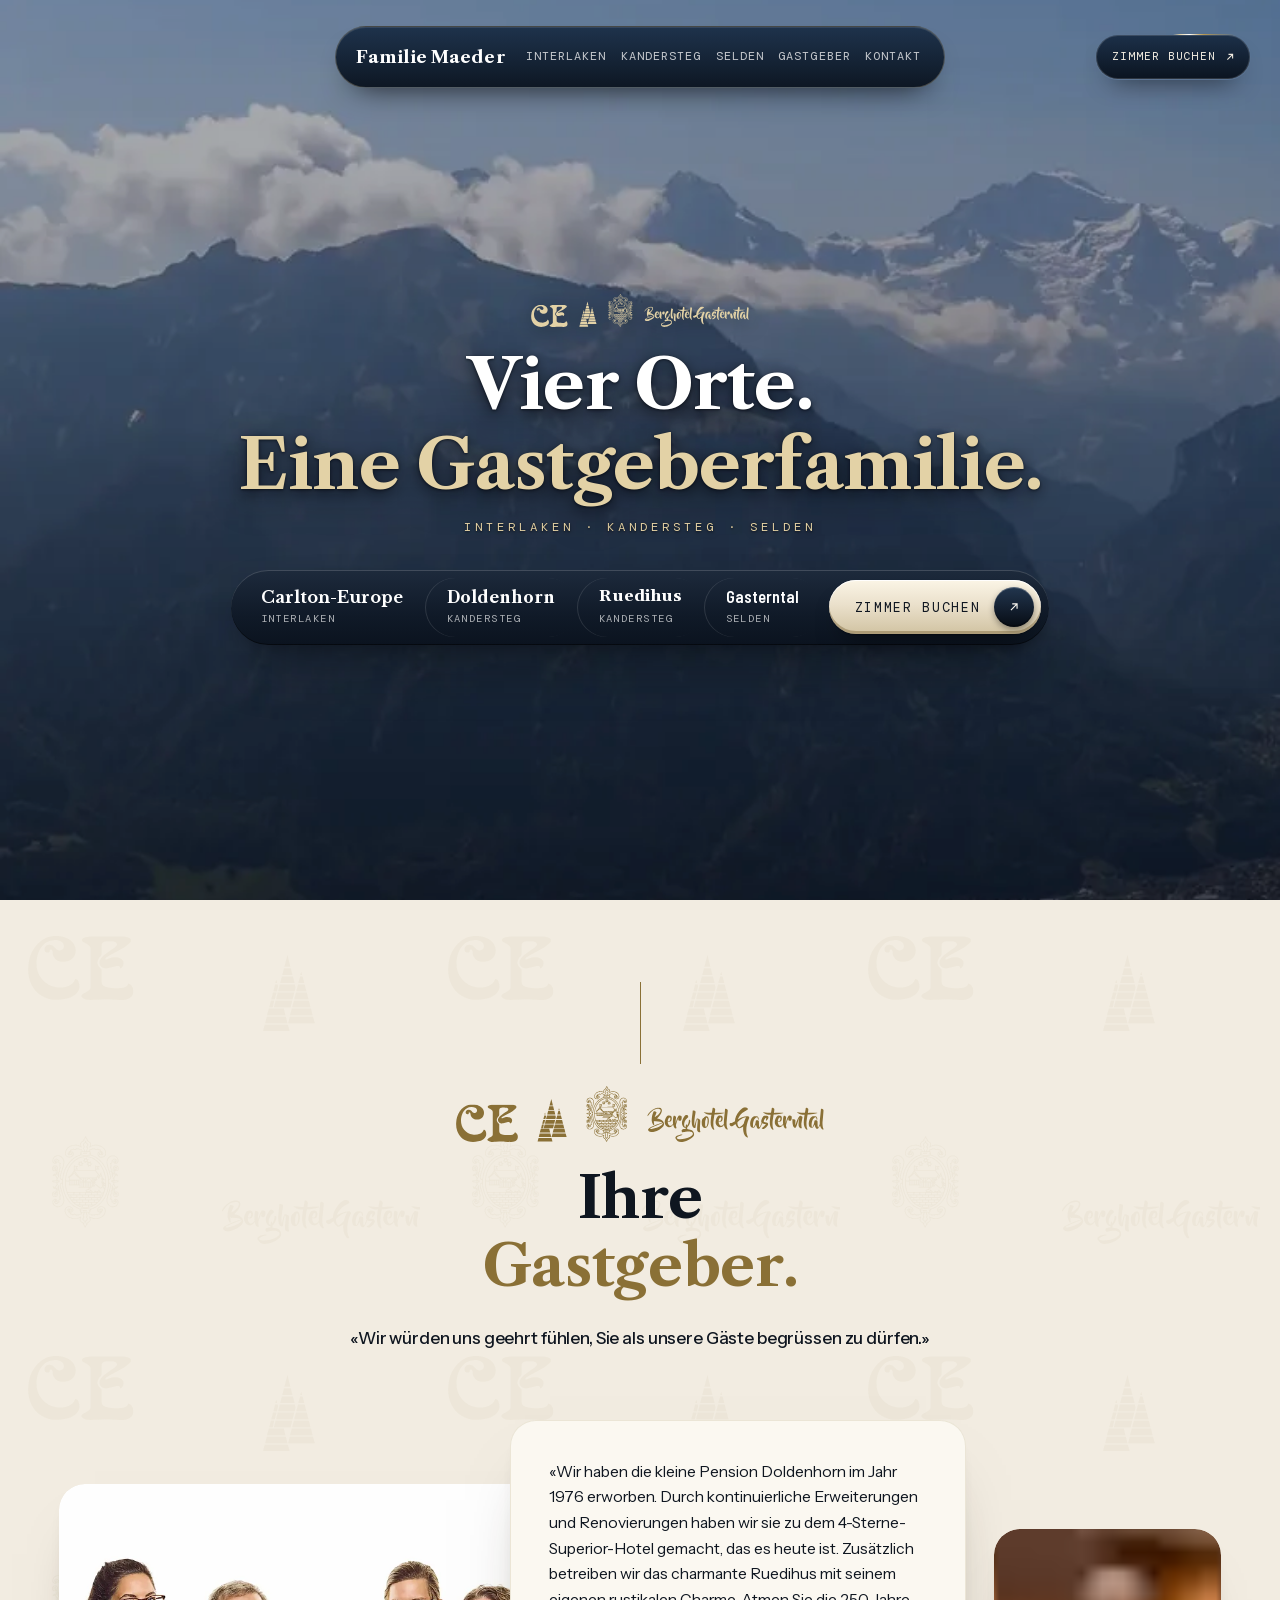
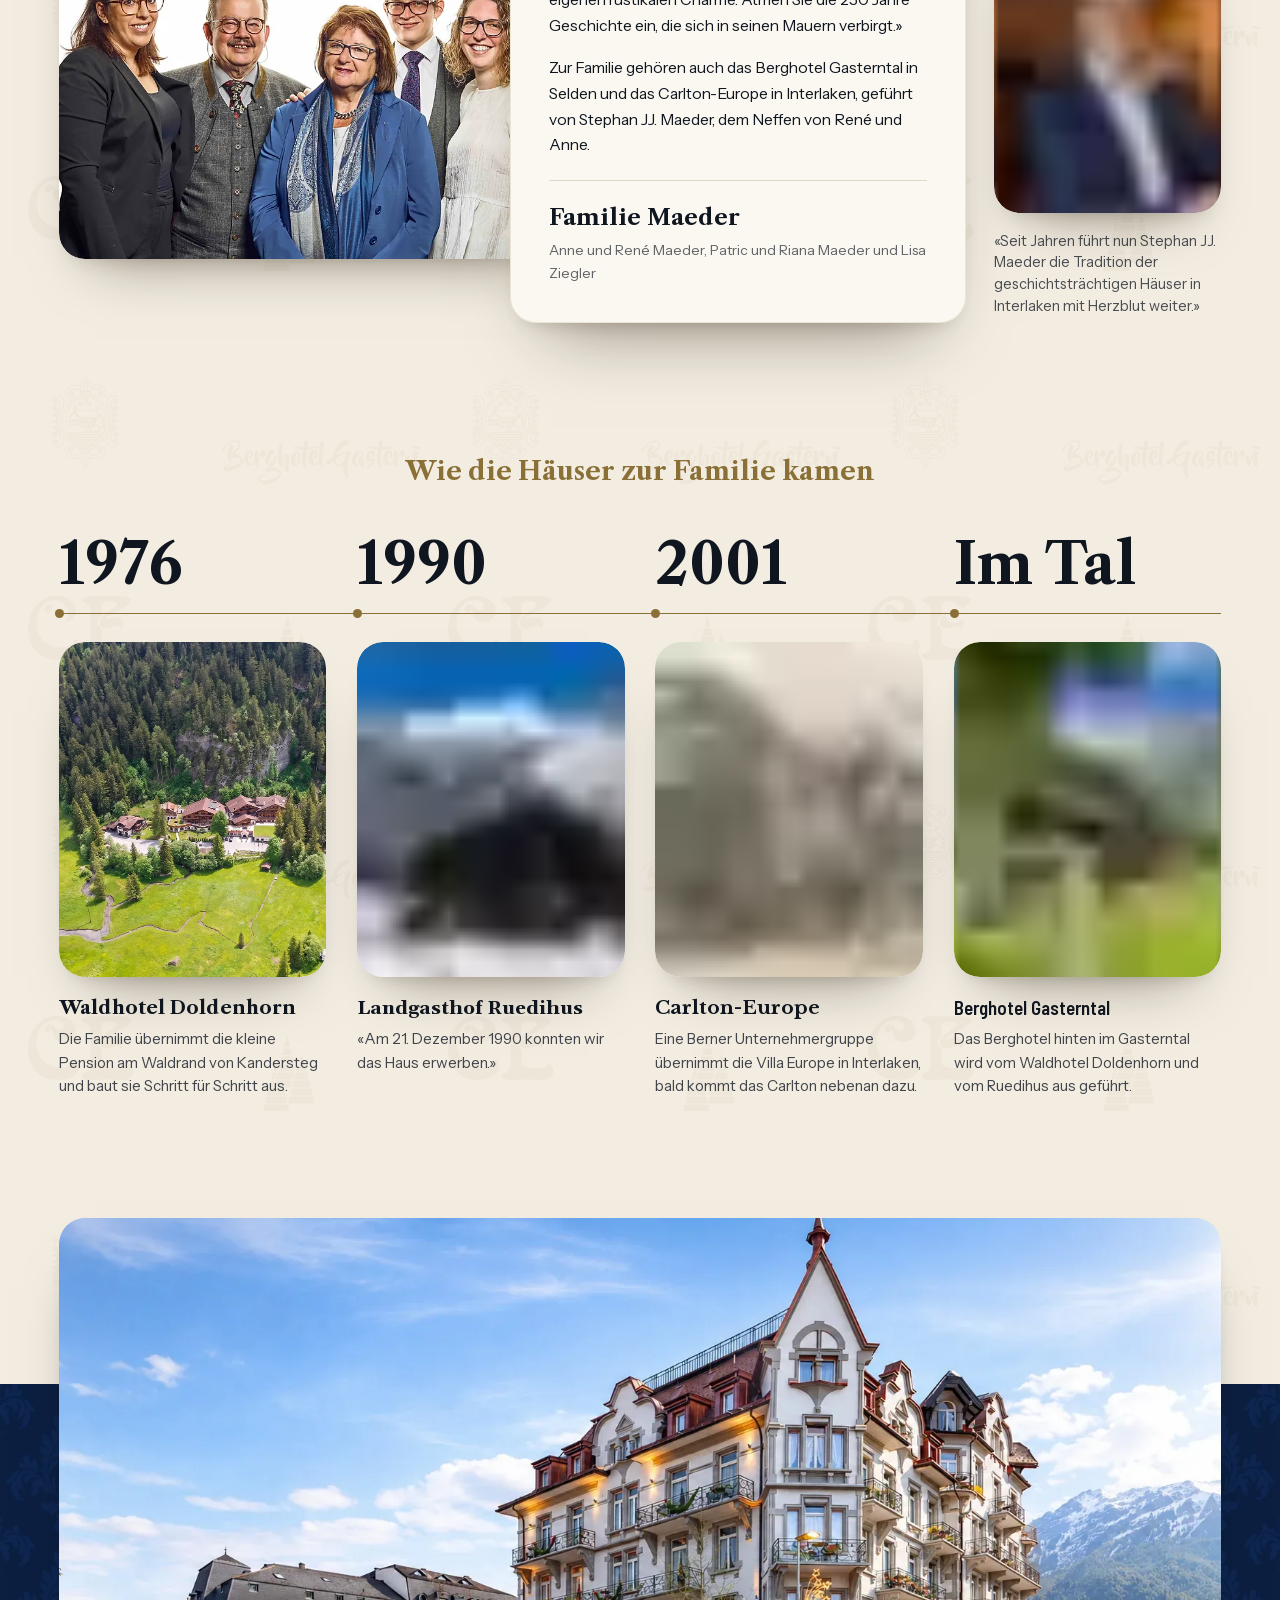
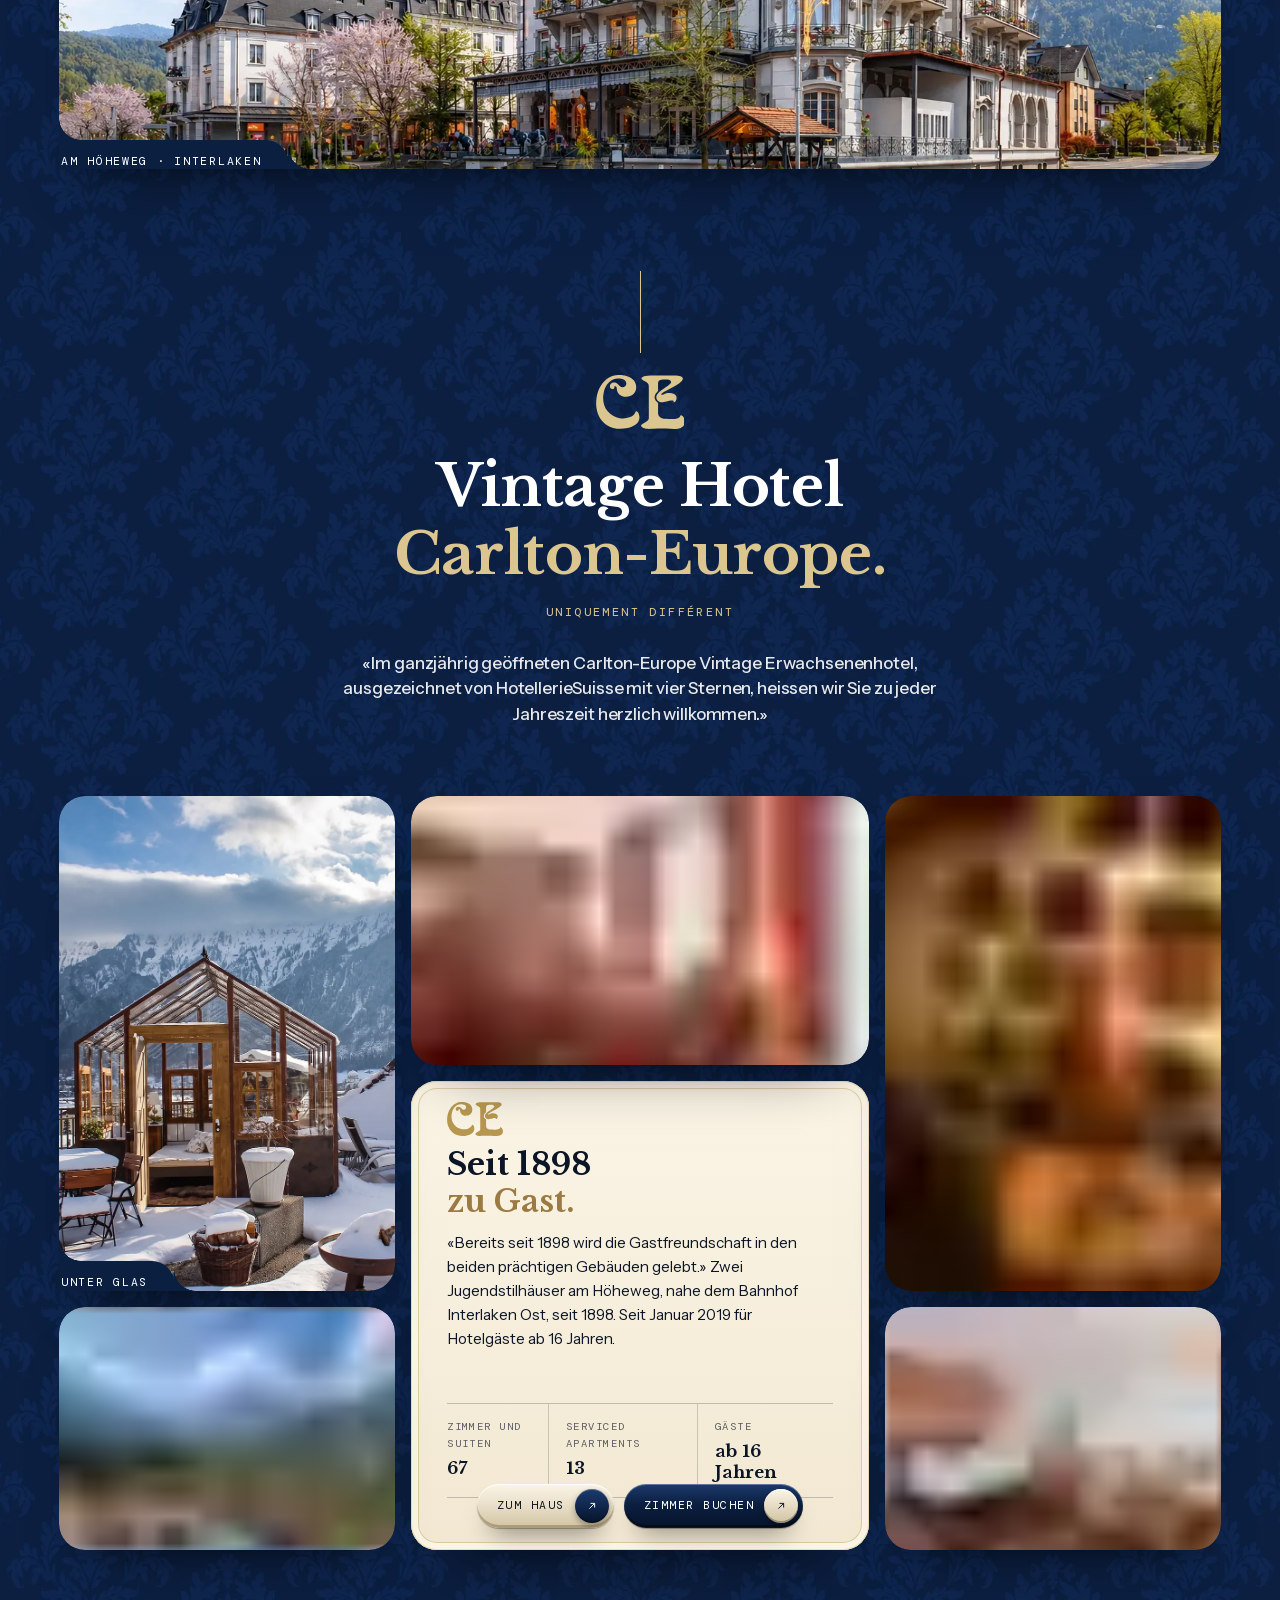
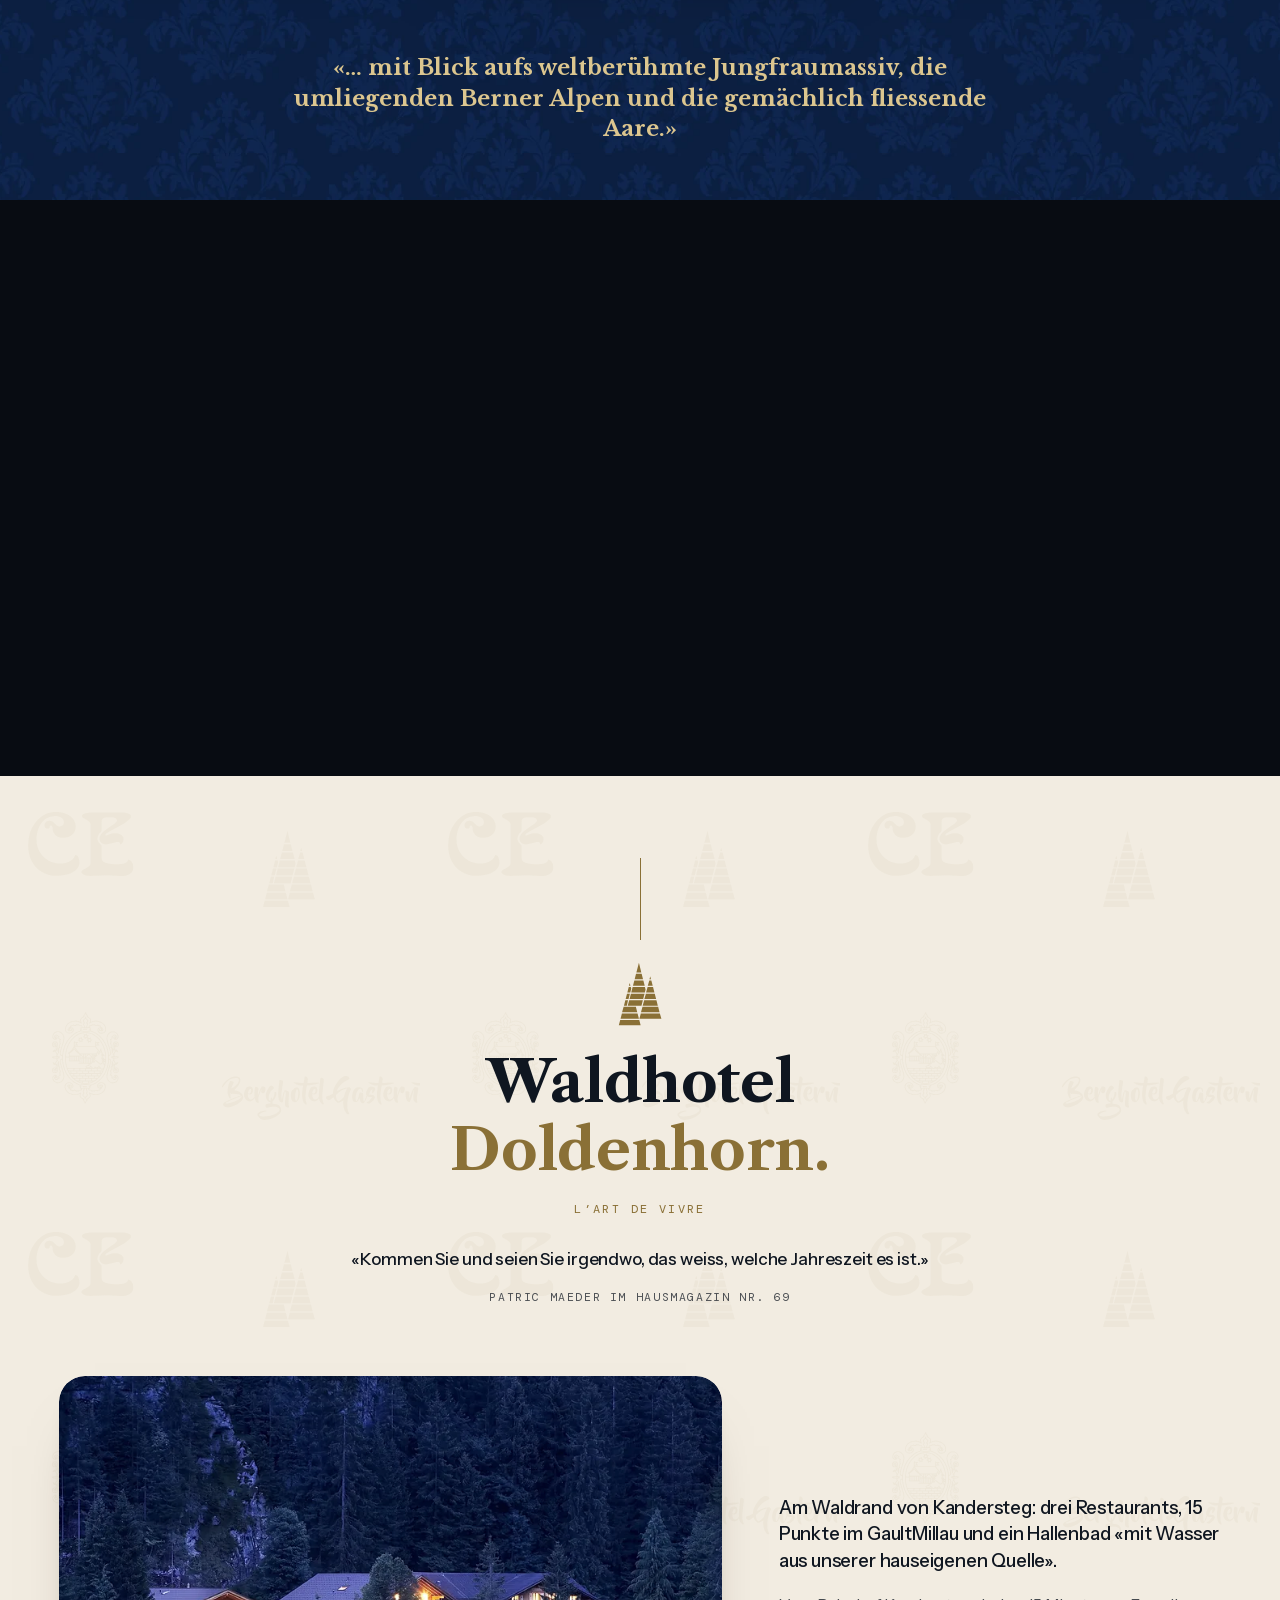
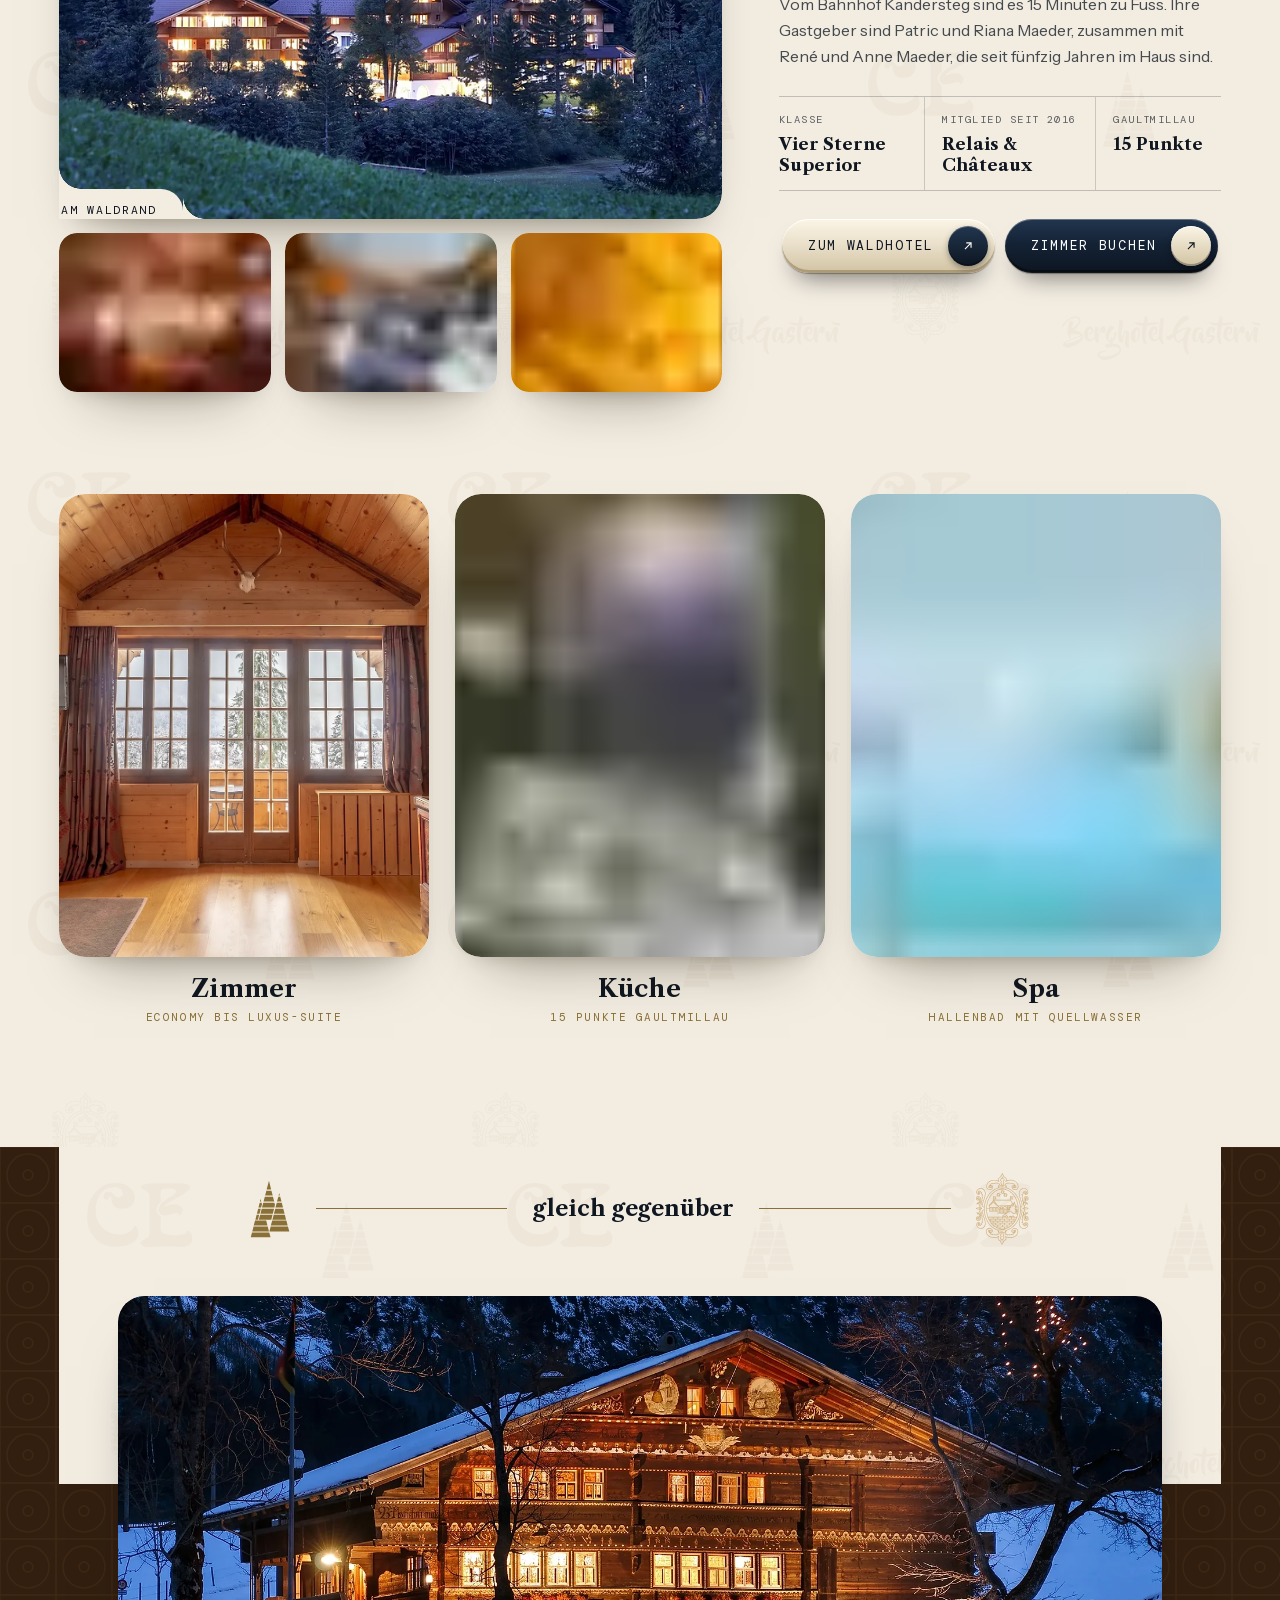
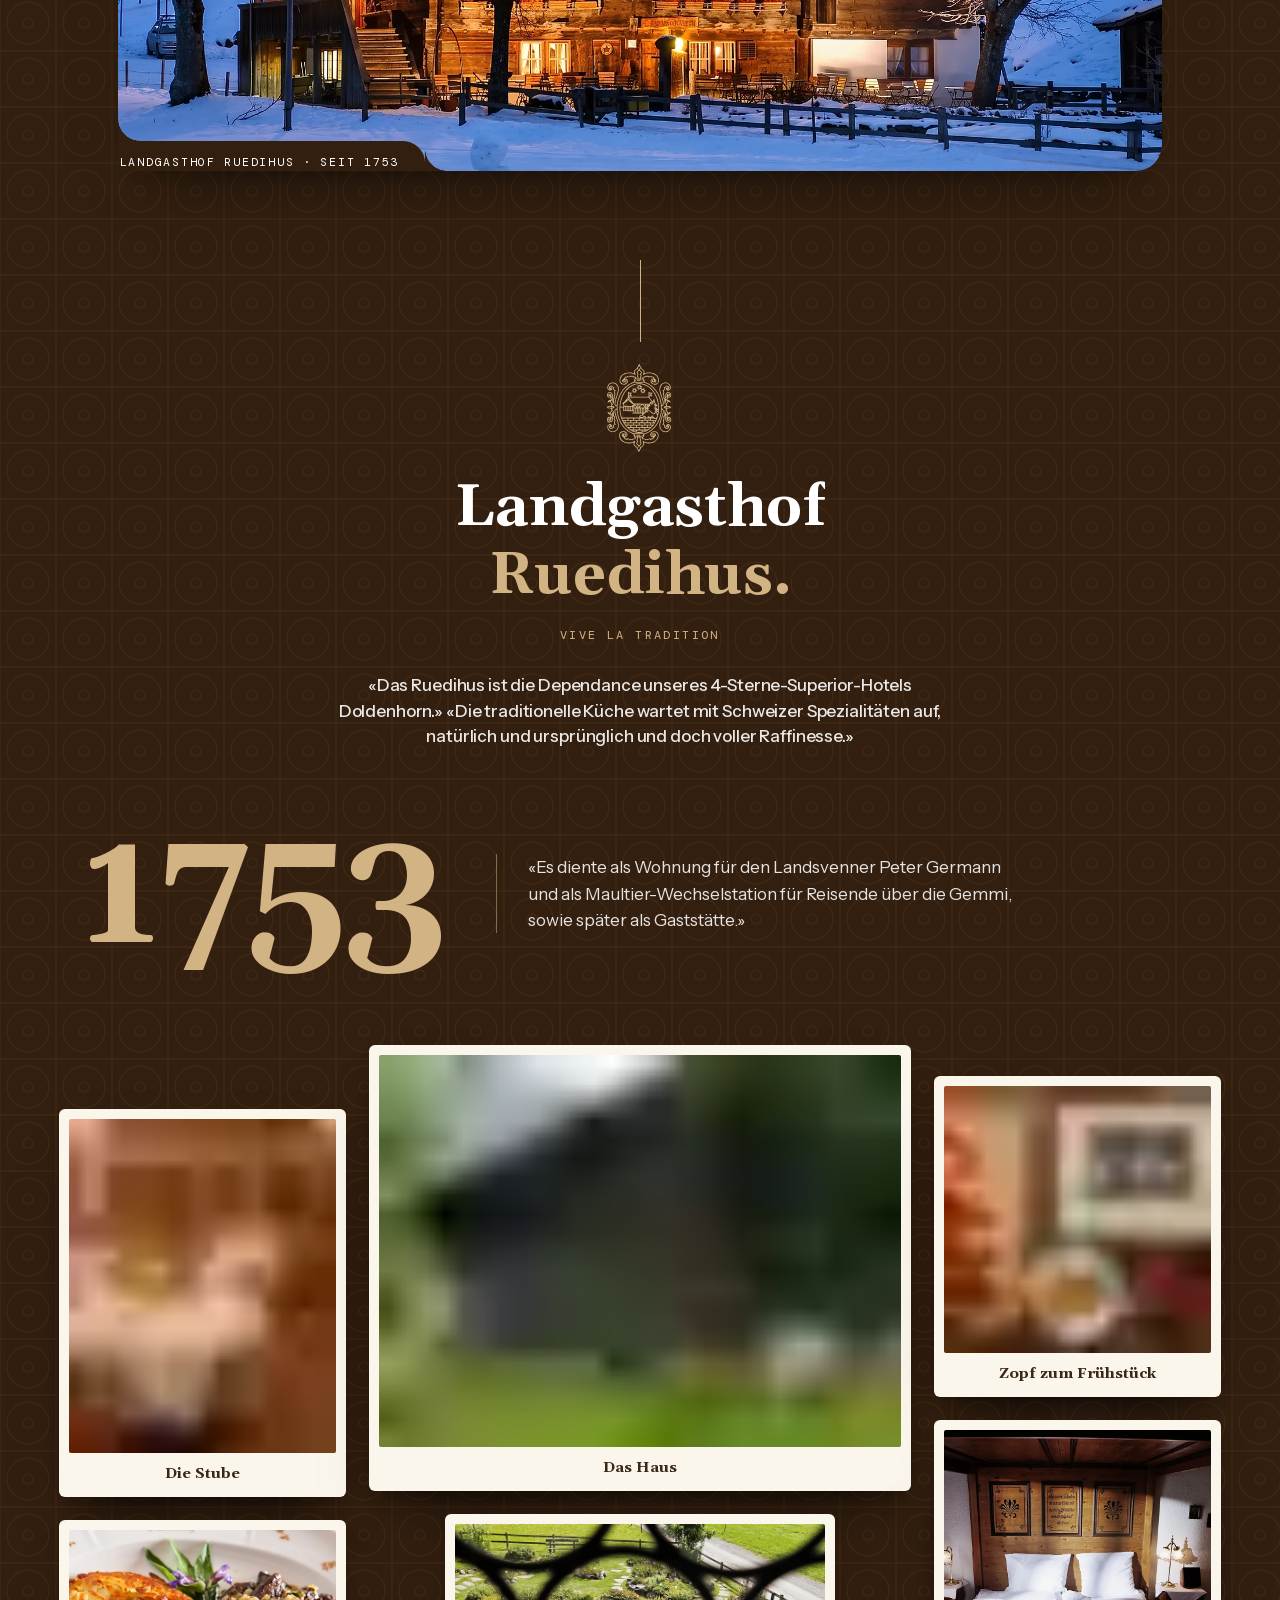
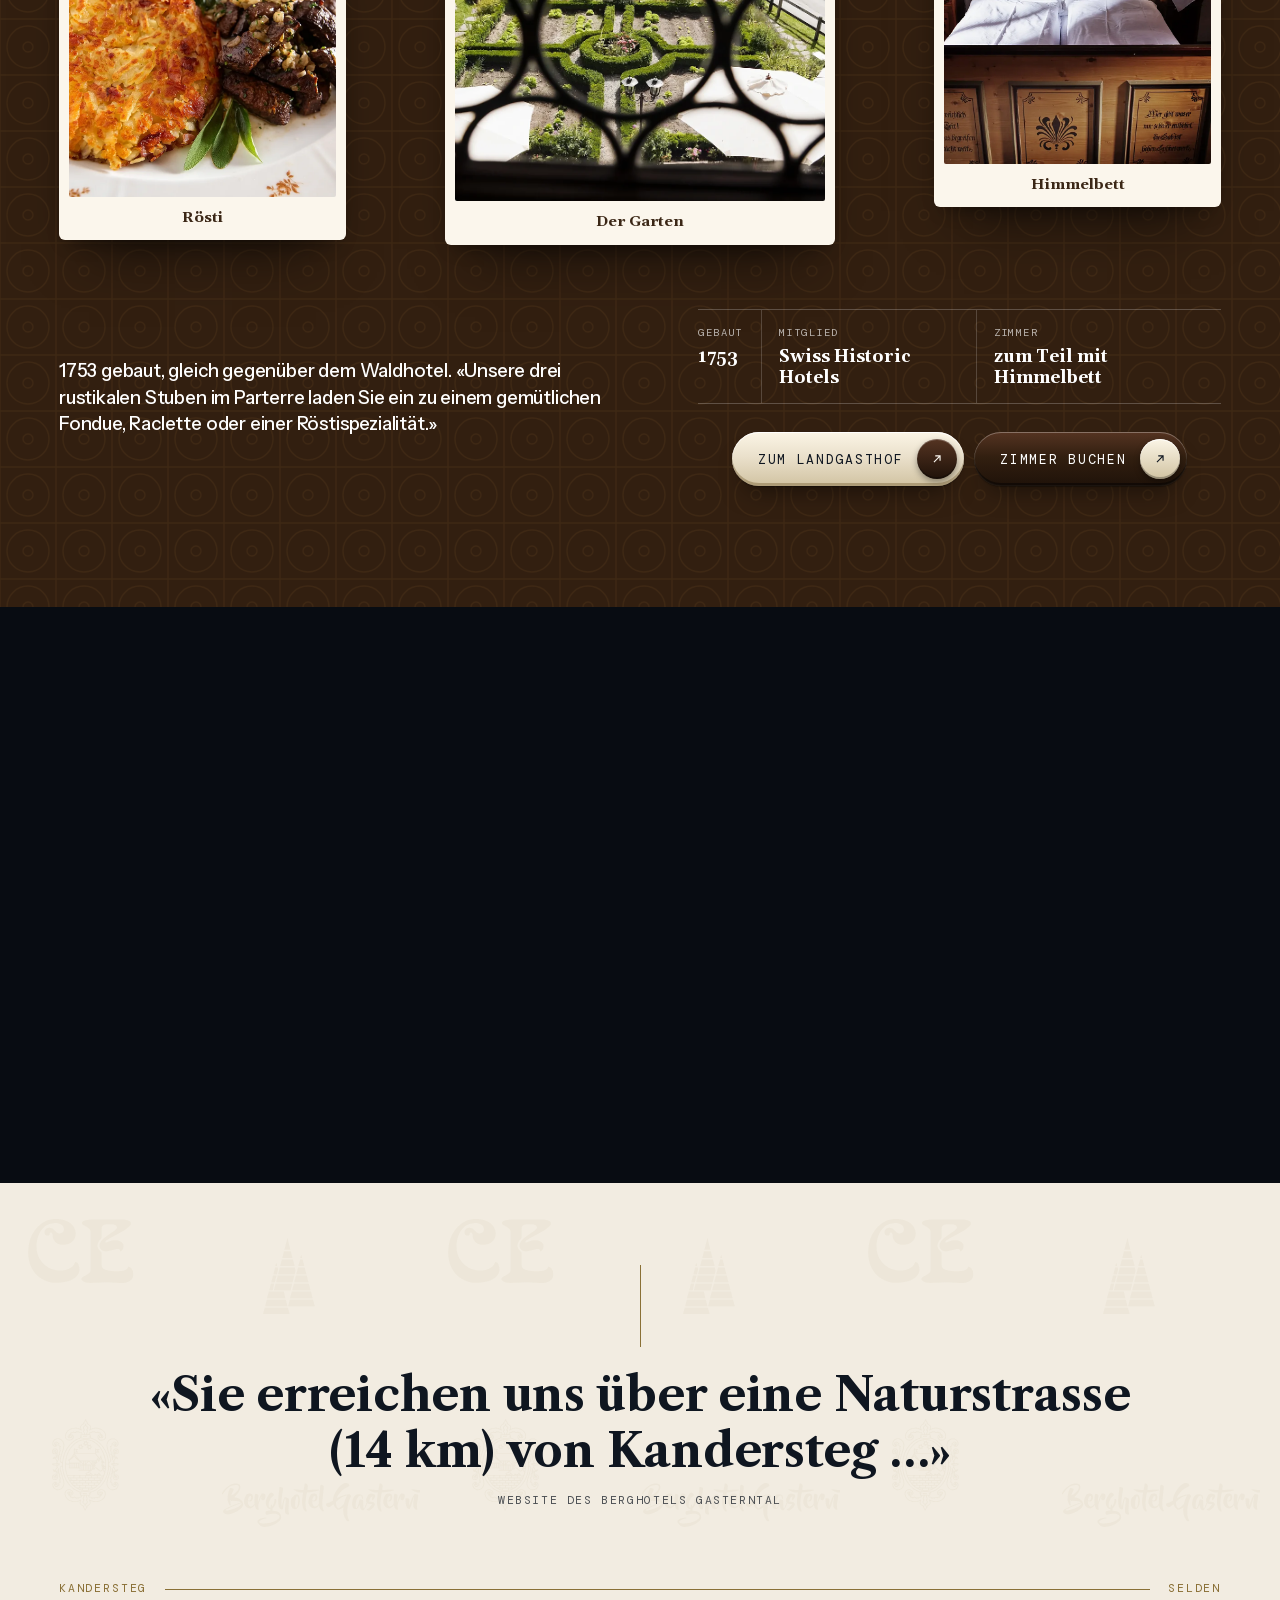
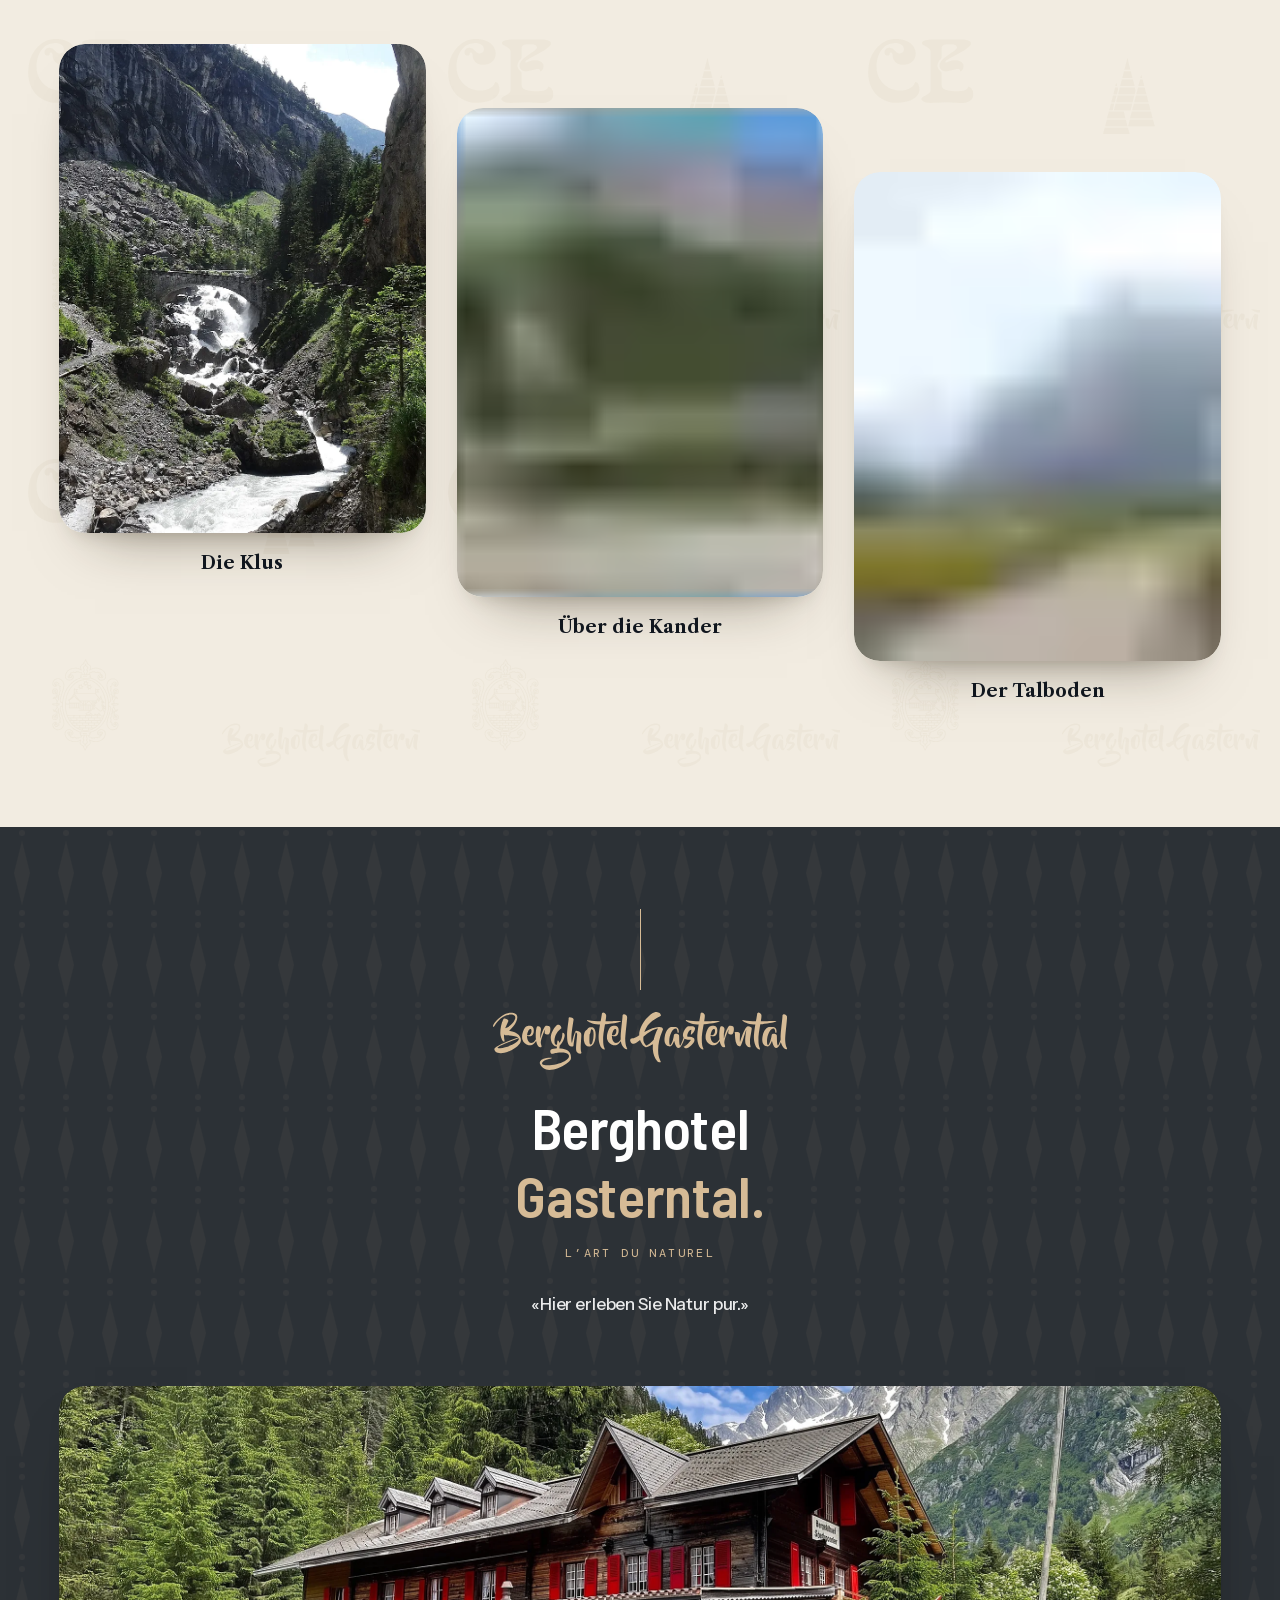
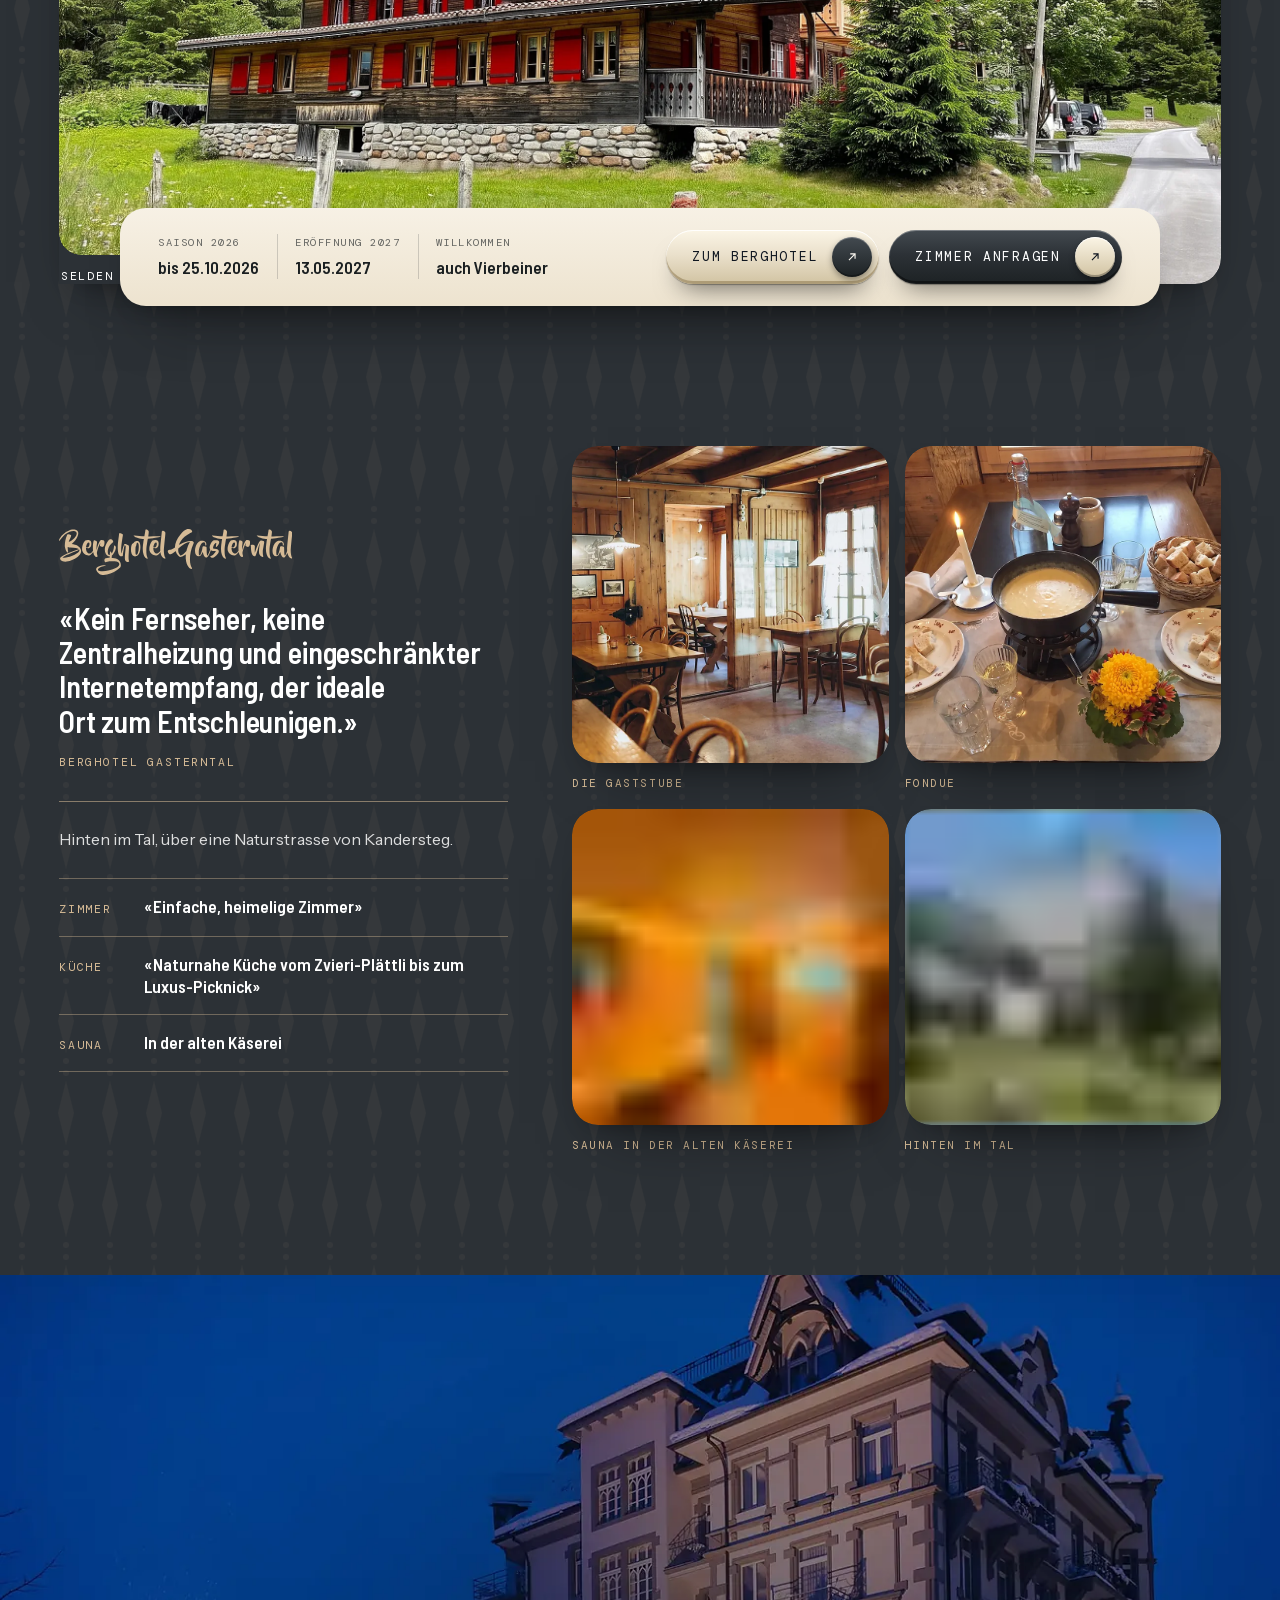
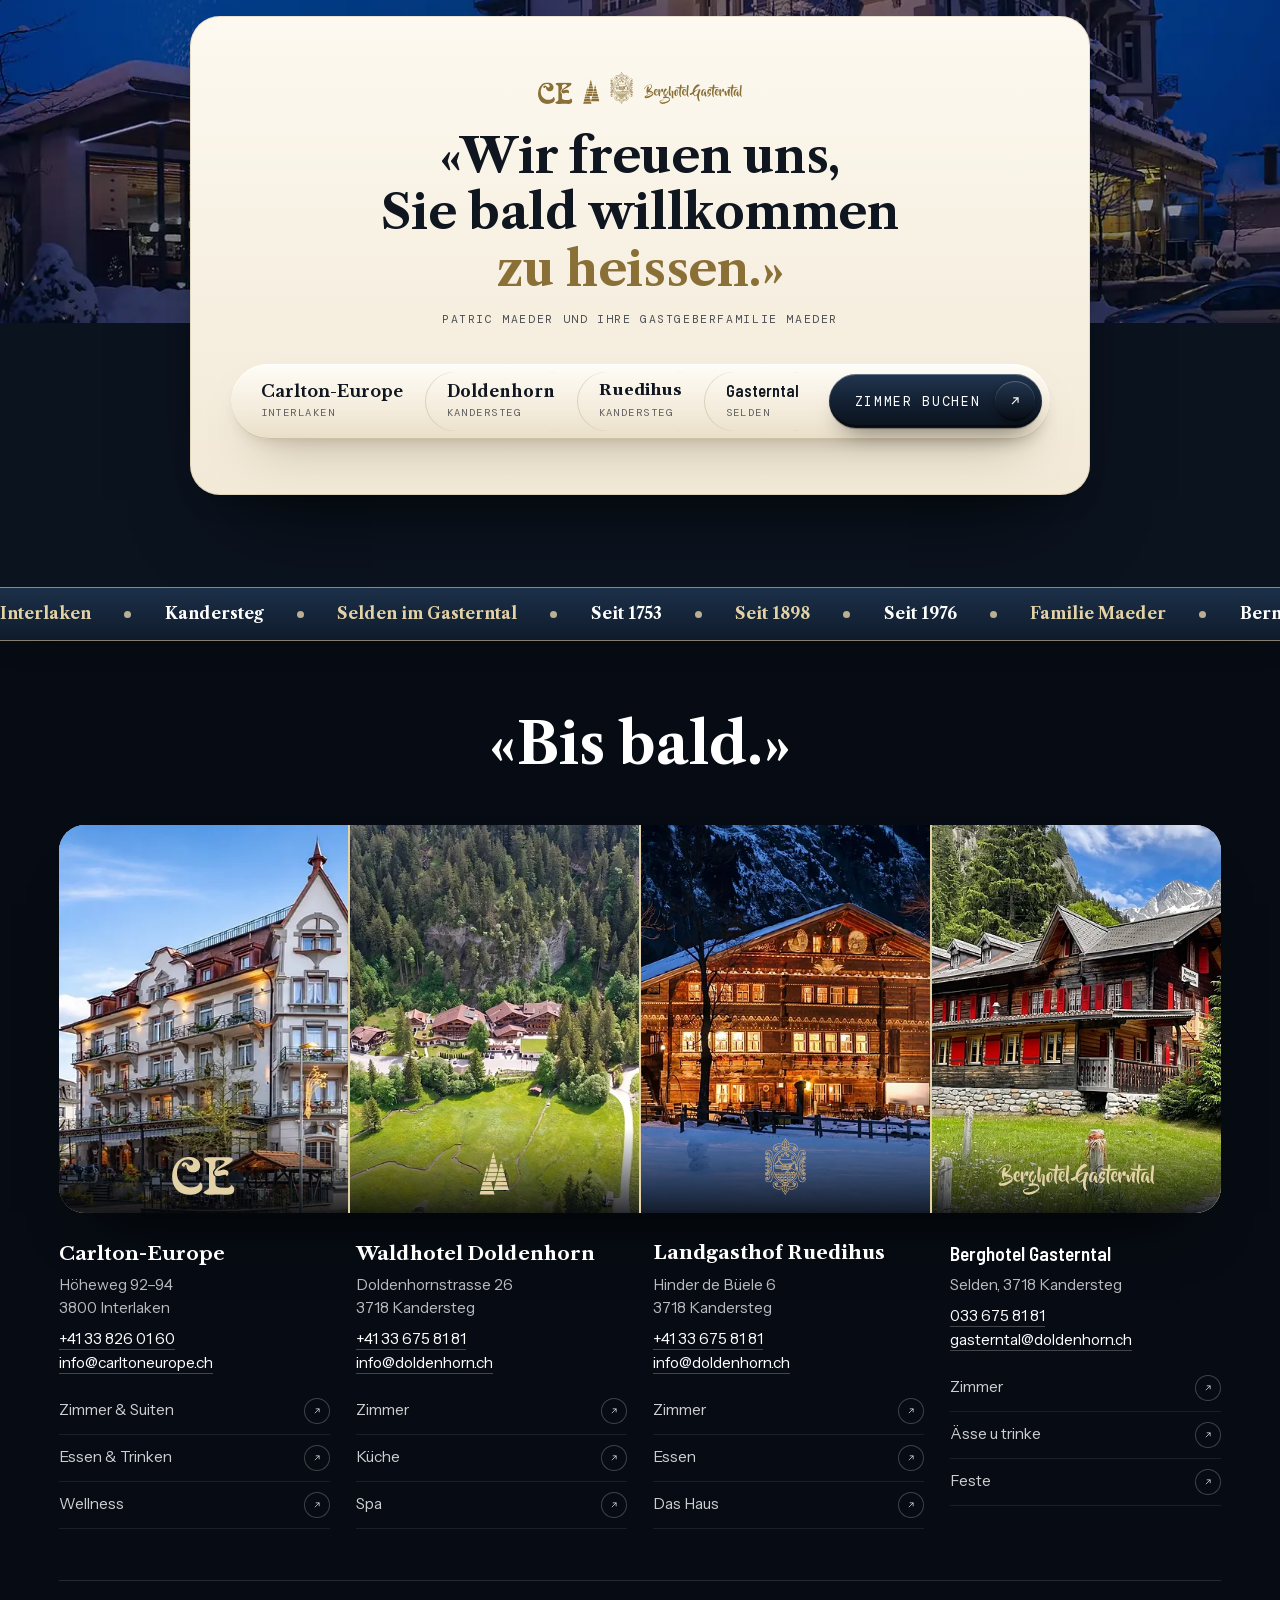
==== entwurf/index.html @ d7616cf2 "Familie Maeder · Startseite: Umzug von Vercel auf GitHub Pages Co-Authored-By: Claude Opus 5.5 <nore" ====
<!doctype html>
<html lang="de-CH">
<head><!--demo-weiche--><script src="/_demo/karte.js"></script><script src="/_demo/shim.js"></script>
<meta charset="utf-8">
<meta name="viewport" content="width=device-width, initial-scale=1, viewport-fit=cover">
<title>Familie Maeder · Carlton-Europe, Waldhotel Doldenhorn, Landgasthof Ruedihus, Berghotel Gasterntal</title>
<meta name="description" content="Vier Häuser der Familie Maeder im Berner Oberland: das Carlton-Europe in Interlaken, das Waldhotel Doldenhorn und der Landgasthof Ruedihus in Kandersteg, das Berghotel Gasterntal in Selden.">
<meta name="robots" content="noindex, nofollow">
<meta name="theme-color" content="#0b131f">
<link rel="icon" href="data:,">
<link rel="preload" href="/assets/fonts/librecaslon-700.woff2" as="font" type="font/woff2" crossorigin><link rel="preload" href="/assets/fonts/InstrumentSans-normal-400_600.woff2" as="font" type="font/woff2" crossorigin><link rel="preload" href="/assets/fonts/DMMono-normal-400.woff2" as="font" type="font/woff2" crossorigin>
<link rel="preload" as="image" href="/assets/img/rb-auf-l.webp?v=44" imagesrcset="/assets/img/rb-auf-s.webp?v=44 1400w, /assets/img/rb-auf-l.webp?v=44 2560w" imagesizes="100vw" media="(min-width:701px)">
<link rel="preload" as="image" href="/assets/img/rb-auf-h.webp?v=44" media="(max-width:700px)">
<link rel="stylesheet" href="/assets/css/main.css?v=44">
<link rel="stylesheet" href="/assets/css/tapeten.css?v=44">
<link rel="stylesheet" href="/assets/css/reise.css?v=44">
<link rel="stylesheet" href="/assets/css/reise-tapete.css?v=44">
<script>document.documentElement.classList.add('kein-vorhang','js');try{if(matchMedia('(prefers-reduced-motion: reduce)').matches||/[?&]nomotion/.test(location.search))document.documentElement.classList.add('ruhig')}catch(e){}</script>
</head>
<body>
<a class="sr" href="#interlaken" data-e="e2b85f019f" data-en="0">Zum Inhalt</a>
<header class="nav">
  <div class="nav__insel">
    <a class="nav__logo" href="#oben" aria-label="Familie Maeder, nach oben"><b data-e="c4d60bfafa" data-en="0">Familie Maeder</b></a>
    <nav class="nav__links" aria-label="Die vier Häuser"><a href="#interlaken"><span class="rl" data-rl data-e="79dd56d026" data-en="0">Interlaken</span></a><a href="#kandersteg"><span class="rl" data-rl data-e="476d318ef8" data-en="0">Kandersteg</span></a><a href="#selden"><span class="rl" data-rl data-e="f3cd136638" data-en="0">Selden</span></a><a href="#familie"><span class="rl" data-rl data-e="b683a7ad82" data-en="0">Gastgeber</span></a><a href="#kontakt"><span class="rl" data-rl data-e="a92b9bcb16" data-en="0">Kontakt</span></a></nav>
    <button class="burger" type="button" aria-label="Menü" aria-expanded="false"><span></span><span></span></button>
  </div>
</header>
<button class="eckknopf glanz glanz--laeuft" type="button" data-buchen=""><span data-e="f1bf770f0d" data-en="0" data-lauf>Zimmer buchen</span><svg viewBox="0 0 16 16" aria-hidden="true"><path d="M4.5 11.5 11.5 4.5M6 4.5h5.5V10"/></svg></button>
<div class="menue" aria-label="Menü">
  <nav class="menue__links"><a href="#carlton" class="h-carlton" style="--i:0"><span data-e="9df052faa3" data-en="0">Carlton-Europe</span><small data-e="79dd56d026" data-en="1">Interlaken</small></a><a href="#doldenhorn" class="h-doldenhorn" style="--i:1"><span data-e="fd8554d30b" data-en="0">Waldhotel Doldenhorn</span><small data-e="476d318ef8" data-en="1">Kandersteg</small></a><a href="#ruedihus" class="h-ruedihus" style="--i:2"><span data-e="f3c76fad77" data-en="0">Landgasthof Ruedihus</span><small data-e="476d318ef8" data-en="2">Kandersteg</small></a><a href="#gasterntal" class="h-gasterntal" style="--i:3"><span data-e="35425adde9" data-en="0">Berghotel Gasterntal</span><small data-e="f3cd136638" data-en="1">Selden</small></a></nav>
  <div class="menue__fuss"><button class="kn " type="button" data-buchen=""><span data-e="f1bf770f0d" data-en="1" data-lauf>Zimmer buchen</span><i><svg viewBox="0 0 16 16" aria-hidden="true"><path d="M4.5 11.5 11.5 4.5M6 4.5h5.5V10"/></svg></i></button><a href="tel:+41336758181" data-e="cd958d3932" data-en="0" data-q="doldenhorn.tel" data-rein>+41 33 675 81 81</a><a href="mailto:info@doldenhorn.ch" data-e="14ad6355d8" data-en="0" data-q="doldenhorn.mail" data-rein>info@doldenhorn.ch</a></div>
</div>

<main>
<section class="rb-auf" id="oben" style="background-image:url([data-uri])">
  <div class="rb-auf__bild"><picture><source media="(max-width:700px)" srcset="/assets/img/rb-auf-h.webp?v=44"><img src="/assets/img/rb-auf-l.webp?v=44" srcset="/assets/img/rb-auf-s.webp?v=44 1400w, /assets/img/rb-auf-l.webp?v=44 2560w" sizes="100vw" width="2560" height="1045" alt="Interlaken zwischen Thunersee und Brienzersee, dahinter die Berge, vom Harder aus gesehen" fetchpriority="high" data-b="rb-auf" data-bn="0"></picture></div>
  <div class="rb-auf__in">
    <img class="rb-auf__z" data-m="t" src="/assets/logo/familie-maeder-gold.svg?v=44" width="400" height="100" alt="Die Zeichen der vier Häuser: Carlton-Europe, Waldhotel Doldenhorn, Landgasthof Ruedihus, Berghotel Gasterntal">
    <h1 class="rb-auf__t" data-m="h"><span class="z"><span data-e="801e8bc0a8" data-en="0" data-q="seite.titel" data-rein>Vier Orte.</span></span><span class="z"><span><em data-e="801e8bc0a8" data-en="1" data-q="seite.titel" data-rein>Eine Gastgeberfamilie.</em></span></span></h1>
    <p class="rb-ort" data-m="t" style="--i:1" data-e="585708425e" data-en="0">Interlaken · Kandersteg · Selden</p>
    <div class="platte platte--auf" data-m="t" style="--i:3"><div class="platte__f"><button class="platte__h h-carlton" type="button" data-buchen="carlton"><b data-e="9df052faa3" data-en="1">Carlton-Europe</b><small data-e="79dd56d026" data-en="2">Interlaken</small></button><button class="platte__h h-doldenhorn" type="button" data-buchen="doldenhorn"><b data-e="c960d31bd4" data-en="0">Doldenhorn</b><small data-e="476d318ef8" data-en="3">Kandersteg</small></button><button class="platte__h h-ruedihus" type="button" data-buchen="ruedihus"><b data-e="39d18aa69d" data-en="0">Ruedihus</b><small data-e="476d318ef8" data-en="4">Kandersteg</small></button><button class="platte__h h-gasterntal" type="button" data-buchen="gasterntal"><b data-e="9fcba604ac" data-en="0">Gasterntal</b><small data-e="f3cd136638" data-en="2">Selden</small></button></div><button class="kn platte__kn" type="button" data-buchen=""><span data-e="f1bf770f0d" data-en="2" data-lauf>Zimmer buchen</span><i><svg viewBox="0 0 16 16" aria-hidden="true"><path d="M4.5 11.5 11.5 4.5M6 4.5h5.5V10"/></svg></i></button></div>
  </div>
</section>
<section class="rb rb-gast" id="familie">
  <div class="in">
    <header class="rb-kopf ">
      <span class="faden" data-m="faden" aria-hidden="true"><i></i></span>
      <span class="rb-kopf__z" data-m="z"><img class="rb-z rb-z--reihe" src="/assets/logo/familie-maeder-taupe.svg?v=44" width="400" height="100" alt=""></span>
      <h2 class="rb-h" data-m="h"><span class="z"><span data-e="e4570aa26d" data-en="0" data-q="familie.titel" data-rein>Ihre</span></span><span class="z"><span><em data-e="e4570aa26d" data-en="1" data-q="familie.titel" data-rein>Gastgeber.</em></span></span></h2>
      
      <p class="rb-satz" data-m="t" data-e="ea0898d17c" data-en="0" data-q="familie.zitat" data-rein>«Wir würden uns geehrt fühlen, Sie als unsere Gäste begrüssen zu dürfen.»</p>
      
    </header>
    <div class="gb">
      <figure class="rk gb__fam" data-m="k" style="--i:0;--y:110px"><span class="rk__b" style="background-image:url([data-uri])"><img src="/assets/img/rb-fam-l.webp?v=44" srcset="/assets/img/rb-fam-s.webp?v=44 820w, /assets/img/rb-fam-l.webp?v=44 1600w" sizes="(max-width:860px) 92vw, 38vw" width="1600" height="1200" alt="Die Gastgeberfamilie Maeder" loading="lazy" decoding="async" data-b="rb-fam" data-bn="0"></span></figure>
      <article class="gb__brief" data-m="k" style="--i:1;--y:150px">
        <div class="lauf"><p data-e="fb02c175d4" data-en="0" data-q="familie.brief" data-rein>«Wir haben die kleine Pension Doldenhorn im Jahr 1976 erworben. Durch kontinuierliche Erweiterungen und Renovierungen haben wir sie zu dem 4-Sterne-Superior-Hotel gemacht, das es heute ist. Zusätzlich betreiben wir das charmante Ruedihus mit seinem eigenen rustikalen Charme. Atmen Sie die 250 Jahre Geschichte ein, die sich in seinen Mauern verbirgt.»</p><p data-e="00bb4cb6bf" data-en="0" data-q="familie.dazu" data-rein>Zur Familie gehören auch das Berghotel Gasterntal in Selden und das Carlton-Europe in Interlaken, geführt von Stephan JJ. Maeder, dem Neffen von René und Anne.</p></div>
        <p class="gb__namen"><b data-e="f533d01c33" data-en="0" data-q="familie.namen" data-rein>Familie Maeder</b><span data-e="c65d1e5352" data-en="0" data-q="familie.personen" data-rein>Anne und René Maeder, Patric und Riana Maeder und Lisa Ziegler</span></p>
      </article>
      <figure class="gb__st"><figure class="rk " data-m="k" style="--i:2;--y:190px"><span class="rk__b" style="background-image:url([data-uri])"><img src="/assets/img/stephan-l.webp?v=44" srcset="/assets/img/stephan-s.webp?v=44 820w, /assets/img/stephan-l.webp?v=44 900w" sizes="(max-width:860px) 60vw, 18vw" width="900" height="1125" alt="Stephan JJ. Maeder im Carlton-Europe" loading="lazy" decoding="async" data-b="stephan" data-bn="0"></span></figure><figcaption data-m="t" style="--i:2" data-e="cd6bb380a0" data-en="0" data-q="strecke.stephan" data-rein>«Seit Jahren führt nun Stephan JJ. Maeder die Tradition der geschichtsträchtigen Häuser in Interlaken mit Herzblut weiter.»</figcaption></figure>
    </div>
    <div class="ch2">
      <p class="ch2__titel" data-m="t" data-e="8e231223b7" data-en="0" data-q="chronik.titel" data-rein>Wie die Häuser zur Familie kamen</p>
      <div class="ch2__r"><span class="ch2__spur" data-m="spur" aria-hidden="true"><i></i></span><div class="ch2__s h-doldenhorn" style="--i:0">
          <span class="ch2__j" data-m="t" style="--i:0"><span data-zahl="1976" data-e="e4d3d3f0fc" data-en="0">1976</span></span>
          <span class="ch2__p" aria-hidden="true"></span>
          <figure class="rk ch2__b" data-m="k" style="--i:0;--y:60px"><span class="rk__b" style="background-image:url([data-uri])"><img src="/assets/img/rb-ch-do-l.webp?v=44" srcset="/assets/img/rb-ch-do-s.webp?v=44 820w, /assets/img/rb-ch-do-l.webp?v=44 900w" sizes="(max-width:860px) 44vw, 21vw" width="900" height="1125" alt="Das Waldhotel Doldenhorn am Waldrand, aus der Luft gesehen" loading="lazy" decoding="async" data-b="rb-ch-do" data-bn="0"></span></figure>
          <b data-m="t" style="--i:0" data-e="fd8554d30b" data-en="1">Waldhotel Doldenhorn</b><p data-m="t" style="--i:0" data-e="70155e1106" data-en="0" data-q="chronik.doldenhorn" data-rein>Die Familie übernimmt die kleine Pension am Waldrand von Kandersteg und baut sie Schritt für Schritt aus.</p>
        </div><div class="ch2__s h-ruedihus" style="--i:1">
          <span class="ch2__j" data-m="t" style="--i:1"><span data-zahl="1990" data-e="bb3acf149d" data-en="0">1990</span></span>
          <span class="ch2__p" aria-hidden="true"></span>
          <figure class="rk ch2__b" data-m="k" style="--i:1;--y:86px"><span class="rk__b" style="background-image:url([data-uri])"><img src="/assets/img/rb-ch-ru-l.webp?v=44" srcset="/assets/img/rb-ch-ru-s.webp?v=44 820w, /assets/img/rb-ch-ru-l.webp?v=44 900w" sizes="(max-width:860px) 44vw, 21vw" width="900" height="1125" alt="Der Landgasthof Ruedihus im Schnee, dahinter die Berge" loading="lazy" decoding="async" data-b="rb-ch-ru" data-bn="0"></span></figure>
          <b data-m="t" style="--i:1" data-e="f3c76fad77" data-en="1">Landgasthof Ruedihus</b><p data-m="t" style="--i:1" data-e="e193e464d6" data-en="0" data-q="chronik.ruedihus" data-rein>«Am 21. Dezember 1990 konnten wir das Haus erwerben.»</p>
        </div><div class="ch2__s h-carlton" style="--i:2">
          <span class="ch2__j" data-m="t" style="--i:2"><span data-zahl="2001" data-e="9195f873d1" data-en="0">2001</span></span>
          <span class="ch2__p" aria-hidden="true"></span>
          <figure class="rk ch2__b" data-m="k" style="--i:2;--y:112px"><span class="rk__b" style="background-image:url([data-uri])"><img src="/assets/img/rb-ch-ce-l.webp?v=44" srcset="/assets/img/rb-ch-ce-s.webp?v=44 820w, /assets/img/rb-ch-ce-l.webp?v=44 900w" sizes="(max-width:860px) 44vw, 21vw" width="900" height="1125" alt="Alte Postkarte: das Hotel am Höheweg vor dem Jungfraumassiv" loading="lazy" decoding="async" data-b="rb-ch-ce" data-bn="0"></span></figure>
          <b data-m="t" style="--i:2" data-e="9df052faa3" data-en="2">Carlton-Europe</b><p data-m="t" style="--i:2" data-e="3fe1b98a69" data-en="0" data-q="chronik.carlton" data-rein>Eine Berner Unternehmergruppe übernimmt die Villa Europe in Interlaken, bald kommt das Carlton nebenan dazu.</p>
        </div><div class="ch2__s h-gasterntal" style="--i:3">
          <span class="ch2__j" data-m="t" style="--i:3" data-e="cebf1386c6" data-en="0">Im Tal</span>
          <span class="ch2__p" aria-hidden="true"></span>
          <figure class="rk ch2__b" data-m="k" style="--i:3;--y:138px"><span class="rk__b" style="background-image:url([data-uri])"><img src="/assets/img/rb-ch-ga-l.webp?v=44" srcset="/assets/img/rb-ch-ga-s.webp?v=44 820w, /assets/img/rb-ch-ga-l.webp?v=44 864w" sizes="(max-width:860px) 44vw, 21vw" width="864" height="1080" alt="Das alte Holzhaus des Berghotels Gasterntal auf der Wiese, dahinter die Felsen" loading="lazy" decoding="async" data-b="rb-ch-ga" data-bn="0"></span></figure>
          <b data-m="t" style="--i:3" data-e="35425adde9" data-en="1">Berghotel Gasterntal</b><p data-m="t" style="--i:3" data-e="26bd72cf44" data-en="0" data-q="chronik.gasterntal" data-rein>Das Berghotel hinten im Gasterntal wird vom Waldhotel Doldenhorn und vom Ruedihus aus geführt.</p>
        </div></div>
    </div>
  </div>
</section>
<section class="rb rb-ce h-carlton haus--carlton" id="interlaken">
  <div class="in">
    <figure class="rk rb-ce__haus" data-m="k" style="--i:0;--y:120px"><span class="rk__b" style="background-image:url([data-uri])"><img src="/assets/img/rb-ce-haus-l.webp?v=44" srcset="/assets/img/rb-ce-haus-s.webp?v=44 820w, /assets/img/rb-ce-haus-l.webp?v=44 1821w" sizes="(max-width:860px) 100vw, 92vw" width="1821" height="864" alt="Das Carlton-Europe am Höheweg in Interlaken: zwei Jugendstilhäuser, davor blühende Bäume" data-b="rb-ce-haus" data-bn="0"></span><span class="rk__kerbe"><span data-e="06c0baef03" data-en="0">Am Höheweg · Interlaken</span></span></figure>
    <span class="anker" id="carlton"></span>
    <header class="rb-kopf ">
      <span class="faden" data-m="faden" aria-hidden="true"><i></i></span>
      <span class="rb-kopf__z" data-m="z"><svg class="rb-z rb-z--carlton" viewBox="87 0 112 68" fill="currentColor" aria-hidden="true"><path  d="M170.5,0.6c5.6,0,11.1,0,16.7,0c2.1,0,4.2,0.2,6.2,0.9c3.3,1.1,3.9,3.4,1.6,6c-1.8,2-4.1,3.5-6.4,5
		c-4.1,2.5-8.4,4.7-12.6,7c-1.7,0.9-3.4,1.8-5,2.9c-0.5,0.4-1.1,0.7-1.5,1.2c-0.3,0.2-0.5,0.6-0.3,1c0.2,0.3,0.6,0.5,0.9,0.4
		c0.6-0.2,1.2-0.3,1.8-0.6c1.8-0.7,3.5-1.4,5.4-1.7c2.8-0.4,5.5-0.1,8.1,1.3c1.7,1,3,2.4,3.1,4.5c0.1,1.6-0.2,3.1-1.3,4.4
		c-0.5,0.6-1.2,1.1-2,1.3c-0.3,0.1-0.6,0.2-0.5-0.4c0.1-1.2-0.3-1.7-1.6-1.8c-1.3-0.1-2.6,0.1-3.8,0.4c-2.3,0.6-4.7,1.3-7,1.7
		c-1.6,0.3-3.2,0.4-4.8-0.1c-3.9-1.3-6-5.7-3.5-9.4c1.4-2.2,3.3-3.8,5.4-5.4c2.6-2.1,5.5-3.8,8.2-5.8c1.3-0.9,2.6-1.8,3.5-3.1
		c0.9-1.2,0.6-2.6-0.6-3.5c-0.5-0.3-1.1-0.5-1.7-0.7c-1-0.3-2.1-0.3-3.1-0.4c-2.2-0.2-4.4-0.1-6.6,0.2c-2.6,0.4-3.8,1.8-3.9,4.5
		c0,2.8-0.1,5.6,0,8.4c0,1.1-0.3,1.8-1.1,2.6c-1.9,1.8-3.2,3.9-3.3,6.6c-0.1,1.6,0.4,2.9,1.3,4.2c0.7,1,1.5,1.8,2.4,2.5
		c0.5,0.4,0.7,0.8,0.7,1.4c0,4,0,7.9,0,11.9c0,3,1.2,4.8,4,6c2,0.8,4.1,1.1,6.3,1.2c2.7,0.2,5.3,0.3,8,0.2c1.9-0.1,3.9-0.1,5.7-0.7
		c2-0.6,3.5-1.6,4.2-3.7c0.2-0.6,0.5-0.5,1-0.3c1.8,0.9,3,2.3,3.8,4.1c0.8,2,1,4.1,0.4,6.3c-0.7,2.7-2.4,4.4-4.9,5.5
		c-2.6,1.1-5.3,1.4-8,1.3c-3.4-0.1-6.8-0.3-10.3-0.5c-5.5-0.3-11,0.1-16.4,0.3c-2.6,0.1-5.2,0.3-7.8,0.1c-2.1-0.2-4.2-0.8-6-2
		c-1.9-1.2-2-2.4-0.2-3.9c0.9-0.8,2-1.3,3.1-1.9c1.3-0.8,2.6-1.5,3.8-2.4c1.1-0.9,1.6-1.9,1.6-3.3c0-13.1,0-26.1,0-39.2
		c0-0.3,0-0.6,0-1c0-2-0.8-3.5-2.5-4.6c-1.2-0.7-2.4-1.5-3.6-2.2c-0.8-0.5-1.5-0.9-2.2-1.5c-1.2-0.9-1.2-2.1,0-3.1
		c0.7-0.6,1.5-0.9,2.4-1.2c2.7-0.8,5.6-1,8.4-1C160.5,0.5,165.5,0.5,170.5,0.6L170.5,0.6z"/><path  d="M96,28.3c-0.1,6.8,1.7,12.5,5.7,17.3c4,4.8,9.1,7.8,15.2,8.8c4.5,0.7,8.9,0.3,13.2-1.4
		c3.2-1.3,5.7-3.4,6.8-6.8c0.2-0.7,0.6-0.7,1.1-0.5c1.3,0.5,2.2,1.5,2.7,2.8c2,5.1,1.1,10.5-4.1,14.3c-2.9,2.1-6.2,3.3-9.6,4
		c-6.2,1.3-12.3,1.5-18.4-0.2c-9.7-2.8-16-9.1-19.4-18.5c-1.9-5.3-2.3-10.8-1.8-16.4c0.4-5.2,1.6-10.2,3.9-14.9
		c3.1-6.4,7.7-11.4,14.2-14.5c4.7-2.3,9.7-2.7,14.9-2.1c3.4,0.4,6.7,1.3,9.7,3c3.5,2,6.1,4.7,7.1,8.8c0.8,3.4,0.6,6.7-1.3,9.8
		c-2,3.3-5,4.8-8.6,5.4c-2.4,0.4-4.7,0.3-7-0.4c-4.4-1.4-7.1-5.5-7.1-9.4c0-0.6-0.1-1.1-0.3-1.7c-0.2-0.5-0.4-0.9-0.9-1.1
		c-0.5-0.3-1.1-0.4-1.6-0.1c-0.5,0.3-0.5,0.8-0.4,1.3c0.1,1.1,0,1.4-1.1,1.7c-1.6,0.4-3.1-0.1-3.8-1.1c-0.9-1.3-0.8-3.5,0.1-4.8
		c1.1-1.5,2.6-2.2,4.4-2.2c2-0.1,3.7,0.7,5.1,2.1c0.8,0.8,1.5,1.6,2.2,2.4c1.1,1.1,2.5,1.7,4.2,1.5c2.1-0.2,3.8-1.9,4-4
		c0.2-2.6-1-4.5-3.3-5.7c-2.3-1.2-4.7-1.4-7.2-1.3c-5.9,0.2-10.3,3-13.7,7.7c-2.5,3.6-3.8,7.6-4.5,11.9C96.1,25.6,96,27.2,96,28.3"
		/></svg></span>
      <h2 class="rb-h" data-m="h"><span class="z"><span data-e="a225c7d4d7" data-en="0" data-q="l:haeuser:0:art" data-rein>Vintage Hotel</span></span><span class="z"><span><em data-e="bda38288e9" data-en="0">Carlton-Europe.</em></span></span></h2>
      <p class="rb-leit" data-m="t" lang="fr" data-e="82819cca49" data-en="0" data-q="l:haeuser:0:leit" data-rein>Uniquement différent</p>
      <p class="rb-satz" data-m="t" data-e="a18f4042dc" data-en="0" data-q="l:haeuser:0:gross" data-rein>«Im ganzjährig geöffneten Carlton-Europe Vintage Erwachsenenhotel, ausgezeichnet von HotellerieSuisse mit vier Sternen, heissen wir Sie zu jeder Jahreszeit herzlich willkommen.»</p>
      
    </header>
    <div class="ce-mo">
      <figure class="rk ce-mo__a" data-m="k" style="--i:0;--y:90px"><span class="rk__b" style="background-image:url([data-uri])"><img src="/assets/img/rb-ce-pav-l.webp?v=44" srcset="/assets/img/rb-ce-pav-s.webp?v=44 820w, /assets/img/rb-ce-pav-l.webp?v=44 1000w" sizes="(max-width:860px) 92vw, 27vw" width="1000" height="1333" alt="Der Glaspavillon auf der verschneiten Dachterrasse, dahinter die Berge" loading="lazy" decoding="async" data-b="rb-ce-pav" data-bn="0"></span><span class="rk__kerbe"><span data-e="629d5013c4" data-en="0">Unter Glas</span></span></figure>
      <figure class="rk ce-mo__b" data-m="k" style="--i:1;--y:140px"><span class="rk__b" style="background-image:url([data-uri])"><img src="/assets/img/rb-ce-kamin-l.webp?v=44" srcset="/assets/img/rb-ce-kamin-s.webp?v=44 820w, /assets/img/rb-ce-kamin-l.webp?v=44 1400w" sizes="(max-width:860px) 92vw, 38vw" width="1400" height="875" alt="Die Kaminbar mit roter Wand, Sesseln und Kerzen" loading="lazy" decoding="async" data-b="rb-ce-kamin" data-bn="0"></span></figure>
      <article class="ce-mo__karte" data-m="k" style="--i:2;--y:190px">
        <span class="ce-mo__z"><svg class="rb-z rb-z--carlton" viewBox="87 0 112 68" fill="currentColor" aria-hidden="true"><path  d="M170.5,0.6c5.6,0,11.1,0,16.7,0c2.1,0,4.2,0.2,6.2,0.9c3.3,1.1,3.9,3.4,1.6,6c-1.8,2-4.1,3.5-6.4,5
		c-4.1,2.5-8.4,4.7-12.6,7c-1.7,0.9-3.4,1.8-5,2.9c-0.5,0.4-1.1,0.7-1.5,1.2c-0.3,0.2-0.5,0.6-0.3,1c0.2,0.3,0.6,0.5,0.9,0.4
		c0.6-0.2,1.2-0.3,1.8-0.6c1.8-0.7,3.5-1.4,5.4-1.7c2.8-0.4,5.5-0.1,8.1,1.3c1.7,1,3,2.4,3.1,4.5c0.1,1.6-0.2,3.1-1.3,4.4
		c-0.5,0.6-1.2,1.1-2,1.3c-0.3,0.1-0.6,0.2-0.5-0.4c0.1-1.2-0.3-1.7-1.6-1.8c-1.3-0.1-2.6,0.1-3.8,0.4c-2.3,0.6-4.7,1.3-7,1.7
		c-1.6,0.3-3.2,0.4-4.8-0.1c-3.9-1.3-6-5.7-3.5-9.4c1.4-2.2,3.3-3.8,5.4-5.4c2.6-2.1,5.5-3.8,8.2-5.8c1.3-0.9,2.6-1.8,3.5-3.1
		c0.9-1.2,0.6-2.6-0.6-3.5c-0.5-0.3-1.1-0.5-1.7-0.7c-1-0.3-2.1-0.3-3.1-0.4c-2.2-0.2-4.4-0.1-6.6,0.2c-2.6,0.4-3.8,1.8-3.9,4.5
		c0,2.8-0.1,5.6,0,8.4c0,1.1-0.3,1.8-1.1,2.6c-1.9,1.8-3.2,3.9-3.3,6.6c-0.1,1.6,0.4,2.9,1.3,4.2c0.7,1,1.5,1.8,2.4,2.5
		c0.5,0.4,0.7,0.8,0.7,1.4c0,4,0,7.9,0,11.9c0,3,1.2,4.8,4,6c2,0.8,4.1,1.1,6.3,1.2c2.7,0.2,5.3,0.3,8,0.2c1.9-0.1,3.9-0.1,5.7-0.7
		c2-0.6,3.5-1.6,4.2-3.7c0.2-0.6,0.5-0.5,1-0.3c1.8,0.9,3,2.3,3.8,4.1c0.8,2,1,4.1,0.4,6.3c-0.7,2.7-2.4,4.4-4.9,5.5
		c-2.6,1.1-5.3,1.4-8,1.3c-3.4-0.1-6.8-0.3-10.3-0.5c-5.5-0.3-11,0.1-16.4,0.3c-2.6,0.1-5.2,0.3-7.8,0.1c-2.1-0.2-4.2-0.8-6-2
		c-1.9-1.2-2-2.4-0.2-3.9c0.9-0.8,2-1.3,3.1-1.9c1.3-0.8,2.6-1.5,3.8-2.4c1.1-0.9,1.6-1.9,1.6-3.3c0-13.1,0-26.1,0-39.2
		c0-0.3,0-0.6,0-1c0-2-0.8-3.5-2.5-4.6c-1.2-0.7-2.4-1.5-3.6-2.2c-0.8-0.5-1.5-0.9-2.2-1.5c-1.2-0.9-1.2-2.1,0-3.1
		c0.7-0.6,1.5-0.9,2.4-1.2c2.7-0.8,5.6-1,8.4-1C160.5,0.5,165.5,0.5,170.5,0.6L170.5,0.6z"/><path  d="M96,28.3c-0.1,6.8,1.7,12.5,5.7,17.3c4,4.8,9.1,7.8,15.2,8.8c4.5,0.7,8.9,0.3,13.2-1.4
		c3.2-1.3,5.7-3.4,6.8-6.8c0.2-0.7,0.6-0.7,1.1-0.5c1.3,0.5,2.2,1.5,2.7,2.8c2,5.1,1.1,10.5-4.1,14.3c-2.9,2.1-6.2,3.3-9.6,4
		c-6.2,1.3-12.3,1.5-18.4-0.2c-9.7-2.8-16-9.1-19.4-18.5c-1.9-5.3-2.3-10.8-1.8-16.4c0.4-5.2,1.6-10.2,3.9-14.9
		c3.1-6.4,7.7-11.4,14.2-14.5c4.7-2.3,9.7-2.7,14.9-2.1c3.4,0.4,6.7,1.3,9.7,3c3.5,2,6.1,4.7,7.1,8.8c0.8,3.4,0.6,6.7-1.3,9.8
		c-2,3.3-5,4.8-8.6,5.4c-2.4,0.4-4.7,0.3-7-0.4c-4.4-1.4-7.1-5.5-7.1-9.4c0-0.6-0.1-1.1-0.3-1.7c-0.2-0.5-0.4-0.9-0.9-1.1
		c-0.5-0.3-1.1-0.4-1.6-0.1c-0.5,0.3-0.5,0.8-0.4,1.3c0.1,1.1,0,1.4-1.1,1.7c-1.6,0.4-3.1-0.1-3.8-1.1c-0.9-1.3-0.8-3.5,0.1-4.8
		c1.1-1.5,2.6-2.2,4.4-2.2c2-0.1,3.7,0.7,5.1,2.1c0.8,0.8,1.5,1.6,2.2,2.4c1.1,1.1,2.5,1.7,4.2,1.5c2.1-0.2,3.8-1.9,4-4
		c0.2-2.6-1-4.5-3.3-5.7c-2.3-1.2-4.7-1.4-7.2-1.3c-5.9,0.2-10.3,3-13.7,7.7c-2.5,3.6-3.8,7.6-4.5,11.9C96.1,25.6,96,27.2,96,28.3"
		/></svg></span>
        <h3 class="rb-h3" data-m="h"><span class="z"><span data-e="46cccb6bcb" data-en="0" data-q="szene.ce2.titel" data-rein>Seit 1898</span></span><span class="z"><span data-e="46cccb6bcb" data-en="1" data-q="szene.ce2.titel" data-rein>zu Gast.</span></span></h3>
        <p class="lauf" data-e="da58b6a29a" data-en="0" data-q="l:haeuser:0:text szene.ce2.satz" data-rein>«Bereits seit 1898 wird die Gastfreundschaft in den beiden prächtigen Gebäuden gelebt.» Zwei Jugendstilhäuser am Höheweg, nahe dem Bahnhof Interlaken Ost, seit 1898. Seit Januar 2019 für Hotelgäste ab 16 Jahren.</p>
        <dl class="rb-werte " data-m="t" style="--i:2"><div><dt data-e="611bbc0b8c" data-en="0" data-q="l:haeuser:0:werte" data-rein>Zimmer und Suiten</dt><dd data-e="611bbc0b8c" data-en="1" data-q="l:haeuser:0:werte" data-rein>67</dd></div><div><dt data-e="611bbc0b8c" data-en="2" data-q="l:haeuser:0:werte" data-rein>Serviced Apartments</dt><dd data-e="611bbc0b8c" data-en="3" data-q="l:haeuser:0:werte" data-rein>13</dd></div><div><dt data-e="611bbc0b8c" data-en="4" data-q="l:haeuser:0:werte" data-rein>Gäste</dt><dd data-e="611bbc0b8c" data-en="5" data-q="l:haeuser:0:werte" data-rein>ab 16 Jahren</dd></div></dl>
        <div class="kn-reihe"><a class="kn kn--klein" href="http://localhost:8912/" target="_blank" rel="noopener"><span data-e="91f0aa283c" data-en="0" data-lauf>Zum Haus</span><i><svg viewBox="0 0 16 16" aria-hidden="true"><path d="M4.5 11.5 11.5 4.5M6 4.5h5.5V10"/></svg></i></a><button class="kn kn--linie kn--klein" type="button" data-buchen="carlton"><span data-e="f1bf770f0d" data-en="3" data-lauf>Zimmer buchen</span><i><svg viewBox="0 0 16 16" aria-hidden="true"><path d="M4.5 11.5 11.5 4.5M6 4.5h5.5V10"/></svg></i></button></div>
      </article>
      <figure class="rk ce-mo__c" data-m="k" style="--i:1;--y:120px"><span class="rk__b" style="background-image:url([data-uri])"><img src="/assets/img/rb-ce-keller-l.webp?v=44" srcset="/assets/img/rb-ce-keller-s.webp?v=44 820w, /assets/img/rb-ce-keller-l.webp?v=44 1000w" sizes="(max-width:860px) 46vw, 24vw" width="1000" height="1250" alt="Der Gewölbekeller bei Kerzenlicht, Weinflaschen in den Nischen" loading="lazy" decoding="async" data-b="rb-ce-keller" data-bn="0"></span></figure>
      <figure class="rk ce-mo__d" data-m="k" style="--i:3;--y:170px"><span class="rk__b" style="background-image:url([data-uri])"><img src="/assets/img/rb-ce-suite-l.webp?v=44" srcset="/assets/img/rb-ce-suite-s.webp?v=44 820w, /assets/img/rb-ce-suite-l.webp?v=44 1200w" sizes="(max-width:860px) 46vw, 24vw" width="1200" height="900" alt="Signature-Suite mit Doppelbett, Sessel und Teppich" loading="lazy" decoding="async" data-b="rb-ce-suite" data-bn="0"></span></figure>
      <figure class="rk ce-mo__e" data-m="k" style="--i:2;--y:150px"><span class="rk__b" style="background-image:url([data-uri])"><img src="/assets/img/rb-ce-dach-l.webp?v=44" srcset="/assets/img/rb-ce-dach-s.webp?v=44 820w, /assets/img/rb-ce-dach-l.webp?v=44 1400w" sizes="(max-width:860px) 92vw, 27vw" width="1400" height="875" alt="Die Dachterrasse über den Dächern von Interlaken, Blick in die Berge" loading="lazy" decoding="async" data-b="rb-ce-dach" data-bn="0"></span></figure>
    </div>
    <p class="rb-zitat" data-m="t" data-e="579fc01e87" data-en="0" data-q="szene.ce1.satz" data-rein>«… mit Blick aufs weltberühmte Jungfraumassiv, die umliegenden Berner Alpen und die gemächlich fliessende Aare.»</p>
  </div>
</section>
<section class="bruch rb-bruch h-doldenhorn" aria-label="Kandersteg im Tal von oben, Strasse, Wald und Felswände">
  <div class="bruch__bild" style="background-image:url([data-uri])"><img src="/assets/img/f-kandersteg-l.webp?v=44" srcset="/assets/img/f-kandersteg-s.webp?v=44 1300w, /assets/img/f-kandersteg-l.webp?v=44 2560w" sizes="100vw" width="2560" height="1920" alt="Kandersteg im Tal von oben, Strasse, Wald und Felswände" loading="lazy" decoding="async" data-b="f-kandersteg" data-bn="0"></div>
  <div class="in"><div class="in__t">
    <p class="d2"><span class="z"><span data-e="f25c73e473" data-en="0" data-q="strecke.weg1" data-rein>Weiter nach</span></span><span class="z"><span><em data-e="f25c73e473" data-en="1" data-q="strecke.weg1" data-rein>Kandersteg.</em></span></span></p>
    <div class="rbw"><span class="rbw__l"><i></i></span><span class="rbw__fahrt" aria-hidden="true"><b></b></span><span class="rbw__o" style="--x:0%;--i:0"><i></i><b data-e="79dd56d026" data-en="3">Interlaken</b></span><span class="rbw__o" style="--x:30%;--i:1"><i></i><b data-e="64e8737323" data-en="0">Spiez</b></span><span class="rbw__o" style="--x:62%;--i:2"><i></i><b data-e="0265c4acb8" data-en="0">Frutigen</b></span><span class="rbw__o" style="--x:100%;--i:3"><i></i><b data-e="476d318ef8" data-en="5">Kandersteg</b></span></div>
    <small class="z"><span data-e="003478df3e" data-en="0" data-q="strecke.weg1_von" data-rein>Über Spiez und Frutigen ins Kandertal</span></small>
  </div></div>
</section>
<section class="rb rb-do h-doldenhorn" id="kandersteg">
  <div class="in">
    <span class="anker" id="doldenhorn"></span>
    <header class="rb-kopf ">
      <span class="faden" data-m="faden" aria-hidden="true"><i></i></span>
      <span class="rb-kopf__z" data-m="z"><svg class="rb-z rb-z--doldenhorn" viewBox="282.26 400.65 31.24 45.18" fill="currentColor" aria-hidden="true"><path fill-rule="nonzero"  d="M 283.816406 441.621094 L 282.855469 445.226562 L 298.234375 445.226562 L 297.273438 441.621094 Z M 285.019531 436.9375 L 284.054688 440.78125 L 297.035156 440.78125 L 296.074219 436.9375 Z M 298.355469 436.9375 L 297.394531 440.78125 L 312.894531 440.78125 L 311.8125 436.9375 Z M 286.21875 432.25 L 285.136719 436.09375 L 295.832031 436.09375 L 294.871094 432.25 Z M 299.558594 432.25 L 298.476562 436.09375 L 311.574219 436.09375 L 310.613281 432.25 Z M 287.421875 427.683594 L 286.460938 431.53125 L 288.503906 431.53125 L 289.34375 427.683594 Z M 290.183594 427.683594 L 289.105469 431.53125 L 298.835938 431.53125 L 299.796875 427.683594 Z M 300.757812 427.683594 L 299.675781 431.53125 L 310.371094 431.53125 L 309.410156 427.683594 Z M 288.621094 422.996094 L 287.660156 426.84375 L 289.703125 426.84375 L 290.664062 422.996094 Z M 291.386719 422.996094 L 290.425781 426.84375 L 300.039062 426.84375 L 301 422.996094 Z M 301.960938 422.996094 L 300.878906 426.84375 L 309.167969 426.84375 L 308.207031 422.996094 Z M 289.824219 418.3125 L 288.863281 422.15625 L 290.90625 422.15625 L 291.625 419.394531 L 291.265625 418.3125 Z M 292.589844 418.3125 L 291.625 422.15625 L 301.238281 422.15625 L 301.71875 419.992188 L 301.238281 418.3125 Z M 303.164062 418.3125 L 302.082031 422.15625 L 307.96875 422.15625 L 307.007812 418.3125 Z M 289.945312 417.46875 L 291.027344 417.46875 L 290.546875 415.425781 Z M 293.789062 413.625 L 292.828125 417.46875 L 301.121094 417.46875 L 300.160156 413.625 Z M 304.363281 413.625 L 303.28125 417.46875 L 306.765625 417.46875 L 305.804688 413.625 Z M 304.484375 412.785156 L 305.566406 412.785156 L 304.964844 410.742188 C 305.085938 410.742188 304.484375 412.785156 304.484375 412.785156 M 294.992188 408.9375 L 294.03125 412.785156 L 299.917969 412.785156 L 298.957031 408.9375 Z M 297.035156 401.25 L 295.230469 408.097656 L 298.714844 408.097656 Z M 297.035156 401.25 "/></svg></span>
      <h2 class="rb-h" data-m="h"><span class="z"><span data-e="a225c7d4d7" data-en="1" data-q="l:haeuser:1:art" data-rein>Waldhotel</span></span><span class="z"><span><em data-e="f61a5f028e" data-en="0" data-q="l:haeuser:1:name" data-rein>Doldenhorn.</em></span></span></h2>
      <p class="rb-leit" data-m="t" lang="fr" data-e="82819cca49" data-en="1" data-q="l:haeuser:1:leit" data-rein>L’art de vivre</p>
      <p class="rb-satz" data-m="t" data-e="8cde26aa27" data-en="0" data-q="szene.do1.titel" data-rein>«Kommen Sie und seien Sie irgendwo, das weiss, welche Jahreszeit es ist.»</p>
      <p class="rb-von" data-m="t" data-e="13fec5fcda" data-en="0" data-q="szene.do1.satz" data-rein>Patric Maeder im Hausmagazin Nr. 69</p>
    </header>
    <div class="do-g">
      <div class="bg" data-bildgruppe>
        <div class="bg__gross"><figure class="rk " data-m="k" style="--i:0;--y:120px"><span class="rk__b" style="background-image:url([data-uri])"><img data-n="Am Waldrand" src="/assets/img/d-abend-l.webp?v=44" srcset="/assets/img/d-abend-s.webp?v=44 820w, /assets/img/d-abend-l.webp?v=44 1800w" sizes="(max-width:860px) 92vw, 52vw" width="1800" height="1200" alt="Das Waldhotel Doldenhorn am Abend vor dem Wald, alle Fenster erleuchtet" loading="lazy" decoding="async" data-b="d-abend" data-bn="0"></span><span class="rk__kerbe"><span data-e="1eeed8c58b" data-en="0">Am Waldrand</span></span></figure></div>
        <div class="bg__klein"><button class="bg__k" type="button" data-tausch="0" aria-label="Bild gross zeigen: Die Halle mit Galerie, Flügel und Leuchter"><figure class="rk " data-m="k" style="--i:1;--y:90px"><span class="rk__b" style="background-image:url([data-uri])"><img data-n="Die Halle" src="/assets/img/d-halle-l.webp?v=44" srcset="/assets/img/d-halle-s.webp?v=44 820w, /assets/img/d-halle-l.webp?v=44 1600w" sizes="(max-width:860px) 30vw, 13vw" width="1600" height="1200" alt="Die Halle mit Galerie, Flügel und Leuchter" loading="lazy" decoding="async" data-b="d-halle" data-bn="0"></span></figure></button><button class="bg__k" type="button" data-tausch="1" aria-label="Bild gross zeigen: Restaurant mit blauem Teppich, Leuchter und weiss gedeckten Tischen"><figure class="rk " data-m="k" style="--i:2;--y:110px"><span class="rk__b" style="background-image:url([data-uri])"><img data-n="Restaurant" src="/assets/img/rb-do-salon-l.webp?v=44" srcset="/assets/img/rb-do-salon-s.webp?v=44 820w, /assets/img/rb-do-salon-l.webp?v=44 1600w" sizes="(max-width:860px) 30vw, 13vw" width="1600" height="1200" alt="Restaurant mit blauem Teppich, Leuchter und weiss gedeckten Tischen" loading="lazy" decoding="async" data-b="rb-do-salon" data-bn="0"></span></figure></button><button class="bg__k" type="button" data-tausch="2" aria-label="Bild gross zeigen: Das Salzarium: Wände aus Salzstein, warm beleuchtet"><figure class="rk " data-m="k" style="--i:3;--y:130px"><span class="rk__b" style="background-image:url([data-uri])"><img data-n="Salzarium" src="/assets/img/rb-do-s-l.webp?v=44" srcset="/assets/img/rb-do-s-s.webp?v=44 820w, /assets/img/rb-do-s-l.webp?v=44 1000w" sizes="(max-width:860px) 30vw, 13vw" width="1000" height="1250" alt="Das Salzarium: Wände aus Salzstein, warm beleuchtet" loading="lazy" decoding="async" data-b="rb-do-s" data-bn="0"></span></figure></button></div>
      </div>
      <div class="do-t">
        <p class="rb-gross" data-m="t" data-e="bc20bc82b7" data-en="0" data-q="l:haeuser:1:text" data-rein>Am Waldrand von Kandersteg: drei Restaurants, 15 Punkte im GaultMillau und ein Hallenbad «mit Wasser aus unserer hauseigenen Quelle».</p>
        <p class="do-t__mehr" data-m="t" style="--i:1" data-e="8456482481" data-en="0" data-q="station.doldenhorn_mehr" data-rein>Vom Bahnhof Kandersteg sind es 15 Minuten zu Fuss. Ihre Gastgeber sind Patric und Riana Maeder, zusammen mit René und Anne Maeder, die seit fünfzig Jahren im Haus sind.</p>
        <dl class="rb-werte " data-m="t" style="--i:2"><div><dt data-e="611bbc0b8c" data-en="6" data-q="l:haeuser:1:werte" data-rein>Klasse</dt><dd data-e="611bbc0b8c" data-en="7" data-q="l:haeuser:1:werte" data-rein>Vier Sterne Superior</dd></div><div><dt data-e="611bbc0b8c" data-en="8" data-q="l:haeuser:1:werte" data-rein>Mitglied seit 2016</dt><dd data-e="611bbc0b8c" data-en="9" data-q="l:haeuser:1:werte" data-rein>Relais &amp; Châteaux</dd></div><div><dt data-e="611bbc0b8c" data-en="10" data-q="l:haeuser:1:werte" data-rein>GaultMillau</dt><dd data-e="611bbc0b8c" data-en="11" data-q="l:haeuser:1:werte" data-rein>15 Punkte</dd></div></dl>
        <div class="kn-reihe" data-m="t" style="--i:3"><a class="kn " href="http://localhost:8916/" target="_blank" rel="noopener"><span data-e="cf3e571570" data-en="0" data-lauf>Zum Waldhotel</span><i><svg viewBox="0 0 16 16" aria-hidden="true"><path d="M4.5 11.5 11.5 4.5M6 4.5h5.5V10"/></svg></i></a><button class="kn kn--linie" type="button" data-buchen="doldenhorn"><span data-e="f1bf770f0d" data-en="4" data-lauf>Zimmer buchen</span><i><svg viewBox="0 0 16 16" aria-hidden="true"><path d="M4.5 11.5 11.5 4.5M6 4.5h5.5V10"/></svg></i></button></div>
      </div>
    </div>
    <div class="do-r"><div class="do-k"><a class="rk " data-m="k" style="--i:0;--y:100px" href="http://localhost:8916/zimmer.html" target="_blank" rel="noopener"><span class="rk__b" style="background-image:url([data-uri])"><img src="/assets/img/rb-do-z-l.webp?v=44" srcset="/assets/img/rb-do-z-s.webp?v=44 820w, /assets/img/rb-do-z-l.webp?v=44 1000w" sizes="(max-width:860px) 80vw, 29vw" width="1000" height="1250" alt="Suite in hellem Holz mit Fenstertüren zum Balkon" loading="lazy" decoding="async" data-b="rb-do-z" data-bn="0"></span></a><a class="do-k__n" href="http://localhost:8916/zimmer.html" target="_blank" rel="noopener" data-m="t" style="--i:0"><b data-e="b044143beb" data-en="0">Zimmer</b><small data-e="3efb9cf20d" data-en="0">Economy bis Luxus-Suite</small></a></div><div class="do-k"><a class="rk " data-m="k" style="--i:1;--y:130px" href="http://localhost:8916/kueche.html" target="_blank" rel="noopener"><span class="rk__b" style="background-image:url([data-uri])"><img src="/assets/img/rb-do-k-l.webp?v=44" srcset="/assets/img/rb-do-k-s.webp?v=44 820w, /assets/img/rb-do-k-l.webp?v=44 1000w" sizes="(max-width:860px) 80vw, 29vw" width="1000" height="1250" alt="Gedeckter Tisch im Restaurant, Orchideen, ein Gemälde der Berge" loading="lazy" decoding="async" data-b="rb-do-k" data-bn="0"></span></a><a class="do-k__n" href="http://localhost:8916/kueche.html" target="_blank" rel="noopener" data-m="t" style="--i:1"><b data-e="a5e64103b6" data-en="0">Küche</b><small data-e="df5c408fc4" data-en="0">15 Punkte GaultMillau</small></a></div><div class="do-k"><a class="rk " data-m="k" style="--i:2;--y:160px" href="http://localhost:8916/spa.html" target="_blank" rel="noopener"><span class="rk__b" style="background-image:url([data-uri])"><img src="/assets/img/d-bad-l.webp?v=44" srcset="/assets/img/d-bad-s.webp?v=44 820w, /assets/img/d-bad-l.webp?v=44 1600w" sizes="(max-width:860px) 80vw, 29vw" width="1600" height="1200" alt="Hallenbad mit Bogenfenstern und Liegen" loading="lazy" decoding="async" data-b="d-bad" data-bn="0"></span></a><a class="do-k__n" href="http://localhost:8916/spa.html" target="_blank" rel="noopener" data-m="t" style="--i:2"><b data-e="c5d5f09844" data-en="0">Spa</b><small data-e="2e341a2f47" data-en="0">Hallenbad mit Quellwasser</small></a></div></div>
  </div>
</section>
<section class="rb rb-ru h-ruedihus haus--ruedihus" id="ruedihus">
  <div class="rb-geg" aria-hidden="false">
  <div class="rb-geg__weg" data-m="t"><span class="rb-geg__z h-doldenhorn"><svg class="rb-z rb-z--doldenhorn" viewBox="282.26 400.65 31.24 45.18" fill="currentColor" aria-hidden="true"><path fill-rule="nonzero"  d="M 283.816406 441.621094 L 282.855469 445.226562 L 298.234375 445.226562 L 297.273438 441.621094 Z M 285.019531 436.9375 L 284.054688 440.78125 L 297.035156 440.78125 L 296.074219 436.9375 Z M 298.355469 436.9375 L 297.394531 440.78125 L 312.894531 440.78125 L 311.8125 436.9375 Z M 286.21875 432.25 L 285.136719 436.09375 L 295.832031 436.09375 L 294.871094 432.25 Z M 299.558594 432.25 L 298.476562 436.09375 L 311.574219 436.09375 L 310.613281 432.25 Z M 287.421875 427.683594 L 286.460938 431.53125 L 288.503906 431.53125 L 289.34375 427.683594 Z M 290.183594 427.683594 L 289.105469 431.53125 L 298.835938 431.53125 L 299.796875 427.683594 Z M 300.757812 427.683594 L 299.675781 431.53125 L 310.371094 431.53125 L 309.410156 427.683594 Z M 288.621094 422.996094 L 287.660156 426.84375 L 289.703125 426.84375 L 290.664062 422.996094 Z M 291.386719 422.996094 L 290.425781 426.84375 L 300.039062 426.84375 L 301 422.996094 Z M 301.960938 422.996094 L 300.878906 426.84375 L 309.167969 426.84375 L 308.207031 422.996094 Z M 289.824219 418.3125 L 288.863281 422.15625 L 290.90625 422.15625 L 291.625 419.394531 L 291.265625 418.3125 Z M 292.589844 418.3125 L 291.625 422.15625 L 301.238281 422.15625 L 301.71875 419.992188 L 301.238281 418.3125 Z M 303.164062 418.3125 L 302.082031 422.15625 L 307.96875 422.15625 L 307.007812 418.3125 Z M 289.945312 417.46875 L 291.027344 417.46875 L 290.546875 415.425781 Z M 293.789062 413.625 L 292.828125 417.46875 L 301.121094 417.46875 L 300.160156 413.625 Z M 304.363281 413.625 L 303.28125 417.46875 L 306.765625 417.46875 L 305.804688 413.625 Z M 304.484375 412.785156 L 305.566406 412.785156 L 304.964844 410.742188 C 305.085938 410.742188 304.484375 412.785156 304.484375 412.785156 M 294.992188 408.9375 L 294.03125 412.785156 L 299.917969 412.785156 L 298.957031 408.9375 Z M 297.035156 401.25 L 295.230469 408.097656 L 298.714844 408.097656 Z M 297.035156 401.25 "/></svg></span><span class="rb-geg__l" data-m="spur"><i></i></span><b data-e="7daba9550e" data-en="0" data-q="strecke.gegenueber" data-rein>gleich gegenüber</b><span class="rb-geg__l rb-geg__l--r" data-m="spur"><i></i></span><span class="rb-geg__z h-ruedihus"><img class="rb-z rb-z--ruedihus" src="/assets/logo/ruedihus-gold.svg?v=44" width="1044" height="1398" alt="" aria-hidden="true"></span></div>
  <figure class="rk rb-geg__b" data-m="k" style="--i:0;--y:120px"><span class="rk__b" style="background-image:url([data-uri])"><img src="/assets/img/r-daemmerung-l.webp?v=44" srcset="/assets/img/r-daemmerung-s.webp?v=44 820w, /assets/img/r-daemmerung-l.webp?v=44 1800w" sizes="(max-width:860px) 100vw, 80vw" width="1800" height="1200" alt="Der Landgasthof Ruedihus im Schnee zur blauen Stunde, die Stuben erleuchtet" loading="lazy" decoding="async" data-b="r-daemmerung" data-bn="0"></span><span class="rk__kerbe"><span data-e="8bafec564d" data-en="0">Landgasthof Ruedihus · seit 1753</span></span></figure>
</div>
  <div class="in">
    <header class="rb-kopf ">
      <span class="faden" data-m="faden" aria-hidden="true"><i></i></span>
      <span class="rb-kopf__z" data-m="z"><img class="rb-z rb-z--ruedihus" src="/assets/logo/ruedihus-gold.svg?v=44" width="1044" height="1398" alt="" aria-hidden="true"></span>
      <h2 class="rb-h" data-m="h"><span class="z"><span data-e="a225c7d4d7" data-en="2" data-q="l:haeuser:2:art" data-rein>Landgasthof</span></span><span class="z"><span><em data-e="f61a5f028e" data-en="1" data-q="l:haeuser:2:name" data-rein>Ruedihus.</em></span></span></h2>
      <p class="rb-leit" data-m="t" lang="fr" data-e="82819cca49" data-en="2" data-q="l:haeuser:2:leit" data-rein>Vive la tradition</p>
      <p class="rb-satz" data-m="t" data-e="a18f4042dc" data-en="1" data-q="l:haeuser:2:gross" data-rein>«Das Ruedihus ist die Dependance unseres 4-Sterne-Superior-Hotels Doldenhorn.» «Die traditionelle Küche wartet mit Schweizer Spezialitäten auf, natürlich und ursprünglich und doch voller Raffinesse.»</p>
      
    </header>
    <div class="ru-j">
      <p class="ru-j__z" data-m="t"><span data-zahl="1753" data-e="600edbb0ac" data-en="0">1753</span></p>
      <p class="ru-j__t" data-m="t" style="--i:1" data-e="fe2878d87c" data-en="0" data-q="szene.ru1.satz" data-rein>«Es diente als Wohnung für den Landsvenner Peter Germann und als Maultier-Wechselstation für Reisende über die Gemmi, sowie später als Gaststätte.»</p>
    </div>
    <div class="ru-buehne"><div class="ru-sp ru-sp--a"><figure class="abz abz--a" data-m="k" style="--i:0;--y:110px"><span class="abz__b" style="background-image:url([data-uri])"><img src="/assets/img/rb-ru-stube-l.webp?v=44" srcset="/assets/img/rb-ru-stube-s.webp?v=44 820w, /assets/img/rb-ru-stube-l.webp?v=44 900w" sizes="(max-width:860px) 46vw, 30vw" width="900" height="1125" alt="Stube mit weiss gedeckten Tischen bei Kerzenlicht" loading="lazy" decoding="async" data-b="rb-ru-stube" data-bn="0"></span><figcaption data-e="eb0ee3cae1" data-en="0">Die Stube</figcaption></figure><figure class="abz abz--b" data-m="k" style="--i:1;--y:146px"><span class="abz__b" style="background-image:url([data-uri])"><img src="/assets/img/rb-ru-roesti-l.webp?v=44" srcset="/assets/img/rb-ru-roesti-s.webp?v=44 820w, /assets/img/rb-ru-roesti-l.webp?v=44 900w" sizes="(max-width:860px) 46vw, 30vw" width="900" height="900" alt="Rösti mit Fleisch und Kräutern auf einem Teller mit Blumenrand" loading="lazy" decoding="async" data-b="rb-ru-roesti" data-bn="0"></span><figcaption data-e="a9a6724153" data-en="0">Rösti</figcaption></figure></div><div class="ru-sp ru-sp--m"><figure class="abz abz--c" data-m="k" style="--i:2;--y:182px"><span class="abz__b" style="background-image:url([data-uri])"><img src="/assets/img/rb-ru-fass-l.webp?v=44" srcset="/assets/img/rb-ru-fass-s.webp?v=44 820w, /assets/img/rb-ru-fass-l.webp?v=44 1600w" sizes="(max-width:860px) 46vw, 30vw" width="1600" height="1200" alt="Die Fassade des Ruedihus mit Butzenscheiben und Geranien, davor der Garten" loading="lazy" decoding="async" data-b="rb-ru-fass" data-bn="0"></span><figcaption data-e="9c4c91f5d0" data-en="0">Das Haus</figcaption></figure><figure class="abz abz--f" data-m="k" style="--i:5;--y:182px"><span class="abz__b" style="background-image:url([data-uri])"><img src="/assets/img/rb-ru-garten-l.webp?v=44" srcset="/assets/img/rb-ru-garten-s.webp?v=44 820w, /assets/img/rb-ru-garten-l.webp?v=44 1100w" sizes="(max-width:860px) 46vw, 30vw" width="1100" height="825" alt="Der Barockgarten, durch ein Fenstergitter gesehen" loading="lazy" decoding="async" data-b="rb-ru-garten" data-bn="0"></span><figcaption data-e="e712b828df" data-en="0">Der Garten</figcaption></figure></div><div class="ru-sp ru-sp--b"><figure class="abz abz--d" data-m="k" style="--i:3;--y:110px"><span class="abz__b" style="background-image:url([data-uri])"><img src="/assets/img/rb-ru-zopf-l.webp?v=44" srcset="/assets/img/rb-ru-zopf-s.webp?v=44 820w, /assets/img/rb-ru-zopf-l.webp?v=44 900w" sizes="(max-width:860px) 46vw, 30vw" width="900" height="900" alt="Zopf, Butter und Konfitüre, dahinter ein altes Familienfoto" loading="lazy" decoding="async" data-b="rb-ru-zopf" data-bn="0"></span><figcaption data-e="f00cf651bf" data-en="0">Zopf zum Frühstück</figcaption></figure><figure class="abz abz--e" data-m="k" style="--i:4;--y:146px"><span class="abz__b" style="background-image:url([data-uri])"><img src="/assets/img/rb-ru-bett-l.webp?v=44" srcset="/assets/img/rb-ru-bett-s.webp?v=44 820w, /assets/img/rb-ru-bett-l.webp?v=44 900w" sizes="(max-width:860px) 46vw, 30vw" width="900" height="1125" alt="Himmelbett aus Holz mit bemalten Tafeln" loading="lazy" decoding="async" data-b="rb-ru-bett" data-bn="0"></span><figcaption data-e="b425efc198" data-en="0">Himmelbett</figcaption></figure></div></div>
    <div class="ru-t">
      <p class="rb-gross" data-m="t" data-e="bc20bc82b7" data-en="1" data-q="l:haeuser:2:text" data-rein>1753 gebaut, gleich gegenüber dem Waldhotel. «Unsere drei rustikalen Stuben im Parterre laden Sie ein zu einem gemütlichen Fondue, Raclette oder einer Röstispezialität.»</p>
      <div class="ru-t__r"><dl class="rb-werte " data-m="t" style="--i:2"><div><dt data-e="611bbc0b8c" data-en="12" data-q="l:haeuser:2:werte" data-rein>Gebaut</dt><dd data-e="611bbc0b8c" data-en="13" data-q="l:haeuser:2:werte" data-rein>1753</dd></div><div><dt data-e="611bbc0b8c" data-en="14" data-q="l:haeuser:2:werte" data-rein>Mitglied</dt><dd data-e="611bbc0b8c" data-en="15" data-q="l:haeuser:2:werte" data-rein>Swiss Historic Hotels</dd></div><div><dt data-e="611bbc0b8c" data-en="16" data-q="l:haeuser:2:werte" data-rein>Zimmer</dt><dd data-e="611bbc0b8c" data-en="17" data-q="l:haeuser:2:werte" data-rein>zum Teil mit Himmelbett</dd></div></dl><div class="kn-reihe" data-m="t" style="--i:3"><a class="kn " href="http://localhost:8917/" target="_blank" rel="noopener"><span data-e="bf84cdf298" data-en="0" data-lauf>Zum Landgasthof</span><i><svg viewBox="0 0 16 16" aria-hidden="true"><path d="M4.5 11.5 11.5 4.5M6 4.5h5.5V10"/></svg></i></a><button class="kn kn--linie" type="button" data-buchen="ruedihus"><span data-e="f1bf770f0d" data-en="5" data-lauf>Zimmer buchen</span><i><svg viewBox="0 0 16 16" aria-hidden="true"><path d="M4.5 11.5 11.5 4.5M6 4.5h5.5V10"/></svg></i></button></div></div>
    </div>
  </div>
</section>
<section class="bruch rb-bruch--tal h-gasterntal" aria-label="Die Kander im Gasterntal zwischen Geröll und Wald, dahinter die Felswände">
  <div class="bruch__bild" style="background-image:url([data-uri])"><img src="/assets/img/sz-ga1-l.webp?v=44" srcset="/assets/img/sz-ga1-s.webp?v=44 1400w, /assets/img/sz-ga1-l.webp?v=44 2560w" sizes="100vw" width="2560" height="1440" alt="Die Kander im Gasterntal zwischen Geröll und Wald, dahinter die Felswände" loading="lazy" decoding="async" data-b="sz-ga1" data-bn="0"></div>
  <div class="in"><div class="in__t">
    <p class="d2"><span class="z"><span data-e="c8cff771e9" data-en="0" data-q="strecke.weg3" data-rein>Wandern ins</span></span><span class="z"><span><em data-e="c8cff771e9" data-en="1" data-q="strecke.weg3" data-rein>Gasterntal.</em></span></span></p>
    <small class="z"><span data-e="637b89d4bb" data-en="0" data-q="strecke.weg3_von" data-rein>Von Kandersteg hinten ins Tal</span></small>
  </div></div>
</section>
<section class="rb rb-tal">
  <div class="in">
    <header class="rb-kopf">
      <span class="faden" data-m="faden" aria-hidden="true"><i></i></span>
      <p class="rb-tal__t rb-h" data-m="h"><span class="z"><span data-e="3f1fb05e17" data-en="0" data-q="strecke.weg2" data-rein>«Sie erreichen uns über eine Naturstrasse</span></span><span class="z"><span data-e="3f1fb05e17" data-en="1" data-q="strecke.weg2" data-rein>(14 km) von Kandersteg …»</span></span></p>
      <p class="rb-von" data-m="t" style="--i:1" data-e="abbaaed18e" data-en="0" data-q="strecke.weg2_von" data-rein>Website des Berghotels Gasterntal</p>
    </header>
    <div class="tal">
      <div class="tal__linie" aria-hidden="true"><b>Kandersteg</b><span data-m="spur"><i></i></span><b>Selden</b></div>
      <figure class="tal__s" style="--i:0"><figure class="rk " data-m="k" style="--i:0;--y:110px"><span class="rk__b" style="background-image:url([data-uri])"><img src="/assets/img/rb-w-klus-l.webp?v=44" srcset="/assets/img/rb-w-klus-s.webp?v=44 820w, /assets/img/rb-w-klus-l.webp?v=44 1000w" sizes="(max-width:860px) 60vw, 28vw" width="1000" height="1333" alt="Die Kander stürzt durch die Klus zwischen Felswänden" loading="lazy" decoding="async" data-b="rb-w-klus" data-bn="0"></span></figure><figcaption data-m="t" style="--i:0" data-e="062ae82127" data-en="0">Die Klus</figcaption></figure><figure class="tal__s" style="--i:1"><figure class="rk " data-m="k" style="--i:1;--y:150px"><span class="rk__b" style="background-image:url([data-uri])"><img src="/assets/img/rb-w-bruecke-l.webp?v=44" srcset="/assets/img/rb-w-bruecke-s.webp?v=44 820w, /assets/img/rb-w-bruecke-l.webp?v=44 1000w" sizes="(max-width:860px) 60vw, 28vw" width="1000" height="1333" alt="Hängebrücke über die Kander, dahinter Wald und Berge" loading="lazy" decoding="async" data-b="rb-w-bruecke" data-bn="0"></span></figure><figcaption data-m="t" style="--i:1" data-e="0e6b224be1" data-en="0">Über die Kander</figcaption></figure><figure class="tal__s" style="--i:2"><figure class="rk " data-m="k" style="--i:2;--y:190px"><span class="rk__b" style="background-image:url([data-uri])"><img src="/assets/img/rb-w-tal-l.webp?v=44" srcset="/assets/img/rb-w-tal-s.webp?v=44 820w, /assets/img/rb-w-tal-l.webp?v=44 1000w" sizes="(max-width:860px) 60vw, 28vw" width="1000" height="1333" alt="Die Naturstrasse im Talboden des Gasterntals, Zaun und Wiese, hinten die Felswände" loading="lazy" decoding="async" data-b="rb-w-tal" data-bn="0"></span></figure><figcaption data-m="t" style="--i:2" data-e="5ee40b42a8" data-en="0">Der Talboden</figcaption></figure>
    </div>
  </div>
</section>
<section class="rb rb-ga h-gasterntal haus--gasterntal" id="selden">
  <div class="in">
    <span class="anker" id="gasterntal"></span>
    <header class="rb-kopf rb-kopf--ga">
      <span class="faden" data-m="faden" aria-hidden="true"><i></i></span>
      <span class="rb-kopf__z" data-m="z"><svg class="rb-z rb-z--gasterntal" viewBox="0 0 3242.000000 639.000000" fill="currentColor" aria-hidden="true"><g transform="translate(0.000000,639.000000) scale(0.100000,-0.100000)"
 stroke="none">
<path d="M17820 6374 c-257 -68 -641 -370 -971 -766 -457 -548 -739 -1207
-739 -1728 l0 -56 -162 -96 c-306 -180 -390 -215 -555 -228 -209 -16 -291 -88
-281 -244 7 -116 103 -273 203 -332 66 -38 100 -45 178 -34 157 23 330 122
595 343 58 48 106 86 108 85 1 -2 19 -48 39 -103 133 -359 431 -705 608 -705
150 0 378 92 651 263 129 81 137 85 132 59 -16 -73 -26 -448 -16 -587 37 -523
215 -1000 465 -1252 111 -112 184 -147 303 -146 131 0 138 24 55 180 -54 103
-120 274 -153 397 -200 751 -48 1937 360 2816 86 185 94 210 85 268 -25 170
-166 243 -442 229 -456 -23 -970 -192 -1497 -491 -54 -31 -101 -54 -104 -51
-20 20 148 379 245 525 302 455 634 734 1316 1106 260 142 261 143 253 208
-20 178 -197 311 -459 346 -102 13 -150 12 -217 -6z m325 -1846 c-141 -227
-310 -663 -401 -1032 l-39 -160 -165 -166 c-229 -230 -461 -409 -598 -460 -70
-26 -67 -28 -144 72 -192 248 -256 460 -233 778 l7 105 90 79 c479 422 824
644 1176 756 79 26 266 66 320 69 9 1 4 -14 -13 -41z M12092 6320 c-74 -18
-91 -51 -107 -204 -7 -67 -39 -262 -71 -433 l-58 -313 -60 0 c-314 0 -919 56
-1323 122 -74 12 -103 4 -103 -27 0 -34 207 -175 397 -271 264 -133 504 -184
870 -184 l155 0 -6 -27 c-10 -48 -44 -270 -76 -496 -111 -793 -101 -1237 39
-1651 127 -375 335 -600 525 -569 54 8 54 20 2 159 -110 295 -140 499 -140
944 0 309 2 351 27 550 39 294 145 972 172 1096 4 19 14 22 92 28 304 24 915
107 1193 162 395 78 524 125 476 172 -21 21 -156 20 -1470 -13 l-228 -6 4 38
c3 21 20 139 37 263 38 263 39 377 3 446 -71 137 -241 241 -350 214z M22962
6320 c-74 -18 -91 -51 -107 -204 -7 -67 -39 -262 -71 -433 l-58 -313 -60 0
c-314 0 -919 56 -1323 122 -74 12 -103 4 -103 -27 0 -34 207 -175 397 -271
264 -133 504 -184 870 -184 l155 0 -6 -27 c-10 -48 -44 -270 -76 -496 -111
-793 -101 -1237 39 -1651 127 -375 335 -600 525 -569 54 8 54 20 2 159 -110
295 -140 499 -140 944 0 309 2 351 27 550 39 294 145 972 172 1096 4 19 14 22
92 28 304 24 915 107 1193 162 395 78 524 125 476 172 -21 21 -156 20 -1470
-13 l-228 -6 4 38 c3 21 20 139 37 263 38 263 39 377 3 446 -71 137 -241 241
-350 214z M29202 6320 c-74 -18 -91 -51 -107 -204 -7 -67 -39 -262 -71 -433
l-58 -313 -60 0 c-314 0 -919 56 -1323 122 -74 12 -103 4 -103 -27 0 -34 207
-175 397 -271 264 -133 504 -184 870 -184 l155 0 -6 -27 c-10 -48 -44 -270
-76 -496 -111 -793 -101 -1237 39 -1651 127 -375 335 -600 525 -569 54 8 54
20 2 159 -110 295 -140 499 -140 944 0 309 2 351 27 550 39 294 145 972 172
1096 4 19 14 22 92 28 304 24 915 107 1193 162 395 78 524 125 476 172 -21 21
-156 20 -1470 -13 l-228 -6 4 38 c3 21 20 139 37 263 38 263 39 377 3 446 -71
137 -241 241 -350 214z M1830 6310 c-529 -73 -1208 -527 -1632 -1090 -173
-231 -242 -411 -173 -456 40 -26 64 -8 150 116 443 641 820 969 1308 1139 209
73 541 104 709 67 173 -39 268 -147 268 -306 -1 -354 -486 -919 -967 -1125
-96 -42 -133 -51 -133 -35 0 27 116 301 216 509 138 289 144 334 53 415 -71
65 -187 107 -336 121 -94 10 -115 -8 -193 -169 -216 -445 -351 -1264 -272
-1655 72 -356 218 -666 335 -710 43 -16 103 2 111 33 3 14 -8 103 -25 198 -30
174 -51 492 -35 534 6 16 10 15 37 -14 39 -42 71 -49 294 -62 711 -41 1041
-101 1193 -217 l35 -26 -239 -82 c-1381 -476 -2238 -888 -2366 -1139 -44 -86
-5 -220 92 -317 174 -176 586 -235 1000 -143 615 136 1357 569 1653 965 285
382 187 841 -246 1143 -161 113 -346 185 -681 266 l-218 53 73 65 c288 253
555 600 699 905 252 534 161 890 -255 998 -92 23 -345 34 -455 19z m1014
-2832 c96 -362 -1087 -988 -2039 -1079 -177 -17 -305 0 -305 40 0 114 758 465
2119 981 242 92 217 85 225 58z M14351 6113 c-65 -34 -73 -56 -82 -220 -5 -81
-35 -389 -68 -683 -99 -880 -131 -1277 -133 -1637 0 -235 1 -230 -95 -355
-120 -157 -279 -248 -433 -248 -235 1 -450 371 -441 761 l1 35 73 -20 c123
-33 314 -30 392 8 185 91 276 281 279 581 1 212 -37 338 -133 434 -122 122
-539 130 -708 14 -157 -109 -334 -453 -419 -818 -42 -180 -42 -468 0 -595 112
-338 379 -585 692 -640 105 -19 284 -9 357 20 136 52 292 189 400 349 l53 81
12 -77 c64 -409 357 -806 606 -821 100 -6 109 8 67 100 -119 260 -165 441
-192 758 -26 294 4 694 166 2235 51 489 48 531 -43 627 -103 108 -262 158
-351 111z m-807 -1623 c35 -42 46 -89 46 -195 0 -273 -144 -476 -335 -474 -85
1 -139 19 -143 48 -10 68 77 371 134 469 90 154 234 227 298 152z M31971 6113
c-65 -34 -73 -56 -82 -220 -5 -81 -35 -389 -68 -683 -101 -896 -132 -1285
-133 -1660 l0 -225 -73 -185 c-82 -207 -154 -366 -185 -410 -93 -131 -150 176
-150 815 0 292 -3 308 -70 368 -63 57 -139 80 -270 80 -186 0 -234 -45 -250
-231 -32 -366 -273 -1032 -374 -1032 -89 0 -129 126 -129 400 3 744 352 1430
728 1430 60 0 83 -17 119 -89 34 -66 55 -154 63 -260 7 -103 15 -116 69 -108
63 10 74 29 74 123 0 288 -112 452 -344 501 -112 24 -443 23 -521 0 -304 -94
-570 -479 -670 -970 -136 -673 48 -1121 475 -1154 208 -16 336 115 510 520 45
103 45 103 74 -25 126 -552 393 -807 623 -595 66 61 167 221 253 400 72 150
90 178 90 140 0 -34 79 -251 121 -334 126 -253 309 -417 473 -427 100 -6 109
8 67 100 -119 260 -165 441 -192 758 -26 294 4 694 166 2235 51 489 48 531
-43 627 -103 108 -262 158 -351 111z M8379 5795 c-39 -21 -53 -64 -46 -142 5
-50 -3 -137 -33 -347 -117 -839 -147 -1197 -137 -1636 15 -607 129 -944 357
-1049 98 -45 302 -43 320 4 5 13 13 26 18 29 6 3 13 45 17 94 13 189 64 542
120 837 46 241 118 570 126 580 15 15 123 -104 137 -151 19 -64 14 -181 -18
-478 -111 -1020 -118 -1351 -33 -1508 30 -56 126 -149 182 -177 139 -71 306
-66 355 11 8 13 3 38 -17 97 -73 216 -79 484 -29 1268 50 765 48 789 -62 899
-124 123 -461 237 -528 178 -90 -80 -265 -647 -396 -1284 l-9 -45 -13 30 c-88
213 -74 791 40 1582 16 111 54 354 84 540 72 447 72 444 52 498 -46 119 -371
233 -487 170z M7070 4963 c-212 -108 -552 -663 -665 -1085 -122 -457 33 -995
346 -1194 60 -38 194 -84 247 -84 l43 0 -3 -107 -3 -108 -135 -6 c-322 -16
-508 -78 -566 -190 -54 -106 -24 -288 64 -381 35 -38 52 -37 304 18 347 74
417 85 444 68 20 -14 24 -13 44 8 21 23 22 23 298 23 298 0 360 -7 521 -61
242 -81 352 -182 368 -338 16 -165 -182 -393 -496 -570 -582 -329 -1714 -534
-2236 -405 -212 52 -277 137 -209 271 87 172 305 290 729 392 292 71 358 100
289 126 -83 32 -304 20 -554 -30 -529 -106 -806 -326 -736 -585 46 -174 247
-427 454 -572 224 -157 591 -191 1050 -97 621 127 1383 522 1743 902 151 160
182 237 182 447 -2 329 -160 628 -406 765 -137 77 -425 150 -722 185 -77 10
-142 19 -144 21 -2 2 1 55 8 117 6 62 11 135 11 163 1 46 3 51 46 83 245 185
527 795 512 1106 -8 154 -91 264 -200 265 -48 0 -54 -17 -61 -167 -15 -328
-108 -631 -269 -880 -46 -72 -53 -76 -62 -30 -9 48 -70 168 -98 194 -41 38
-83 41 -96 6 -19 -52 -52 -289 -52 -384 0 -55 -13 -69 -62 -69 -68 0 -145 54
-181 125 -49 101 -59 411 -18 605 46 218 136 430 253 595 63 90 269 305 408
426 l75 66 -13 72 c-22 130 -90 224 -199 278 -73 35 -199 43 -253 16z M5815
4869 c-151 -85 -401 -641 -550 -1223 l-43 -169 -7 56 c-4 31 -5 164 -2 294 4
215 8 254 37 408 55 287 47 376 -46 475 -55 59 -115 86 -223 99 -102 13 -125
4 -157 -59 -86 -170 -141 -843 -105 -1275 8 -88 7 -91 -22 -145 -119 -219
-318 -360 -507 -360 -235 1 -450 371 -441 761 l1 35 73 -20 c123 -33 314 -30
392 8 185 91 276 281 279 581 1 212 -37 338 -133 434 -122 122 -539 130 -708
14 -157 -109 -334 -453 -419 -818 -42 -180 -42 -468 0 -595 112 -338 379 -585
692 -640 105 -19 284 -9 357 20 140 53 296 193 407 361 57 86 60 89 66 62 105
-458 248 -662 468 -667 132 -2 156 43 107 197 -50 155 -74 291 -66 372 20 219
145 634 308 1025 76 181 179 397 172 358 -24 -129 -47 -276 -52 -338 -5 -72
-4 -77 22 -108 62 -74 262 -130 365 -102 146 39 240 278 240 612 0 265 -76
336 -375 352 -73 4 -117 2 -130 -5z m-1621 -379 c35 -42 46 -89 46 -195 0
-273 -144 -476 -335 -474 -85 1 -139 19 -143 48 -10 68 77 371 134 469 90 154
234 227 298 152z M26035 4869 c-151 -85 -401 -641 -550 -1223 l-43 -169 -7 56
c-4 31 -5 164 -2 294 4 215 8 254 37 408 55 287 47 376 -46 475 -55 59 -115
86 -223 99 -102 13 -125 4 -157 -59 -86 -170 -141 -843 -105 -1275 8 -88 7
-91 -22 -145 -119 -219 -318 -360 -507 -360 -235 1 -450 371 -441 761 l1 35
73 -20 c123 -33 314 -30 392 8 185 91 276 281 279 581 1 212 -37 338 -133 434
-122 122 -539 130 -708 14 -157 -109 -334 -453 -419 -818 -42 -180 -42 -468 0
-595 112 -338 379 -585 692 -640 105 -19 284 -9 357 20 140 53 296 193 407
361 57 86 60 89 66 62 105 -458 248 -662 468 -667 132 -2 156 43 107 197 -50
155 -74 291 -66 372 20 219 145 634 308 1025 76 181 179 397 172 358 -24 -129
-47 -276 -52 -338 -5 -72 -4 -77 22 -108 62 -74 262 -130 365 -102 146 39 240
278 240 612 0 265 -76 336 -375 352 -73 4 -117 2 -130 -5z m-1621 -379 c35
-42 46 -89 46 -195 0 -273 -144 -476 -335 -474 -85 1 -139 19 -143 48 -10 68
77 371 134 469 90 154 234 227 298 152z M21500 4811 c-136 -42 -312 -233 -429
-468 -155 -311 -185 -548 -94 -741 l25 -53 -92 -242 c-104 -272 -206 -510
-245 -568 -97 -147 -155 151 -155 806 0 292 -3 308 -70 368 -63 57 -139 80
-270 80 -186 0 -234 -45 -250 -231 -32 -366 -273 -1032 -374 -1032 -89 0 -129
126 -129 400 3 744 352 1430 728 1430 60 0 83 -17 119 -89 34 -66 55 -154 63
-260 7 -103 15 -116 69 -108 63 10 74 29 74 123 0 288 -112 452 -344 501 -112
24 -443 23 -521 0 -304 -94 -570 -479 -670 -970 -136 -673 48 -1121 475 -1154
208 -16 336 115 510 520 45 103 45 103 74 -25 125 -551 393 -807 622 -596 119
109 286 427 426 808 27 74 51 136 52 137 1 1 36 -15 78 -37 123 -65 221 -84
430 -85 143 0 178 -3 178 -14 0 -84 -331 -468 -530 -616 -77 -57 -174 -105
-212 -105 -70 0 -6 -102 100 -158 198 -105 398 -25 713 288 239 238 349 423
349 590 0 208 -183 314 -587 341 -178 12 -188 15 -203 67 -46 166 102 513 278
655 62 49 142 75 159 50 14 -18 15 -11 -28 -287 -30 -190 -33 -256 -13 -263
36 -12 216 167 309 307 239 360 183 581 -160 630 -81 11 -418 12 -455 1z
M28035 4803 c-35 -10 -101 -61 -142 -110 -173 -207 -420 -781 -634 -1471 -35
-114 -45 -137 -51 -117 -16 62 -19 265 -8 572 12 331 12 333 -9 377 -42 87
-213 144 -396 133 -160 -10 -203 -39 -156 -106 19 -26 21 -44 21 -168 1 -794
190 -1288 502 -1310 41 -2 72 1 88 9 61 32 169 310 356 911 171 553 302 947
304 912 0 -6 -13 -89 -29 -185 -106 -635 -128 -1150 -57 -1346 78 -213 265
-379 444 -392 122 -8 131 11 83 192 -31 120 -44 301 -38 519 5 204 9 230 152
1036 63 356 60 383 -43 450 -113 72 -301 118 -387 94z M10661 4700 c-125 -33
-219 -107 -274 -217 -22 -43 -35 -54 -91 -82 -139 -68 -233 -254 -278 -546
-17 -112 -17 -517 1 -630 67 -442 305 -679 638 -634 301 40 532 359 613 849
103 620 3 1134 -245 1251 -77 37 -241 41 -364 9z m262 -234 c112 -46 161 -219
161 -566 0 -307 -40 -585 -119 -826 -65 -197 -118 -274 -191 -274 -118 0 -162
159 -150 550 17 592 16 572 42 610 37 56 51 98 84 256 55 267 72 292 173 250z"/>
</g></svg></span>
      <h2 class="rb-h" data-m="h"><span class="z"><span data-e="a225c7d4d7" data-en="3" data-q="l:haeuser:3:art" data-rein>Berghotel</span></span><span class="z"><span><em data-e="f61a5f028e" data-en="2" data-q="l:haeuser:3:name" data-rein>Gasterntal.</em></span></span></h2>
      <p class="rb-leit" data-m="t" lang="fr" data-e="82819cca49" data-en="3" data-q="l:haeuser:3:leit" data-rein>L’art du naturel</p>
      <p class="rb-satz" data-m="t" data-e="278c99f034" data-en="0" data-q="szene.ga1.titel" data-rein>«Hier erleben Sie Natur pur.»</p>
      
    </header>
    <div class="ga-b">
      <figure class="rk ga-b__haus" data-m="k" style="--i:0;--y:120px"><span class="rk__b" style="background-image:url([data-uri])"><img src="/assets/img/rb-ga-haus-l.webp?v=44" srcset="/assets/img/rb-ga-haus-s.webp?v=44 820w, /assets/img/rb-ga-haus-l.webp?v=44 2400w" sizes="(max-width:860px) 100vw, 92vw" width="2400" height="1028" alt="Das Berghotel Gasterntal aus Holz mit roten Läden, davor Wiese und Naturstrasse, dahinter Wald und Fels" loading="lazy" decoding="async" data-b="rb-ga-haus" data-bn="0"></span><span class="rk__kerbe"><span data-e="0c2c80c942" data-en="0">Selden · Gasterntal</span></span></figure>
      <div class="ga-b__leiste" data-m="k" style="--i:1;--y:150px"><dl class="rb-werte rb-werte--leiste" data-m="t" style="--i:2"><div><dt data-e="611bbc0b8c" data-en="18" data-q="l:haeuser:3:werte" data-rein>Saison 2026</dt><dd data-e="611bbc0b8c" data-en="19" data-q="l:haeuser:3:werte" data-rein>bis 25.10.2026</dd></div><div><dt data-e="611bbc0b8c" data-en="20" data-q="l:haeuser:3:werte" data-rein>Eröffnung 2027</dt><dd data-e="611bbc0b8c" data-en="21" data-q="l:haeuser:3:werte" data-rein>13.05.2027</dd></div><div><dt data-e="611bbc0b8c" data-en="22" data-q="l:haeuser:3:werte" data-rein>Willkommen</dt><dd data-e="611bbc0b8c" data-en="23" data-q="l:haeuser:3:werte" data-rein>auch Vierbeiner</dd></div></dl><div class="kn-reihe"><a class="kn " href="http://localhost:8918/" target="_blank" rel="noopener"><span data-e="38552bba05" data-en="0" data-lauf>Zum Berghotel</span><i><svg viewBox="0 0 16 16" aria-hidden="true"><path d="M4.5 11.5 11.5 4.5M6 4.5h5.5V10"/></svg></i></a><button class="kn kn--linie" type="button" data-buchen="gasterntal"><span data-e="0fabe8a197" data-en="0" data-lauf>Zimmer anfragen</span><i><svg viewBox="0 0 16 16" aria-hidden="true"><path d="M4.5 11.5 11.5 4.5M6 4.5h5.5V10"/></svg></i></button></div></div>
    </div>
    <div class="ga-g">
      <div class="ga-g__t">
        <span class="ga-g__z" data-m="z"><svg class="rb-z rb-z--gasterntal" viewBox="0 0 3242.000000 639.000000" fill="currentColor" aria-hidden="true"><g transform="translate(0.000000,639.000000) scale(0.100000,-0.100000)"
 stroke="none">
<path d="M17820 6374 c-257 -68 -641 -370 -971 -766 -457 -548 -739 -1207
-739 -1728 l0 -56 -162 -96 c-306 -180 -390 -215 -555 -228 -209 -16 -291 -88
-281 -244 7 -116 103 -273 203 -332 66 -38 100 -45 178 -34 157 23 330 122
595 343 58 48 106 86 108 85 1 -2 19 -48 39 -103 133 -359 431 -705 608 -705
150 0 378 92 651 263 129 81 137 85 132 59 -16 -73 -26 -448 -16 -587 37 -523
215 -1000 465 -1252 111 -112 184 -147 303 -146 131 0 138 24 55 180 -54 103
-120 274 -153 397 -200 751 -48 1937 360 2816 86 185 94 210 85 268 -25 170
-166 243 -442 229 -456 -23 -970 -192 -1497 -491 -54 -31 -101 -54 -104 -51
-20 20 148 379 245 525 302 455 634 734 1316 1106 260 142 261 143 253 208
-20 178 -197 311 -459 346 -102 13 -150 12 -217 -6z m325 -1846 c-141 -227
-310 -663 -401 -1032 l-39 -160 -165 -166 c-229 -230 -461 -409 -598 -460 -70
-26 -67 -28 -144 72 -192 248 -256 460 -233 778 l7 105 90 79 c479 422 824
644 1176 756 79 26 266 66 320 69 9 1 4 -14 -13 -41z M12092 6320 c-74 -18
-91 -51 -107 -204 -7 -67 -39 -262 -71 -433 l-58 -313 -60 0 c-314 0 -919 56
-1323 122 -74 12 -103 4 -103 -27 0 -34 207 -175 397 -271 264 -133 504 -184
870 -184 l155 0 -6 -27 c-10 -48 -44 -270 -76 -496 -111 -793 -101 -1237 39
-1651 127 -375 335 -600 525 -569 54 8 54 20 2 159 -110 295 -140 499 -140
944 0 309 2 351 27 550 39 294 145 972 172 1096 4 19 14 22 92 28 304 24 915
107 1193 162 395 78 524 125 476 172 -21 21 -156 20 -1470 -13 l-228 -6 4 38
c3 21 20 139 37 263 38 263 39 377 3 446 -71 137 -241 241 -350 214z M22962
6320 c-74 -18 -91 -51 -107 -204 -7 -67 -39 -262 -71 -433 l-58 -313 -60 0
c-314 0 -919 56 -1323 122 -74 12 -103 4 -103 -27 0 -34 207 -175 397 -271
264 -133 504 -184 870 -184 l155 0 -6 -27 c-10 -48 -44 -270 -76 -496 -111
-793 -101 -1237 39 -1651 127 -375 335 -600 525 -569 54 8 54 20 2 159 -110
295 -140 499 -140 944 0 309 2 351 27 550 39 294 145 972 172 1096 4 19 14 22
92 28 304 24 915 107 1193 162 395 78 524 125 476 172 -21 21 -156 20 -1470
-13 l-228 -6 4 38 c3 21 20 139 37 263 38 263 39 377 3 446 -71 137 -241 241
-350 214z M29202 6320 c-74 -18 -91 -51 -107 -204 -7 -67 -39 -262 -71 -433
l-58 -313 -60 0 c-314 0 -919 56 -1323 122 -74 12 -103 4 -103 -27 0 -34 207
-175 397 -271 264 -133 504 -184 870 -184 l155 0 -6 -27 c-10 -48 -44 -270
-76 -496 -111 -793 -101 -1237 39 -1651 127 -375 335 -600 525 -569 54 8 54
20 2 159 -110 295 -140 499 -140 944 0 309 2 351 27 550 39 294 145 972 172
1096 4 19 14 22 92 28 304 24 915 107 1193 162 395 78 524 125 476 172 -21 21
-156 20 -1470 -13 l-228 -6 4 38 c3 21 20 139 37 263 38 263 39 377 3 446 -71
137 -241 241 -350 214z M1830 6310 c-529 -73 -1208 -527 -1632 -1090 -173
-231 -242 -411 -173 -456 40 -26 64 -8 150 116 443 641 820 969 1308 1139 209
73 541 104 709 67 173 -39 268 -147 268 -306 -1 -354 -486 -919 -967 -1125
-96 -42 -133 -51 -133 -35 0 27 116 301 216 509 138 289 144 334 53 415 -71
65 -187 107 -336 121 -94 10 -115 -8 -193 -169 -216 -445 -351 -1264 -272
-1655 72 -356 218 -666 335 -710 43 -16 103 2 111 33 3 14 -8 103 -25 198 -30
174 -51 492 -35 534 6 16 10 15 37 -14 39 -42 71 -49 294 -62 711 -41 1041
-101 1193 -217 l35 -26 -239 -82 c-1381 -476 -2238 -888 -2366 -1139 -44 -86
-5 -220 92 -317 174 -176 586 -235 1000 -143 615 136 1357 569 1653 965 285
382 187 841 -246 1143 -161 113 -346 185 -681 266 l-218 53 73 65 c288 253
555 600 699 905 252 534 161 890 -255 998 -92 23 -345 34 -455 19z m1014
-2832 c96 -362 -1087 -988 -2039 -1079 -177 -17 -305 0 -305 40 0 114 758 465
2119 981 242 92 217 85 225 58z M14351 6113 c-65 -34 -73 -56 -82 -220 -5 -81
-35 -389 -68 -683 -99 -880 -131 -1277 -133 -1637 0 -235 1 -230 -95 -355
-120 -157 -279 -248 -433 -248 -235 1 -450 371 -441 761 l1 35 73 -20 c123
-33 314 -30 392 8 185 91 276 281 279 581 1 212 -37 338 -133 434 -122 122
-539 130 -708 14 -157 -109 -334 -453 -419 -818 -42 -180 -42 -468 0 -595 112
-338 379 -585 692 -640 105 -19 284 -9 357 20 136 52 292 189 400 349 l53 81
12 -77 c64 -409 357 -806 606 -821 100 -6 109 8 67 100 -119 260 -165 441
-192 758 -26 294 4 694 166 2235 51 489 48 531 -43 627 -103 108 -262 158
-351 111z m-807 -1623 c35 -42 46 -89 46 -195 0 -273 -144 -476 -335 -474 -85
1 -139 19 -143 48 -10 68 77 371 134 469 90 154 234 227 298 152z M31971 6113
c-65 -34 -73 -56 -82 -220 -5 -81 -35 -389 -68 -683 -101 -896 -132 -1285
-133 -1660 l0 -225 -73 -185 c-82 -207 -154 -366 -185 -410 -93 -131 -150 176
-150 815 0 292 -3 308 -70 368 -63 57 -139 80 -270 80 -186 0 -234 -45 -250
-231 -32 -366 -273 -1032 -374 -1032 -89 0 -129 126 -129 400 3 744 352 1430
728 1430 60 0 83 -17 119 -89 34 -66 55 -154 63 -260 7 -103 15 -116 69 -108
63 10 74 29 74 123 0 288 -112 452 -344 501 -112 24 -443 23 -521 0 -304 -94
-570 -479 -670 -970 -136 -673 48 -1121 475 -1154 208 -16 336 115 510 520 45
103 45 103 74 -25 126 -552 393 -807 623 -595 66 61 167 221 253 400 72 150
90 178 90 140 0 -34 79 -251 121 -334 126 -253 309 -417 473 -427 100 -6 109
8 67 100 -119 260 -165 441 -192 758 -26 294 4 694 166 2235 51 489 48 531
-43 627 -103 108 -262 158 -351 111z M8379 5795 c-39 -21 -53 -64 -46 -142 5
-50 -3 -137 -33 -347 -117 -839 -147 -1197 -137 -1636 15 -607 129 -944 357
-1049 98 -45 302 -43 320 4 5 13 13 26 18 29 6 3 13 45 17 94 13 189 64 542
120 837 46 241 118 570 126 580 15 15 123 -104 137 -151 19 -64 14 -181 -18
-478 -111 -1020 -118 -1351 -33 -1508 30 -56 126 -149 182 -177 139 -71 306
-66 355 11 8 13 3 38 -17 97 -73 216 -79 484 -29 1268 50 765 48 789 -62 899
-124 123 -461 237 -528 178 -90 -80 -265 -647 -396 -1284 l-9 -45 -13 30 c-88
213 -74 791 40 1582 16 111 54 354 84 540 72 447 72 444 52 498 -46 119 -371
233 -487 170z M7070 4963 c-212 -108 -552 -663 -665 -1085 -122 -457 33 -995
346 -1194 60 -38 194 -84 247 -84 l43 0 -3 -107 -3 -108 -135 -6 c-322 -16
-508 -78 -566 -190 -54 -106 -24 -288 64 -381 35 -38 52 -37 304 18 347 74
417 85 444 68 20 -14 24 -13 44 8 21 23 22 23 298 23 298 0 360 -7 521 -61
242 -81 352 -182 368 -338 16 -165 -182 -393 -496 -570 -582 -329 -1714 -534
-2236 -405 -212 52 -277 137 -209 271 87 172 305 290 729 392 292 71 358 100
289 126 -83 32 -304 20 -554 -30 -529 -106 -806 -326 -736 -585 46 -174 247
-427 454 -572 224 -157 591 -191 1050 -97 621 127 1383 522 1743 902 151 160
182 237 182 447 -2 329 -160 628 -406 765 -137 77 -425 150 -722 185 -77 10
-142 19 -144 21 -2 2 1 55 8 117 6 62 11 135 11 163 1 46 3 51 46 83 245 185
527 795 512 1106 -8 154 -91 264 -200 265 -48 0 -54 -17 -61 -167 -15 -328
-108 -631 -269 -880 -46 -72 -53 -76 -62 -30 -9 48 -70 168 -98 194 -41 38
-83 41 -96 6 -19 -52 -52 -289 -52 -384 0 -55 -13 -69 -62 -69 -68 0 -145 54
-181 125 -49 101 -59 411 -18 605 46 218 136 430 253 595 63 90 269 305 408
426 l75 66 -13 72 c-22 130 -90 224 -199 278 -73 35 -199 43 -253 16z M5815
4869 c-151 -85 -401 -641 -550 -1223 l-43 -169 -7 56 c-4 31 -5 164 -2 294 4
215 8 254 37 408 55 287 47 376 -46 475 -55 59 -115 86 -223 99 -102 13 -125
4 -157 -59 -86 -170 -141 -843 -105 -1275 8 -88 7 -91 -22 -145 -119 -219
-318 -360 -507 -360 -235 1 -450 371 -441 761 l1 35 73 -20 c123 -33 314 -30
392 8 185 91 276 281 279 581 1 212 -37 338 -133 434 -122 122 -539 130 -708
14 -157 -109 -334 -453 -419 -818 -42 -180 -42 -468 0 -595 112 -338 379 -585
692 -640 105 -19 284 -9 357 20 140 53 296 193 407 361 57 86 60 89 66 62 105
-458 248 -662 468 -667 132 -2 156 43 107 197 -50 155 -74 291 -66 372 20 219
145 634 308 1025 76 181 179 397 172 358 -24 -129 -47 -276 -52 -338 -5 -72
-4 -77 22 -108 62 -74 262 -130 365 -102 146 39 240 278 240 612 0 265 -76
336 -375 352 -73 4 -117 2 -130 -5z m-1621 -379 c35 -42 46 -89 46 -195 0
-273 -144 -476 -335 -474 -85 1 -139 19 -143 48 -10 68 77 371 134 469 90 154
234 227 298 152z M26035 4869 c-151 -85 -401 -641 -550 -1223 l-43 -169 -7 56
c-4 31 -5 164 -2 294 4 215 8 254 37 408 55 287 47 376 -46 475 -55 59 -115
86 -223 99 -102 13 -125 4 -157 -59 -86 -170 -141 -843 -105 -1275 8 -88 7
-91 -22 -145 -119 -219 -318 -360 -507 -360 -235 1 -450 371 -441 761 l1 35
73 -20 c123 -33 314 -30 392 8 185 91 276 281 279 581 1 212 -37 338 -133 434
-122 122 -539 130 -708 14 -157 -109 -334 -453 -419 -818 -42 -180 -42 -468 0
-595 112 -338 379 -585 692 -640 105 -19 284 -9 357 20 140 53 296 193 407
361 57 86 60 89 66 62 105 -458 248 -662 468 -667 132 -2 156 43 107 197 -50
155 -74 291 -66 372 20 219 145 634 308 1025 76 181 179 397 172 358 -24 -129
-47 -276 -52 -338 -5 -72 -4 -77 22 -108 62 -74 262 -130 365 -102 146 39 240
278 240 612 0 265 -76 336 -375 352 -73 4 -117 2 -130 -5z m-1621 -379 c35
-42 46 -89 46 -195 0 -273 -144 -476 -335 -474 -85 1 -139 19 -143 48 -10 68
77 371 134 469 90 154 234 227 298 152z M21500 4811 c-136 -42 -312 -233 -429
-468 -155 -311 -185 -548 -94 -741 l25 -53 -92 -242 c-104 -272 -206 -510
-245 -568 -97 -147 -155 151 -155 806 0 292 -3 308 -70 368 -63 57 -139 80
-270 80 -186 0 -234 -45 -250 -231 -32 -366 -273 -1032 -374 -1032 -89 0 -129
126 -129 400 3 744 352 1430 728 1430 60 0 83 -17 119 -89 34 -66 55 -154 63
-260 7 -103 15 -116 69 -108 63 10 74 29 74 123 0 288 -112 452 -344 501 -112
24 -443 23 -521 0 -304 -94 -570 -479 -670 -970 -136 -673 48 -1121 475 -1154
208 -16 336 115 510 520 45 103 45 103 74 -25 125 -551 393 -807 622 -596 119
109 286 427 426 808 27 74 51 136 52 137 1 1 36 -15 78 -37 123 -65 221 -84
430 -85 143 0 178 -3 178 -14 0 -84 -331 -468 -530 -616 -77 -57 -174 -105
-212 -105 -70 0 -6 -102 100 -158 198 -105 398 -25 713 288 239 238 349 423
349 590 0 208 -183 314 -587 341 -178 12 -188 15 -203 67 -46 166 102 513 278
655 62 49 142 75 159 50 14 -18 15 -11 -28 -287 -30 -190 -33 -256 -13 -263
36 -12 216 167 309 307 239 360 183 581 -160 630 -81 11 -418 12 -455 1z
M28035 4803 c-35 -10 -101 -61 -142 -110 -173 -207 -420 -781 -634 -1471 -35
-114 -45 -137 -51 -117 -16 62 -19 265 -8 572 12 331 12 333 -9 377 -42 87
-213 144 -396 133 -160 -10 -203 -39 -156 -106 19 -26 21 -44 21 -168 1 -794
190 -1288 502 -1310 41 -2 72 1 88 9 61 32 169 310 356 911 171 553 302 947
304 912 0 -6 -13 -89 -29 -185 -106 -635 -128 -1150 -57 -1346 78 -213 265
-379 444 -392 122 -8 131 11 83 192 -31 120 -44 301 -38 519 5 204 9 230 152
1036 63 356 60 383 -43 450 -113 72 -301 118 -387 94z M10661 4700 c-125 -33
-219 -107 -274 -217 -22 -43 -35 -54 -91 -82 -139 -68 -233 -254 -278 -546
-17 -112 -17 -517 1 -630 67 -442 305 -679 638 -634 301 40 532 359 613 849
103 620 3 1134 -245 1251 -77 37 -241 41 -364 9z m262 -234 c112 -46 161 -219
161 -566 0 -307 -40 -585 -119 -826 -65 -197 -118 -274 -191 -274 -118 0 -162
159 -150 550 17 592 16 572 42 610 37 56 51 98 84 256 55 267 72 292 173 250z"/>
</g></svg></span>
        <blockquote class="ga-g__zitat" data-m="t"><p data-e="453fc8e5f7" data-en="0" data-q="szene.ga2.titel" data-rein>«Kein Fernseher, keine Zentralheizung und eingeschränkter Internetempfang, der ideale Ort zum Entschleunigen.»</p><cite data-e="35425adde9" data-en="2">Berghotel Gasterntal</cite></blockquote>
        <span class="ga-g__linie" data-m="spur" aria-hidden="true"><i></i></span>
        <p class="lauf" data-m="t" data-e="1f41b8627f" data-en="0">Hinten im Tal, über eine Naturstrasse von Kandersteg.</p>
        <dl class="ga-g__zeilen" data-m="t"><div><dt data-e="b044143beb" data-en="1">Zimmer</dt><dd data-e="ce84b9564c" data-en="0">«Einfache, heimelige Zimmer»</dd></div><div><dt data-e="a5e64103b6" data-en="1">Küche</dt><dd data-e="c7a0f9ff4c" data-en="0">«Naturnahe Küche vom Zvieri-Plättli bis zum Luxus-Picknick»</dd></div><div><dt data-e="e1e0ea6532" data-en="0">Sauna</dt><dd data-e="618db98666" data-en="0">In der alten Käserei</dd></div></dl>
      </div>
      <div class="ga-r"><figure class="ga-v"><figure class="rk " data-m="k" style="--i:0;--y:90px"><span class="rk__b" style="background-image:url([data-uri])"><img src="/assets/img/rb-ga-stube-l.webp?v=44" srcset="/assets/img/rb-ga-stube-s.webp?v=44 820w, /assets/img/rb-ga-stube-l.webp?v=44 845w" sizes="(max-width:860px) 46vw, 21vw" width="845" height="845" alt="Gaststube mit Holztischen, Bugholzstühlen und Lampen" loading="lazy" decoding="async" data-b="rb-ga-stube" data-bn="0"></span></figure><figcaption data-m="t" data-e="fe40d0b72f" data-en="0">Die Gaststube</figcaption></figure><figure class="ga-v"><figure class="rk " data-m="k" style="--i:1;--y:120px"><span class="rk__b" style="background-image:url([data-uri])"><img src="/assets/img/rb-ga-fondue-l.webp?v=44" srcset="/assets/img/rb-ga-fondue-s.webp?v=44 820w, /assets/img/rb-ga-fondue-l.webp?v=44 1000w" sizes="(max-width:860px) 46vw, 21vw" width="1000" height="1000" alt="Fondue mit Brotwürfeln, Kerze und Blumen auf dem Tisch" loading="lazy" decoding="async" data-b="rb-ga-fondue" data-bn="0"></span></figure><figcaption data-m="t" data-e="5e50800765" data-en="0">Fondue</figcaption></figure><figure class="ga-v"><figure class="rk " data-m="k" style="--i:2;--y:150px"><span class="rk__b" style="background-image:url([data-uri])"><img src="/assets/img/rb-ga-sauna-l.webp?v=44" srcset="/assets/img/rb-ga-sauna-s.webp?v=44 820w, /assets/img/rb-ga-sauna-l.webp?v=44 1000w" sizes="(max-width:860px) 46vw, 21vw" width="1000" height="1000" alt="Die Sauna in der alten Käserei: helles Holz, warmes Licht" loading="lazy" decoding="async" data-b="rb-ga-sauna" data-bn="0"></span></figure><figcaption data-m="t" data-e="fb02a1aa5e" data-en="0">Sauna in der alten Käserei</figcaption></figure><figure class="ga-v"><figure class="rk " data-m="k" style="--i:3;--y:180px"><span class="rk__b" style="background-image:url([data-uri])"><img src="/assets/img/rb-ga-kuehe-l.webp?v=44" srcset="/assets/img/rb-ga-kuehe-s.webp?v=44 820w, /assets/img/rb-ga-kuehe-l.webp?v=44 1000w" sizes="(max-width:860px) 46vw, 21vw" width="1000" height="1000" alt="Kühe auf der Weide im Gasterntal, dahinter ein Berg" loading="lazy" decoding="async" data-b="rb-ga-kuehe" data-bn="0"></span></figure><figcaption data-m="t" data-e="05ed459bd7" data-en="0">Hinten im Tal</figcaption></figure></div>
    </div>
  </div>
</section>
<section class="rb-ein" id="strecke">
  <div class="rb-ein__bild"><figure class="rk rb-ein__rk" data-m="k" style="--i:0;--y:80px"><span class="rk__b" style="background-image:url([data-uri])"><img src="/assets/img/rb-ein-l.webp?v=44" srcset="/assets/img/rb-ein-s.webp?v=44 1300w, /assets/img/rb-ein-l.webp?v=44 2400w" sizes="100vw" width="2400" height="1350" alt="Das Carlton-Europe in Interlaken zur blauen Stunde im Schnee, die Fenster erleuchtet" loading="lazy" decoding="async" data-b="rb-ein" data-bn="0"></span></figure></div>
  <div class="in">
    <article class="rb-ein__karte" data-m="k" style="--y:200px">
      <img class="rb-ein__z" src="/assets/logo/familie-maeder-taupe.svg?v=44" width="400" height="100" alt="" aria-hidden="true">
      <p class="rb-h" data-m="h"><span class="z"><span data-e="5c0bcd7e8a" data-en="0" data-q="seite.schluss" data-rein>«Wir freuen uns,</span></span><span class="z"><span data-e="5c0bcd7e8a" data-en="1" data-q="seite.schluss" data-rein>Sie bald willkommen</span></span><span class="z"><span><em data-e="5c0bcd7e8a" data-en="2" data-q="seite.schluss" data-rein>zu heissen.»</em></span></span></p>
      <p class="rb-von" data-m="t" style="--i:2" data-e="37d5f4d812" data-en="0" data-q="seite.schluss_von" data-rein>Patric Maeder und Ihre Gastgeberfamilie Maeder</p>
      <div class="platte platte--hell" data-m="t" style="--i:3"><div class="platte__f"><button class="platte__h h-carlton" type="button" data-buchen="carlton"><b data-e="9df052faa3" data-en="3">Carlton-Europe</b><small data-e="79dd56d026" data-en="4">Interlaken</small></button><button class="platte__h h-doldenhorn" type="button" data-buchen="doldenhorn"><b data-e="c960d31bd4" data-en="1">Doldenhorn</b><small data-e="476d318ef8" data-en="6">Kandersteg</small></button><button class="platte__h h-ruedihus" type="button" data-buchen="ruedihus"><b data-e="39d18aa69d" data-en="1">Ruedihus</b><small data-e="476d318ef8" data-en="7">Kandersteg</small></button><button class="platte__h h-gasterntal" type="button" data-buchen="gasterntal"><b data-e="9fcba604ac" data-en="1">Gasterntal</b><small data-e="f3cd136638" data-en="3">Selden</small></button></div><button class="kn platte__kn" type="button" data-buchen=""><span data-e="f1bf770f0d" data-en="6" data-lauf>Zimmer buchen</span><i><svg viewBox="0 0 16 16" aria-hidden="true"><path d="M4.5 11.5 11.5 4.5M6 4.5h5.5V10"/></svg></i></button></div>
    </article>
  </div>
</section>
</main>
<div class="naht"><div class="laufband" data-laufband><ul class="laufband__zug" style="--t:64s"><li data-e="79dd56d026" data-en="5">Interlaken</li><li data-e="476d318ef8" data-en="8">Kandersteg</li><li data-e="e4e4599374" data-en="0">Selden im Gasterntal</li><li data-e="36a15a45c2" data-en="0">Seit 1753</li><li data-e="aa470327dc" data-en="0">Seit 1898</li><li data-e="4be36edb0d" data-en="0">Seit 1976</li><li data-e="c4d60bfafa" data-en="1">Familie Maeder</li><li data-e="ac9dcd8358" data-en="0">Berner Oberland</li><li data-e="79dd56d026" data-en="6">Interlaken</li><li data-e="476d318ef8" data-en="9">Kandersteg</li><li data-e="e4e4599374" data-en="1">Selden im Gasterntal</li><li data-e="36a15a45c2" data-en="1">Seit 1753</li><li data-e="aa470327dc" data-en="1">Seit 1898</li><li data-e="4be36edb0d" data-en="1">Seit 1976</li><li data-e="c4d60bfafa" data-en="2">Familie Maeder</li><li data-e="ac9dcd8358" data-en="1">Berner Oberland</li></ul></div></div>
<footer class="fuss fuss--pano" id="kontakt">
  <div class="in">
    <div class="fp__kopf"><p class="fuss__satz" data-r style="transform:none;opacity:1"><span class="z"><span data-e="eb1310f41b" data-en="0" data-q="seite.fuss" data-rein>«Bis bald.»</span></span></p></div>
    <div class="fp__band" data-r="schweb"><a class="fp__s h-carlton" href="http://localhost:8912/" target="_blank" rel="noopener" aria-label="Carlton-Europe, zur Website" style="background-image:url([data-uri])"><img src="/assets/img/k-carlton-l.webp?v=44" srcset="/assets/img/k-carlton-s.webp?v=44 820w, /assets/img/k-carlton-l.webp?v=44 900w" sizes="(max-width:700px) 92vw, (max-width:1100px) 46vw, 24vw" width="900" height="563" alt="Das Carlton-Europe in Interlaken" loading="lazy" decoding="async" data-b="k-carlton" data-bn="0"><span class="fp__pl" aria-hidden="true"><svg class="fz fz--carlton" viewBox="87 0 112 68" fill="currentColor" aria-hidden="true"><path  d="M170.5,0.6c5.6,0,11.1,0,16.7,0c2.1,0,4.2,0.2,6.2,0.9c3.3,1.1,3.9,3.4,1.6,6c-1.8,2-4.1,3.5-6.4,5
		c-4.1,2.5-8.4,4.7-12.6,7c-1.7,0.9-3.4,1.8-5,2.9c-0.5,0.4-1.1,0.7-1.5,1.2c-0.3,0.2-0.5,0.6-0.3,1c0.2,0.3,0.6,0.5,0.9,0.4
		c0.6-0.2,1.2-0.3,1.8-0.6c1.8-0.7,3.5-1.4,5.4-1.7c2.8-0.4,5.5-0.1,8.1,1.3c1.7,1,3,2.4,3.1,4.5c0.1,1.6-0.2,3.1-1.3,4.4
		c-0.5,0.6-1.2,1.1-2,1.3c-0.3,0.1-0.6,0.2-0.5-0.4c0.1-1.2-0.3-1.7-1.6-1.8c-1.3-0.1-2.6,0.1-3.8,0.4c-2.3,0.6-4.7,1.3-7,1.7
		c-1.6,0.3-3.2,0.4-4.8-0.1c-3.9-1.3-6-5.7-3.5-9.4c1.4-2.2,3.3-3.8,5.4-5.4c2.6-2.1,5.5-3.8,8.2-5.8c1.3-0.9,2.6-1.8,3.5-3.1
		c0.9-1.2,0.6-2.6-0.6-3.5c-0.5-0.3-1.1-0.5-1.7-0.7c-1-0.3-2.1-0.3-3.1-0.4c-2.2-0.2-4.4-0.1-6.6,0.2c-2.6,0.4-3.8,1.8-3.9,4.5
		c0,2.8-0.1,5.6,0,8.4c0,1.1-0.3,1.8-1.1,2.6c-1.9,1.8-3.2,3.9-3.3,6.6c-0.1,1.6,0.4,2.9,1.3,4.2c0.7,1,1.5,1.8,2.4,2.5
		c0.5,0.4,0.7,0.8,0.7,1.4c0,4,0,7.9,0,11.9c0,3,1.2,4.8,4,6c2,0.8,4.1,1.1,6.3,1.2c2.7,0.2,5.3,0.3,8,0.2c1.9-0.1,3.9-0.1,5.7-0.7
		c2-0.6,3.5-1.6,4.2-3.7c0.2-0.6,0.5-0.5,1-0.3c1.8,0.9,3,2.3,3.8,4.1c0.8,2,1,4.1,0.4,6.3c-0.7,2.7-2.4,4.4-4.9,5.5
		c-2.6,1.1-5.3,1.4-8,1.3c-3.4-0.1-6.8-0.3-10.3-0.5c-5.5-0.3-11,0.1-16.4,0.3c-2.6,0.1-5.2,0.3-7.8,0.1c-2.1-0.2-4.2-0.8-6-2
		c-1.9-1.2-2-2.4-0.2-3.9c0.9-0.8,2-1.3,3.1-1.9c1.3-0.8,2.6-1.5,3.8-2.4c1.1-0.9,1.6-1.9,1.6-3.3c0-13.1,0-26.1,0-39.2
		c0-0.3,0-0.6,0-1c0-2-0.8-3.5-2.5-4.6c-1.2-0.7-2.4-1.5-3.6-2.2c-0.8-0.5-1.5-0.9-2.2-1.5c-1.2-0.9-1.2-2.1,0-3.1
		c0.7-0.6,1.5-0.9,2.4-1.2c2.7-0.8,5.6-1,8.4-1C160.5,0.5,165.5,0.5,170.5,0.6L170.5,0.6z"/><path  d="M96,28.3c-0.1,6.8,1.7,12.5,5.7,17.3c4,4.8,9.1,7.8,15.2,8.8c4.5,0.7,8.9,0.3,13.2-1.4
		c3.2-1.3,5.7-3.4,6.8-6.8c0.2-0.7,0.6-0.7,1.1-0.5c1.3,0.5,2.2,1.5,2.7,2.8c2,5.1,1.1,10.5-4.1,14.3c-2.9,2.1-6.2,3.3-9.6,4
		c-6.2,1.3-12.3,1.5-18.4-0.2c-9.7-2.8-16-9.1-19.4-18.5c-1.9-5.3-2.3-10.8-1.8-16.4c0.4-5.2,1.6-10.2,3.9-14.9
		c3.1-6.4,7.7-11.4,14.2-14.5c4.7-2.3,9.7-2.7,14.9-2.1c3.4,0.4,6.7,1.3,9.7,3c3.5,2,6.1,4.7,7.1,8.8c0.8,3.4,0.6,6.7-1.3,9.8
		c-2,3.3-5,4.8-8.6,5.4c-2.4,0.4-4.7,0.3-7-0.4c-4.4-1.4-7.1-5.5-7.1-9.4c0-0.6-0.1-1.1-0.3-1.7c-0.2-0.5-0.4-0.9-0.9-1.1
		c-0.5-0.3-1.1-0.4-1.6-0.1c-0.5,0.3-0.5,0.8-0.4,1.3c0.1,1.1,0,1.4-1.1,1.7c-1.6,0.4-3.1-0.1-3.8-1.1c-0.9-1.3-0.8-3.5,0.1-4.8
		c1.1-1.5,2.6-2.2,4.4-2.2c2-0.1,3.7,0.7,5.1,2.1c0.8,0.8,1.5,1.6,2.2,2.4c1.1,1.1,2.5,1.7,4.2,1.5c2.1-0.2,3.8-1.9,4-4
		c0.2-2.6-1-4.5-3.3-5.7c-2.3-1.2-4.7-1.4-7.2-1.3c-5.9,0.2-10.3,3-13.7,7.7c-2.5,3.6-3.8,7.6-4.5,11.9C96.1,25.6,96,27.2,96,28.3"
		/></svg></span></a><a class="fp__s h-doldenhorn" href="http://localhost:8916/" target="_blank" rel="noopener" aria-label="Waldhotel Doldenhorn, zur Website" style="background-image:url([data-uri])"><img src="/assets/img/k-doldenhorn-l.webp?v=44" srcset="/assets/img/k-doldenhorn-s.webp?v=44 820w, /assets/img/k-doldenhorn-l.webp?v=44 900w" sizes="(max-width:700px) 92vw, (max-width:1100px) 46vw, 24vw" width="900" height="562" alt="Das Waldhotel Doldenhorn in Kandersteg" loading="lazy" decoding="async" data-b="k-doldenhorn" data-bn="0"><span class="fp__pl" aria-hidden="true"><svg class="fz fz--doldenhorn" viewBox="282.26 400.65 31.24 45.18" fill="currentColor" aria-hidden="true"><path fill-rule="nonzero"  d="M 283.816406 441.621094 L 282.855469 445.226562 L 298.234375 445.226562 L 297.273438 441.621094 Z M 285.019531 436.9375 L 284.054688 440.78125 L 297.035156 440.78125 L 296.074219 436.9375 Z M 298.355469 436.9375 L 297.394531 440.78125 L 312.894531 440.78125 L 311.8125 436.9375 Z M 286.21875 432.25 L 285.136719 436.09375 L 295.832031 436.09375 L 294.871094 432.25 Z M 299.558594 432.25 L 298.476562 436.09375 L 311.574219 436.09375 L 310.613281 432.25 Z M 287.421875 427.683594 L 286.460938 431.53125 L 288.503906 431.53125 L 289.34375 427.683594 Z M 290.183594 427.683594 L 289.105469 431.53125 L 298.835938 431.53125 L 299.796875 427.683594 Z M 300.757812 427.683594 L 299.675781 431.53125 L 310.371094 431.53125 L 309.410156 427.683594 Z M 288.621094 422.996094 L 287.660156 426.84375 L 289.703125 426.84375 L 290.664062 422.996094 Z M 291.386719 422.996094 L 290.425781 426.84375 L 300.039062 426.84375 L 301 422.996094 Z M 301.960938 422.996094 L 300.878906 426.84375 L 309.167969 426.84375 L 308.207031 422.996094 Z M 289.824219 418.3125 L 288.863281 422.15625 L 290.90625 422.15625 L 291.625 419.394531 L 291.265625 418.3125 Z M 292.589844 418.3125 L 291.625 422.15625 L 301.238281 422.15625 L 301.71875 419.992188 L 301.238281 418.3125 Z M 303.164062 418.3125 L 302.082031 422.15625 L 307.96875 422.15625 L 307.007812 418.3125 Z M 289.945312 417.46875 L 291.027344 417.46875 L 290.546875 415.425781 Z M 293.789062 413.625 L 292.828125 417.46875 L 301.121094 417.46875 L 300.160156 413.625 Z M 304.363281 413.625 L 303.28125 417.46875 L 306.765625 417.46875 L 305.804688 413.625 Z M 304.484375 412.785156 L 305.566406 412.785156 L 304.964844 410.742188 C 305.085938 410.742188 304.484375 412.785156 304.484375 412.785156 M 294.992188 408.9375 L 294.03125 412.785156 L 299.917969 412.785156 L 298.957031 408.9375 Z M 297.035156 401.25 L 295.230469 408.097656 L 298.714844 408.097656 Z M 297.035156 401.25 "/></svg></span></a><a class="fp__s h-ruedihus" href="http://localhost:8917/" target="_blank" rel="noopener" aria-label="Landgasthof Ruedihus, zur Website" style="background-image:url([data-uri])"><img src="/assets/img/k-ruedihus-l.webp?v=44" srcset="/assets/img/k-ruedihus-s.webp?v=44 820w, /assets/img/k-ruedihus-l.webp?v=44 900w" sizes="(max-width:700px) 92vw, (max-width:1100px) 46vw, 24vw" width="900" height="562" alt="Der Landgasthof Ruedihus im Schnee zur blauen Stunde" loading="lazy" decoding="async" data-b="k-ruedihus" data-bn="0"><span class="fp__pl" aria-hidden="true"><img class="fz fz--ruedihus" src="/assets/logo/ruedihus-gold.svg?v=44" width="1044" height="1398" alt="" aria-hidden="true"></span></a><a class="fp__s h-gasterntal" href="http://localhost:8918/" target="_blank" rel="noopener" aria-label="Berghotel Gasterntal, zur Website" style="background-image:url([data-uri])"><img src="/assets/img/k-gasterntal-l.webp?v=44" srcset="/assets/img/k-gasterntal-s.webp?v=44 820w, /assets/img/k-gasterntal-l.webp?v=44 900w" sizes="(max-width:700px) 92vw, (max-width:1100px) 46vw, 24vw" width="900" height="562" alt="Das Berghotel Gasterntal" loading="lazy" decoding="async" data-b="k-gasterntal" data-bn="0"><span class="fp__pl" aria-hidden="true"><svg class="fz fz--gasterntal" viewBox="0 0 3242.000000 639.000000" fill="currentColor" aria-hidden="true"><g transform="translate(0.000000,639.000000) scale(0.100000,-0.100000)"
 stroke="none">
<path d="M17820 6374 c-257 -68 -641 -370 -971 -766 -457 -548 -739 -1207
-739 -1728 l0 -56 -162 -96 c-306 -180 -390 -215 -555 -228 -209 -16 -291 -88
-281 -244 7 -116 103 -273 203 -332 66 -38 100 -45 178 -34 157 23 330 122
595 343 58 48 106 86 108 85 1 -2 19 -48 39 -103 133 -359 431 -705 608 -705
150 0 378 92 651 263 129 81 137 85 132 59 -16 -73 -26 -448 -16 -587 37 -523
215 -1000 465 -1252 111 -112 184 -147 303 -146 131 0 138 24 55 180 -54 103
-120 274 -153 397 -200 751 -48 1937 360 2816 86 185 94 210 85 268 -25 170
-166 243 -442 229 -456 -23 -970 -192 -1497 -491 -54 -31 -101 -54 -104 -51
-20 20 148 379 245 525 302 455 634 734 1316 1106 260 142 261 143 253 208
-20 178 -197 311 -459 346 -102 13 -150 12 -217 -6z m325 -1846 c-141 -227
-310 -663 -401 -1032 l-39 -160 -165 -166 c-229 -230 -461 -409 -598 -460 -70
-26 -67 -28 -144 72 -192 248 -256 460 -233 778 l7 105 90 79 c479 422 824
644 1176 756 79 26 266 66 320 69 9 1 4 -14 -13 -41z M12092 6320 c-74 -18
-91 -51 -107 -204 -7 -67 -39 -262 -71 -433 l-58 -313 -60 0 c-314 0 -919 56
-1323 122 -74 12 -103 4 -103 -27 0 -34 207 -175 397 -271 264 -133 504 -184
870 -184 l155 0 -6 -27 c-10 -48 -44 -270 -76 -496 -111 -793 -101 -1237 39
-1651 127 -375 335 -600 525 -569 54 8 54 20 2 159 -110 295 -140 499 -140
944 0 309 2 351 27 550 39 294 145 972 172 1096 4 19 14 22 92 28 304 24 915
107 1193 162 395 78 524 125 476 172 -21 21 -156 20 -1470 -13 l-228 -6 4 38
c3 21 20 139 37 263 38 263 39 377 3 446 -71 137 -241 241 -350 214z M22962
6320 c-74 -18 -91 -51 -107 -204 -7 -67 -39 -262 -71 -433 l-58 -313 -60 0
c-314 0 -919 56 -1323 122 -74 12 -103 4 -103 -27 0 -34 207 -175 397 -271
264 -133 504 -184 870 -184 l155 0 -6 -27 c-10 -48 -44 -270 -76 -496 -111
-793 -101 -1237 39 -1651 127 -375 335 -600 525 -569 54 8 54 20 2 159 -110
295 -140 499 -140 944 0 309 2 351 27 550 39 294 145 972 172 1096 4 19 14 22
92 28 304 24 915 107 1193 162 395 78 524 125 476 172 -21 21 -156 20 -1470
-13 l-228 -6 4 38 c3 21 20 139 37 263 38 263 39 377 3 446 -71 137 -241 241
-350 214z M29202 6320 c-74 -18 -91 -51 -107 -204 -7 -67 -39 -262 -71 -433
l-58 -313 -60 0 c-314 0 -919 56 -1323 122 -74 12 -103 4 -103 -27 0 -34 207
-175 397 -271 264 -133 504 -184 870 -184 l155 0 -6 -27 c-10 -48 -44 -270
-76 -496 -111 -793 -101 -1237 39 -1651 127 -375 335 -600 525 -569 54 8 54
20 2 159 -110 295 -140 499 -140 944 0 309 2 351 27 550 39 294 145 972 172
1096 4 19 14 22 92 28 304 24 915 107 1193 162 395 78 524 125 476 172 -21 21
-156 20 -1470 -13 l-228 -6 4 38 c3 21 20 139 37 263 38 263 39 377 3 446 -71
137 -241 241 -350 214z M1830 6310 c-529 -73 -1208 -527 -1632 -1090 -173
-231 -242 -411 -173 -456 40 -26 64 -8 150 116 443 641 820 969 1308 1139 209
73 541 104 709 67 173 -39 268 -147 268 -306 -1 -354 -486 -919 -967 -1125
-96 -42 -133 -51 -133 -35 0 27 116 301 216 509 138 289 144 334 53 415 -71
65 -187 107 -336 121 -94 10 -115 -8 -193 -169 -216 -445 -351 -1264 -272
-1655 72 -356 218 -666 335 -710 43 -16 103 2 111 33 3 14 -8 103 -25 198 -30
174 -51 492 -35 534 6 16 10 15 37 -14 39 -42 71 -49 294 -62 711 -41 1041
-101 1193 -217 l35 -26 -239 -82 c-1381 -476 -2238 -888 -2366 -1139 -44 -86
-5 -220 92 -317 174 -176 586 -235 1000 -143 615 136 1357 569 1653 965 285
382 187 841 -246 1143 -161 113 -346 185 -681 266 l-218 53 73 65 c288 253
555 600 699 905 252 534 161 890 -255 998 -92 23 -345 34 -455 19z m1014
-2832 c96 -362 -1087 -988 -2039 -1079 -177 -17 -305 0 -305 40 0 114 758 465
2119 981 242 92 217 85 225 58z M14351 6113 c-65 -34 -73 -56 -82 -220 -5 -81
-35 -389 -68 -683 -99 -880 -131 -1277 -133 -1637 0 -235 1 -230 -95 -355
-120 -157 -279 -248 -433 -248 -235 1 -450 371 -441 761 l1 35 73 -20 c123
-33 314 -30 392 8 185 91 276 281 279 581 1 212 -37 338 -133 434 -122 122
-539 130 -708 14 -157 -109 -334 -453 -419 -818 -42 -180 -42 -468 0 -595 112
-338 379 -585 692 -640 105 -19 284 -9 357 20 136 52 292 189 400 349 l53 81
12 -77 c64 -409 357 -806 606 -821 100 -6 109 8 67 100 -119 260 -165 441
-192 758 -26 294 4 694 166 2235 51 489 48 531 -43 627 -103 108 -262 158
-351 111z m-807 -1623 c35 -42 46 -89 46 -195 0 -273 -144 -476 -335 -474 -85
1 -139 19 -143 48 -10 68 77 371 134 469 90 154 234 227 298 152z M31971 6113
c-65 -34 -73 -56 -82 -220 -5 -81 -35 -389 -68 -683 -101 -896 -132 -1285
-133 -1660 l0 -225 -73 -185 c-82 -207 -154 -366 -185 -410 -93 -131 -150 176
-150 815 0 292 -3 308 -70 368 -63 57 -139 80 -270 80 -186 0 -234 -45 -250
-231 -32 -366 -273 -1032 -374 -1032 -89 0 -129 126 -129 400 3 744 352 1430
728 1430 60 0 83 -17 119 -89 34 -66 55 -154 63 -260 7 -103 15 -116 69 -108
63 10 74 29 74 123 0 288 -112 452 -344 501 -112 24 -443 23 -521 0 -304 -94
-570 -479 -670 -970 -136 -673 48 -1121 475 -1154 208 -16 336 115 510 520 45
103 45 103 74 -25 126 -552 393 -807 623 -595 66 61 167 221 253 400 72 150
90 178 90 140 0 -34 79 -251 121 -334 126 -253 309 -417 473 -427 100 -6 109
8 67 100 -119 260 -165 441 -192 758 -26 294 4 694 166 2235 51 489 48 531
-43 627 -103 108 -262 158 -351 111z M8379 5795 c-39 -21 -53 -64 -46 -142 5
-50 -3 -137 -33 -347 -117 -839 -147 -1197 -137 -1636 15 -607 129 -944 357
-1049 98 -45 302 -43 320 4 5 13 13 26 18 29 6 3 13 45 17 94 13 189 64 542
120 837 46 241 118 570 126 580 15 15 123 -104 137 -151 19 -64 14 -181 -18
-478 -111 -1020 -118 -1351 -33 -1508 30 -56 126 -149 182 -177 139 -71 306
-66 355 11 8 13 3 38 -17 97 -73 216 -79 484 -29 1268 50 765 48 789 -62 899
-124 123 -461 237 -528 178 -90 -80 -265 -647 -396 -1284 l-9 -45 -13 30 c-88
213 -74 791 40 1582 16 111 54 354 84 540 72 447 72 444 52 498 -46 119 -371
233 -487 170z M7070 4963 c-212 -108 -552 -663 -665 -1085 -122 -457 33 -995
346 -1194 60 -38 194 -84 247 -84 l43 0 -3 -107 -3 -108 -135 -6 c-322 -16
-508 -78 -566 -190 -54 -106 -24 -288 64 -381 35 -38 52 -37 304 18 347 74
417 85 444 68 20 -14 24 -13 44 8 21 23 22 23 298 23 298 0 360 -7 521 -61
242 -81 352 -182 368 -338 16 -165 -182 -393 -496 -570 -582 -329 -1714 -534
-2236 -405 -212 52 -277 137 -209 271 87 172 305 290 729 392 292 71 358 100
289 126 -83 32 -304 20 -554 -30 -529 -106 -806 -326 -736 -585 46 -174 247
-427 454 -572 224 -157 591 -191 1050 -97 621 127 1383 522 1743 902 151 160
182 237 182 447 -2 329 -160 628 -406 765 -137 77 -425 150 -722 185 -77 10
-142 19 -144 21 -2 2 1 55 8 117 6 62 11 135 11 163 1 46 3 51 46 83 245 185
527 795 512 1106 -8 154 -91 264 -200 265 -48 0 -54 -17 -61 -167 -15 -328
-108 -631 -269 -880 -46 -72 -53 -76 -62 -30 -9 48 -70 168 -98 194 -41 38
-83 41 -96 6 -19 -52 -52 -289 -52 -384 0 -55 -13 -69 -62 -69 -68 0 -145 54
-181 125 -49 101 -59 411 -18 605 46 218 136 430 253 595 63 90 269 305 408
426 l75 66 -13 72 c-22 130 -90 224 -199 278 -73 35 -199 43 -253 16z M5815
4869 c-151 -85 -401 -641 -550 -1223 l-43 -169 -7 56 c-4 31 -5 164 -2 294 4
215 8 254 37 408 55 287 47 376 -46 475 -55 59 -115 86 -223 99 -102 13 -125
4 -157 -59 -86 -170 -141 -843 -105 -1275 8 -88 7 -91 -22 -145 -119 -219
-318 -360 -507 -360 -235 1 -450 371 -441 761 l1 35 73 -20 c123 -33 314 -30
392 8 185 91 276 281 279 581 1 212 -37 338 -133 434 -122 122 -539 130 -708
14 -157 -109 -334 -453 -419 -818 -42 -180 -42 -468 0 -595 112 -338 379 -585
692 -640 105 -19 284 -9 357 20 140 53 296 193 407 361 57 86 60 89 66 62 105
-458 248 -662 468 -667 132 -2 156 43 107 197 -50 155 -74 291 -66 372 20 219
145 634 308 1025 76 181 179 397 172 358 -24 -129 -47 -276 -52 -338 -5 -72
-4 -77 22 -108 62 -74 262 -130 365 -102 146 39 240 278 240 612 0 265 -76
336 -375 352 -73 4 -117 2 -130 -5z m-1621 -379 c35 -42 46 -89 46 -195 0
-273 -144 -476 -335 -474 -85 1 -139 19 -143 48 -10 68 77 371 134 469 90 154
234 227 298 152z M26035 4869 c-151 -85 -401 -641 -550 -1223 l-43 -169 -7 56
c-4 31 -5 164 -2 294 4 215 8 254 37 408 55 287 47 376 -46 475 -55 59 -115
86 -223 99 -102 13 -125 4 -157 -59 -86 -170 -141 -843 -105 -1275 8 -88 7
-91 -22 -145 -119 -219 -318 -360 -507 -360 -235 1 -450 371 -441 761 l1 35
73 -20 c123 -33 314 -30 392 8 185 91 276 281 279 581 1 212 -37 338 -133 434
-122 122 -539 130 -708 14 -157 -109 -334 -453 -419 -818 -42 -180 -42 -468 0
-595 112 -338 379 -585 692 -640 105 -19 284 -9 357 20 140 53 296 193 407
361 57 86 60 89 66 62 105 -458 248 -662 468 -667 132 -2 156 43 107 197 -50
155 -74 291 -66 372 20 219 145 634 308 1025 76 181 179 397 172 358 -24 -129
-47 -276 -52 -338 -5 -72 -4 -77 22 -108 62 -74 262 -130 365 -102 146 39 240
278 240 612 0 265 -76 336 -375 352 -73 4 -117 2 -130 -5z m-1621 -379 c35
-42 46 -89 46 -195 0 -273 -144 -476 -335 -474 -85 1 -139 19 -143 48 -10 68
77 371 134 469 90 154 234 227 298 152z M21500 4811 c-136 -42 -312 -233 -429
-468 -155 -311 -185 -548 -94 -741 l25 -53 -92 -242 c-104 -272 -206 -510
-245 -568 -97 -147 -155 151 -155 806 0 292 -3 308 -70 368 -63 57 -139 80
-270 80 -186 0 -234 -45 -250 -231 -32 -366 -273 -1032 -374 -1032 -89 0 -129
126 -129 400 3 744 352 1430 728 1430 60 0 83 -17 119 -89 34 -66 55 -154 63
-260 7 -103 15 -116 69 -108 63 10 74 29 74 123 0 288 -112 452 -344 501 -112
24 -443 23 -521 0 -304 -94 -570 -479 -670 -970 -136 -673 48 -1121 475 -1154
208 -16 336 115 510 520 45 103 45 103 74 -25 125 -551 393 -807 622 -596 119
109 286 427 426 808 27 74 51 136 52 137 1 1 36 -15 78 -37 123 -65 221 -84
430 -85 143 0 178 -3 178 -14 0 -84 -331 -468 -530 -616 -77 -57 -174 -105
-212 -105 -70 0 -6 -102 100 -158 198 -105 398 -25 713 288 239 238 349 423
349 590 0 208 -183 314 -587 341 -178 12 -188 15 -203 67 -46 166 102 513 278
655 62 49 142 75 159 50 14 -18 15 -11 -28 -287 -30 -190 -33 -256 -13 -263
36 -12 216 167 309 307 239 360 183 581 -160 630 -81 11 -418 12 -455 1z
M28035 4803 c-35 -10 -101 -61 -142 -110 -173 -207 -420 -781 -634 -1471 -35
-114 -45 -137 -51 -117 -16 62 -19 265 -8 572 12 331 12 333 -9 377 -42 87
-213 144 -396 133 -160 -10 -203 -39 -156 -106 19 -26 21 -44 21 -168 1 -794
190 -1288 502 -1310 41 -2 72 1 88 9 61 32 169 310 356 911 171 553 302 947
304 912 0 -6 -13 -89 -29 -185 -106 -635 -128 -1150 -57 -1346 78 -213 265
-379 444 -392 122 -8 131 11 83 192 -31 120 -44 301 -38 519 5 204 9 230 152
1036 63 356 60 383 -43 450 -113 72 -301 118 -387 94z M10661 4700 c-125 -33
-219 -107 -274 -217 -22 -43 -35 -54 -91 -82 -139 -68 -233 -254 -278 -546
-17 -112 -17 -517 1 -630 67 -442 305 -679 638 -634 301 40 532 359 613 849
103 620 3 1134 -245 1251 -77 37 -241 41 -364 9z m262 -234 c112 -46 161 -219
161 -566 0 -307 -40 -585 -119 -826 -65 -197 -118 -274 -191 -274 -118 0 -162
159 -150 550 17 592 16 572 42 610 37 56 51 98 84 256 55 267 72 292 173 250z"/>
</g></svg></span></a></div>
    <div class="fp__spalten"><div class="fp__sp h-carlton" data-r style="--i:0"><h3 data-e="9df052faa3" data-en="4">Carlton-Europe</h3><address data-e="411693020d" data-en="0" data-q="carlton.plz carlton.strasse" data-rein>Höheweg 92–94<br>3800 Interlaken</address>
        <p class="fp__k"><a href="tel:+41338260160" data-e="bb3eface1b" data-en="0" data-q="carlton.tel" data-rein>+41 33 826 01 60</a><a href="mailto:info@carltoneurope.ch" data-e="e4a41bf62c" data-en="0" data-q="carlton.mail" data-rein>info@carltoneurope.ch</a></p><ul><li><a class="fp__l" href="http://localhost:8912/zimmer.html" target="_blank" rel="noopener"><span data-e="8ad30ed126" data-en="0" data-lauf>Zimmer &amp; Suiten</span><i><svg viewBox="0 0 16 16" aria-hidden="true"><path d="M4.5 11.5 11.5 4.5M6 4.5h5.5V10"/></svg></i></a></li><li><a class="fp__l" href="http://localhost:8912/essen-trinken.html" target="_blank" rel="noopener"><span data-e="41afe4b6db" data-en="0" data-lauf>Essen &amp; Trinken</span><i><svg viewBox="0 0 16 16" aria-hidden="true"><path d="M4.5 11.5 11.5 4.5M6 4.5h5.5V10"/></svg></i></a></li><li><a class="fp__l" href="http://localhost:8912/wellness.html" target="_blank" rel="noopener"><span data-e="3ac645f1d4" data-en="0" data-lauf>Wellness</span><i><svg viewBox="0 0 16 16" aria-hidden="true"><path d="M4.5 11.5 11.5 4.5M6 4.5h5.5V10"/></svg></i></a></li></ul></div><div class="fp__sp h-doldenhorn" data-r style="--i:1"><h3 data-e="fd8554d30b" data-en="2">Waldhotel Doldenhorn</h3><address data-e="c1a62a0864" data-en="0" data-q="doldenhorn.plz doldenhorn.strasse" data-rein>Doldenhornstrasse 26<br>3718 Kandersteg</address>
        <p class="fp__k"><a href="tel:+41336758181" data-e="cd958d3932" data-en="1" data-q="doldenhorn.tel" data-rein>+41 33 675 81 81</a><a href="mailto:info@doldenhorn.ch" data-e="14ad6355d8" data-en="1" data-q="doldenhorn.mail" data-rein>info@doldenhorn.ch</a></p><ul><li><a class="fp__l" href="http://localhost:8916/zimmer.html" target="_blank" rel="noopener"><span data-e="b044143beb" data-en="2" data-lauf>Zimmer</span><i><svg viewBox="0 0 16 16" aria-hidden="true"><path d="M4.5 11.5 11.5 4.5M6 4.5h5.5V10"/></svg></i></a></li><li><a class="fp__l" href="http://localhost:8916/kueche.html" target="_blank" rel="noopener"><span data-e="a5e64103b6" data-en="2" data-lauf>Küche</span><i><svg viewBox="0 0 16 16" aria-hidden="true"><path d="M4.5 11.5 11.5 4.5M6 4.5h5.5V10"/></svg></i></a></li><li><a class="fp__l" href="http://localhost:8916/spa.html" target="_blank" rel="noopener"><span data-e="c5d5f09844" data-en="1" data-lauf>Spa</span><i><svg viewBox="0 0 16 16" aria-hidden="true"><path d="M4.5 11.5 11.5 4.5M6 4.5h5.5V10"/></svg></i></a></li></ul></div><div class="fp__sp h-ruedihus" data-r style="--i:2"><h3 data-e="f3c76fad77" data-en="2">Landgasthof Ruedihus</h3><address data-e="7c5645da5c" data-en="0" data-q="ruedihus.plz ruedihus.strasse" data-rein>Hinder de Büele 6<br>3718 Kandersteg</address>
        <p class="fp__k"><a href="tel:+41336758181" data-e="3b8fee1461" data-en="0" data-q="ruedihus.tel" data-rein>+41 33 675 81 81</a><a href="mailto:info@doldenhorn.ch" data-e="e0da214d27" data-en="0" data-q="ruedihus.mail" data-rein>info@doldenhorn.ch</a></p><ul><li><a class="fp__l" href="http://localhost:8917/zimmer.html" target="_blank" rel="noopener"><span data-e="b044143beb" data-en="3" data-lauf>Zimmer</span><i><svg viewBox="0 0 16 16" aria-hidden="true"><path d="M4.5 11.5 11.5 4.5M6 4.5h5.5V10"/></svg></i></a></li><li><a class="fp__l" href="http://localhost:8917/essen.html" target="_blank" rel="noopener"><span data-e="cbc26356bd" data-en="0" data-lauf>Essen</span><i><svg viewBox="0 0 16 16" aria-hidden="true"><path d="M4.5 11.5 11.5 4.5M6 4.5h5.5V10"/></svg></i></a></li><li><a class="fp__l" href="http://localhost:8917/haus.html" target="_blank" rel="noopener"><span data-e="9c4c91f5d0" data-en="1" data-lauf>Das Haus</span><i><svg viewBox="0 0 16 16" aria-hidden="true"><path d="M4.5 11.5 11.5 4.5M6 4.5h5.5V10"/></svg></i></a></li></ul></div><div class="fp__sp h-gasterntal" data-r style="--i:3"><h3 data-e="35425adde9" data-en="3">Berghotel Gasterntal</h3><address data-e="08afbcbd6b" data-en="0" data-q="gasterntal.plz gasterntal.strasse" data-rein>Selden, 3718 Kandersteg</address>
        <p class="fp__k"><a href="tel:+41336758181" data-e="c89eb49da2" data-en="0" data-q="gasterntal.tel" data-rein>033 675 81 81</a><a href="mailto:gasterntal@doldenhorn.ch" data-e="584c6fa8a3" data-en="0" data-q="gasterntal.mail" data-rein>gasterntal@doldenhorn.ch</a></p><ul><li><a class="fp__l" href="http://localhost:8918/zimmer.html" target="_blank" rel="noopener"><span data-e="b044143beb" data-en="4" data-lauf>Zimmer</span><i><svg viewBox="0 0 16 16" aria-hidden="true"><path d="M4.5 11.5 11.5 4.5M6 4.5h5.5V10"/></svg></i></a></li><li><a class="fp__l" href="http://localhost:8918/essen.html" target="_blank" rel="noopener"><span data-e="4954c17f4b" data-en="0" data-lauf>Ässe u trinke</span><i><svg viewBox="0 0 16 16" aria-hidden="true"><path d="M4.5 11.5 11.5 4.5M6 4.5h5.5V10"/></svg></i></a></li><li><a class="fp__l" href="http://localhost:8918/feste.html" target="_blank" rel="noopener"><span data-e="8a862e9512" data-en="0" data-lauf>Feste</span><i><svg viewBox="0 0 16 16" aria-hidden="true"><path d="M4.5 11.5 11.5 4.5M6 4.5h5.5V10"/></svg></i></a></li></ul></div></div>
    <div class="fuss__unten">
      <span data-e="faa719bc6f" data-en="0">Familie Maeder · Interlaken, Kandersteg und Selden</span>
      <span data-e="0c163d0fcf" data-en="0">Fotos von den Häusern, von Schweiz Tourismus und von Wikimedia Commons (Adrian Michael, CC BY 2.5 · Adrian Michael, CC BY-SA 3.0 · Chrisi1964, CC0 · Jag9889, CC BY-SA 4.0 · Pingufan13, CC BY-SA 3.0)</span>
      <span class="studie" data-e="3e8dd0fa89" data-en="0">Designstudie von Tasty Studios, nicht die offizielle Website</span>
    </div>
  </div>
</footer>
<dialog class="buchen" aria-labelledby="b-titel">
  <form method="dialog" data-zimmer>
    <button class="zu" type="button" aria-label="Schliessen"><svg viewBox="0 0 16 16" aria-hidden="true"><path d="M3.5 3.5l9 9M12.5 3.5l-9 9"/></svg></button>
    <h2 class="d3" id="b-titel" tabindex="-1" autofocus>Wo möchten Sie <em>übernachten?</em></h2>
    <div class="sitze"><label class="sitz h-carlton"><input type="radio" name="haus" value="carlton" checked>
          <span class="sitz__b" style="background-image:url([data-uri])"><img src="/assets/img/k-carlton-l.webp?v=44" srcset="/assets/img/k-carlton-s.webp?v=44 820w, /assets/img/k-carlton-l.webp?v=44 900w" sizes="160px" width="900" height="563" alt="" loading="lazy" decoding="async" data-b="k-carlton" data-bn="1"></span>
          <span class="sitz__t"><b>Carlton-Europe</b><small>Interlaken · Gäste ab 16 Jahren</small></span></label><label class="sitz h-doldenhorn"><input type="radio" name="haus" value="doldenhorn">
          <span class="sitz__b" style="background-image:url([data-uri])"><img src="/assets/img/k-doldenhorn-l.webp?v=44" srcset="/assets/img/k-doldenhorn-s.webp?v=44 820w, /assets/img/k-doldenhorn-l.webp?v=44 900w" sizes="160px" width="900" height="562" alt="" loading="lazy" decoding="async" data-b="k-doldenhorn" data-bn="1"></span>
          <span class="sitz__t"><b>Waldhotel Doldenhorn</b><small>Kandersteg · Vier Sterne Superior</small></span></label><label class="sitz h-ruedihus"><input type="radio" name="haus" value="ruedihus">
          <span class="sitz__b" style="background-image:url([data-uri])"><img src="/assets/img/k-ruedihus-l.webp?v=44" srcset="/assets/img/k-ruedihus-s.webp?v=44 820w, /assets/img/k-ruedihus-l.webp?v=44 900w" sizes="160px" width="900" height="562" alt="" loading="lazy" decoding="async" data-b="k-ruedihus" data-bn="1"></span>
          <span class="sitz__t"><b>Landgasthof Ruedihus</b><small>Kandersteg · Seit 1753</small></span></label><label class="sitz h-gasterntal"><input type="radio" name="haus" value="gasterntal">
          <span class="sitz__b" style="background-image:url([data-uri])"><img src="/assets/img/k-gasterntal-l.webp?v=44" srcset="/assets/img/k-gasterntal-s.webp?v=44 820w, /assets/img/k-gasterntal-l.webp?v=44 900w" sizes="160px" width="900" height="562" alt="" loading="lazy" decoding="async" data-b="k-gasterntal" data-bn="1"></span>
          <span class="sitz__t"><b>Berghotel Gasterntal</b><small>Selden · Saison bis 25.10.2026</small></span></label></div>
    <div class="felder">
      <button type="button" class="feld" data-kal="an" aria-expanded="false"><span>Anreise</span><b data-zeig="an">Datum wählen</b></button>
      <button type="button" class="feld" data-kal="ab" aria-expanded="false"><span>Abreise</span><b data-zeig="ab">Datum wählen</b></button>
      <div class="feld feld--gaeste"><span>Gäste</span><b><button type="button" class="stufe" data-stufe="-1" aria-label="Ein Gast weniger">−</button><em data-zeig="gaeste">2 Personen</em><button type="button" class="stufe" data-stufe="1" aria-label="Ein Gast mehr">+</button></b></div>
      <input type="hidden" name="an"><input type="hidden" name="ab"><input type="hidden" name="gaeste" value="2">
    </div>
    <p class="buchen__hinweis" data-hinweis hidden></p>
    <div class="buchen__fuss"><button class="kn" type="submit"><span data-los>Verfügbarkeit prüfen</span><i><svg viewBox="0 0 16 16" aria-hidden="true"><path d="M4.5 11.5 11.5 4.5M6 4.5h5.5V10"/></svg></i></button><a class="tl" data-zweit hidden target="_blank" rel="noopener">oder über Booking.com<svg viewBox="0 0 16 16" aria-hidden="true"><path d="M4.5 11.5 11.5 4.5M6 4.5h5.5V10"/></svg></a></div>
  </form>
  <script type="application/json" id="haeuser">{"h": {"carlton": {"art": "simple", "ziel": "https://www.simplebooking.it/ibe2/hotel/4401", "mail": "info@carltoneurope.ch", "name": "Carlton-Europe Vintage Adults Hotel"}, "doldenhorn": {"art": "simple", "ziel": "https://www.simplebooking.it/ibe2/hotel/11517", "mail": "info@doldenhorn.ch", "name": "Waldhotel Doldenhorn"}, "ruedihus": {"art": "simple", "ziel": "https://www.simplebooking.it/ibe2/hotel/11517", "mail": "info@doldenhorn.ch", "name": "Landgasthof Ruedihus"}, "gasterntal": {"art": "mail", "ziel": "https://www.booking.com/hotel/ch/berghotel-gasterntal.de.html", "mail": "gasterntal@doldenhorn.ch", "name": "Berghotel Gasterntal"}}, "saison": {"schluss": "2026-10-25", "auf": "2027-05-13"}}</script>
</dialog>

<script src="/assets/js/main.js?v=44" defer></script>
<script src="/assets/js/reise.js?v=44" defer></script>
</body>
</html>
---- assets/css/main.css ----
/* Familie Maeder — gemeinsame Startseite der vier Häuser · Tasty Studios
   Bausteine und Werte der Bewegung von den vier Haus-Seiten (Carlton-Europe, Fassung 34 und 38; Fenster vom Berghotel Gasterntal).
   Bewegung nur über transform + opacity. Kein Weichzeichner, kein Verlauf über Bewegtem. Nativer Scroll. */

/* ---------- Schriften: die Seite selbst in der Schrift des Stammhauses (Libre Caslon, fett), jedes Haus in seiner eigenen ---------- */
@font-face{font-family:'Caslon FM';font-style:normal;font-weight:700;font-display:swap;src:url('../fonts/librecaslon-700.woff2') format('woff2')}
@font-face{font-family:'Baskerville CE';font-style:normal;font-weight:700;font-display:swap;src:url('../fonts/libre-baskerville-700.woff2') format('woff2')}
@font-face{font-family:'Gelasio';font-style:normal;font-weight:700;font-display:swap;src:url('../fonts/gelasio-700.woff2') format('woff2')}
@font-face{font-family:'Barlow Semi';font-style:normal;font-weight:600;font-display:swap;src:url('../fonts/barlowsemi-600.woff2') format('woff2')}
@font-face{font-family:'Instrument Sans';font-style:normal;font-weight:400 600;font-display:swap;src:url('../fonts/InstrumentSans-normal-400_600.woff2') format('woff2')}
@font-face{font-family:'DM Mono';font-style:normal;font-weight:400;font-display:swap;src:url('../fonts/DMMono-normal-400.woff2') format('woff2')}
@font-face{font-family:'DM Mono';font-style:normal;font-weight:500;font-display:swap;src:url('../fonts/DMMono-normal-500.woff2') format('woff2')}
/* Ersatzschriften in gleicher Laufweite, damit beim Laden nichts springt */
@font-face{font-family:'Caslon Ersatz';src:local('Georgia Bold'),local('Georgia-Bold'),local('Georgia');size-adjust:104%}
@font-face{font-family:'Baskerville Ersatz';src:local('Georgia Bold'),local('Georgia-Bold'),local('Georgia');size-adjust:112%}
@font-face{font-family:'Barlow Ersatz';src:local('Arial Bold'),local('Arial-BoldMT'),local('Arial');size-adjust:82.5%;ascent-override:120%;descent-override:24%;line-gap-override:0%}
@font-face{font-family:'Sans Ersatz';src:local('Arial');size-adjust:99%}

:root{
  --nacht:#0b131f; --tief:#070c14; --navy:#101c2c; --blau:#16263b;
  --papier:#f2ece1; --creme:#e5dccb; --blatt:#fbf8f1; --gold:#e3d2a6; --messing:#b89850; --taupe:#8a7036; --tinte:#0f1620;
  --serif:'Caslon FM','Caslon Ersatz',Georgia,serif;
  --sans:'Instrument Sans','Sans Ersatz',system-ui,-apple-system,'Segoe UI',sans-serif;
  --mono:'DM Mono',ui-monospace,'SF Mono',Menlo,monospace;
  --e1:cubic-bezier(.16,1,.3,1); --e2:cubic-bezier(.32,.72,0,1); --e3:cubic-bezier(.19,1,.22,1);
  --rand:clamp(20px,4.6vw,76px); --max:1480px;
  --abschnitt:clamp(78px,9.4vw,150px);
  --r-xl:34px; --r-l:26px; --r-m:18px;
}
/* Jedes Haus bringt Grund, Betonung und Titelschrift mit */
.h-carlton{--hn:#06142b;--hk:#0b1f40;--hl:#1c3a6e;--hg:#dcc68f;--hf:'Baskerville CE','Baskerville Ersatz',Georgia,serif;--hw:700;--ht:#0c1526}
.h-doldenhorn{--hn:#0d1621;--hk:#142235;--hl:#22364f;--hg:#e3d2a6;--hf:var(--serif);--hw:700;--ht:#0f1620}
.h-ruedihus{--hn:#1f1209;--hk:#321f10;--hl:#553422;--hg:#d2b384;--hf:'Gelasio',Georgia,serif;--hw:700;--ht:#2a1a0e}
.h-gasterntal{--hn:#1d2224;--hk:#2c3136;--hl:#434a50;--hg:#d6bb96;--hf:'Barlow Semi','Barlow Ersatz','Arial Narrow',Arial,sans-serif;--hw:600;--ht:#1a1f21}

*,*::before,*::after{box-sizing:border-box}
html{-webkit-text-size-adjust:100%;scroll-behavior:auto;scroll-padding-top:20px}
body{margin:0;background:var(--nacht);color:#fff;font-family:var(--sans);font-size:17px;line-height:1.62;
  -webkit-font-smoothing:antialiased;-moz-osx-font-smoothing:grayscale;text-rendering:optimizeLegibility;overflow-x:clip}
img{display:block;max-width:100%;height:auto}
a{color:inherit;text-decoration:none}
button{font:inherit;color:inherit;background:none;border:0;padding:0;cursor:pointer}
h1,h2,h3,h4,p,ul,ol,figure,dl,dd,blockquote{margin:0;padding:0}
ul,ol{list-style:none}
address{font-style:normal}
::selection{background:var(--gold);color:var(--tinte)}
:focus-visible{outline:1.5px solid var(--gold);outline-offset:4px;border-radius:6px}
.sr{position:absolute;width:1px;height:1px;overflow:hidden;clip:rect(0 0 0 0);white-space:nowrap}
.sr:focus{position:fixed;z-index:99;left:16px;top:16px;width:auto;height:auto;clip:auto;padding:10px 16px;border-radius:999px;background:var(--papier);color:var(--tinte)}

/* ---------- Flächen ---------- */
.fl{position:relative;padding:var(--abschnitt) var(--rand)}
.fl--papier{background:var(--papier);color:var(--tinte)}
.in{max-width:var(--max);margin:0 auto}

/* ---------- Schrift ---------- */
.d1,.d2,.d3{font-family:var(--serif);font-weight:700;letter-spacing:0;text-wrap:balance}
.d1{font-size:clamp(2.5rem,6vw,6.3rem);line-height:1.04;letter-spacing:-.012em}
.d2{font-size:clamp(2.05rem,4.7vw,5rem);line-height:1.06}
.d3{font-size:clamp(1.5rem,2.6vw,2.6rem);line-height:1.12}
/* Betonung über Farbe, nie kursiv */
.d1 em,.d2 em,.d3 em{font-style:normal;color:var(--gold)}
.fl--papier .d2 em,.tafel .d2 em{color:var(--taupe)}
.lauf{font-size:clamp(1rem,1.12vw,1.14rem);line-height:1.66;max-width:60ch}
.lauf p+p{margin-top:1.05em}
.gross{font-family:var(--sans);font-weight:500;font-size:clamp(1.2rem,1.62vw,1.66rem);line-height:1.38;letter-spacing:-.012em;text-wrap:pretty}

/* Zeilen-Maske: grosse Überschriften fahren zeilenweise aus einem Schlitz hoch */
.z{display:block;overflow:hidden;padding:.16em 0 .1em;margin:-.16em 0 -.1em}
.z>span{display:block;transform:translateY(108%);transition:transform 1.25s var(--e1)}
.da .z>span,.z.da>span{transform:none}
.z:nth-child(2)>span{transition-delay:.09s}.z:nth-child(3)>span{transition-delay:.18s}.z:nth-child(4)>span{transition-delay:.27s}

/* Auftritt (Carlton-Europe, Fassung 34): alles steigt sichtbar von unten auf, sobald es ins Fenster rückt */
[data-r]{opacity:0;transform:translateY(clamp(40px,4.6vw,70px));transition:opacity .75s var(--e2),transform 1.2s var(--e1);transition-delay:calc(var(--i,0)*70ms)}
[data-r="bild"],[data-r="schweb"]{opacity:0;transform:translateY(clamp(56px,6.4vw,104px)) scale(.975);transform-origin:50% 100%;transition:opacity .8s var(--e2),transform 1.35s var(--e1);transition-delay:calc(var(--i,0)*100ms)}
[data-r].da,[data-r="bild"].da,[data-r="schweb"].da{opacity:1;transform:none}
/* das Foto im Rahmen kommt dabei aus leichter Vergrösserung zur Ruhe und gleitet danach beim Scrollen */
[data-r="bild"] .rahmen__k img{transform:scale(1.13);transition:transform 1.9s var(--e1);transition-delay:calc(var(--i,0)*90ms)}
[data-r="bild"].da .rahmen__k img{transform:none}
[data-r="schweb"] .rahmen__k img{transform:scale(1.14);transition:transform 1.4s var(--e3);transition-delay:calc(var(--i,0)*90ms)}
[data-r="schweb"].da .rahmen__k img{transform:none}
/* Linie, die sich von links zieht */
.linie{display:block;height:1px;background:currentColor;opacity:.3;transform:scaleX(0);transform-origin:0 50%;transition:transform 1.5s var(--e1)}
.linie[data-r]{opacity:.3}
.linie.da{transform:none}

/* ---------- Kapitelzeile: der Leitsatz des Hauses in seiner Titelschrift, dahinter ein Strich ---------- */
.kapitel{display:flex;align-items:center;gap:16px;font-family:var(--hf,var(--serif));font-weight:var(--hw,700);font-size:clamp(1rem,1.2vw,1.24rem);letter-spacing:.01em;color:var(--hg,var(--gold));margin-bottom:clamp(16px,1.8vw,26px)}
.kapitel i{flex:none;width:clamp(38px,5vw,84px);height:1px;background:currentColor;opacity:.7}
.kapitel--tinte{color:var(--taupe)}

/* ---------- Knöpfe mit Tiefe: Pille, Lichtkante oben, Schattenkante unten, runder Knauf ---------- */
.kn{--o:#fbf5e6;--m:#eae0cb;--u:#d1c3a2;--t:var(--tinte);--licht:rgba(255,255,255,.92);--kante:rgba(110,88,44,.38);--tief:rgba(0,0,0,.6);
  --ko:var(--hl,#22364f);--ku:var(--hn,#070c14);--kt:#fbf8f1;--klicht:rgba(255,255,255,.24);
  position:relative;overflow:hidden;isolation:isolate;display:inline-flex;align-items:center;gap:14px;height:54px;padding:0 7px 0 26px;border-radius:999px;
  font-family:var(--mono);font-size:13px;letter-spacing:.13em;text-transform:uppercase;white-space:nowrap;color:var(--t);
  background:linear-gradient(180deg,var(--o) 0%,var(--m) 46%,var(--u) 100%);
  box-shadow:inset 0 1px 0 var(--licht),inset 0 -3px 0 var(--kante),inset 0 0 0 1px rgba(255,255,255,.08),0 1px 1px rgba(0,0,0,.3),0 16px 26px -14px var(--tief);
  transition:transform .55s var(--e2),box-shadow .55s var(--e2)}
.kn:hover{transform:translateY(-2px);
  box-shadow:inset 0 1px 0 var(--licht),inset 0 -3px 0 var(--kante),inset 0 0 0 1px rgba(255,255,255,.08),0 2px 2px rgba(0,0,0,.25),0 24px 32px -16px var(--tief)}
.kn:active{transform:translateY(1px) scale(.985);
  box-shadow:inset 0 2px 5px rgba(0,0,0,.28),inset 0 -1px 0 var(--kante),0 1px 1px rgba(0,0,0,.3),0 6px 12px -8px var(--tief)}
.kn i{flex:none;width:40px;height:40px;border-radius:50%;display:grid;place-items:center;background:linear-gradient(180deg,var(--ko),var(--ku));color:var(--kt);
  box-shadow:inset 0 1px 0 var(--klicht),inset 0 -2px 0 rgba(0,0,0,.28),0 3px 6px rgba(0,0,0,.35);transition:transform .6s var(--e2)}
.kn:hover i{transform:translateX(2px) scale(1.05)}
.kn svg{width:14px;height:14px;stroke:currentColor;fill:none;stroke-width:1.3;transition:transform .6s var(--e2)}
.kn:hover svg{transform:translate(2px,-2px)}
/* zweiter Knopf auf Dunkel: Platte im Ton des Hauses, heller Knauf */
.kn--linie,.kn--nacht{--o:var(--hl,#22364f);--m:var(--hk,#142235);--u:var(--hn,#0a121d);--t:#fff;--licht:rgba(255,255,255,.24);--kante:rgba(0,0,0,.45);--tief:rgba(0,0,0,.55);
  --ko:#fbf5e6;--ku:#d1c3a2;--kt:var(--tinte);--klicht:rgba(255,255,255,.9)}
.kn--nacht{--o:#22364f;--m:#142235;--u:#0a121d}
/* auf hellen Flächen: dunkler Knopf, zweiter aus Porzellan */
.fl--papier .kn,.tafel .kn{--o:var(--hl,#22364f);--m:var(--hk,#142235);--u:var(--hn,#0a121d);--t:#fff;--licht:rgba(255,255,255,.26);--kante:rgba(0,0,0,.55);--tief:rgba(6,20,43,.6);
  --ko:#fbf5e6;--ku:#d1c3a2;--kt:var(--tinte);--klicht:rgba(255,255,255,.9)}
.fl--papier .kn--linie,.tafel .kn--linie{--o:#fffdf7;--m:#f6eedd;--u:#e0d2b6;--t:var(--tinte);--licht:#fff;--kante:rgba(110,88,44,.28);--tief:rgba(74,58,26,.42);
  --ko:var(--hl,#22364f);--ku:var(--hn,#0a121d);--kt:#fbf8f1;--klicht:rgba(255,255,255,.22);
  box-shadow:inset 0 1px 0 var(--licht),inset 0 -3px 0 var(--kante),inset 0 0 0 1px rgba(110,88,44,.16),0 1px 1px rgba(74,58,26,.2),0 16px 26px -14px var(--tief)}
.kn--klein{height:44px;padding:0 5px 0 20px;font-size:11.5px;gap:10px}
.kn--klein i{width:34px;height:34px}.kn--klein svg{width:12px;height:12px}
.kn-reihe{display:flex;flex-wrap:wrap;gap:10px}
/* Textverweis mit Pfeil */
.tl{display:inline-flex;align-items:center;gap:9px;padding:6px 0;font-family:var(--mono);font-size:12px;letter-spacing:.13em;text-transform:uppercase;color:inherit;box-shadow:inset 0 -1px 0 rgba(255,255,255,.36);transition:box-shadow .4s}
.tl:hover{box-shadow:inset 0 -1px 0 var(--gold)}
.tl svg{width:11px;height:11px;stroke:currentColor;fill:none;stroke-width:1.4;transition:transform .5s var(--e2)}
.tl:hover svg{transform:translate(2px,-2px)}
/* runde Tasten */
.burger,.zu{width:54px;height:54px;border-radius:50%;display:grid;place-items:center;color:#fff;background:linear-gradient(180deg,#2a415d,#16263b 50%,#0b1420);
  box-shadow:inset 0 1px 0 rgba(255,255,255,.24),inset 0 -2px 0 rgba(0,0,0,.45),0 10px 16px -10px rgba(0,0,0,.75);transition:transform .5s var(--e2)}
.zu svg{width:15px;height:15px;stroke:currentColor;fill:none;stroke-width:1.3}
.zu:hover{transform:rotate(90deg)}

/* ---------- Glanzkante: ein feines Licht läuft um den Rand. Nur am Eck-Knopf oben und an der Hausleiste im Auftakt ---------- */
@property --ga{syntax:"<angle>";initial-value:0deg;inherits:false}
@property --go{syntax:"<angle>";initial-value:0deg;inherits:false}
@property --gp{syntax:"<percentage>";initial-value:5%;inherits:false}
.glanz{isolation:isolate;position:relative;overflow:hidden;border:1px solid transparent;border-radius:999px;color:var(--papier);
  background:linear-gradient(180deg,#1c3049,#0b1420) padding-box,
    conic-gradient(from calc(var(--ga) - var(--go)),transparent,var(--gold) var(--gp),#fff calc(var(--gp)*2),var(--messing) calc(var(--gp)*3),transparent calc(var(--gp)*4)) border-box;
  box-shadow:inset 0 0 0 1px rgba(255,255,255,.14),0 14px 26px -16px rgba(0,0,0,.8);
  transition:--go .8s cubic-bezier(.25,1,.5,1),--gp .8s cubic-bezier(.25,1,.5,1),transform .5s var(--e2)}
.glanz--laeuft{animation:ga 3.6s linear infinite}
.glanz:is(:hover,:focus-visible){--gp:20%;--go:95deg}
.glanz:active{transform:translateY(1px)}
@keyframes ga{to{--ga:360deg}}

/* ---------- Bildrahmen: doppelter Rand, 7 px Polster, feine Innenlinie ---------- */
.rahmen{display:block;padding:7px;border-radius:var(--r-xl);background:rgba(255,255,255,.05);box-shadow:inset 0 0 0 1px rgba(255,255,255,.11)}
.fl--papier .rahmen{background:rgba(12,21,38,.045);box-shadow:inset 0 0 0 1px rgba(12,21,38,.1)}
.rahmen__k{display:block;position:relative;overflow:hidden;border-radius:calc(var(--r-xl) - 7px);background-color:var(--hk,#142235);background-size:cover;background-position:center;isolation:isolate;transform:translateZ(0)}
.rahmen__k img{width:100%;height:100%;object-fit:cover}
/* Einkerbung: der Name sitzt in einer ausgeschnittenen Bildecke */
.kerbe{--f:var(--hn,var(--nacht));--e:clamp(16px,1.6vw,24px);position:absolute;z-index:2;left:-1px;bottom:-1px;display:block;padding:clamp(11px,1.1vw,16px) clamp(18px,1.9vw,28px) 3px clamp(14px,1.4vw,20px);border-radius:0 var(--e) 0 0;background:var(--f);color:#fff;
  font-family:var(--hf,var(--serif));font-weight:var(--hw,700);font-size:clamp(1.08rem,1.45vw,1.56rem);line-height:1;white-space:nowrap}
.kerbe::before,.kerbe::after{content:'';position:absolute;width:var(--e);height:var(--e);background:radial-gradient(circle at 100% 0,transparent calc(var(--e) - .5px),var(--f) var(--e))}
.kerbe::before{left:0;bottom:100%}.kerbe::after{left:100%;bottom:0}
.fl--papier .kerbe{--f:var(--papier);color:var(--tinte)}
.kerbe--r{left:auto;right:-1px;border-radius:var(--e) 0 0 0;padding:clamp(11px,1.1vw,16px) clamp(14px,1.4vw,20px) 3px clamp(18px,1.9vw,28px)}
.kerbe--r::before,.kerbe--r::after{background:radial-gradient(circle at 0 0,transparent calc(var(--e) - .5px),var(--f) var(--e))}
.kerbe--r::before{left:auto;right:0}.kerbe--r::after{left:auto;right:100%}
/* Bilder mit Tiefe: unter dem Zeiger heben sie sich und bekommen einen feinen Ring */
.rahmen,.bk,.hoch .rahmen{transition:opacity .8s var(--e2),transform .7s var(--e2),box-shadow .6s var(--e2)}
@media (hover:hover){
  .haus .rahmen.da:hover,.hoch.da:hover .rahmen{transform:translateY(-8px);box-shadow:0 0 0 2px var(--hg),0 44px 46px -30px rgba(0,0,0,.9)}
}

/* ---------- Leiste oben: schmale Insel in der Mitte, Buchen rechts in der Ecke ---------- */
.nav{position:fixed;z-index:60;top:26px;left:0;right:0;padding:0 var(--rand);pointer-events:none;transition:transform .8s var(--e2)}
.nav.weg{transform:translateY(-150%)}
.nav__insel{pointer-events:auto;width:fit-content;max-width:100%;margin:0 auto;height:62px;padding:0 26px 0 24px;border-radius:999px;
  display:flex;align-items:center;justify-content:space-between;gap:clamp(18px,2.2vw,34px);
  border:1px solid rgba(227,210,166,.26);background:linear-gradient(180deg,rgba(28,48,73,.97),rgba(11,20,32,.97));box-shadow:inset 0 1px 0 rgba(255,255,255,.1),0 16px 30px -18px rgba(0,0,0,.85)}
.nav__logo{display:flex;align-items:center;color:#fff}
.nav__logo b{font-family:var(--serif);font-weight:700;font-size:1.22rem;letter-spacing:.005em;white-space:nowrap}
.nav__links{display:flex;gap:clamp(12px,1.4vw,22px)}
.nav__links a{font-family:var(--mono);font-size:12px;letter-spacing:.09em;text-transform:uppercase;color:rgba(255,255,255,.74);padding:10px 0;position:relative;transition:color .4s}
.nav__links a::after{content:'';position:absolute;left:0;right:0;bottom:4px;height:1px;background:var(--gold);transform:scaleX(0);transform-origin:right;transition:transform .6s var(--e1)}
.nav__links a:hover{color:#fff}
.nav__links a:hover::after{transform:scaleX(1);transform-origin:left}
/* Buchstaben rollen beim Überfahren durch – nur in den Menüpunkten der Leiste */
.rl{display:inline-flex;overflow:hidden;line-height:1.5;vertical-align:top;white-space:pre}
.rl i{position:relative;display:block;font-style:normal;transition:transform .55s cubic-bezier(.2,.7,.25,1);transition-delay:calc(var(--k,0)*16ms)}
.rl i::after{content:attr(data-b);position:absolute;left:0;top:100%;color:var(--gold)}
@media (hover:hover){.nav__links a:hover .rl i{transform:translateY(-100%)}}
.burger{display:none;width:44px;height:44px;position:relative}
.burger span{position:absolute;left:14px;right:14px;height:1.2px;background:#fff;transition:transform .6s var(--e2)}
.burger span:first-child{top:19px}.burger span:last-child{top:25px}
.offen .burger span:first-child{transform:translateY(3px) rotate(45deg)}
.offen .burger span:last-child{transform:translateY(-3px) rotate(-45deg)}
.eckknopf{position:fixed;z-index:61;top:34px;right:max(18px,calc(var(--rand)*.5));display:inline-flex;align-items:center;gap:12px;height:46px;padding:0 22px 0 24px;font-family:var(--mono);font-size:12px;letter-spacing:.13em;text-transform:uppercase;cursor:pointer;
  transition:--go .8s cubic-bezier(.25,1,.5,1),--gp .8s cubic-bezier(.25,1,.5,1),transform .5s var(--e2)}
.eckknopf svg{width:12px;height:12px;stroke:currentColor;fill:none;stroke-width:1.4;transition:transform .5s var(--e2)}
.eckknopf:hover svg{transform:translate(3px,-3px)}
.nav.weg~.eckknopf{transform:translateY(-220%)}
.menue{position:fixed;inset:0;z-index:55;background:var(--tief);padding:112px var(--rand) 34px;display:flex;flex-direction:column;justify-content:space-between;gap:26px;overflow:auto;
  opacity:0;visibility:hidden;transition:opacity .5s var(--e2),visibility 0s .5s}
.offen .menue{opacity:1;visibility:visible;transition:opacity .5s var(--e2)}
.menue__links a{display:block;padding:10px 0;border-bottom:1px solid rgba(255,255,255,.1);overflow:hidden}
.menue__links a span{display:block;font-family:var(--hf);font-weight:var(--hw);font-size:clamp(1.6rem,7.4vw,2.6rem);line-height:1.16;transform:translateY(105%);transition:transform .9s var(--e1);transition-delay:calc(var(--i)*55ms)}
.menue__links a small{display:block;font-size:1rem;color:var(--hg);opacity:0;transition:opacity .6s .3s}
.offen .menue__links a span{transform:none}.offen .menue__links a small{opacity:1}
.menue__fuss{display:grid;gap:8px;font-family:var(--mono);font-size:12.5px;letter-spacing:.13em;text-transform:uppercase;color:var(--gold)}
.menue__fuss .kn{justify-self:start;margin-bottom:10px}

/* ---------- Vorhang: vier Flügel, jeder im Ton und mit dem Zeichen seines Hauses, heben sich nacheinander ---------- */
.vorhang{position:fixed;inset:0;z-index:90;display:grid;grid-template-columns:repeat(4,minmax(0,1fr));pointer-events:none}
.vorhang i{position:relative;display:grid;place-items:center;background-color:var(--hn);color:var(--hg);animation:hebt 1.05s var(--e2) calc(.72s + var(--i)*.08s) forwards}
.vorhang i::before{content:'';position:absolute;inset:clamp(10px,1.4vw,22px) clamp(5px,.7vw,11px);border:1px solid var(--hg);opacity:.3}
.vorhang i+i{box-shadow:inset 1px 0 0 rgba(0,0,0,.5)}
.vz{width:min(46%,128px);height:auto;max-height:22vh;animation:emblem .8s var(--e1) calc(.04s + var(--i)*.07s) both}
.vz--gasterntal{width:min(74%,250px)}.vz--doldenhorn{width:min(30%,84px)}.vz--ruedihus{width:min(36%,104px)}
@keyframes hebt{to{transform:translateY(-101%)}}
@keyframes emblem{0%{opacity:0;transform:translateY(16px) scale(.9)}100%{opacity:1;transform:none}}
.kein-vorhang .vorhang{display:none}

/* ---------- Auftakt: das gewählte Haus von aussen über die ganze Fläche, Titel unten links, darunter die Hausleiste ---------- */
.auftakt{position:relative;min-height:max(100svh,720px);overflow:hidden;background-color:var(--tief);background-size:cover;background-position:center;display:flex;align-items:flex-end;color:#fff}
.auftakt__bild{position:absolute;inset:-7% 0;will-change:transform}
.auftakt__bild picture{position:absolute;inset:0;opacity:0;transition:opacity 1.5s var(--e2)}
.auftakt__bild picture.an{opacity:1}
.auftakt__bild img{width:100%;height:100%;object-fit:cover;object-position:var(--op,50% 40%);transform:scale(1.09);transition:transform 0s 1.6s}
.los .auftakt__bild picture.an img{transform:none;transition:transform 8s cubic-bezier(.2,.6,.3,1)}
.auftakt__in{position:relative;width:100%;max-width:calc(var(--max) + 2*var(--rand));margin:0 auto;padding:150px var(--rand) clamp(30px,4.2vw,56px)}
.auftakt .d1{text-shadow:0 2px 30px rgba(4,8,14,.5)}
.auftakt .z>span{white-space:nowrap;transition-duration:1.5s;transition-delay:1.5s}.auftakt .z:nth-child(2)>span{transition-delay:1.64s}
.kein-vorhang .auftakt .z>span{transition-delay:.15s}.kein-vorhang .auftakt .z:nth-child(2)>span{transition-delay:.3s}
.auftakt__sub{margin-top:18px;max-width:54ch;font-size:clamp(1.04rem,1.26vw,1.26rem);line-height:1.5;color:rgba(255,255,255,.9);text-shadow:0 1px 2px rgba(4,8,14,.75),0 6px 26px rgba(4,8,14,.9)}
.auftakt [data-r]{transform:translateY(30px);transition:opacity 1.1s var(--e1),transform 1.3s var(--e1);transition-delay:calc(1.9s + var(--i,0)*140ms)}
.kein-vorhang .auftakt [data-r]{transition-delay:calc(.5s + var(--i,0)*120ms)}
.auftakt [data-r].da{transform:none}
/* Hausleiste: heller Balken mit Tiefe wie die Buchungsleisten der Häuser. Eine dunkle Taste wandert unter das gewählte Haus */
.wahl{position:relative;isolation:isolate;display:grid;grid-template-columns:repeat(4,minmax(0,1fr)) auto;align-items:stretch;gap:4px;width:min(1180px,100%);margin-top:clamp(24px,2.8vw,40px);padding:9px;border-radius:46px;color:var(--tinte);
  border:1.5px solid transparent;
  background:linear-gradient(180deg,#fdf8ec,#ece3cf 70%,#dfd3b8) padding-box,
    conic-gradient(from var(--ga),rgba(184,152,80,.5),#fff 6%,rgba(184,152,80,.5) 12%,rgba(184,152,80,.5)) border-box;
  box-shadow:inset 0 1px 0 rgba(255,255,255,.9),0 4px 0 #9f9070,0 34px 50px -26px rgba(0,0,0,.85);animation:ga 7s linear infinite}
.auftakt .wahl[data-r]{transform:translateY(clamp(64px,7.4vw,116px));transition-duration:1.2s,1.9s;transition-timing-function:ease,cubic-bezier(.2,.72,.2,1)}
.auftakt .wahl[data-r].da{transform:none}
.wahl__taste{position:absolute;z-index:-1;left:0;top:0;width:var(--b,0);height:var(--h,0);border-radius:36px;transform:translate3d(var(--x,9px),var(--y,9px),0);
  background:linear-gradient(180deg,var(--tl,#22364f),var(--tk,#142235) 48%,var(--tn,#0a121d));
  box-shadow:inset 0 1px 0 rgba(255,255,255,.24),inset 0 -3px 0 rgba(0,0,0,.42),0 14px 20px -12px rgba(8,14,22,.8);transition:transform .85s var(--e2),background .6s}
.wahl__taste i{position:absolute;left:22px;right:22px;bottom:9px;height:2px;border-radius:2px;background:rgba(255,255,255,.16);overflow:hidden}
.wahl__taste i::after{content:'';position:absolute;inset:0;background:var(--tg,var(--gold));transform:scaleX(0);transform-origin:0 50%}
.wahl.laeuft .wahl__taste i::after{animation:fuell var(--takt,6.5s) linear forwards}
.wahl.steht .wahl__taste i::after{transform:none}
@keyframes fuell{to{transform:scaleX(1)}}
.wahl__z{position:relative;display:grid;gap:3px;align-content:center;justify-items:start;min-width:0;padding:14px 22px 17px;border-radius:36px;text-align:left;color:var(--tinte);transition:color .5s var(--e2)}
.wahl__z b{font-family:var(--hf);font-weight:var(--hw);font-size:clamp(1.14rem,1.5vw,1.42rem);line-height:1.1;white-space:nowrap}
.wahl__z.h-gasterntal b{font-size:clamp(1.24rem,1.66vw,1.56rem)}
.wahl__z span{font-size:.94rem;line-height:1.2;opacity:.7}
.wahl__z+.wahl__z::before{content:'';position:absolute;left:-2.5px;top:24%;bottom:24%;width:1px;background:rgba(15,22,32,.16)}
.wahl__z[aria-selected="true"]{color:#fbf8f1}
.wahl__z[aria-selected="true"]::before,.wahl__z[aria-selected="true"]+.wahl__z::before{opacity:0}
.wahl__z[aria-selected="true"] span{opacity:.82;color:var(--hg)}
@media (hover:hover){.wahl__z:not([aria-selected="true"]):hover b{transform:translateX(3px)}.wahl__z b{transition:transform .5s var(--e2)}}
.wahl .kn{align-self:center;height:60px;margin:0 2px 0 10px;padding-left:28px}
.wahl .kn i{width:46px;height:46px}

/* ---------- Lauftext an der Naht zwischen zwei Abschnitten: ein Zug mit zwei gleichen Hälften, läuft nur im Bild ---------- */
.naht{position:relative;z-index:3;margin:calc(-1*clamp(22px,2.2vw,30px)) 0;background:linear-gradient(180deg,#1c3049,#0f1b2b);box-shadow:inset 0 1px 0 rgba(227,210,166,.55),inset 0 -1px 0 rgba(227,210,166,.55),0 18px 30px -22px rgba(0,0,0,.8)}
.laufband{overflow:hidden;padding:clamp(11px,1.1vw,15px) 0}
.laufband__zug{display:flex;width:max-content;align-items:center;animation:lauf var(--t,56s) linear infinite;animation-play-state:paused}
.laufband.laeuft .laufband__zug{animation-play-state:running;will-change:transform}
.laufband li{flex:none;display:flex;align-items:center;gap:clamp(22px,2.6vw,44px);padding-right:clamp(22px,2.6vw,44px);font-family:var(--serif);font-weight:700;font-size:clamp(1rem,1.25vw,1.3rem);white-space:nowrap;color:var(--gold)}
.laufband li:nth-child(even){color:#fff}
.laufband li::after{content:'';width:7px;height:7px;border-radius:50%;background:var(--gold);opacity:.8}
@keyframes lauf{to{transform:translate3d(-50%,0,0)}}

/* ---------- Ihre Gastgeber: Brief der Familie links, das Familienbild rechts, darunter der Weg von Haus zu Haus ---------- */
#familie{padding-top:calc(var(--abschnitt) + 14px);padding-bottom:clamp(60px,6.6vw,104px)}
.gruss{display:grid;grid-template-columns:minmax(0,6fr) minmax(0,5fr);gap:clamp(30px,5.4vw,96px);align-items:center}
.gruss .gross{margin-top:clamp(22px,2.6vw,36px);max-width:26ch;font-size:clamp(1.3rem,1.9vw,1.96rem)}
.gruss .lauf{margin-top:clamp(18px,2vw,28px);color:rgba(15,22,32,.8)}
.namen{display:flex;flex-wrap:wrap;align-items:baseline;gap:6px 16px;margin-top:clamp(22px,2.4vw,34px);padding-top:18px;border-top:1px solid rgba(15,22,32,.16);max-width:60ch}
.namen b{font-family:var(--serif);font-size:clamp(1.3rem,1.7vw,1.7rem);line-height:1.1}
.namen span{font-size:1rem;color:rgba(15,22,32,.7)}
.gruss__b .rahmen__k{aspect-ratio:3/2;background-color:#fff}
/* Der Weg von Haus zu Haus: eine feine Linie zieht sich von Interlaken bis Selden, jedes Haus sitzt als rundes Bild darauf */
.route{margin-top:clamp(56px,7vw,112px)}
.route__s{position:relative;height:214px;margin-top:clamp(8px,1vw,16px)}
.route__l{position:absolute;left:0;right:0;top:62px;height:1px;background:rgba(15,22,32,.34);transform:scaleX(0);transform-origin:0 50%;transition:transform 2.4s var(--e1) .2s}
.route.da .route__l{transform:none}
.route__p{position:absolute;left:var(--x);top:0;display:grid;justify-items:center;width:max-content;text-align:center;opacity:0;transform:translate(-50%,26px);transition:opacity .7s var(--e2),transform 1.1s var(--e1);transition-delay:calc(.45s + var(--i)*.24s)}
.route.da .route__p{opacity:1;transform:translate(-50%,0)}
.route__p i{display:block;width:7px;height:7px;margin:58.5px 0 14px;border-radius:50%;background:rgba(15,22,32,.5)}
.route__p small{font-size:.96rem;line-height:1.2;color:rgba(15,22,32,.66)}
.route__p b{margin-top:5px;font-family:var(--hf);font-weight:var(--hw);font-size:clamp(1.06rem,1.36vw,1.42rem);line-height:1.1;color:var(--tinte);box-shadow:inset 0 -1px 0 transparent;transition:box-shadow .4s}
.route__f{display:block;width:124px;height:124px;margin-bottom:16px;padding:5px;border-radius:50%;background:linear-gradient(180deg,var(--hl),var(--hn));box-shadow:inset 0 1px 0 rgba(255,255,255,.3),0 0 0 1px var(--messing),0 3px 0 rgba(15,22,32,.5),0 26px 26px -16px rgba(15,22,32,.6);transition:transform .7s var(--e2),box-shadow .6s var(--e2)}
.route__f span{display:block;width:100%;height:100%;border-radius:50%;overflow:hidden;background-size:cover;transform:translateZ(0)}
.route__f img{width:100%;height:100%;object-fit:cover;transition:transform 1.4s var(--e1)}
@media (hover:hover){.route__p--haus:hover .route__f{transform:translateY(-6px);box-shadow:inset 0 1px 0 rgba(255,255,255,.3),0 0 0 2px var(--messing),0 3px 0 rgba(15,22,32,.5),0 36px 30px -18px rgba(15,22,32,.7)}
  .route__p--haus:hover img{transform:scale(1.08)}.route__p--haus:hover b{box-shadow:inset 0 -1px 0 var(--messing)}}
.route__p.h-carlton{transform:translate(0,26px);justify-items:start;text-align:left}.route.da .route__p.h-carlton{transform:none}
.route__p.h-gasterntal{transform:translate(-100%,26px);justify-items:end;text-align:right}.route.da .route__p.h-gasterntal{transform:translate(-100%,0)}

/* ---------- Fenster: Bild und Satz stehen fest dahinter, der Abschnitt ist nur ein Ausschnitt. Der Satz rollt zeilenweise hoch ---------- */
.bruch{position:relative;height:64vh;min-height:400px;clip-path:inset(0);display:grid;place-items:center;text-align:center;background:#080c12;color:#fff}
.bruch__bild{position:fixed;inset:-13% 0;z-index:-1;background-size:cover;background-position:center}
.bruch__bild img{width:100%;height:100%;object-fit:cover;will-change:transform}
.bruch .in{position:fixed;inset:0;display:grid;place-content:center;max-width:none;padding-inline:var(--rand);will-change:transform}
.bruch .in__t{position:relative}
.bruch .in__t::before{content:'';position:absolute;z-index:-1;left:-170px;right:-170px;top:-110px;bottom:-110px;background:radial-gradient(56% 58% at 50% 50%,rgba(6,9,14,.58),rgba(6,9,14,.32) 46%,transparent 76%);opacity:0;transition:opacity 1.4s var(--e1) .2s;pointer-events:none}
.bruch .in__t.da::before{opacity:1}
.bruch .d2{font-family:var(--hf);font-weight:var(--hw);font-size:clamp(1.9rem,4.9vw,5.1rem);line-height:1.07}
.bruch .d2 em{color:var(--hg)}
/* der Schatten kommt erst, wenn die Zeile steht: sonst läuft beim Hochrollen ein dunkler Balken vor der Schrift her */
.bruch .d2 .z{overflow:visible;clip-path:inset(0 -.6em)}
.bruch .in__t.da .d2 .z{clip-path:inset(-.9em -.6em);transition:clip-path 0s .75s}   /* Schatten einen Moment eher (Robert 17.10.2026, vorher 1,5 s) */
.bruch .d2 .z>span{text-shadow:0 .02em .04em rgba(4,8,14,0),0 .06em .16em rgba(4,8,14,0),0 .14em .42em rgba(4,8,14,0);transition:transform 1.25s var(--e1),text-shadow .55s ease;transition-delay:0s,.75s}
.bruch .d2 .z:nth-child(2)>span{transition-delay:.09s,.84s}.bruch .d2 .z:nth-child(3)>span{transition-delay:.18s,.93s}
.bruch .in__t.da .d2 .z>span{text-shadow:0 .02em .04em rgba(4,8,14,.82),0 .06em .16em rgba(4,8,14,.7),0 .14em .42em rgba(4,8,14,.5)}
.bruch small{display:block;margin-top:20px;font-family:var(--mono);font-size:11.5px;letter-spacing:.14em;text-transform:uppercase;text-shadow:0 1px 3px rgba(0,0,0,.8)}
.bruch small.z{padding:.3em 0}.bruch small.z>span{transition-delay:.36s;opacity:.92}

/* ---------- Die vier Häuser: jedes in seinem Ton, mit seiner Tapete und seiner Schrift ---------- */
.haus{position:relative;background-color:var(--hn);color:#fff;padding:var(--abschnitt) var(--rand)}
.haus .d2{font-family:var(--hf);font-weight:var(--hw)}
.haus .d2 em{color:var(--hg)}
.haus--gasterntal .d2{font-size:clamp(2.3rem,5.4vw,5.7rem);line-height:1.02;letter-spacing:-.008em}
.haus .gross{margin-top:clamp(20px,2.4vw,34px);color:rgba(255,255,255,.94)}
.haus .lauf{margin-top:clamp(14px,1.6vw,22px);color:rgba(255,255,255,.78)}
.zeichen{display:block;width:auto;height:clamp(40px,4.2vw,60px);margin-bottom:clamp(20px,2.2vw,30px);color:var(--hg)}
.zeichen--doldenhorn{height:clamp(46px,4.8vw,68px)}
.zeichen--ruedihus{height:clamp(58px,6vw,86px)}
/* Angaben als Zeilen */
.werte{display:grid;grid-template-columns:repeat(3,minmax(0,auto));justify-content:start;margin-top:clamp(22px,2.6vw,36px)}
.werte div{padding:4px clamp(14px,1.9vw,28px);border-left:1px solid rgba(255,255,255,.2)}
.werte div:first-child{border-left:0;padding-left:0}
.werte dt{font-family:var(--mono);font-size:11.5px;letter-spacing:.13em;text-transform:uppercase;color:var(--hg)}
.werte dd{margin-top:8px;font-family:var(--hf);font-weight:var(--hw);font-size:clamp(1.05rem,1.42vw,1.46rem);line-height:1.12}
.haus .kn-reihe{margin-top:clamp(24px,2.8vw,38px)}

/* Carlton-Europe · Bühne: grosses Foto, eine helle Tafel liegt darüber, darunter drei Karten im dunkelblauen Rahmen */
.ort{display:grid;grid-template-columns:repeat(12,minmax(0,1fr));align-items:center}
.ort__b{grid-column:5/-1;grid-row:1;margin:0}
.ort__b .rahmen__k{aspect-ratio:3/2}
.tafel{position:relative;z-index:2;grid-column:1/7;grid-row:1;padding:clamp(26px,3.2vw,50px);border-radius:var(--r-l);color:var(--tinte);
  background:linear-gradient(180deg,#fdf6e6,#efe3c9 60%,#e1d3b2);box-shadow:inset 0 1px 0 rgba(255,255,255,.9),0 4px 0 #a39370,0 44px 60px -30px rgba(0,0,0,.9)}
.tafel .zeichen{height:clamp(30px,3vw,42px);color:#12305e;margin-bottom:clamp(16px,1.8vw,24px)}
.tafel .kapitel{color:#8a7545}
.tafel .d2{font-size:clamp(2rem,4vw,4.2rem)}
.haus .tafel .d2 em{color:#8a7545}
.haus .tafel .gross{color:var(--tinte);font-size:clamp(1.12rem,1.4vw,1.4rem)}
.haus .tafel .lauf{color:rgba(12,21,38,.8)}
.tafel .werte div{border-color:rgba(12,21,38,.2)}
.tafel .werte dt{color:#8a7545}
.tafel .werte dd{font-size:clamp(1rem,1.3vw,1.34rem)}
.dreier{display:grid;grid-template-columns:repeat(3,minmax(0,1fr));gap:clamp(14px,2vw,34px);margin-top:clamp(40px,5vw,80px)}
.bk{margin:0;padding:9px 9px 0;border-radius:28px;color:#fbf3e2;background:linear-gradient(180deg,#24477f,#0e2a55 46%,#071a3a);
  box-shadow:inset 0 1px 0 rgba(255,255,255,.28),inset 0 0 0 1px rgba(220,198,143,.34),0 3px 0 #040d1e,0 34px 44px -26px rgba(2,8,20,.9)}
.bk .rahmen__k{border-radius:20px;aspect-ratio:4/3;box-shadow:inset 0 0 0 1px rgba(0,0,0,.3)}
.bk figcaption{display:grid;place-items:center;min-height:clamp(50px,4.6vw,66px);padding:2px 12px 4px;text-align:center;font-family:var(--hf);font-weight:var(--hw);font-size:clamp(1.08rem,1.5vw,1.56rem);line-height:1.1}
@media (hover:hover){.bk.da:hover{transform:translateY(-8px);box-shadow:inset 0 1px 0 rgba(255,255,255,.28),inset 0 0 0 1px rgba(220,198,143,.8),0 3px 0 #040d1e,0 50px 50px -30px rgba(2,8,20,.95)}
  .bk .rahmen__k img,.hoch .rahmen__k img,.pola__b img{transition:transform 1.6s var(--e1)}}

/* Waldhotel Doldenhorn · Gefüge: Text links, rechts ein grosses Foto und zwei kleine */
.zwei{display:grid;grid-template-columns:minmax(0,5fr) minmax(0,7fr);gap:clamp(30px,5vw,90px);align-items:center}
.mos{display:grid;grid-template-columns:repeat(2,minmax(0,1fr));gap:clamp(10px,1.2vw,18px)}
.mos .rahmen{margin:0}
.mos__g{grid-column:1/-1}.mos__g .rahmen__k{aspect-ratio:16/10}
.mos__k{border-radius:var(--r-l);padding:6px}.mos__k .rahmen__k{aspect-ratio:4/3;border-radius:calc(var(--r-l) - 6px)}
.mos__k .kerbe{font-size:clamp(1rem,1.2vw,1.3rem)}

/* Landgasthof Ruedihus · Dreiklang: Kopf in zwei Spalten, darunter drei hohe Bilder auf einer Höhe */
.kopf2{display:grid;grid-template-columns:minmax(0,6fr) minmax(0,5fr);gap:clamp(24px,5vw,90px);align-items:end}
.kopf2 .gross{margin-top:0}
.dreier--hoch{align-items:start}
.hoch{margin:0}
.hoch .rahmen__k{aspect-ratio:3/4}
.hoch figcaption{display:grid;justify-items:center;gap:6px;margin-top:clamp(14px,1.6vw,22px);text-align:center}
.hoch figcaption b{font-family:var(--hf);font-weight:var(--hw);font-size:clamp(1.3rem,2vw,2.1rem);line-height:1.08}
.hoch figcaption span{font-size:1rem;color:rgba(255,255,255,.72)}
/* Sockel: Angaben und Knöpfe sitzen gemeinsam in einem matten Balken */
.sockel{display:flex;flex-wrap:wrap;align-items:center;justify-content:space-between;gap:20px clamp(24px,3vw,50px);margin-top:clamp(40px,5vw,76px);padding:clamp(20px,2.2vw,30px) clamp(22px,2.6vw,40px);border-radius:var(--r-l);
  background:linear-gradient(180deg,var(--hl),var(--hk));box-shadow:inset 0 1px 0 rgba(255,255,255,.12),inset 0 0 0 1px rgba(255,255,255,.07),0 30px 44px -32px rgba(0,0,0,.9)}
.sockel .werte,.haus .sockel .kn-reihe{margin-top:0}
.sockel .zeichen{margin:0}
.sockel .kn--linie{--o:var(--hk);--m:var(--hn);--u:#0a0a0a}

/* Berghotel Gasterntal · Abzüge: vier Polaroids auf der Tapete, leicht verdreht, schweben nacheinander herauf */
.kopf2--g{align-items:center}
.polas{display:grid;grid-template-columns:repeat(4,minmax(0,1fr));gap:clamp(14px,2.2vw,36px);margin-top:clamp(46px,5.6vw,90px);padding:0 clamp(0px,1vw,16px)}
.pola{margin:0;padding:clamp(8px,.9vw,13px) clamp(8px,.9vw,13px) 0;background:linear-gradient(180deg,#fbfaf6,#efece4);color:#1a1f21;border-radius:3px;
  box-shadow:0 1px 0 rgba(255,255,255,.9) inset,0 2px 3px rgba(0,0,0,.35),0 30px 34px -18px rgba(0,0,0,.8)}
.pola[data-r="schweb"]{transform:translateY(clamp(70px,8vw,130px)) rotate(calc(var(--d)*-1.6)) scale(.96);transition:opacity .7s var(--e2),transform 1.3s var(--e1),box-shadow .6s var(--e2)}
.pola[data-r="schweb"].da{transform:rotate(var(--d))}
.pola__b{display:block;position:relative;overflow:hidden;aspect-ratio:1;background-color:#2c3136;background-size:cover}
.pola__b img{width:100%;height:100%;object-fit:cover}
.pola figcaption{display:grid;place-items:center;min-height:clamp(46px,4.6vw,66px);padding:2px 6px 4px;text-align:center;font-family:var(--hf);font-weight:var(--hw);font-size:clamp(1.02rem,1.5vw,1.5rem);line-height:1.08}
.pola:nth-child(even){margin-top:clamp(12px,2vw,34px)}
@media (hover:hover){.pola[data-r="schweb"].da:hover{transform:rotate(calc(var(--d)*.3)) translateY(-10px) scale(1.03);box-shadow:0 1px 0 rgba(255,255,255,.9) inset,0 2px 3px rgba(0,0,0,.35),0 50px 44px -24px rgba(0,0,0,.9)}}
.sockel--g{display:grid;grid-template-columns:auto minmax(0,1fr) auto;align-items:center}
.sockel--g .zeichen{height:clamp(40px,4.4vw,62px);color:var(--hg)}
.sockel--g .werte{justify-content:center}
@media (max-width:1180px){.sockel--g{grid-template-columns:minmax(0,1fr)}.sockel--g .werte{justify-content:start}}

/* ---------- Die grossen Zahlen: Ziffern steigen aus einer Linie und zählen hoch ---------- */
.prunk{position:relative;background:var(--papier);color:var(--tinte);padding:clamp(78px,9vw,150px) var(--rand) clamp(70px,8vw,130px);overflow:hidden}
.prunk__satz{font-family:var(--serif);font-weight:700;font-size:clamp(1.3rem,2vw,2.1rem);color:var(--taupe);text-align:center;margin-bottom:clamp(36px,4.6vw,70px)}
.prunk .in{position:relative;padding:clamp(40px,5vw,80px) 0;border-top:1px solid rgba(138,112,54,.5);border-bottom:1px solid rgba(138,112,54,.5)}
.prunk .in::before,.prunk .in::after{content:'';position:absolute;left:0;right:0;height:1px;background:rgba(138,112,54,.22)}
.prunk .in::before{top:7px}.prunk .in::after{bottom:7px}
.prunk__r{display:grid;grid-template-columns:repeat(3,minmax(0,1fr))}
.prunk__z{position:relative;display:grid;justify-items:center;text-align:center;padding:0 clamp(10px,1.6vw,28px)}
.prunk__z+.prunk__z::before{content:'';position:absolute;left:0;top:8%;bottom:8%;width:1px;background:rgba(138,112,54,.4)}
.prunk__z b{display:block;overflow:hidden;font-family:var(--serif);font-weight:700;font-size:clamp(3.4rem,9.4vw,10.2rem);line-height:1;letter-spacing:-.012em;color:var(--tinte);padding:.04em 0 .07em;font-variant-numeric:tabular-nums lining-nums}
.prunk__z b span{display:block;transform:translateY(104%);transition:transform 1.7s var(--e3);transition-delay:calc(var(--i,0)*140ms + .1s)}
.prunk__z.da b span{transform:none}
.prunk__z i{display:block;width:clamp(40px,5vw,84px);height:1px;background:var(--messing);margin:clamp(14px,1.8vw,26px) 0 clamp(12px,1.4vw,20px);transform:scaleX(0);transition:transform 1.4s var(--e1);transition-delay:calc(var(--i,0)*140ms + .7s)}
.prunk__z.da i{transform:none}
.prunk__z em{font-style:normal;font-size:clamp(.96rem,1.1vw,1.12rem);line-height:1.4;color:rgba(15,22,32,.8);max-width:22ch}
.prunk__z[data-r],.prunk__z[data-r].da{transform:none;opacity:1}

/* ---------- Schluss: das Stammhaus in der Dämmerung, alle Fenster erleuchtet ---------- */
.schluss{position:relative;overflow:hidden;background:var(--tief);color:#fff;min-height:min(112vh,1080px);padding:clamp(96px,10vw,160px) var(--rand) clamp(60px,6vw,90px);text-align:center}
.schluss__bild{position:absolute;inset:-9% 0;background-size:cover;background-position:center}
.schluss__bild img{width:100%;height:100%;object-fit:cover;object-position:50% 100%;will-change:transform}
.schluss .in{position:relative}
.schluss .d2{font-size:clamp(2rem,4.6vw,4.9rem)}
.schluss .d2 .z>span{text-shadow:0 .04em .2em rgba(4,8,14,.7)}
.schluss__von{margin-top:22px;font-family:var(--mono);font-size:12px;letter-spacing:.14em;text-transform:uppercase;color:rgba(255,255,255,.86);text-shadow:0 1px 3px rgba(0,0,0,.8)}
.schluss .kn-reihe{justify-content:center;margin-top:clamp(26px,3vw,40px)}

/* ---------- Fuss: der Schluss des Briefes gross, die vier Zeichen, jedes Haus als Karte, Verweise je Haus ---------- */
.naht+.fuss{padding-top:clamp(76px,8vw,124px)}
.fuss{position:relative;overflow:hidden;background:var(--tief);color:#fff;padding:clamp(60px,6.6vw,104px) var(--rand) 26px}
.fuss__kopf{display:flex;justify-content:space-between;align-items:flex-end;gap:30px}
.fuss__satz{font-family:var(--serif);font-weight:700;font-size:clamp(2.6rem,7.4vw,7.6rem);line-height:1.04;color:#fff}
.fuss__marke{flex:1;min-width:0}
.fuss__marke .linie{margin-top:clamp(16px,1.8vw,26px);background:var(--gold);opacity:.6;max-width:520px}
.fuss__von{margin-top:16px;font-size:1rem;color:rgba(255,255,255,.7)}
.fuss__zeichen{flex:none;display:flex;align-items:flex-end;gap:clamp(18px,2.4vw,40px);color:var(--gold);margin-bottom:6px;transform:none}
.fuss__zeichen span{display:block;opacity:0;transform:translateY(22px);transition:opacity .8s var(--e2),transform 1.2s var(--e1);transition-delay:calc(.2s + var(--i)*.14s)}
.fuss__zeichen.da span{opacity:.92;transform:none}
.fz{display:block;width:auto;height:clamp(40px,4.6vw,70px)}
.fz--ruedihus{height:clamp(52px,6vw,90px)}.fz--gasterntal{height:clamp(34px,3.8vw,56px)}.fz--carlton{height:clamp(36px,4vw,60px)}
.fuss__haeuser{display:grid;grid-template-columns:repeat(4,minmax(0,1fr));gap:clamp(12px,1.4vw,22px);margin-top:clamp(40px,4.6vw,72px)}
.fh{display:grid;grid-template-rows:auto 1fr;border-radius:26px;padding:9px;background:linear-gradient(180deg,var(--hl),var(--hk) 40%,var(--hn));
  box-shadow:inset 0 0 0 1px rgba(227,210,166,.3),inset 0 1px 0 rgba(255,255,255,.16),0 34px 50px -34px rgba(0,0,0,.95);transition:opacity .8s var(--e2),transform .9s var(--e1),box-shadow .6s}
@media (hover:hover){.fh.da:hover{transform:translateY(-6px);box-shadow:inset 0 0 0 1px var(--hg),inset 0 1px 0 rgba(255,255,255,.16),0 44px 54px -34px rgba(0,0,0,1)}.fh:hover .fh__bild img{transform:scale(1.06)}}
.fh__bild{position:relative;display:block;overflow:hidden;border-radius:19px;aspect-ratio:16/10;background-size:cover;box-shadow:inset 0 0 0 1px rgba(227,210,166,.3);transform:translateZ(0)}
.fh__bild img{position:absolute;inset:0;width:100%;height:100%;object-fit:cover;transition:transform 1.1s var(--e2)}
.fh__t{display:flex;flex-direction:column;padding:clamp(18px,1.7vw,26px) clamp(12px,1.2vw,18px) clamp(10px,1vw,16px);min-width:0}
.fh h3{font-family:var(--hf);font-weight:var(--hw);font-size:clamp(1.22rem,1.5vw,1.6rem);line-height:1.14}
.fh address{margin-top:10px;font-size:1rem;line-height:1.5;color:rgba(255,255,255,.76)}
.fh__k{display:grid;gap:2px;margin-top:10px;font-size:1rem;line-height:1.5}
.fh__k a{width:fit-content;max-width:100%;overflow-wrap:anywhere;color:#fff;box-shadow:inset 0 -1px 0 rgba(255,255,255,.26);transition:box-shadow .4s}
.fh__k a:hover{box-shadow:inset 0 -1px 0 var(--hg)}
.fh__kn{display:flex;flex-wrap:wrap;align-items:center;gap:10px 18px;margin-top:auto;padding-top:20px}
.fuss__oben{display:grid;grid-template-columns:repeat(4,minmax(0,1fr));gap:clamp(12px,1.4vw,22px);margin-top:clamp(42px,4.6vw,76px)}
.fuss__sp{padding:0 clamp(12px,1.2vw,18px)}
.fuss h4{display:flex;align-items:center;gap:14px;margin-bottom:6px;font-family:var(--hf);font-weight:var(--hw);font-size:1.02rem;color:var(--hg)}
.fuss h4::after{content:'';flex:1;height:1px;background:rgba(255,255,255,.14)}
.fuss__sp li{border-bottom:1px solid rgba(255,255,255,.08)}
.fl-link{display:flex;align-items:center;justify-content:space-between;gap:14px;padding:12px 0;font-size:1rem;line-height:1.3;color:rgba(255,255,255,.8);transition:color .3s}
.fl-link i{flex:none;display:grid;place-items:center;width:26px;height:26px;border-radius:50%;box-shadow:inset 0 0 0 1px rgba(255,255,255,.2);opacity:.6;transition:opacity .35s,transform .5s var(--e2),background-color .3s}
.fl-link i svg{display:block;width:10px;height:10px;stroke:currentColor;fill:none;stroke-width:1.3}
.fl-link:hover{color:#fff}
.fl-link:hover i{opacity:1;transform:translate(2px,-2px);background:rgba(227,210,166,.2)}
.fuss__unten{display:flex;flex-wrap:wrap;justify-content:space-between;gap:10px 30px;margin-top:clamp(36px,4vw,60px);padding-top:20px;border-top:1px solid rgba(255,255,255,.12);font-family:var(--mono);font-size:11.5px;letter-spacing:.12em;text-transform:uppercase;line-height:1.6;color:rgba(255,255,255,.6)}
.fuss__unten .studie{color:rgba(255,255,255,.42)}
/* Fuss «Das Panorama» (Robert 17.10.2026, Fassung 07 aus fuss-varianten/, Masse wie dort) */
.fuss--pano .fuss__satz{font-size:clamp(2.2rem,4.4vw,4.4rem);line-height:1.04}
.fuss--pano .fp__kopf{text-align:center}   /* «Bis bald.» mittig, ohne Zeile darunter (Robert 17.10.2026) */
.fuss--pano .fuss__von{margin-top:12px;font-size:.98rem;color:rgba(255,255,255,.66)}
.fp__band{display:grid;grid-template-columns:repeat(4,minmax(0,1fr));gap:2px;margin-top:clamp(36px,4vw,60px);border-radius:26px;overflow:hidden;aspect-ratio:21/7;background:var(--gold);box-shadow:0 40px 60px -40px #000}
.fp__s{position:relative;display:block;overflow:hidden;background-size:cover;background-position:50% 50%}
.fp__s>img{position:absolute;inset:0;width:100%;height:100%;object-fit:cover;transition:transform 1.2s var(--e2)}
@media (hover:hover){.fp__s:hover>img{transform:scale(1.05)}}
.fp__pl{position:absolute;left:0;right:0;bottom:0;display:flex;justify-content:center;padding:22px 0 18px;color:var(--gold);background:linear-gradient(0deg,rgba(4,7,12,.85),rgba(4,7,12,0))}
.fp__pl .fz{height:44px}.fp__pl .fz--carlton{height:37.84px}.fp__pl .fz--gasterntal{height:30.8px}.fp__pl .fz--ruedihus{height:56.32px}
.fp__spalten{display:grid;grid-template-columns:repeat(4,minmax(0,1fr));gap:clamp(18px,2vw,34px);margin-top:30px}
.fp__sp h3{font-family:var(--hf);font-weight:var(--hw);font-size:clamp(1.2rem,1.4vw,1.5rem);line-height:1.14;color:#fff}
.fp__sp address{margin-top:8px;font-style:normal;font-size:.96rem;line-height:1.5;color:rgba(255,255,255,.72)}
.fp__k{display:grid;gap:1px;margin-top:8px;font-size:.96rem;line-height:1.5}
.fp__k a{width:fit-content;max-width:100%;overflow-wrap:anywhere;color:#fff;box-shadow:inset 0 -1px 0 rgba(255,255,255,.24);transition:box-shadow .4s}
.fp__k a:hover{box-shadow:inset 0 -1px 0 var(--hg)}
.fp__sp ul{margin-top:14px}
.fp__sp li{border-bottom:1px solid rgba(255,255,255,.08)}
.fp__l{display:flex;align-items:center;justify-content:space-between;gap:12px;padding:10px 0;font-size:.96rem;color:rgba(255,255,255,.8);transition:color .3s}
.fp__l i{flex:none;display:grid;place-items:center;width:26px;height:26px;border-radius:50%;box-shadow:inset 0 0 0 1px rgba(255,255,255,.22);transition:transform .5s var(--e2),background-color .3s}
.fp__l i svg{display:block;width:10px;height:10px;stroke:currentColor;fill:none;stroke-width:1.3}
.fp__l:hover{color:#fff}.fp__l:hover i{transform:translate(2px,-2px);background:rgba(227,210,166,.2)}
@media (max-width:1100px){.fp__band{grid-template-columns:repeat(2,minmax(0,1fr));aspect-ratio:auto}.fp__s{aspect-ratio:4/3}.fp__spalten{grid-template-columns:repeat(2,minmax(0,1fr));row-gap:34px}}
@media (max-width:700px){.fp__band,.fp__spalten{grid-template-columns:minmax(0,1fr)}}

/* ---------- Buchen: Fenster mit der Wahl des Hauses, eigenem Kalender und Gästen ---------- */
dialog.buchen{width:min(1040px,calc(100vw - 28px));max-height:calc(100dvh - 28px);padding:0;border:0;border-radius:var(--r-xl);color:#fff;background:linear-gradient(180deg,#182a41,#0b131f);overflow:auto;
  box-shadow:inset 0 0 0 1px rgba(227,210,166,.3),inset 0 1px 0 rgba(255,255,255,.14),0 60px 90px -30px rgba(0,0,0,.9)}
dialog.buchen::backdrop{background:rgba(4,7,12,.78)}
dialog.buchen[open]{animation:auf .7s var(--e1)}
@keyframes auf{from{opacity:0;transform:translateY(34px) scale(.98)}}
.buchen form{position:relative;padding:clamp(24px,3.4vw,50px)}
.buchen .zu{position:absolute;right:clamp(14px,1.6vw,22px);top:clamp(14px,1.6vw,22px);width:46px;height:46px}
.buchen .d3{padding-right:56px;outline:none}
.sitze{display:grid;grid-template-columns:repeat(4,minmax(0,1fr));gap:10px;margin-top:clamp(20px,2.4vw,32px)}
.sitz{position:relative;display:grid;grid-template-rows:auto 1fr;gap:0;padding:7px;border-radius:22px;cursor:pointer;background:linear-gradient(180deg,var(--hl),var(--hk) 44%,var(--hn));
  box-shadow:inset 0 0 0 1px rgba(255,255,255,.12),0 16px 22px -18px rgba(0,0,0,.9);opacity:.62;transition:opacity .5s,transform .6s var(--e2),box-shadow .5s}
.sitz input{position:absolute;opacity:0;pointer-events:none}
.sitz__b{display:block;overflow:hidden;border-radius:16px;aspect-ratio:16/10;background-size:cover}
.sitz__b img{width:100%;height:100%;object-fit:cover}
.sitz__t{display:grid;gap:4px;align-content:start;padding:12px 8px 8px}
.sitz__t b{font-family:var(--hf);font-weight:var(--hw);font-size:clamp(1rem,1.3vw,1.24rem);line-height:1.12}
.sitz__t small{font-size:.9rem;line-height:1.3;color:var(--hg)}
.sitz:hover{opacity:.9}
.sitz:has(input:checked){opacity:1;transform:translateY(-4px);box-shadow:inset 0 0 0 1.5px var(--hg),0 26px 30px -20px rgba(0,0,0,1)}
.sitz:has(input:focus-visible){outline:1.5px solid var(--gold);outline-offset:3px}
.felder{position:relative;display:grid;grid-template-columns:repeat(3,minmax(0,1fr));gap:10px;margin-top:14px}
/* Kuhlen: sichtbar vertieft, weich und matt */
.feld{display:grid;gap:6px;align-content:center;justify-items:start;min-width:0;padding:14px 20px 13px;border-radius:20px;text-align:left;background:linear-gradient(180deg,#09111b,#0c1623 34%,#0e1926);
  box-shadow:inset 0 3px 6px -1px rgba(1,4,9,.62),inset 0 1px 0 rgba(1,4,9,.55),inset 0 0 0 1px rgba(1,4,9,.26),0 1px 0 rgba(255,255,255,.1);transition:box-shadow .4s}
button.feld:hover,button.feld[aria-expanded="true"]{box-shadow:inset 0 3px 6px -1px rgba(1,4,9,.62),inset 0 1px 0 rgba(1,4,9,.55),inset 0 0 0 1px rgba(227,210,166,.5),0 1px 0 rgba(255,255,255,.1)}
.feld span{font-family:var(--mono);font-size:10.5px;letter-spacing:.15em;text-transform:uppercase;color:var(--gold)}
.feld b{font-family:var(--serif);font-weight:700;font-size:clamp(1.1rem,1.5vw,1.4rem);line-height:1.1;white-space:nowrap;display:flex;align-items:center;gap:12px}
.feld em{font-style:normal}
.stufe{width:30px;height:30px;border-radius:50%;display:grid;place-items:center;font-family:var(--sans);font-weight:500;font-size:1.1rem;line-height:1;color:var(--tinte);background:linear-gradient(180deg,#fbf5e6,#d1c3a2);box-shadow:inset 0 1px 0 #fff,inset 0 -2px 0 rgba(110,88,44,.4);transition:transform .4s var(--e2),opacity .3s}
.stufe:hover{transform:translateY(-1px)}.stufe:disabled{opacity:.3;pointer-events:none}
.kal{grid-column:1/-1;width:min(420px,100%);padding:20px 20px 14px;border-radius:26px;color:var(--papier);background:linear-gradient(180deg,#1c3049,#101c2c);
  box-shadow:inset 0 0 0 1px rgba(227,210,166,.34),inset 0 1px 0 rgba(255,255,255,.16);animation:auf .5s var(--e1)}
.kal[hidden]{display:none}
.kal__kopf{display:flex;justify-content:space-between;align-items:center;gap:10px;margin-bottom:14px}
.kal__kopf b{font-family:var(--serif);font-weight:700;font-size:1.4rem;line-height:1;white-space:nowrap}
.kal__kopf small{display:block;font-family:var(--mono);font-size:10.5px;letter-spacing:.15em;text-transform:uppercase;color:var(--gold);margin-bottom:6px}
.kal__pf{display:flex;gap:8px}
.kal__pf button{width:40px;height:40px;border-radius:50%;display:grid;place-items:center;color:var(--tinte);background:linear-gradient(#fbf5e6,#d1c3a2);box-shadow:inset 0 1px 0 #fff,inset 0 -2px 0 rgba(110,88,44,.4),0 8px 12px -8px #000;transition:transform .4s var(--e2)}
.kal__pf button:hover{transform:translateY(-1px)}
.kal__pf button[disabled]{opacity:.25;pointer-events:none}
.kal__pf svg{width:13px;height:13px;stroke:currentColor;fill:none;stroke-width:1.7}
.kal__woche,.kal__raster{display:grid;grid-template-columns:repeat(7,minmax(0,1fr))}
.kal__woche span{font-family:var(--mono);font-size:10.5px;letter-spacing:.1em;text-transform:uppercase;color:var(--gold);text-align:center;padding-bottom:8px}
.kal__raster{row-gap:3px;padding:8px 0 4px;border-top:1px solid rgba(242,236,225,.14)}
.kal__raster button{position:relative;aspect-ratio:1;display:grid;place-items:center;border-radius:50%;font-family:var(--serif);font-weight:700;font-size:1.04rem;color:var(--papier);transition:background-color .25s}
.kal__raster button:hover{background-color:rgba(242,236,225,.14)}
.kal__raster button[disabled]{color:rgba(242,236,225,.24);pointer-events:none}
.kal__raster button.ges{background:none;box-shadow:none;color:rgba(242,236,225,.55);text-decoration:line-through;text-decoration-color:rgba(227,210,166,.7)}   /* geschlossene Tage: gleiche Grösse wie offene, durchgestrichen (10.10.2026: die Klasse hiess «zu» wie der Schliessen-Knopf und wurde wie dieser aus dem Fenster gesetzt) */
.kal__raster button.zw{border-radius:0;background-color:rgba(227,210,166,.16)}
.kal__raster button.an,.kal__raster button.ab{color:var(--tinte);background:linear-gradient(#fdf8ec,#e6dcc6 55%,#d1c3a2);box-shadow:inset 0 1px 0 #fff,inset 0 -2px 0 rgba(110,88,44,.4),0 8px 14px -8px #000}
.kal__raster button.heute::after{content:'';position:absolute;bottom:12%;width:4px;height:4px;border-radius:50%;background:var(--messing)}
.buchen__hinweis{margin-top:14px;font-size:1rem;line-height:1.5;color:rgba(255,255,255,.84)}
.buchen__fuss{display:flex;flex-wrap:wrap;align-items:center;gap:14px 26px;margin-top:clamp(18px,2vw,26px)}

/* ---------- Kleinere Schirme ---------- */
@media (max-width:1320px){
  .nav__logo b{font-size:1.08rem}
  .nav__insel{gap:20px;padding:0 22px 0 20px}
  .nav__links{gap:clamp(10px,1.1vw,14px)}
  .eckknopf{gap:8px;padding:0 14px 0 16px;font-size:11px;letter-spacing:.09em}
}
@media (max-width:1080px){
  .nav{top:14px;padding:0 14px}
  .nav__insel{width:100%;height:56px;padding:0 6px 0 20px}
  .nav__links,.eckknopf{display:none}
  .burger{display:block}
  .wahl{grid-template-columns:repeat(4,minmax(0,1fr))}
  .wahl .kn{grid-column:1/-1;justify-self:stretch;justify-content:space-between;margin:6px 0 0}
  .wahl__z{padding:12px 14px 16px}
  .ort__b{grid-column:3/-1}.tafel{grid-column:1/8}
  .fuss__haeuser,.fuss__oben{grid-template-columns:repeat(2,minmax(0,1fr))}
  .fuss__oben{row-gap:30px}
  /* der Weg steht auf schmalen Schirmen senkrecht (die Namen der Häuser stiessen sonst aneinander) */
  .route__s{height:auto;display:grid;gap:18px;padding:4px 0 4px 30px}
  .route__l{left:6px;right:auto;top:0;bottom:0;width:1px;height:auto;transform:scaleY(0);transform-origin:50% 0}
  .route__p,.route__p.h-carlton,.route__p.h-gasterntal{position:relative;left:auto;top:auto;display:grid;grid-template-columns:auto minmax(0,1fr);column-gap:16px;align-items:center;justify-items:start;text-align:left;width:auto;transform:translateY(18px)}
  .route.da .route__p,.route.da .route__p.h-carlton,.route.da .route__p.h-gasterntal{transform:none}
  .route__p i{position:absolute;left:-27.5px;top:50%;margin:-3.5px 0 0}
  .route__f{grid-row:1/3;width:76px;height:76px;margin:0;padding:4px}
  .route__p--haus small{align-self:end}.route__p--haus b{align-self:start;margin-top:2px}
}
@media (max-width:860px){
  body{font-size:16.5px}
  .auftakt{min-height:max(100svh,700px)}
  .auftakt__in{padding-top:110px;padding-bottom:22px}
  .auftakt .z>span{white-space:normal}
  .auftakt .d1{font-size:clamp(2.1rem,10vw,3.5rem)}
  .auftakt__sub{margin-top:14px}
  .nur-breit{display:none}
  .wahl{grid-template-columns:repeat(2,minmax(0,1fr));border-radius:30px;padding:7px;margin-top:20px}
  .wahl__taste{border-radius:23px}
  .wahl__z{border-radius:23px;padding:11px 14px 15px}
  .wahl__z+.wahl__z::before{display:none}
  .wahl__z b{white-space:normal;font-size:1.12rem}.wahl__z.h-gasterntal b{font-size:1.2rem}
  .wahl__z span{font-size:.9rem}
  .wahl__taste i{left:14px;right:14px;bottom:7px}
  .wahl .kn{height:54px}.wahl .kn i{width:40px;height:40px}
  .gruss,.zwei,.kopf2{grid-template-columns:minmax(0,1fr)}
  .gruss__b{order:-1}
  .gruss .gross{max-width:none}
  .bruch{height:56vh;min-height:340px}
  .bruch .d2{font-size:clamp(1.7rem,7.4vw,2.8rem)}
  .bruch .in__t::before{left:-40px;right:-40px;top:-70px;bottom:-70px}
  .ort{display:block}
  .ort__b .rahmen__k{aspect-ratio:4/3}
  .tafel{margin:-46px 10px 0}
  .dreier,.polas{grid-template-columns:minmax(0,1fr)}
  .bk{border-radius:22px;padding:7px 7px 0}.bk .rahmen__k{border-radius:15px}
  .hoch .rahmen__k{aspect-ratio:4/3}
  .polas{grid-template-columns:repeat(2,minmax(0,1fr));gap:16px 14px}
  .werte{grid-template-columns:minmax(0,1fr);gap:12px}.werte div{border-left:0;padding:0}
  .sockel{flex-direction:column;align-items:flex-start}
  .prunk__r{grid-template-columns:minmax(0,1fr);gap:34px}
  .prunk__z+.prunk__z::before{display:none}
  .prunk__z b{font-size:clamp(4rem,22vw,6.4rem)}
  .fuss__kopf{flex-direction:column;align-items:flex-start}
  .fuss__zeichen{flex-wrap:wrap;gap:16px 22px;max-width:100%}
  .fz{height:38px}.fz--ruedihus{height:50px}.fz--gasterntal{height:30px;max-width:100%}.fz--carlton{height:34px}
  .fuss__haeuser,.fuss__oben{grid-template-columns:minmax(0,1fr)}
  .fuss__unten{flex-direction:column}
  .sitze{grid-template-columns:repeat(2,minmax(0,1fr))}
  .felder{grid-template-columns:repeat(2,minmax(0,1fr))}
  .feld--gaeste{grid-column:1/-1}
  .vz{width:54%}.vz--gasterntal{width:84%}.vz--doldenhorn{width:36%}.vz--ruedihus{width:44%}
}
@media (max-width:380px){
  .kn{letter-spacing:.06em;padding-left:18px;font-size:11.5px;gap:8px}
  .wahl__z{padding:10px 10px 14px}.wahl__z b{font-size:1.02rem}.wahl__z.h-gasterntal b{font-size:1.1rem}
  .tafel{padding:22px 16px;margin-inline:4px}
  .feld{padding:12px 14px}
}
@media (prefers-reduced-motion:reduce){
  [data-r],.z>span,.route__l,.fuss__zeichen span,.prunk__z b span,.prunk__z i{transform:none!important;opacity:1!important;transition:none!important}
  .route__p{opacity:1!important;transition:none!important}
  .pola[data-r]{transform:rotate(var(--d))!important}
  .laufband__zug,.glanz,.wahl,.vorhang i,.vz{animation:none!important}
  .auftakt__bild img{transform:none!important;transition:none!important}
}

/* ---------- Hinweis für Gäste (aus dem Empfang): ein Band unten am Bildschirm, zeitlich begrenzt ---------- */
.hinweisband{position:fixed;left:0;right:0;bottom:0;z-index:58;padding:0 var(--rand) max(10px,env(safe-area-inset-bottom));pointer-events:none}
.hinweisband__in{pointer-events:auto;margin:0 auto;max-width:980px;display:flex;align-items:center;gap:14px;padding:12px 12px 12px 20px;border-radius:18px;background:var(--nacht);color:var(--papier);box-shadow:inset 0 0 0 1px rgba(184,152,80,.35),0 24px 40px -22px rgba(0,0,0,.8);font-size:15px;line-height:1.4}
.hinweisband__in>svg{flex:none;width:18px;height:18px;stroke:var(--messing);fill:none;stroke-width:1.4;stroke-linecap:round;stroke-linejoin:round}
.hinweisband__in p{flex:1;min-width:0}
.hinweisband__in p a{margin-left:10px;color:var(--gold);text-decoration:underline;text-underline-offset:4px;text-decoration-thickness:1px;white-space:nowrap}
.hinweisband__in button{flex:none;width:34px;height:34px;border-radius:50%;display:grid;place-items:center;color:var(--papier);box-shadow:inset 0 0 0 1px rgba(255,255,255,.18)}
.hinweisband__in button svg{width:12px;height:12px;stroke:currentColor;fill:none;stroke-width:1.5}
@media (max-width:900px){.hinweisband{padding-inline:10px}.hinweisband__in{font-size:14px;padding-left:16px}}
/* Fenster: Schrift und Schatten als ein Auftritt (Robert 18.10.2026 18:32: «der Schatten … sieht jetzt aus, als ob er verspätet nachlädt hinter der Schrift»):
   kein Schlitz mehr, der Schatten ist von Anfang an an der Schrift, beide blenden zusammen weich ein und steigen ein kleines Stück; der dunkle Hof dahinter kommt im selben Takt. */
.bruch .d2 .z,.bruch .in__t.da .d2 .z{clip-path:none;overflow:visible;transition:none}
.bruch .d2 .z>span{opacity:0;transform:translateY(.32em);text-shadow:0 .02em .04em rgba(4,8,14,.82),0 .06em .16em rgba(4,8,14,.7),0 .14em .42em rgba(4,8,14,.5);
  transition:opacity 1.1s var(--e2),transform 1.3s var(--e1);transition-delay:0s}
.bruch .d2 .z:nth-child(2)>span{transition-delay:.1s}.bruch .d2 .z:nth-child(3)>span{transition-delay:.2s}
.bruch .in__t.da .d2 .z>span{opacity:1;transform:none}
.bruch .in__t::before{transition:opacity 1.1s var(--e2) 0s}
---- assets/css/tapeten.css ----
/* von bau.py geschrieben: Tapeten der vier Häuser */
.haus--carlton,.halt--ce,.vorhang .h-carlton{background-image:url(../img/tapete-carlton.webp);background-size:1100px auto;background-position:50% 0}
.haus--doldenhorn,.ks__h.h-doldenhorn,.vorhang .h-doldenhorn{background-image:url("data:image/svg+xml,%3Csvg xmlns='http://www.w3.org/2000/svg' width='150' height='170'%3E%3Cg fill='%23b89850' fill-opacity='.055'%3E%3Cpath transform='translate(-266 -390) scale(1)' d='M 283.816406 441.621094 L 282.855469 445.226562 L 298.234375 445.226562 L 297.273438 441.621094 Z M 285.019531 436.9375 L 284.054688 440.78125 L 297.035156 440.78125 L 296.074219 436.9375 Z M 298.355469 436.9375 L 297.394531 440.78125 L 312.894531 440.78125 L 311.8125 436.9375 Z M 286.21875 432.25 L 285.136719 436.09375 L 295.832031 436.09375 L 294.871094 432.25 Z M 299.558594 432.25 L 298.476562 436.09375 L 311.574219 436.09375 L 310.613281 432.25 Z M 287.421875 427.683594 L 286.460938 431.53125 L 288.503906 431.53125 L 289.34375 427.683594 Z M 290.183594 427.683594 L 289.105469 431.53125 L 298.835938 431.53125 L 299.796875 427.683594 Z M 300.757812 427.683594 L 299.675781 431.53125 L 310.371094 431.53125 L 309.410156 427.683594 Z M 288.621094 422.996094 L 287.660156 426.84375 L 289.703125 426.84375 L 290.664062 422.996094 Z M 291.386719 422.996094 L 290.425781 426.84375 L 300.039062 426.84375 L 301 422.996094 Z M 301.960938 422.996094 L 300.878906 426.84375 L 309.167969 426.84375 L 308.207031 422.996094 Z M 289.824219 418.3125 L 288.863281 422.15625 L 290.90625 422.15625 L 291.625 419.394531 L 291.265625 418.3125 Z M 292.589844 418.3125 L 291.625 422.15625 L 301.238281 422.15625 L 301.71875 419.992188 L 301.238281 418.3125 Z M 303.164062 418.3125 L 302.082031 422.15625 L 307.96875 422.15625 L 307.007812 418.3125 Z M 289.945312 417.46875 L 291.027344 417.46875 L 290.546875 415.425781 Z M 293.789062 413.625 L 292.828125 417.46875 L 301.121094 417.46875 L 300.160156 413.625 Z M 304.363281 413.625 L 303.28125 417.46875 L 306.765625 417.46875 L 305.804688 413.625 Z M 304.484375 412.785156 L 305.566406 412.785156 L 304.964844 410.742188 C 305.085938 410.742188 304.484375 412.785156 304.484375 412.785156 M 294.992188 408.9375 L 294.03125 412.785156 L 299.917969 412.785156 L 298.957031 408.9375 Z M 297.035156 401.25 L 295.230469 408.097656 L 298.714844 408.097656 Z M 297.035156 401.25 '/%3E%3Cpath transform='translate(-191 -305) scale(1)' d='M 283.816406 441.621094 L 282.855469 445.226562 L 298.234375 445.226562 L 297.273438 441.621094 Z M 285.019531 436.9375 L 284.054688 440.78125 L 297.035156 440.78125 L 296.074219 436.9375 Z M 298.355469 436.9375 L 297.394531 440.78125 L 312.894531 440.78125 L 311.8125 436.9375 Z M 286.21875 432.25 L 285.136719 436.09375 L 295.832031 436.09375 L 294.871094 432.25 Z M 299.558594 432.25 L 298.476562 436.09375 L 311.574219 436.09375 L 310.613281 432.25 Z M 287.421875 427.683594 L 286.460938 431.53125 L 288.503906 431.53125 L 289.34375 427.683594 Z M 290.183594 427.683594 L 289.105469 431.53125 L 298.835938 431.53125 L 299.796875 427.683594 Z M 300.757812 427.683594 L 299.675781 431.53125 L 310.371094 431.53125 L 309.410156 427.683594 Z M 288.621094 422.996094 L 287.660156 426.84375 L 289.703125 426.84375 L 290.664062 422.996094 Z M 291.386719 422.996094 L 290.425781 426.84375 L 300.039062 426.84375 L 301 422.996094 Z M 301.960938 422.996094 L 300.878906 426.84375 L 309.167969 426.84375 L 308.207031 422.996094 Z M 289.824219 418.3125 L 288.863281 422.15625 L 290.90625 422.15625 L 291.625 419.394531 L 291.265625 418.3125 Z M 292.589844 418.3125 L 291.625 422.15625 L 301.238281 422.15625 L 301.71875 419.992188 L 301.238281 418.3125 Z M 303.164062 418.3125 L 302.082031 422.15625 L 307.96875 422.15625 L 307.007812 418.3125 Z M 289.945312 417.46875 L 291.027344 417.46875 L 290.546875 415.425781 Z M 293.789062 413.625 L 292.828125 417.46875 L 301.121094 417.46875 L 300.160156 413.625 Z M 304.363281 413.625 L 303.28125 417.46875 L 306.765625 417.46875 L 305.804688 413.625 Z M 304.484375 412.785156 L 305.566406 412.785156 L 304.964844 410.742188 C 305.085938 410.742188 304.484375 412.785156 304.484375 412.785156 M 294.992188 408.9375 L 294.03125 412.785156 L 299.917969 412.785156 L 298.957031 408.9375 Z M 297.035156 401.25 L 295.230469 408.097656 L 298.714844 408.097656 Z M 297.035156 401.25 '/%3E%3C/g%3E%3C/svg%3E");background-size:150px auto}
.haus--ruedihus,.ks__h.h-ruedihus,.vorhang .h-ruedihus{background-image:url("data:image/svg+xml,%3Csvg xmlns='http://www.w3.org/2000/svg' width='56' height='56'%3E%3Cg fill='none' stroke='%23c98543' stroke-opacity='.08' stroke-width='1.4'%3E%3Ccircle cx='28' cy='28' r='21'/%3E%3Ccircle cx='28' cy='28' r='5'/%3E%3Cpath d='M0 0h56v56H0z'/%3E%3C/g%3E%3C/svg%3E");background-size:56px auto}
.haus--gasterntal,.halt--se,.vorhang .h-gasterntal{background-image:url("data:image/svg+xml,%3Csvg xmlns='http://www.w3.org/2000/svg' width='44' height='92'%3E%3Cg fill='%23d6bb96' fill-opacity='.05'%3E%3Cpath d='M22 14 30 46 22 78 14 46z'/%3E%3Ccircle cx='22' cy='6' r='3'/%3E%3Ccircle cx='22' cy='86' r='3'/%3E%3C/g%3E%3C/svg%3E");background-size:44px auto}
---- assets/css/reise.css ----
/* Familie Maeder — Weg B «Eine Reise in einem Zug» (17.10.2026) · Tasty Studios
   Stationen als dichte Bildkompositionen wie beim Grand Beau-Rivage und Carlton-Europe, ein goldener Faden von Kopf zu Kopf.
   Bewegung nur über transform: Fotos deckend, ihr Weg nach oben hängt am Scrollen (Scroll-Zeitachse), das Bild setzt sich nach der Uhr in seinen Rahmen.
   Kein Weichzeichner, kein Verlauf und keine Transparenz über Bewegtem. Nativer Scroll. */
:root{--e4:cubic-bezier(.22,1,.36,1);--ueber:clamp(110px,13vw,230px);--yf:1}

/* ---------- Flächen ---------- */
.rb{position:relative;padding:clamp(56px,6.4vw,104px) var(--rand) var(--abschnitt);--grund:var(--papier);--zf:var(--taupe);--linie:var(--taupe)}
.rb-gast,.rb-do,.rb-tal{background-color:var(--papier);color:var(--tinte)}
.rb-ce,.rb-ru,.rb-ga{--grund:var(--hk);--zf:var(--hg);--linie:var(--hg);background-color:var(--hk);color:#fff}
.rb-ce{background-size:1100px auto}
.anker{display:block;position:relative;top:-40px;height:0}

/* ---------- Reise-Kachel: randlos, abgerundet, weicher Schatten ---------- */
.rk{position:relative;display:block;border-radius:var(--r-l);box-shadow:0 34px 60px -36px rgba(0,0,0,.6),0 14px 24px -16px rgba(0,0,0,.32)}
.rb-gast .rk,.rb-do .rk,.rb-tal .rk{box-shadow:0 34px 56px -36px rgba(40,30,12,.5),0 12px 22px -16px rgba(40,30,12,.26)}
.rk__b{display:block;position:relative;height:100%;border-radius:inherit;overflow:hidden;background-size:cover;background-position:center;-webkit-mask-image:-webkit-radial-gradient(white,black)}
.rk__b img{width:100%;height:100%;object-fit:cover;transform:scale(1.14);transition:transform 2.2s var(--e4)}
.rk.da .rk__b img{transform:none}
/* Einkerbung: Name in einer ausgeschnittenen Bildecke, Fläche in der Farbe des Abschnitts, Kehlen an beiden Enden */
.rk__kerbe{position:absolute;left:0;bottom:0;z-index:2;padding:14px 26px 0 0;background:var(--grund);border-top-right-radius:22px;
  font-family:var(--mono);font-size:11.5px;letter-spacing:.15em;text-transform:uppercase;line-height:1;color:inherit}
.rk__kerbe span{display:block;padding:2px 0 2px 2px}
.rk__kerbe::before,.rk__kerbe::after{content:'';position:absolute;width:22px;height:22px;background:radial-gradient(circle at 100% 0,transparent 21.5px,var(--grund) 22px)}
.rk__kerbe::before{left:0;bottom:100%}
.rk__kerbe::after{left:100%;bottom:0}

/* ---------- Bewegung ---------- */
html.js:not(.ruhig) [data-m="t"]{transform:translate3d(0,34px,0);transition:transform 1.5s var(--e4)}
html.js:not(.ruhig) [data-m="z"]{transform:translate3d(0,30px,0) scale(.9);transition:transform 1.5s var(--e4)}
html.js [data-m="t"].da,html.js [data-m="z"].da{transform:none}
.faden{display:block;width:1px;height:clamp(54px,6.4vw,100px);margin:0 auto 22px}
.faden i,[data-m="spur"] i{display:block;width:100%;height:100%;background:var(--linie)}
.faden i{transform-origin:50% 0}
[data-m="spur"] i{transform-origin:0 50%}
@supports (animation-timeline:view()){
  html.js:not(.ruhig) [data-m="k"]{animation:rbAuf linear both;animation-timeline:view();animation-range:entry 0% cover 42%}
  html.js:not(.ruhig) .faden i{animation:rbFaden linear both;animation-timeline:view();animation-range:entry 0% cover 55%}
  html.js:not(.ruhig) [data-m="spur"] i{animation:rbSpur linear both;animation-timeline:view();animation-range:entry 25% cover 60%}
  html.js:not(.ruhig) .rb-auf__bild{animation:rbHeroZug linear both;animation-timeline:view();animation-range:exit 0% exit 100%}
}
@supports not (animation-timeline:view()){
  html.js:not(.ruhig) [data-m="k"]{transform:translate3d(0,calc(var(--y,110px) * var(--yf)),0) scale(.94);transition:transform 1.6s var(--e4)}
  html.js:not(.ruhig) [data-m="k"].da{transform:none}
  html.js:not(.ruhig) .faden i{transform:scaleY(0);transition:transform 1.6s var(--e4)}
  html.js:not(.ruhig) [data-m="spur"] i{transform:scaleX(0);transition:transform 1.8s var(--e4) .2s}
  html.js .da>.faden i,html.js .faden.da i,html.js [data-m="spur"].da i{transform:none}
}
@keyframes rbAuf{0%{transform:translate3d(0,calc(var(--y,110px) * var(--yf)),0) scale(.94)}50%{transform:translate3d(0,calc(var(--y,110px) * var(--yf) * .24),0) scale(.986)}100%{transform:none}}
@keyframes rbFaden{from{transform:scaleY(0)}to{transform:none}}
@keyframes rbSpur{from{transform:scaleX(0)}to{transform:none}}
@keyframes rbHeroZug{from{transform:none}to{transform:translate3d(0,16%,0)}}
html.ruhig [data-m],html.ruhig .rk__b img,html.ruhig .z>span{transform:none!important;animation:none!important;transition:none!important}

/* ---------- Schrift der Stationen ---------- */
.rb-kopf{position:relative;display:flex;flex-direction:column;align-items:center;text-align:center;max-width:1000px;margin:0 auto clamp(46px,5.4vw,82px)}
.rb-kopf__z{display:block;color:var(--zf);margin-bottom:clamp(18px,2vw,26px)}
.rb-z{display:block;height:54px;width:auto;fill:currentColor}
.rb-z--doldenhorn{height:64px}
.rb-z--ruedihus{height:88px}
.rb-z--gasterntal{height:52px}
.rb-z--reihe{height:56px}
.rb-h{font-family:var(--hf,var(--serif));font-weight:var(--hw,700);font-size:clamp(2.2rem,4.5vw,4.5rem);line-height:1.08;letter-spacing:-.006em;text-wrap:balance}
.rb-h em{font-style:normal;color:var(--zf)}
.rb-gast .rb-h,.rb-tal .rb-h{font-family:var(--serif)}
.rb-leit{margin-top:18px;font-family:var(--mono);font-size:12px;letter-spacing:.2em;text-transform:uppercase;color:var(--zf)}
.rb-satz{margin-top:clamp(20px,2.2vw,30px);max-width:52ch;font-weight:500;font-size:clamp(1.06rem,1.28vw,1.3rem);line-height:1.5;letter-spacing:-.008em;text-wrap:pretty}
.rb-ce .rb-satz,.rb-ru .rb-satz,.rb-ga .rb-satz{color:rgba(255,255,255,.9)}
.rb-von{margin-top:16px;font-family:var(--mono);font-size:11.5px;letter-spacing:.14em;text-transform:uppercase;opacity:.72}
.rb-gross{font-weight:500;font-size:clamp(1.14rem,1.45vw,1.46rem);line-height:1.42;letter-spacing:-.01em;text-wrap:pretty}
.rb-h3{font-family:var(--hf);font-weight:var(--hw);font-size:clamp(1.7rem,2.4vw,2.5rem);line-height:1.1}
.rb-h3 .z:last-child span{color:var(--hg)}
.rb-werte{display:grid;grid-template-columns:repeat(3,auto);gap:0;margin:26px 0 28px;border-top:1px solid color-mix(in srgb,currentColor 22%,transparent);border-bottom:1px solid color-mix(in srgb,currentColor 22%,transparent)}
.rb-werte div{padding:14px 18px 14px 0}
.rb-werte div+div{padding-left:18px;box-shadow:inset 1px 0 0 color-mix(in srgb,currentColor 18%,transparent)}
.rb-werte dt{font-family:var(--mono);font-size:10.5px;letter-spacing:.14em;text-transform:uppercase;opacity:.66;margin-bottom:6px}
.rb-werte dd{font-family:var(--hf,var(--serif));font-weight:var(--hw,700);font-size:1.06rem;line-height:1.25}

/* ---------- Buchungsplatte ---------- */
.platte{display:inline-flex;align-items:center;gap:8px;padding:8px;border-radius:999px;
  background:linear-gradient(180deg,#1d2a3c,#101a28 60%,#0b131f);color:#fff;
  box-shadow:inset 0 1px 0 rgba(255,255,255,.16),inset 0 -1px 0 rgba(0,0,0,.5),0 30px 60px -26px rgba(0,0,0,.75),0 10px 20px -12px rgba(0,0,0,.4)}
.platte__f{display:flex}
.platte__h{display:flex;flex-direction:column;align-items:flex-start;gap:3px;padding:10px 22px;border-radius:999px;text-align:left;transition:background .5s var(--e2),transform .5s var(--e2)}
.platte__h+.platte__h{box-shadow:inset 1px 0 0 rgba(255,255,255,.12)}
.platte__h b{font-family:var(--hf);font-weight:var(--hw);font-size:1.02rem;line-height:1.15;white-space:nowrap}
.platte__h small{font-family:var(--mono);font-size:10.5px;letter-spacing:.14em;text-transform:uppercase;opacity:.66}
.platte__h:hover{background:rgba(255,255,255,.07);box-shadow:none}
.platte__h:hover+.platte__h{box-shadow:none}
.platte--hell{background:linear-gradient(180deg,#fffdf8,#f4ecdc 60%,#e9dec8);color:var(--tinte);box-shadow:inset 0 1px 0 #fff,inset 0 -1px 0 rgba(110,88,44,.22),0 26px 50px -28px rgba(60,44,16,.55),0 8px 18px -12px rgba(60,44,16,.3)}
.platte--hell .platte__h+.platte__h{box-shadow:inset 1px 0 0 rgba(110,88,44,.2)}
.platte--hell .platte__h:hover{background:rgba(110,88,44,.08)}
.platte--hell .platte__kn{--o:#22364f;--m:#142235;--u:#0a121d;--t:#fff;--licht:rgba(255,255,255,.24);--kante:rgba(0,0,0,.45);--tief:rgba(0,0,0,.55)}

/* ---------- 1 Auftakt ---------- */
.rb-auf{position:relative;min-height:max(100svh,640px);display:grid;place-items:center;text-align:center;color:#fff;overflow:clip;background-color:#0b131f;background-size:cover;background-position:center}
/* Auftakt Fassung 11 «Panorama» (Robert 17.10.2026: «auftakt 11»): das Panorama ist breiter als der Bildschirm und treibt von selbst ganz langsam hin und her */
.rb-auf__bild{position:absolute;inset:0;overflow:clip}
.rb-auf__bild picture{position:absolute;top:0;bottom:0;left:0;display:block;min-width:100%}
.rb-auf__bild img{display:block;height:100%;width:auto;max-width:none;min-width:100vw;object-fit:cover;object-position:46% 50%}
.rb-auf__bild picture::after{content:'';position:absolute;inset:0;background:rgba(7,12,20,.22)}
@media (min-width:701px){html.js:not(.ruhig) .rb-auf.da .rb-auf__bild picture{animation:rbTreib 80s ease-in-out .8s infinite alternate}}
@keyframes rbTreib{from{transform:translate3d(0,0,0)}to{transform:translate3d(calc(100vw - 100%),0,0)}}
@media (max-width:700px){.rb-auf__bild picture{right:0}.rb-auf__bild img{width:100%;min-width:0}}
.rb-auf__in{position:relative;z-index:1;display:flex;flex-direction:column;align-items:center;padding:120px var(--rand) clamp(56px,9vh,96px);max-width:1180px}
.rb-auf__z{width:clamp(170px,17vw,260px);height:auto;margin-bottom:22px;filter:drop-shadow(0 2px 10px rgba(4,8,14,.55))}
.rb-auf__t{font-family:var(--serif);font-weight:700;font-size:clamp(2.3rem,5.4vw,5.6rem);line-height:1.05;letter-spacing:-.012em;text-wrap:balance}
.rb-auf__t em{font-style:normal;color:var(--gold)}
/* Der Schlitz schnitt den Schatten als Kasten ab (Robert 17.10.2026, Bildschirmfoto «Eine»): beim Hochrollen nur oben und unten zu, danach ganz offen; der Schatten kommt, wenn die Zeile steht */
.rb-auf__t .z{overflow:visible;clip-path:inset(0 -1em)}
.rb-auf__t.da .z{clip-path:inset(-1em);transition:clip-path 0s .75s}
.rb-auf__t .z>span{text-shadow:0 .02em .04em rgba(4,8,14,0),0 .06em .18em rgba(4,8,14,0),0 .16em .5em rgba(4,8,14,0);transition:transform 1.25s var(--e1),text-shadow .55s ease;transition-delay:0s,.75s}
.rb-auf__t.da .z>span,html.ruhig .rb-auf__t .z>span{text-shadow:0 .02em .04em rgba(4,8,14,.7),0 .06em .18em rgba(4,8,14,.55),0 .16em .5em rgba(4,8,14,.4)}
html.ruhig .rb-auf__t .z{clip-path:none}
.rb-ort{margin-top:16px;font-family:var(--mono);font-size:12.5px;letter-spacing:.24em;text-transform:uppercase;color:var(--gold);text-shadow:0 .02em .04em rgba(4,8,14,.7),0 .06em .18em rgba(4,8,14,.55),0 .16em .5em rgba(4,8,14,.4)}
.rb-auf__sub{margin-top:14px;max-width:62ch;font-size:clamp(1rem,1.15vw,1.12rem);line-height:1.55;color:rgba(255,255,255,.9);text-shadow:0 1px 3px rgba(4,8,14,.85),0 2px 14px rgba(4,8,14,.5)}
.platte--auf{margin-top:clamp(20px,3.6vh,40px)}

/* ---------- 2 Gastgeber ---------- */
#familie.rb-gast{padding-top:clamp(56px,6.4vw,104px);padding-bottom:calc(var(--abschnitt) + var(--ueber))}
.gb{display:grid;grid-template-columns:1.32fr 1fr .6fr;align-items:center;gap:0 clamp(18px,2.2vw,34px)}
.gb__fam .rk__b{aspect-ratio:4/3}
.gb__brief{position:relative;z-index:2;margin-left:clamp(-110px,-6vw,-40px);padding:clamp(30px,3vw,46px) clamp(28px,3vw,44px);border-radius:var(--r-l);background:var(--blatt);color:var(--tinte);
  box-shadow:0 40px 70px -40px rgba(40,30,12,.55),0 12px 24px -16px rgba(40,30,12,.28),inset 0 0 0 1px rgba(138,112,54,.14)}
.gb__brief .lauf{font-size:clamp(.98rem,1.04vw,1.06rem);line-height:1.64}
.gb__namen{margin-top:22px;padding-top:18px;border-top:1px solid rgba(138,112,54,.24)}
.gb__namen b{display:block;font-family:var(--serif);font-size:1.4rem}
.gb__namen span{display:block;margin-top:4px;font-size:.88rem;color:rgba(15,22,32,.66)}
.gb__st{margin-top:clamp(60px,8vw,130px)}
.gb__st .rk__b{aspect-ratio:4/5}
.gb__st figcaption{margin-top:18px;font-size:.9rem;line-height:1.5;color:rgba(15,22,32,.74)}
/* Chronik */
.ch2{margin-top:clamp(90px,10vw,150px)}
.ch2__titel{text-align:center;font-family:var(--serif);font-size:clamp(1.4rem,2vw,2rem);color:var(--taupe);margin-bottom:clamp(30px,3.4vw,52px)}
.ch2__r{--jf:clamp(2.6rem,4.4vw,4.4rem);position:relative;display:grid;grid-template-columns:repeat(4,1fr);gap:clamp(16px,2.4vw,40px)}
.ch2__spur{position:absolute;left:0;right:0;top:calc(var(--jf) * 1.05 + 18px);height:1px;--linie:var(--taupe)}
.ch2__j{display:block;height:calc(var(--jf) * 1.05);font-family:var(--serif);font-weight:700;font-size:var(--jf);line-height:1;color:var(--tinte)}
.ch2__p{display:block;width:9px;height:9px;margin:14px 0 24px -4px;border-radius:50%;background:var(--taupe);box-shadow:0 0 0 5px var(--papier)}
.ch2__b .rk__b{aspect-ratio:4/5}
.ch2__s>b{display:block;margin-top:20px;font-family:var(--hf);font-weight:var(--hw);font-size:1.18rem;line-height:1.2}
.ch2__s>p{margin-top:8px;font-size:.94rem;line-height:1.55;color:rgba(15,22,32,.78);max-width:34ch}

/* ---------- 3 Interlaken · Carlton-Europe ---------- */
.rb-ce{padding-top:0;display:flow-root}
.rb-ce__haus{position:relative;z-index:2;margin-top:calc(-1 * var(--ueber));margin-bottom:clamp(70px,8vw,120px)}
.rb-ce__haus .rk__b{aspect-ratio:1821/864}
.ce-mo{display:grid;grid-template-columns:1fr 1.36fr 1fr;grid-template-rows:clamp(210px,21vw,310px) clamp(170px,16.4vw,244px) clamp(190px,19vw,282px);gap:16px;
  grid-template-areas:"a b c" "a k c" "e k d"}
.ce-mo__a{grid-area:a}.ce-mo__b{grid-area:b}.ce-mo__c{grid-area:c}.ce-mo__d{grid-area:d}.ce-mo__e{grid-area:e}
.ce-mo__karte{grid-area:k;display:flex;flex-direction:column;justify-content:center;padding:clamp(26px,2.6vw,40px) clamp(26px,2.8vw,44px);border-radius:var(--r-l);
  background:linear-gradient(180deg,#fbf5e6,#f2e8d2);color:var(--ht);box-shadow:0 40px 70px -40px rgba(0,0,0,.7),inset 0 0 0 1px rgba(220,198,143,.5),inset 0 0 0 7px #fbf5e6,inset 0 0 0 8px rgba(184,152,80,.4)}
.ce-mo__z{color:#b89850;margin-bottom:12px}.ce-mo__z .rb-z{height:34px}
.ce-mo__karte .rb-h3 .z:last-child span{color:#9c7b43}
.ce-mo__karte .lauf{margin-top:12px;font-size:.95rem;line-height:1.58}
.ce-mo__karte .rb-werte{margin:18px 0 20px}
.ce-mo__karte .kn--linie{--o:var(--hl);--m:var(--hk);--u:var(--hn)}
.rb-ce{padding-bottom:clamp(70px,7vw,110px)}
.rb-zitat{margin:clamp(50px,5.4vw,80px) auto 0;max-width:46ch;text-align:center;font-family:var(--hf);font-weight:var(--hw);font-size:clamp(1.2rem,1.7vw,1.7rem);line-height:1.4;color:var(--hg)}

/* ---------- Fenster nach Kandersteg: die Strecke über dem Bild (Robert 17.10.: «besser sichtbar … kleine Animation von links nach rechts»)
   Die ganze Linie steht hell da, Gold füllt sie von Interlaken her, ein Punkt fährt mit: beides hängt am Scrollen durch das Fenster (benannte Zeitachse --weg). ---------- */
.rb-bruch{view-timeline:--weg block}
.rbw{position:relative;width:min(820px,84vw);height:66px;margin:34px auto 6px}
.rbw__l{position:absolute;left:0;right:0;top:6px;height:2px;border-radius:2px;background:rgba(255,255,255,.4);box-shadow:0 1px 4px rgba(0,0,0,.55)}
.rbw__l i{display:block;height:100%;border-radius:inherit;background:var(--gold);transform:scaleX(0);transform-origin:0 50%}
.rbw__fahrt{position:absolute;left:0;right:0;top:0;height:14px;transform:translateX(-100%)}
.rbw__fahrt b{position:absolute;right:-8px;top:0;width:16px;height:16px;border-radius:50%;background:#fbf0cf;box-shadow:0 0 0 3px rgba(11,19,31,.55),0 2px 8px rgba(0,0,0,.6)}
.rbw__o{position:absolute;left:var(--x);top:0;transform:translateX(-50%);display:flex;flex-direction:column;align-items:center;gap:14px}
.rbw__o i{width:14px;height:14px;border-radius:50%;background:var(--gold);box-shadow:0 0 0 3px rgba(11,19,31,.45),0 1px 4px rgba(0,0,0,.6)}
.rbw__o b{font-family:var(--mono);font-weight:500;font-size:13.5px;letter-spacing:.16em;text-transform:uppercase;white-space:nowrap;color:#fff;text-shadow:0 1px 2px rgba(0,0,0,.9),0 2px 12px rgba(0,0,0,.7)}
.rbw__o:first-child{transform:none;align-items:flex-start}.rbw__o:first-child i{margin-left:-7px}
.rbw__o:last-child{transform:translateX(-100%);align-items:flex-end}.rbw__o:last-child i{margin-right:-7px}
@supports (animation-timeline:view()){
  html.js:not(.ruhig) .rbw__l i{animation:rbSpur linear both;animation-timeline:--weg;animation-range:cover 12% cover 44%}
  html.js:not(.ruhig) .rbw__fahrt{animation:rbFahrt linear both;animation-timeline:--weg;animation-range:cover 12% cover 44%}
  html.js:not(.ruhig) .rbw__o:last-child i{animation:rbEinrasten linear both;animation-timeline:--weg;animation-range:cover 42% cover 54%}
}
@supports not (animation-timeline:view()){
  html.js:not(.ruhig) .rbw__l i{transition:transform 3.2s cubic-bezier(.45,0,.2,1) .5s}
  html.js:not(.ruhig) .rbw__fahrt{transition:transform 3.2s cubic-bezier(.45,0,.2,1) .5s}
  .in__t.da .rbw__l i,.in__t.da .rbw__fahrt{transform:none}
}
html.ruhig .rbw__l i,html.ruhig .rbw__fahrt{transform:none}
@keyframes rbFahrt{from{transform:translateX(-100%)}to{transform:none}}
/* am Ziel: der Halt in Kandersteg rastet ein (wächst kurz und setzt sich) */
@keyframes rbEinrasten{0%{transform:none}45%{transform:scale(1.55)}100%{transform:none}}

/* ---------- 4 Kandersteg · Waldhotel Doldenhorn ---------- */
.do-g{display:grid;grid-template-columns:1.5fr 1fr;align-items:center;gap:clamp(32px,4.4vw,80px)}
.bg__gross .rk__b{aspect-ratio:3/2}
.bg__klein{display:grid;grid-template-columns:repeat(3,1fr);gap:14px;margin-top:14px}
.bg__k{display:block;border-radius:var(--r-m);text-align:left;-webkit-appearance:none;appearance:none;background:transparent}
.bg__k .rk{border-radius:var(--r-m)}
.bg__k .rk__b{aspect-ratio:4/3}
.bg__k:focus-visible{outline-offset:3px;border-radius:var(--r-m)}
.do-t .rb-werte{grid-template-columns:repeat(3,auto)}
/* Robert 17.10.2026: rechts beim Waldhotel etwas mehr Text, nicht überladen; Knöpfe in ihren Bereichen mittig */
.do-t__mehr{margin-top:clamp(14px,1.4vw,22px);max-width:46ch;font-size:clamp(1rem,1.08vw,1.1rem);line-height:1.62;color:color-mix(in srgb,currentColor 76%,transparent);text-wrap:pretty}
.ce-mo__karte .kn-reihe,.do-t .kn-reihe,.ru-t__r .kn-reihe{justify-content:center}
.do-r{display:grid;grid-template-columns:repeat(3,1fr);gap:clamp(18px,2vw,30px);margin-top:clamp(70px,8vw,124px)}
.do-k .rk__b{aspect-ratio:4/5}
.do-k__n{display:flex;flex-direction:column;align-items:center;margin-top:18px;text-align:center}
.do-k__n b{font-family:var(--hf);font-weight:var(--hw);font-size:clamp(1.4rem,1.9vw,1.9rem);line-height:1.15}
.do-k__n small{margin-top:6px;font-family:var(--mono);font-size:11px;letter-spacing:.14em;text-transform:uppercase;color:var(--taupe)}
.bildflug{position:fixed;z-index:80;margin:0;overflow:hidden;border-radius:var(--r-m);pointer-events:none;transform-origin:0 0;transition:transform .88s cubic-bezier(.36,0,.1,1),border-radius .88s cubic-bezier(.36,0,.1,1)}
.bildflug img{width:100%;height:100%;object-fit:cover}

/* ---------- Gleich gegenüber (oben im Ruedihus, halb noch auf hellem Grund) ---------- */
.rb-ru{padding-top:0;display:flow-root}
.rb-geg{position:relative;padding:0 var(--rand);margin-bottom:clamp(64px,7vw,110px)}
.rb-geg::before{content:'';position:absolute;left:0;right:0;top:0;height:54%;background-color:var(--papier)}
.rb-geg__weg{position:relative;z-index:1;display:flex;align-items:center;justify-content:center;gap:clamp(14px,2vw,26px);width:min(780px,100%);margin:0 auto;padding:clamp(10px,2vw,30px) 0 clamp(38px,4vw,60px);color:var(--tinte)}
.rb-geg__weg b{font-family:var(--serif);font-weight:700;font-size:clamp(1.2rem,1.7vw,1.7rem);white-space:nowrap}
.rb-geg__l{flex:1;height:1px;--linie:var(--taupe)}
.rb-geg__l--r i{transform-origin:100% 50%}
.rb-geg__z{color:var(--taupe)}
.rb-geg__z .rb-z{height:58px}
.rb-geg__z .rb-z--ruedihus{height:72px}
.rb-geg__b{position:relative;z-index:1;max-width:1180px;margin:0 auto}
.rb-geg__b .rk__b{aspect-ratio:2.2}
.rb-geg__b .rk__b img{object-position:50% 58%}

/* ---------- 5 Kandersteg · Landgasthof Ruedihus ---------- */
.ru-j{display:grid;grid-template-columns:auto 1fr;align-items:center;gap:clamp(28px,4vw,70px);max-width:1120px;margin:0 auto clamp(60px,6vw,96px)}
.ru-j__z{font-family:var(--hf);font-weight:700;font-size:clamp(6rem,13vw,12.5rem);line-height:.9;color:var(--hg);letter-spacing:-.02em}
.ru-j__t{font-size:clamp(1.06rem,1.3vw,1.3rem);line-height:1.55;max-width:48ch;color:rgba(255,255,255,.88);padding-left:clamp(20px,2.4vw,40px);border-left:1px solid color-mix(in srgb,var(--hg) 50%,transparent)}
.ru-buehne{display:grid;grid-template-columns:.9fr 1.7fr .9fr;gap:clamp(16px,1.8vw,26px);align-items:start;max-width:1320px;margin:0 auto}
.ru-sp{display:flex;flex-direction:column;gap:clamp(16px,1.8vw,26px)}
.ru-sp--a{margin-top:clamp(40px,5vw,80px)}
.ru-sp--b{margin-top:clamp(20px,2.4vw,36px)}
.ru-sp--m .abz--f{width:72%;margin:0 auto}
.abz{position:relative;margin:0;padding:10px 10px 0;background:#fbf6ec;border-radius:6px;color:#3b2716;
  box-shadow:0 34px 56px -30px rgba(0,0,0,.75),0 10px 18px -10px rgba(0,0,0,.45)}
.abz__b{display:block;overflow:hidden;border-radius:2px;background-size:cover;background-position:center}
.abz__b img{width:100%;height:100%;object-fit:cover;transform:scale(1.12);transition:transform 2.2s var(--e4)}
.abz.da .abz__b img{transform:none}
.abz figcaption{padding:12px 4px 14px;font-family:var(--hf);font-weight:700;font-size:clamp(.92rem,1.05vw,1.08rem);line-height:1.2;text-align:center}
.abz--a .abz__b,.abz--e .abz__b{aspect-ratio:4/5}
.abz--b .abz__b,.abz--d .abz__b{aspect-ratio:1}
.abz--c .abz__b,.abz--f .abz__b{aspect-ratio:4/3}
.ru-t{display:grid;grid-template-columns:1.1fr 1fr;gap:clamp(30px,5vw,90px);align-items:center;margin-top:clamp(50px,5vw,80px)}
.ru-t .rb-werte{margin-top:0}

/* ---------- Hinein ins Gasterntal ---------- */
.rb-tal .rb-h{font-size:clamp(1.9rem,3.6vw,3.6rem);line-height:1.12}
.tal{position:relative;display:grid;grid-template-columns:repeat(3,1fr);gap:clamp(18px,2.4vw,36px);max-width:1220px;margin:0 auto;padding-top:64px}
.tal__linie{position:absolute;left:0;right:0;top:0;display:flex;align-items:center;gap:18px;font-family:var(--mono);font-size:11.5px;letter-spacing:.16em;text-transform:uppercase;color:var(--taupe)}
.tal__linie b{font-weight:400}
.tal__linie span{flex:1;height:1px;--linie:var(--taupe)}
.tal__s{margin:0}
.tal__s:nth-child(3){margin-top:clamp(40px,5vw,80px)}
.tal__s:nth-child(4){margin-top:clamp(80px,10vw,160px)}
.tal__s .rk__b{aspect-ratio:3/4}
.tal__s figcaption{margin-top:16px;text-align:center;font-family:var(--serif);font-size:clamp(1.1rem,1.4vw,1.4rem)}

/* ---------- 6 Selden · Berghotel Gasterntal ---------- */
.ga-b{position:relative;padding-bottom:clamp(40px,4vw,60px)}
.ga-b__haus .rk__b{aspect-ratio:21/9}
.ga-b__leiste{position:relative;z-index:3;display:flex;align-items:center;justify-content:space-between;gap:24px 40px;flex-wrap:wrap;width:min(1040px,92%);margin:calc(-1 * clamp(60px,6vw,96px)) auto 0;
  padding:22px clamp(22px,3vw,40px);border-radius:var(--r-l);background:linear-gradient(180deg,#f7f1e5,#ede3cf);color:var(--ht);box-shadow:0 36px 64px -36px rgba(0,0,0,.7),0 10px 22px -14px rgba(0,0,0,.4)}
.rb-werte--leiste{margin:0;border:0}
.rb-werte--leiste div{padding-top:0;padding-bottom:0}
.ga-b__leiste .kn--linie{--o:var(--hl);--m:var(--hk);--u:var(--hn)}
.ga-g{display:grid;grid-template-columns:.9fr 1.3fr;gap:clamp(30px,5vw,90px);align-items:center;margin-top:clamp(60px,7vw,110px)}
.ga-g__t{display:flex;flex-direction:column;align-items:flex-start}
.ga-g__z{color:var(--hg);margin-bottom:26px}.ga-g__z .rb-z{height:46px}
.ga-g__zitat{margin:0;padding:0}
.ga-g__zitat p{font-family:var(--hf);font-weight:var(--hw);font-size:clamp(1.6rem,2.35vw,2.45rem);line-height:1.14;letter-spacing:-.005em;text-wrap:balance}
.ga-g__zitat cite{display:block;margin-top:16px;font-style:normal;font-family:var(--mono);font-size:11.5px;letter-spacing:.16em;text-transform:uppercase;color:var(--hg)}
.ga-g__linie{display:block;width:100%;height:1px;margin:28px 0 24px;--linie:color-mix(in srgb,var(--hg) 55%,transparent)}
.ga-g__t .lauf{color:rgba(255,255,255,.84)}
.ga-g__zeilen{width:100%;margin:26px 0 0;border-top:1px solid color-mix(in srgb,var(--hg) 40%,transparent)}
.ga-g__zeilen div{display:grid;grid-template-columns:auto 1fr;gap:clamp(14px,2vw,28px);align-items:baseline;padding:16px 0;border-bottom:1px solid color-mix(in srgb,var(--hg) 40%,transparent)}
.ga-g__zeilen dt{min-width:5.2em;font-family:var(--mono);font-size:11.5px;letter-spacing:.16em;text-transform:uppercase;color:var(--hg)}
.ga-g__zeilen dd{margin:0;font-family:var(--hf);font-weight:var(--hw);font-size:clamp(1.08rem,1.35vw,1.35rem);line-height:1.3}
.ga-r{display:grid;grid-template-columns:repeat(2,1fr);gap:16px}
.ga-v{margin:0}
.ga-v .rk__b{aspect-ratio:1}
.ga-v figcaption{margin-top:12px;font-family:var(--mono);font-size:11px;letter-spacing:.14em;text-transform:uppercase;color:var(--hg)}
.rb-kopf--ga .rb-z{height:58px}

/* ---------- 7 Einladung ---------- */
.rb-ein{position:relative;background:var(--nacht);padding:0 var(--rand) var(--abschnitt)}
.rb-ein__bild{margin:0 calc(-1 * var(--rand))}
.rb-ein__rk{border-radius:0;box-shadow:none}
.rb-ein__rk .rk__b{aspect-ratio:auto;height:clamp(520px,72vh,780px);border-radius:0;-webkit-mask-image:none}
html.js:not(.ruhig) .rb-ein__rk{animation:none!important;transform:none!important}
.rb-ein__karte{position:relative;z-index:2;display:flex;flex-direction:column;align-items:center;text-align:center;max-width:900px;margin:calc(-1 * clamp(200px,24vw,340px)) auto 0;
  padding:clamp(40px,4.4vw,64px) clamp(24px,4vw,64px);border-radius:30px;background:linear-gradient(180deg,#fdf9f0,#f2e9d7);color:var(--tinte);
  box-shadow:0 50px 90px -46px rgba(0,0,0,.8),0 14px 30px -18px rgba(0,0,0,.45),inset 0 0 0 1px rgba(138,112,54,.18)}
.rb-ein__z{width:clamp(180px,16vw,240px);height:auto;margin-bottom:26px}
.rb-ein__karte .rb-h{font-family:var(--serif);font-size:clamp(2rem,3.7vw,3.6rem);line-height:1.1}
.rb-ein__karte .rb-h em{color:var(--taupe)}
.rb-ein__karte .platte{margin-top:34px}

/* ---------- Handy und schmale Fenster ---------- */
@media (max-width:480px){
  .rbw{width:min(640px,80vw)}
  .rbw__o:not(:first-child):not(:last-child) b{display:none}
  .rbw__o b{font-size:10px;letter-spacing:.1em}
}
@media (max-width:400px){
  .rb-auf__in{padding-inline:16px;max-width:100%}
  .platte{max-width:100%}
  .platte__h b{white-space:normal;font-size:.94rem}
  .rb-auf__t{font-size:clamp(1.8rem,9vw,2.4rem)}
  .ga-b__leiste{padding:18px 16px}
  .ga-b__leiste .kn-reihe{flex-direction:column;align-items:flex-start}
  .rb-werte dd{font-size:.9rem}
  .rb-werte dt{font-size:9.5px;letter-spacing:.1em}
}
@media (max-width:1200px){
  .ce-mo{grid-template-columns:1fr 1fr;grid-template-rows:auto;grid-template-areas:"b b" "a c" "k k" "e d";gap:14px}
  .ce-mo>.rk .rk__b{aspect-ratio:4/5}
  .ce-mo__b .rk__b,.ce-mo__e .rk__b,.ce-mo__d .rk__b{aspect-ratio:16/10}
  .ce-mo__karte{padding:clamp(28px,4vw,48px)}
}
@media (max-width:1100px){
  .platte__h{padding:9px 14px}
  .gb{grid-template-columns:1.2fr 1fr}
  .gb__st{grid-column:1 / -1;display:grid;grid-template-columns:200px 1fr;gap:24px;align-items:center;margin-top:40px}
  .gb__st figcaption{margin:0}
}
@media (max-width:860px){
  :root{--yf:.5;--ueber:90px}
  .platte{flex-direction:column;align-items:stretch;border-radius:28px;width:100%;max-width:420px}
  .platte__f{display:grid;grid-template-columns:1fr 1fr}
  .platte__h{padding:10px 14px;border-radius:20px}
  .platte__h+.platte__h{box-shadow:none}
  .platte__kn{justify-content:space-between}
  .rb-auf__in{padding-top:110px}
  .rb-auf__t{font-size:clamp(2rem,9.4vw,3rem)}
  .rb-ort{font-size:11px;letter-spacing:.16em}
  .rb-auf__z{width:200px}
  .gb{grid-template-columns:1fr}
  .gb__brief{margin:-60px 14px 0}
  .gb__st{grid-template-columns:130px 1fr}
  .ch2__r{grid-template-columns:1fr 1fr;row-gap:44px}
  .ch2__spur{display:none}
  .ce-mo{grid-template-columns:1fr 1fr;grid-template-rows:auto;grid-template-areas:"b b" "a c" "k k" "e d";gap:12px}
  .ce-mo>.rk .rk__b{aspect-ratio:4/5}
  .ce-mo__b .rk__b,.ce-mo__e .rk__b,.ce-mo__d .rk__b{aspect-ratio:4/3}
  .do-g{grid-template-columns:1fr}
  .do-r{grid-template-columns:1fr;gap:40px}
  .do-k .rk__b{aspect-ratio:4/3}
  .rb-werte,.do-t .rb-werte{grid-template-columns:1fr 1fr 1fr}
  .rb-werte div{padding-right:10px}.rb-werte div+div{padding-left:10px}
  .rb-geg::before{height:50%}
  .rb-geg__weg b{font-size:1.05rem}
  .rb-geg__z .rb-z{height:40px}.rb-geg__z .rb-z--ruedihus{height:50px}
  .rb-geg__b .rk__b{aspect-ratio:4/3}
  .ru-j{grid-template-columns:1fr;gap:18px}
  .ru-j__t{padding-left:16px}
  .ru-buehne{grid-template-columns:1fr 1fr;gap:12px}
  .ru-sp{gap:12px}
  .ru-sp--m{grid-column:1 / -1;order:-1}
  .ru-sp--m .abz--f{width:100%}
  .ru-sp--a,.ru-sp--b{margin-top:0}
  .ru-t{grid-template-columns:1fr}
  .tal{grid-template-columns:1fr 1fr;padding-top:52px}
  .tal__s:nth-child(4){grid-column:1 / -1;margin-top:0}
  .tal__s:nth-child(3){margin-top:40px}
  .tal__s:nth-child(4) .rk__b{aspect-ratio:4/3}
  .ga-b__haus .rk__b{aspect-ratio:4/3}
  .ga-b__leiste{width:auto;margin:-40px 12px 0;flex-direction:column;align-items:stretch}
  .ga-g{grid-template-columns:1fr}
  .rb-ein__rk .rk__b{height:62svh}
  .rb-ein__karte{margin-top:-120px}
}
---- assets/css/reise-tapete.css ----
/* von bau.py geschrieben: Muster der Familie auf den hellen Flächen */
.rb-gast,.rb-do,.rb-tal,.rb-geg::before{background-image:url("data:image/svg+xml;utf8,%3Csvg xmlns='http://www.w3.org/2000/svg' viewBox='0 0 420 420' fill='%238a7036' fill-opacity='.05'%3E%3Csvg x='28' y='36' width='105.4' height='64' viewBox='87 0 112 68'%3E%3Cpath  d='M170.5,0.6c5.6,0,11.1,0,16.7,0c2.1,0,4.2,0.2,6.2,0.9c3.3,1.1,3.9,3.4,1.6,6c-1.8,2-4.1,3.5-6.4,5%0A%09%09c-4.1,2.5-8.4,4.7-12.6,7c-1.7,0.9-3.4,1.8-5,2.9c-0.5,0.4-1.1,0.7-1.5,1.2c-0.3,0.2-0.5,0.6-0.3,1c0.2,0.3,0.6,0.5,0.9,0.4%0A%09%09c0.6-0.2,1.2-0.3,1.8-0.6c1.8-0.7,3.5-1.4,5.4-1.7c2.8-0.4,5.5-0.1,8.1,1.3c1.7,1,3,2.4,3.1,4.5c0.1,1.6-0.2,3.1-1.3,4.4%0A%09%09c-0.5,0.6-1.2,1.1-2,1.3c-0.3,0.1-0.6,0.2-0.5-0.4c0.1-1.2-0.3-1.7-1.6-1.8c-1.3-0.1-2.6,0.1-3.8,0.4c-2.3,0.6-4.7,1.3-7,1.7%0A%09%09c-1.6,0.3-3.2,0.4-4.8-0.1c-3.9-1.3-6-5.7-3.5-9.4c1.4-2.2,3.3-3.8,5.4-5.4c2.6-2.1,5.5-3.8,8.2-5.8c1.3-0.9,2.6-1.8,3.5-3.1%0A%09%09c0.9-1.2,0.6-2.6-0.6-3.5c-0.5-0.3-1.1-0.5-1.7-0.7c-1-0.3-2.1-0.3-3.1-0.4c-2.2-0.2-4.4-0.1-6.6,0.2c-2.6,0.4-3.8,1.8-3.9,4.5%0A%09%09c0,2.8-0.1,5.6,0,8.4c0,1.1-0.3,1.8-1.1,2.6c-1.9,1.8-3.2,3.9-3.3,6.6c-0.1,1.6,0.4,2.9,1.3,4.2c0.7,1,1.5,1.8,2.4,2.5%0A%09%09c0.5,0.4,0.7,0.8,0.7,1.4c0,4,0,7.9,0,11.9c0,3,1.2,4.8,4,6c2,0.8,4.1,1.1,6.3,1.2c2.7,0.2,5.3,0.3,8,0.2c1.9-0.1,3.9-0.1,5.7-0.7%0A%09%09c2-0.6,3.5-1.6,4.2-3.7c0.2-0.6,0.5-0.5,1-0.3c1.8,0.9,3,2.3,3.8,4.1c0.8,2,1,4.1,0.4,6.3c-0.7,2.7-2.4,4.4-4.9,5.5%0A%09%09c-2.6,1.1-5.3,1.4-8,1.3c-3.4-0.1-6.8-0.3-10.3-0.5c-5.5-0.3-11,0.1-16.4,0.3c-2.6,0.1-5.2,0.3-7.8,0.1c-2.1-0.2-4.2-0.8-6-2%0A%09%09c-1.9-1.2-2-2.4-0.2-3.9c0.9-0.8,2-1.3,3.1-1.9c1.3-0.8,2.6-1.5,3.8-2.4c1.1-0.9,1.6-1.9,1.6-3.3c0-13.1,0-26.1,0-39.2%0A%09%09c0-0.3,0-0.6,0-1c0-2-0.8-3.5-2.5-4.6c-1.2-0.7-2.4-1.5-3.6-2.2c-0.8-0.5-1.5-0.9-2.2-1.5c-1.2-0.9-1.2-2.1,0-3.1%0A%09%09c0.7-0.6,1.5-0.9,2.4-1.2c2.7-0.8,5.6-1,8.4-1C160.5,0.5,165.5,0.5,170.5,0.6L170.5,0.6z'/%3E%3Cpath  d='M96,28.3c-0.1,6.8,1.7,12.5,5.7,17.3c4,4.8,9.1,7.8,15.2,8.8c4.5,0.7,8.9,0.3,13.2-1.4%0A%09%09c3.2-1.3,5.7-3.4,6.8-6.8c0.2-0.7,0.6-0.7,1.1-0.5c1.3,0.5,2.2,1.5,2.7,2.8c2,5.1,1.1,10.5-4.1,14.3c-2.9,2.1-6.2,3.3-9.6,4%0A%09%09c-6.2,1.3-12.3,1.5-18.4-0.2c-9.7-2.8-16-9.1-19.4-18.5c-1.9-5.3-2.3-10.8-1.8-16.4c0.4-5.2,1.6-10.2,3.9-14.9%0A%09%09c3.1-6.4,7.7-11.4,14.2-14.5c4.7-2.3,9.7-2.7,14.9-2.1c3.4,0.4,6.7,1.3,9.7,3c3.5,2,6.1,4.7,7.1,8.8c0.8,3.4,0.6,6.7-1.3,9.8%0A%09%09c-2,3.3-5,4.8-8.6,5.4c-2.4,0.4-4.7,0.3-7-0.4c-4.4-1.4-7.1-5.5-7.1-9.4c0-0.6-0.1-1.1-0.3-1.7c-0.2-0.5-0.4-0.9-0.9-1.1%0A%09%09c-0.5-0.3-1.1-0.4-1.6-0.1c-0.5,0.3-0.5,0.8-0.4,1.3c0.1,1.1,0,1.4-1.1,1.7c-1.6,0.4-3.1-0.1-3.8-1.1c-0.9-1.3-0.8-3.5,0.1-4.8%0A%09%09c1.1-1.5,2.6-2.2,4.4-2.2c2-0.1,3.7,0.7,5.1,2.1c0.8,0.8,1.5,1.6,2.2,2.4c1.1,1.1,2.5,1.7,4.2,1.5c2.1-0.2,3.8-1.9,4-4%0A%09%09c0.2-2.6-1-4.5-3.3-5.7c-2.3-1.2-4.7-1.4-7.2-1.3c-5.9,0.2-10.3,3-13.7,7.7c-2.5,3.6-3.8,7.6-4.5,11.9C96.1,25.6,96,27.2,96,28.3'%0A%09%09/%3E%3C/svg%3E%3Csvg x='262' y='54' width='53.9' height='78' viewBox='282.26 400.65 31.24 45.18'%3E%3Cpath fill-rule='nonzero'  d='M 283.816406 441.621094 L 282.855469 445.226562 L 298.234375 445.226562 L 297.273438 441.621094 Z M 285.019531 436.9375 L 284.054688 440.78125 L 297.035156 440.78125 L 296.074219 436.9375 Z M 298.355469 436.9375 L 297.394531 440.78125 L 312.894531 440.78125 L 311.8125 436.9375 Z M 286.21875 432.25 L 285.136719 436.09375 L 295.832031 436.09375 L 294.871094 432.25 Z M 299.558594 432.25 L 298.476562 436.09375 L 311.574219 436.09375 L 310.613281 432.25 Z M 287.421875 427.683594 L 286.460938 431.53125 L 288.503906 431.53125 L 289.34375 427.683594 Z M 290.183594 427.683594 L 289.105469 431.53125 L 298.835938 431.53125 L 299.796875 427.683594 Z M 300.757812 427.683594 L 299.675781 431.53125 L 310.371094 431.53125 L 309.410156 427.683594 Z M 288.621094 422.996094 L 287.660156 426.84375 L 289.703125 426.84375 L 290.664062 422.996094 Z M 291.386719 422.996094 L 290.425781 426.84375 L 300.039062 426.84375 L 301 422.996094 Z M 301.960938 422.996094 L 300.878906 426.84375 L 309.167969 426.84375 L 308.207031 422.996094 Z M 289.824219 418.3125 L 288.863281 422.15625 L 290.90625 422.15625 L 291.625 419.394531 L 291.265625 418.3125 Z M 292.589844 418.3125 L 291.625 422.15625 L 301.238281 422.15625 L 301.71875 419.992188 L 301.238281 418.3125 Z M 303.164062 418.3125 L 302.082031 422.15625 L 307.96875 422.15625 L 307.007812 418.3125 Z M 289.945312 417.46875 L 291.027344 417.46875 L 290.546875 415.425781 Z M 293.789062 413.625 L 292.828125 417.46875 L 301.121094 417.46875 L 300.160156 413.625 Z M 304.363281 413.625 L 303.28125 417.46875 L 306.765625 417.46875 L 305.804688 413.625 Z M 304.484375 412.785156 L 305.566406 412.785156 L 304.964844 410.742188 C 305.085938 410.742188 304.484375 412.785156 304.484375 412.785156 M 294.992188 408.9375 L 294.03125 412.785156 L 299.917969 412.785156 L 298.957031 408.9375 Z M 297.035156 401.25 L 295.230469 408.097656 L 298.714844 408.097656 Z M 297.035156 401.25 '/%3E%3C/svg%3E%3Csvg x='52' y='236' width='68.7' height='92' viewBox='0 0 1044.0 1398.0'%3E%3Cg transform='translate(0.000000,1398.000000) scale(0.100000,-0.100000)'%3E%3Cpath d='M5066 13958 c-3 -13 -23 -45 -46 -72 -28 -34 -40 -58 -40 -80 0 -17%0A-9 -50 -21 -71 -11 -22 -27 -57 -34 -78 -15 -38 -43 -77 -127 -173 -47 -53%0A-48 -56 -48 -119 0 -64 -21 -105 -55 -105 -26 0 -151 -91 -249 -183 -111 -103%0A-153 -168 -178 -276 -14 -61 2 -186 32 -243 11 -22 19 -47 16 -54 -7 -18 -50%0A-18 -65 0 -12 15 -85 36 -123 36 -13 0 -48 12 -78 26 -30 14 -87 29 -127 34%0A-40 5 -88 17 -106 26 -27 15 -65 18 -232 18 -219 1 -410 -26 -556 -79 -36 -13%0A-88 -26 -115 -30 -27 -4 -63 -16 -80 -26 -17 -10 -51 -26 -75 -34 -23 -9 -50%0A-22 -59 -29 -8 -7 -32 -19 -52 -25 -20 -7 -66 -34 -103 -61 -36 -28 -78 -56%0A-93 -64 -15 -8 -39 -27 -53 -42 -15 -16 -50 -51 -79 -79 -90 -86 -203 -244%0A-216 -304 -4 -14 -18 -46 -32 -70 -90 -158 -112 -563 -40 -732 39 -92 108%0A-174 208 -249 53 -38 96 -61 140 -74 36 -10 85 -25 110 -32 71 -23 151 -28%0A252 -15 169 21 262 67 387 192 82 82 95 98 132 169 33 63 34 68 34 186 0 154%0A-28 220 -132 305 -93 78 -106 83 -194 81 -109 -3 -123 10 -86 76 15 28 27 57%0A27 65 0 29 49 57 102 57 27 0 63 7 80 16 18 9 61 26 97 38 66 22 66 22 131 0%0A107 -38 271 -27 344 24 98 68 91 66 167 52 57 -11 82 -11 134 -1 71 14 83 11%0A148 -44 21 -18 72 -47 115 -65 78 -33 79 -33 179 -14 44 8 93 -38 93 -89 0%0A-39 -10 -49 -61 -66 -20 -6 -53 -26 -74 -44 -38 -33 -38 -33 -47 -142 -8 -90%0A-14 -116 -34 -146 -21 -31 -24 -46 -24 -126 0 -105 -4 -111 -82 -122 -29 -5%0A-78 -20 -108 -34 -30 -15 -61 -27 -68 -27 -7 0 -56 -22 -109 -50 -53 -27 -101%0A-50 -108 -50 -22 0 -184 -88 -340 -184 -117 -72 -175 -112 -233 -162 -21 -17%0A-55 -44 -78 -60 -151 -109 -504 -468 -634 -647 -19 -26 -48 -64 -64 -85 -15%0A-20 -60 -84 -98 -142 -39 -58 -78 -114 -88 -125 -10 -11 -21 -31 -25 -45 -4%0A-14 -18 -36 -30 -50 -13 -14 -32 -43 -42 -65 -11 -22 -28 -53 -37 -70 -9 -16%0A-16 -35 -16 -42 0 -6 -11 -24 -24 -40 -22 -26 -51 -88 -96 -206 -10 -27 -23%0A-54 -29 -61 -15 -18 -70 -152 -86 -209 -7 -27 -21 -59 -30 -73 -9 -14 -24 -57%0A-35 -97 -39 -151 -73 -263 -93 -302 -11 -22 -24 -74 -28 -116 -5 -42 -16 -96%0A-24 -120 -9 -24 -22 -100 -30 -169 -7 -69 -23 -155 -35 -192 -11 -37 -21 -88%0A-22 -115 -3 -141 -53 -168 -171 -93 -73 46 -80 69 -79 255 0 167 23 289 84%0A455 11 30 23 80 27 111 5 31 20 82 34 115 35 83 65 176 88 273 11 45 26 95 34%0A110 21 42 84 241 96 305 5 31 19 72 30 90 11 19 24 62 30 96 5 35 17 76 26 93%0A8 17 22 78 29 135 9 70 21 116 35 139 46 75 51 555 6 624 -9 13 -23 52 -31 87%0A-14 62 -80 195 -139 281 -43 62 -233 248 -277 271 -19 10 -57 30 -84 44 -27%0A14 -56 26 -63 26 -8 0 -36 11 -63 25 -107 54 -422 52 -541 -5 -35 -16 -75 -30%0A-89 -30 -78 0 -343 -237 -378 -337 -7 -20 -19 -44 -28 -54 -8 -9 -21 -37 -29%0A-61 -7 -23 -22 -63 -33 -88 -17 -39 -19 -65 -18 -205 2 -160 2 -160 36 -223%0A41 -78 119 -150 208 -194 64 -32 72 -33 182 -33 149 0 201 29 310 169 58 75%0A56 169 -5 238 -61 68 -81 78 -160 78 -61 0 -76 -4 -114 -30 -58 -40 -65 -38%0A-58 11 15 110 149 183 273 149 38 -11 54 -23 88 -69 49 -66 106 -126 125 -132%0A10 -4 15 -33 18 -114 3 -93 7 -115 26 -145 13 -19 29 -48 35 -65 8 -19 35 -45%0A73 -69 68 -44 76 -55 59 -87 -52 -96 -37 -429 20 -464 13 -8 13 -72 -1 -80 -5%0A-4 -21 -30 -34 -58 -14 -29 -34 -68 -45 -87 -20 -33 -21 -47 -18 -222 3 -187%0A3 -187 -24 -215 -14 -15 -34 -46 -45 -68 -10 -22 -26 -41 -35 -43 -32 -6 -39%0A41 -35 227 5 179 -4 284 -29 356 -8 23 -14 57 -14 77 0 64 -66 203 -119 249%0A-97 86 -146 100 -339 100 -145 0 -145 0 -216 -36 -93 -49 -123 -77 -156 -152%0A-16 -34 -38 -66 -49 -73 -32 -16 -33 -325 -1 -333 20 -5 34 -30 45 -80 9 -46%0A69 -101 146 -137 69 -31 74 -32 174 -28 82 4 109 9 137 26 62 39 77 16 37 -53%0A-35 -59 -23 -147 36 -260 61 -118 50 -139 -46 -95 -69 31 -126 26 -206 -17%0A-72 -40 -145 -110 -158 -153 -4 -14 -19 -37 -32 -52 -25 -26 -43 -83 -46 -143%0A-3 -44 41 -47 98 -6 24 17 51 31 61 31 10 0 45 13 79 30 96 47 163 20 199 -79%0A10 -28 24 -55 32 -62 8 -6 19 -30 25 -52 6 -23 22 -55 36 -72 94 -116 100%0A-135 53 -187 -28 -31 -30 -37 -30 -115 0 -104 -13 -116 -107 -90 -43 11 -72%0A13 -113 7 -123 -19 -239 -50 -310 -83 -42 -20 -88 -39 -103 -42 -26 -7 -27%0A-10 -27 -70 0 -62 0 -64 30 -70 17 -4 60 -22 96 -41 36 -19 73 -34 81 -34 9 0%0A51 -12 92 -26 71 -24 86 -26 216 -23 l140 4 1 -86 c0 -81 3 -89 32 -130 41%0A-56 40 -73 -7 -119 -21 -20 -51 -64 -66 -96 -15 -33 -35 -67 -44 -77 -9 -10%0A-27 -46 -41 -80 -34 -83 -57 -96 -142 -78 -35 7 -99 32 -143 55 -174 92 -185%0A70 -75 -154 50 -104 65 -120 154 -169 98 -53 139 -59 211 -28 105 44 113 28%0A56 -108 -52 -121 -60 -176 -33 -241 45 -107 31 -125 -61 -77 -96 50 -223 36%0A-337 -39 -68 -44 -89 -64 -90 -86 0 -27 -32 -81 -51 -87 -31 -10 -29 -339 2%0A-355 11 -7 31 -35 44 -64 53 -120 206 -200 385 -200 258 0 421 130 450 359 5%0A39 16 90 25 115 14 37 17 88 17 282 1 247 5 279 42 265 9 -4 24 -24 33 -44 8%0A-21 31 -55 50 -77 30 -32 34 -43 28 -70 -3 -17 -9 -90 -12 -163 -5 -131 -5%0A-132 25 -195 17 -35 33 -73 37 -86 4 -12 17 -34 31 -49 31 -34 30 -64 -3 -104%0A-26 -30 -33 -57 -49 -179 -3 -25 1 -86 10 -138 28 -161 26 -170 -47 -234 -88%0A-78 -121 -146 -125 -258 -4 -116 -6 -123 -52 -155 -23 -16 -52 -47 -65 -69%0A-50 -86 -88 -111 -163 -111 -95 1 -191 58 -209 126 -7 24 -15 55 -19 68 -4 13%0A-3 22 2 20 5 -2 42 -21 83 -42 79 -41 90 -42 171 -12 120 44 164 164 102 281%0A-24 47 -127 154 -148 154 -5 0 -31 12 -59 25 -69 34 -160 34 -233 0 -30 -14%0A-62 -25 -73 -25 -25 0 -175 -138 -200 -184 -49 -93 -48 -358 3 -489 18 -45 42%0A-98 55 -117 13 -19 23 -40 23 -47 0 -7 13 -27 28 -45 15 -18 36 -45 45 -60 64%0A-103 318 -246 482 -272 129 -21 334 -17 420 9 186 55 450 249 517 380 12 22%0A31 54 42 70 27 36 82 167 92 215 3 19 15 50 25 70 47 91 47 488 0 624 -12 32%0A-28 100 -36 150 -19 109 -48 218 -81 305 -14 35 -31 94 -39 132 -8 39 -21 82%0A-29 98 -8 15 -22 58 -30 95 -9 36 -24 83 -35 104 -10 20 -22 57 -26 82 -4 25%0A-15 61 -25 80 -10 20 -23 61 -28 91 -6 31 -20 71 -31 90 -11 19 -25 67 -31%0A106 -5 38 -19 91 -30 117 -11 26 -25 77 -31 114 -6 37 -19 83 -29 102 -36 72%0A-46 389 -15 450 35 69 139 123 181 95 33 -22 42 -64 49 -245 3 -97 12 -183 20%0A-210 8 -25 21 -94 30 -155 9 -60 24 -141 35 -180 10 -38 23 -110 29 -158 7%0A-58 18 -101 31 -123 12 -18 26 -64 32 -101 6 -37 19 -84 29 -105 10 -20 21%0A-56 25 -80 4 -23 17 -63 29 -88 13 -25 30 -69 39 -99 26 -88 67 -185 88 -207%0A10 -12 25 -44 32 -72 8 -28 21 -61 30 -73 9 -13 16 -31 16 -40 0 -9 12 -34 26%0A-55 15 -21 51 -86 81 -144 30 -58 60 -112 68 -120 7 -8 22 -33 34 -55 12 -22%0A37 -62 56 -90 19 -27 52 -74 73 -104 61 -87 120 -166 192 -254 19 -24 53 -66%0A75 -93 99 -121 461 -463 550 -519 17 -11 55 -40 85 -66 30 -25 71 -54 90 -64%0A19 -9 43 -24 52 -33 16 -14 81 -52 268 -157 41 -23 91 -47 111 -54 20 -6 44%0A-20 54 -31 10 -11 34 -22 54 -25 20 -4 61 -17 91 -30 30 -14 81 -32 113 -41%0A70 -19 83 -37 90 -127 4 -53 11 -77 33 -109 25 -36 30 -53 34 -134 7 -112 21%0A-137 100 -175 77 -37 92 -89 41 -140 -28 -28 -34 -29 -115 -29 -99 0 -181 -30%0A-249 -90 -38 -33 -38 -33 -194 -34 -146 -1 -157 0 -186 21 -44 33 -182 83%0A-246 90 -46 4 -67 1 -118 -21 -81 -34 -138 -34 -206 0 -32 17 -79 30 -121 34%0A-76 9 -122 45 -146 117 -23 67 -14 78 65 78 113 1 240 77 290 174 13 25 32 53%0A43 62 40 34 40 243 1 311 -11 18 -28 53 -39 76 -36 78 -195 218 -302 267 -123%0A55 -367 72 -473 32 -22 -9 -66 -23 -97 -31 -119 -33 -289 -193 -321 -302 -8%0A-28 -25 -71 -38 -95 -38 -73 -41 -327 -5 -423 15 -38 35 -103 45 -145 18 -70%0A49 -144 104 -246 47 -88 174 -226 296 -323 47 -38 200 -142 208 -142 3 0 70%0A-29 148 -65 96 -44 154 -65 181 -65 21 0 71 -12 109 -26 209 -74 728 -66 938%0A15 16 6 44 11 64 11 24 0 54 11 85 31 58 38 120 45 126 16 2 -11 -8 -45 -22%0A-77 -50 -110 -34 -255 37 -350 50 -67 196 -220 210 -220 5 0 25 -14 45 -31 20%0A-18 58 -42 85 -54 80 -37 98 -60 91 -114 -6 -55 33 -130 115 -216 32 -34 51%0A-65 59 -95 6 -25 20 -63 32 -85 11 -21 20 -46 20 -54 0 -42 94 -151 131 -151%0A38 0 125 155 164 293 10 35 29 63 69 104 31 31 56 60 56 63 0 4 14 24 30 45%0A25 32 30 47 30 94 0 68 10 84 71 109 25 11 62 36 83 56 22 20 44 36 51 36 28%0A0 191 176 233 251 42 76 42 78 42 178 0 86 -4 110 -27 166 -33 82 -26 95 43%0A71 26 -9 58 -26 71 -38 16 -15 43 -25 81 -29 31 -4 84 -17 117 -29 173 -63%0A691 -61 880 3 39 13 94 27 123 31 32 4 98 28 165 60 62 29 122 57 134 60 24 8%0A81 43 197 123 97 68 269 253 339 366 33 54 81 169 91 217 3 19 19 64 34 100%0A26 63 27 70 27 260 0 179 -2 198 -21 230 -11 19 -29 59 -39 88 -25 68 -108%0A168 -188 225 -133 94 -230 122 -427 121 -201 -1 -253 -21 -462 -172 -44 -32%0A-104 -113 -119 -162 -6 -19 -23 -52 -36 -72 -36 -53 -39 -202 -6 -263 12 -22%0A33 -64 47 -93 22 -45 38 -60 116 -112 89 -58 111 -65 210 -72 34 -3 35 -4 34%0A-45 -2 -89 -65 -143 -169 -143 -26 0 -65 -13 -110 -36 -78 -39 -107 -39 -180%0A-1 -82 44 -277 11 -369 -62 -35 -28 -35 -28 -194 -26 -160 2 -160 2 -198 33%0A-88 70 -148 92 -248 92 -113 0 -136 12 -136 71 0 44 24 74 90 114 62 37 75 66%0A73 159 -3 80 -2 84 32 132 28 39 35 58 35 96 0 56 22 82 78 93 20 4 53 15 73%0A26 21 10 59 23 85 29 26 6 60 22 76 35 20 17 42 25 66 25 21 0 52 10 72 22 19%0A12 82 46 140 75 58 29 128 66 155 82 28 16 67 39 87 51 65 36 223 143 231 157%0A4 7 26 22 47 33 21 11 43 26 47 33 4 7 24 24 43 37 80 54 283 245 440 415 71%0A77 133 153 223 278 23 32 57 76 75 98 17 23 32 44 32 49 0 4 12 23 28 43 15%0A20 41 59 57 87 17 28 43 69 58 91 16 22 47 77 71 122 24 45 53 100 64 122 12%0A22 36 74 54 115 17 41 41 88 51 103 18 26 38 76 87 212 9 28 29 73 43 100 14%0A28 31 79 37 115 6 35 17 76 25 90 7 14 18 49 24 78 6 29 20 71 31 93 11 21 25%0A74 31 117 5 42 16 106 24 142 8 36 24 110 34 166 10 55 26 120 34 145 10 30%0A19 121 27 265 15 290 15 292 107 250 94 -44 137 -211 92 -361 -5 -16 -13 -64%0A-18 -105 -6 -41 -19 -95 -30 -120 -11 -25 -24 -79 -29 -121 -5 -41 -17 -90%0A-26 -107 -9 -17 -23 -61 -31 -97 -9 -37 -24 -83 -35 -102 -10 -20 -22 -61 -26%0A-92 -4 -31 -19 -83 -34 -116 -15 -33 -31 -76 -35 -95 -4 -19 -16 -52 -27 -74%0A-11 -21 -24 -68 -30 -105 -6 -36 -19 -78 -30 -93 -10 -15 -23 -55 -29 -89 -5%0A-33 -16 -71 -24 -83 -8 -12 -21 -65 -29 -117 -9 -56 -23 -110 -35 -131 -12%0A-20 -25 -67 -31 -112 -5 -42 -16 -102 -24 -134 -19 -79 -27 -151 -27 -267 -1%0A-133 45 -380 77 -416 8 -9 21 -38 30 -65 9 -27 22 -56 29 -64 7 -8 23 -35 35%0A-59 12 -24 41 -65 64 -90 23 -25 49 -55 57 -67 67 -96 298 -244 406 -258 28%0A-3 68 -13 87 -21 92 -38 438 -5 522 50 14 9 43 23 65 30 55 20 201 137 239%0A191 8 12 39 53 68 90 28 38 52 78 52 90 0 12 14 48 30 79 76 145 67 406 -18%0A532 -53 78 -83 102 -193 158 -82 40 -98 45 -160 45 -88 0 -189 -38 -224 -84%0A-14 -18 -36 -38 -49 -45 -29 -16 -86 -139 -86 -185 1 -17 13 -56 29 -86 26%0A-53 31 -56 101 -83 96 -37 149 -32 196 20 58 63 93 29 54 -53 -35 -71 -113%0A-125 -193 -131 -85 -7 -114 9 -173 98 -31 46 -60 77 -85 89 -43 23 -49 35 -49%0A103 -1 153 -30 216 -154 337 -56 53 -58 80 -21 197 32 100 31 122 -5 226 -41%0A119 -42 205 -2 268 58 91 82 240 56 352 -20 88 -24 73 47 178 20 30 43 60 52%0A68 10 8 17 28 17 50 0 38 14 70 26 58 4 -4 8 -127 10 -274 3 -373 10 -455 39%0A-517 13 -28 29 -71 36 -95 17 -57 78 -122 157 -166 137 -75 258 -86 407 -34%0A157 54 236 125 270 244 24 79 17 316 -10 367 -10 18 -26 49 -36 69 -38 75%0A-201 159 -310 159 -29 0 -67 -10 -101 -25 -80 -37 -102 -35 -93 13 3 20 9 83%0A12 138 5 98 4 104 -27 167 -53 111 -35 161 39 106 64 -47 211 -10 295 76 79%0A80 114 131 121 178 4 23 16 52 27 63 30 33 21 78 -15 82 -16 2 -36 -3 -45 -11%0A-25 -21 -150 -80 -202 -94 -63 -17 -98 -16 -115 5 -44 50 -64 81 -74 118 -6%0A23 -20 49 -30 58 -11 10 -23 31 -26 47 -4 16 -23 48 -42 72 -67 79 -67 80 -42%0A129 17 33 24 67 28 143 6 100 6 100 46 97 148 -12 262 -7 333 15 40 13 81 23%0A91 23 10 0 35 14 56 30 21 17 46 30 56 30 37 0 72 43 72 88 0 52 -22 78 -76%0A93 -22 6 -52 20 -67 31 -61 44 -271 72 -437 57 -66 -6 -77 12 -78 121 0 76 -3%0A92 -21 112 -39 43 -37 54 21 119 30 34 55 69 55 79 0 9 12 35 26 56 15 21 35%0A58 45 82 24 54 65 109 89 117 24 7 199 -51 225 -75 23 -21 86 -50 110 -50 36%0A0 38 44 6 105 -17 32 -31 68 -31 81 0 35 -111 155 -183 199 -86 52 -168 60%0A-215 20 -72 -61 -104 -9 -51 83 33 55 34 61 37 191 l4 133 47 -8 c25 -4 98 -8%0A162 -8 138 0 163 11 252 112 76 86 82 107 82 297 0 143 -2 165 -22 207 -57%0A123 -194 211 -346 220 -240 15 -405 -50 -462 -184 -10 -24 -29 -68 -42 -98%0A-32 -71 -52 -309 -46 -555 3 -168 -1 -235 -15 -234 -4 0 -19 26 -34 57 -15 31%0A-48 82 -74 112 -44 52 -46 56 -39 100 28 183 13 321 -45 408 -45 68 -47 106%0A-11 226 46 153 47 177 17 270 -44 132 -35 183 35 213 14 6 46 40 71 75 51 70%0A82 187 71 265 -5 38 -3 41 55 91 36 31 68 70 81 98 31 65 69 80 178 66 96 -11%0A123 -26 163 -90 48 -77 29 -137 -24 -75 -23 26 -30 28 -113 31 -89 4 -89 4%0A-133 -33 -66 -54 -93 -108 -85 -170 8 -64 58 -157 101 -190 19 -15 46 -37 60%0A-50 33 -31 92 -41 223 -38 101 2 105 3 170 42 64 38 141 109 141 131 0 5 14%0A25 31 45 25 29 33 48 39 103 5 37 11 81 15 99 10 46 -23 229 -52 287 -14 27%0A-31 70 -39 95 -42 142 -278 359 -434 401 -25 7 -63 22 -85 34 -37 20 -54 21%0A-250 21 -210 0 -210 0 -255 -27 -25 -14 -65 -32 -90 -38 -25 -7 -56 -20 -70%0A-30 -14 -9 -35 -21 -48 -24 -12 -4 -50 -32 -85 -62 -34 -30 -65 -54 -69 -54%0A-20 0 -218 -270 -218 -298 0 -4 -15 -38 -34 -77 -86 -175 -111 -515 -55 -735%0A4 -19 13 -68 19 -108 5 -40 21 -94 34 -120 13 -26 26 -75 29 -109 4 -35 16%0A-89 27 -120 12 -32 27 -83 35 -113 7 -30 22 -73 34 -95 12 -21 21 -55 21 -75%0A0 -19 10 -55 22 -80 11 -25 29 -72 38 -105 10 -33 30 -87 44 -120 14 -33 26%0A-78 26 -100 0 -22 10 -58 21 -80 12 -22 28 -60 35 -85 7 -25 22 -70 33 -100%0A11 -30 20 -70 21 -88 0 -19 11 -66 25 -105 62 -183 82 -458 37 -543 -30 -58%0A-85 -104 -125 -104 -47 0 -57 15 -57 89 0 66 -20 195 -38 241 -5 14 -15 68%0A-22 120 -6 52 -22 130 -36 173 -13 43 -24 97 -24 120 -1 23 -10 67 -21 97 -11%0A30 -30 88 -40 129 -11 41 -26 86 -34 100 -7 15 -19 54 -25 88 -7 35 -23 77%0A-36 95 -13 17 -24 42 -24 53 0 12 -10 42 -23 66 -13 24 -29 66 -36 93 -7 27%0A-21 62 -32 77 -11 15 -26 46 -34 68 -7 22 -20 50 -28 63 -8 13 -17 35 -21 49%0A-3 15 -22 46 -41 69 -21 26 -35 53 -35 70 0 15 -13 44 -30 65 -16 21 -30 41%0A-30 46 0 8 -83 137 -139 216 -17 23 -39 59 -50 80 -10 21 -29 47 -41 58 -13%0A11 -34 38 -48 60 -31 50 -116 154 -206 253 -38 42 -91 103 -119 136 -27 34%0A-62 69 -76 78 -14 10 -68 57 -120 105 -51 48 -103 94 -115 102 -12 8 -46 36%0A-76 61 -85 72 -222 166 -262 179 -20 7 -39 18 -42 26 -3 8 -20 21 -38 31 -18%0A9 -42 25 -53 35 -11 10 -40 25 -65 34 -24 9 -51 22 -60 29 -8 8 -62 35 -120%0A61 -58 26 -112 53 -120 61 -9 7 -40 19 -70 25 -30 6 -75 22 -100 35 -25 13%0A-61 24 -80 24 -63 0 -76 18 -84 115 -5 65 -13 99 -33 138 -23 45 -27 63 -25%0A128 2 98 -29 154 -107 193 -78 40 -99 82 -62 127 17 22 29 25 128 30 118 6%0A166 24 248 89 58 47 77 51 154 38 55 -9 80 -9 125 2 64 15 83 10 145 -40 29%0A-24 60 -35 137 -51 108 -22 152 -20 222 11 61 27 99 25 175 -11 36 -17 93 -34%0A125 -39 82 -11 92 -19 131 -96 46 -90 40 -99 -65 -99 -94 0 -157 -30 -235%0A-112 -91 -95 -104 -130 -104 -273 0 -168 18 -207 167 -368 105 -114 359 -207%0A507 -186 193 26 261 44 302 78 17 14 35 26 40 26 30 0 146 105 205 185 60 82%0A102 282 90 430 -9 119 -62 361 -86 395 -11 16 -26 46 -34 67 -43 123 -249 350%0A-424 468 -122 82 -351 195 -397 195 -15 0 -71 13 -124 29 -231 69 -304 81%0A-498 81 -153 0 -188 -3 -237 -20 -32 -11 -81 -22 -109 -26 -68 -8 -284 -72%0A-323 -95 -38 -23 -82 -25 -90 -4 -4 9 3 38 15 65 37 85 31 258 -11 341 -43 83%0A-163 199 -300 289 -146 97 -148 99 -148 162 0 66 -16 97 -98 188 -38 42 -68%0A86 -74 108 -6 20 -18 48 -28 62 -10 14 -22 44 -25 65 -10 54 -25 80 -80 143%0A-51 57 -70 64 -79 30z m64 -302 c6 -8 21 -33 33 -55 33 -61 91 -144 117 -166%0A56 -50 55 -91 -1 -121 -54 -27 -38 -62 46 -104 39 -19 82 -43 95 -52 14 -10%0A32 -18 41 -18 9 0 32 -12 52 -27 20 -16 53 -39 73 -53 186 -126 258 -274 208%0A-430 -13 -41 -24 -82 -24 -92 0 -9 -20 -54 -45 -101 -51 -96 -54 -117 -24%0A-158 27 -39 55 -37 120 7 30 20 76 44 103 55 27 10 66 30 88 44 22 15 71 33%0A110 41 39 8 83 21 99 29 15 8 63 20 106 26 43 6 109 17 146 25 79 16 323 19%0A362 4 15 -6 71 -17 125 -25 54 -8 111 -20 126 -26 16 -6 67 -19 114 -28 47%0A-10 108 -30 135 -44 28 -15 93 -47 145 -72 102 -48 288 -187 338 -252 15 -20%0A45 -57 67 -82 38 -45 55 -75 123 -221 81 -172 107 -418 62 -590 -53 -205 -263%0A-345 -520 -345 -178 0 -291 49 -419 184 -145 153 -149 304 -11 442 92 92 160%0A94 254 8 91 -83 97 -150 23 -226 -48 -51 -90 -57 -124 -20 -38 40 -34 79 12%0A106 43 25 45 52 9 86 -38 35 -67 31 -118 -15 -54 -50 -80 -101 -73 -144 22%0A-128 170 -218 284 -171 46 19 69 19 118 -5 140 -68 315 54 315 220 0 67 -13%0A89 -85 135 -56 35 -75 70 -75 138 0 46 -17 66 -73 82 -98 28 -197 149 -197%0A240 0 54 -26 79 -74 70 -107 -20 -209 8 -282 75 -54 49 -89 52 -136 11 -47%0A-40 -67 -49 -134 -56 -106 -12 -145 6 -235 114 -34 39 -74 41 -135 5 -56 -33%0A-142 -31 -191 4 -48 34 -68 28 -139 -43 -95 -95 -127 -109 -249 -110 -110 -1%0A-127 -6 -175 -61 -41 -47 -60 -92 -60 -143 0 -79 -30 -101 -139 -101 -111 0%0A-110 -1 -90 132 14 90 31 138 70 194 30 43 49 116 49 183 0 31 -9 45 -60 96%0A-73 72 -73 82 -11 148 26 29 54 68 60 88 6 20 21 45 31 54 27 25 28 131 2 166%0A-10 13 -26 44 -35 69 -17 44 -75 101 -187 182 -20 15 -42 40 -48 55 -27 74%0A-52 162 -52 185 0 47 -64 81 -104 54 -18 -11 -26 -28 -31 -64 -4 -28 -17 -71%0A-31 -98 -13 -26 -24 -55 -24 -63 0 -26 -28 -60 -73 -88 -121 -77 -205 -198%0A-215 -310 -4 -46 -1 -58 27 -99 17 -26 31 -52 31 -57 0 -5 23 -35 50 -67 63%0A-73 63 -86 -5 -160 -55 -60 -55 -60 -55 -138 0 -78 0 -79 52 -156 47 -70 52%0A-82 54 -139 1 -34 7 -78 13 -97 19 -60 2 -80 -67 -80 -119 0 -163 32 -173 125%0A-8 75 -40 133 -98 172 -29 20 -44 22 -129 20 -116 -2 -152 13 -248 104 -69 67%0A-101 75 -161 38 -47 -29 -112 -27 -178 6 -77 37 -94 34 -149 -30 -65 -76 -90%0A-87 -194 -86 -83 1 -152 24 -152 52 0 11 -54 39 -77 39 -11 0 -36 -18 -57 -39%0A-67 -69 -142 -95 -253 -88 -106 7 -113 3 -113 -72 0 -22 -7 -58 -15 -79 -20%0A-48 -123 -140 -173 -154 -53 -14 -72 -35 -72 -77 0 -51 -38 -122 -79 -146 -68%0A-40 -91 -70 -91 -117 0 -99 48 -182 137 -234 59 -34 111 -36 185 -5 55 23 58%0A24 100 8 60 -23 93 -21 166 10 65 27 102 70 130 152 17 50 16 54 -32 114 -57%0A69 -94 86 -140 64 -51 -24 -52 -51 -5 -102 48 -52 50 -79 7 -105 -42 -25 -61%0A-25 -108 1 -115 65 -54 260 94 300 125 34 266 -112 266 -274 0 -151 -180 -344%0A-370 -396 -203 -56 -441 4 -570 146 -66 72 -84 108 -117 238 -26 103 -26 111%0A-15 208 15 131 48 260 78 304 13 19 27 51 30 72 8 40 115 203 178 269 60 63%0A227 186 293 217 32 15 97 47 145 71 57 29 113 50 165 59 43 9 99 24 125 35 26%0A11 63 20 83 20 21 0 76 10 124 21 105 27 341 29 412 4 23 -9 77 -19 118 -24%0A42 -4 92 -16 110 -25 18 -10 60 -22 93 -27 34 -6 90 -25 126 -44 36 -19 70%0A-35 76 -35 12 0 82 -44 128 -79 38 -30 71 -27 102 10 37 44 31 101 -16 154 -9%0A11 -28 56 -42 100 -13 44 -32 100 -41 125 -22 59 -13 114 32 196 50 91 229%0A256 303 279 14 4 39 20 57 36 20 17 49 30 78 34 31 5 51 15 65 33 27 33 26 37%0A-15 78 -42 42 -44 63 -7 106 16 18 42 53 59 78 17 25 40 54 52 64 11 11 21 23%0A21 28 0 58 59 100 90 64z m21 -764 c120 -79 188 -147 214 -216 22 -57 10 -89%0A-69 -195 -101 -136 -102 -204 -2 -301 51 -49 58 -81 28 -121 -59 -78 -92 -159%0A-92 -228 0 -110 -41 -185 -108 -197 -85 -16 -141 59 -153 206 -7 86 -19 116%0A-86 220 -33 50 -29 62 32 131 30 34 55 71 55 83 0 11 3 44 6 73 6 50 6 52 -38%0A100 -55 59 -118 152 -118 173 0 40 71 159 108 181 20 12 58 42 84 66 53 48 94%0A56 139 25z m-532 -1342 c108 -42 832 -48 946 -7 78 28 160 32 184 8 38 -38 19%0A-85 -49 -119 -41 -20 -58 -59 -44 -99 8 -24 15 -28 54 -31 72 -4 87 -10 100%0A-42 25 -59 -10 -100 -84 -100 -19 0 -67 -6 -107 -14 -270 -51 -816 -52 -1039%0A-1 -36 8 -82 15 -103 15 -68 0 -117 69 -83 115 12 17 24 19 80 17 64 -3 66 -2%0A76 24 21 54 -6 102 -77 138 -38 19 -46 66 -16 98 22 24 98 24 162 -2z m-1980%0A-272 c21 -112 -16 -144 -86 -76 -44 43 -44 81 -1 125 52 53 69 43 87 -49z%0Am5022 32 c36 -36 33 -61 -13 -103 -20 -19 -38 -27 -56 -25 -26 3 -27 6 -26 58%0A2 100 39 127 95 70z m-3080 -290 c168 -45 907 -47 1050 -3 85 26 226 24 265%0A-4 17 -12 60 -29 95 -37 93 -21 221 -69 254 -94 15 -12 35 -22 44 -22 9 0 39%0A-12 66 -25 28 -14 55 -25 62 -25 6 0 24 -11 40 -24 16 -14 54 -36 84 -51 66%0A-31 141 -75 166 -96 10 -9 40 -28 67 -43 105 -61 369 -277 512 -420 93 -94%0A344 -382 344 -396 0 -5 13 -25 30 -43 40 -46 93 -121 131 -187 18 -30 43 -68%0A56 -83 13 -16 23 -33 23 -39 0 -6 11 -25 24 -42 13 -18 43 -68 66 -111 23 -44%0A50 -91 60 -105 10 -14 21 -36 25 -50 4 -14 18 -45 31 -70 13 -25 24 -50 24%0A-56 0 -6 12 -29 26 -50 15 -21 33 -59 40 -84 17 -61 50 -143 85 -212 16 -31%0A32 -79 36 -105 3 -26 15 -65 25 -87 11 -21 24 -66 29 -100 6 -33 19 -77 31%0A-96 12 -21 24 -66 29 -113 5 -42 18 -110 29 -150 11 -39 26 -115 34 -167 9%0A-52 25 -133 37 -180 21 -82 22 -105 22 -685 1 -600 1 -600 -25 -695 -15 -52%0A-32 -132 -38 -177 -6 -45 -19 -107 -29 -136 -11 -30 -22 -90 -26 -133 -4 -47%0A-16 -100 -29 -129 -13 -28 -26 -69 -30 -90 -4 -22 -18 -62 -31 -90 -12 -27%0A-26 -75 -30 -105 -3 -30 -17 -75 -30 -100 -32 -59 -74 -165 -86 -215 -5 -22%0A-18 -52 -29 -66 -10 -15 -38 -69 -61 -120 -23 -52 -52 -105 -64 -119 -13 -14%0A-27 -42 -30 -63 -4 -21 -18 -50 -30 -65 -12 -15 -26 -38 -30 -52 -4 -14 -18%0A-39 -31 -57 -13 -17 -28 -42 -33 -55 -5 -13 -32 -54 -60 -91 -28 -37 -58 -80%0A-66 -95 -9 -15 -30 -46 -48 -68 -17 -23 -48 -63 -67 -89 -149 -205 -475 -534%0A-657 -663 -25 -18 -51 -40 -57 -48 -6 -8 -28 -25 -48 -37 -20 -12 -81 -52%0A-135 -88 -54 -37 -114 -74 -133 -83 -19 -9 -50 -27 -67 -40 -18 -13 -72 -40%0A-120 -61 -48 -20 -95 -43 -104 -51 -9 -8 -38 -20 -65 -28 -51 -14 -112 -38%0A-229 -90 -95 -42 -236 -44 -330 -4 -47 20 -85 27 -175 32 -140 9 -192 17 -197%0A33 -6 16 17 21 144 32 80 7 128 17 172 36 33 14 73 25 88 25 39 0 226 56 301%0A91 34 16 68 29 75 29 6 0 39 14 72 30 33 16 67 30 76 30 9 0 33 13 54 30 20%0A16 52 34 70 39 18 5 59 28 91 52 32 24 80 53 107 66 26 13 67 41 90 61 23 21%0A58 48 77 60 19 11 55 41 80 66 24 25 49 46 54 46 22 0 329 311 402 407 30 40%0A63 78 73 85 11 8 29 31 42 52 12 21 32 49 43 61 45 48 127 178 194 305 16 30%0A48 86 71 124 24 38 49 86 57 108 7 22 22 51 32 66 10 15 25 43 32 62 8 19 22%0A49 32 65 10 17 18 40 18 51 0 12 14 48 31 80 37 70 77 177 95 257 8 32 25 79%0A39 105 17 32 25 63 25 97 0 34 8 65 25 97 16 30 28 75 34 130 6 45 21 115 35%0A153 17 49 26 104 31 183 6 99 10 117 31 142 28 33 29 46 8 88 -13 26 -13 38%0A-2 74 31 106 6 1094 -29 1151 -3 5 -9 55 -13 111 -5 66 -15 117 -29 149 -11%0A26 -27 93 -36 148 -8 55 -20 109 -26 121 -6 11 -17 57 -25 101 -8 44 -23 94%0A-34 112 -11 17 -26 61 -34 96 -23 98 -69 222 -93 253 -12 15 -25 44 -28 65 -7%0A38 -65 167 -98 214 -10 15 -23 44 -29 64 -5 20 -21 55 -36 77 -14 23 -35 57%0A-48 76 -12 19 -24 47 -28 61 -3 14 -18 42 -33 62 -41 53 -140 199 -198 292%0A-11 17 -32 45 -47 61 -35 37 -120 140 -177 213 -23 31 -53 62 -65 70 -11 7%0A-38 34 -60 59 -21 25 -60 62 -87 81 -27 20 -97 78 -156 128 -171 147 -205 172%0A-291 219 -52 27 -98 55 -152 89 -19 13 -51 28 -71 34 -20 7 -45 21 -54 31 -10%0A11 -26 20 -35 20 -10 0 -44 13 -76 29 -32 16 -81 37 -109 46 -27 9 -95 33%0A-150 52 -55 18 -152 43 -215 53 -63 10 -158 28 -210 39 -105 23 -509 30 -600%0A11 -25 -6 -107 -21 -182 -34 -75 -14 -169 -33 -210 -44 -40 -11 -89 -23 -109%0A-26 -19 -4 -50 -17 -68 -30 -18 -14 -52 -28 -74 -31 -23 -4 -63 -18 -89 -31%0A-26 -13 -53 -24 -61 -24 -7 0 -31 -13 -53 -30 -21 -16 -57 -35 -79 -41 -22 -6%0A-49 -19 -60 -28 -11 -10 -54 -37 -95 -61 -41 -24 -103 -64 -137 -89 -35 -25%0A-86 -62 -114 -81 -114 -77 -428 -372 -500 -470 -15 -19 -45 -53 -67 -76 -22%0A-22 -45 -51 -52 -64 -7 -13 -32 -47 -56 -77 -24 -29 -51 -67 -59 -83 -8 -16%0A-26 -40 -40 -54 -14 -14 -25 -31 -25 -39 0 -8 -9 -22 -21 -33 -12 -10 -30 -37%0A-41 -59 -12 -22 -29 -51 -39 -64 -11 -13 -19 -31 -19 -41 0 -10 -9 -29 -20%0A-43 -31 -40 -207 -397 -220 -447 -6 -25 -20 -60 -30 -77 -11 -18 -26 -55 -34%0A-82 -8 -26 -21 -61 -29 -77 -8 -16 -20 -55 -27 -87 -6 -32 -23 -83 -36 -113%0A-13 -30 -24 -64 -24 -75 0 -11 -9 -41 -19 -67 -11 -26 -25 -90 -31 -142 -7%0A-52 -25 -137 -41 -189 -19 -61 -29 -115 -29 -156 0 -35 -7 -99 -15 -142 -35%0A-176 -51 -905 -24 -1083 6 -41 15 -102 20 -135 5 -33 13 -107 18 -165 6 -70%0A17 -127 34 -170 14 -36 28 -96 32 -135 4 -38 18 -105 31 -148 13 -43 24 -88%0A24 -100 0 -12 14 -51 31 -87 17 -36 33 -89 36 -120 3 -30 14 -71 24 -90 10%0A-19 25 -53 33 -75 31 -86 69 -175 120 -280 30 -60 57 -121 61 -135 4 -14 15%0A-36 25 -50 9 -14 55 -95 101 -180 46 -85 98 -171 115 -190 17 -19 47 -60 68%0A-90 74 -110 107 -155 125 -170 10 -9 30 -35 45 -58 15 -24 34 -46 42 -49 8 -3%0A28 -24 44 -47 36 -52 149 -169 226 -234 32 -28 84 -73 114 -101 30 -29 78 -67%0A105 -86 28 -19 79 -57 115 -85 35 -27 68 -50 72 -50 5 0 46 -24 91 -54 46 -29%0A100 -59 119 -65 20 -7 42 -19 50 -28 15 -18 85 -51 167 -78 30 -10 75 -31 100%0A-46 25 -16 58 -29 74 -29 15 0 49 -9 75 -19 26 -10 90 -29 142 -42 52 -12 109%0A-28 127 -36 18 -7 53 -13 77 -13 53 0 196 -30 196 -41 0 -15 -105 -29 -225%0A-29 -132 0 -203 -11 -269 -41 -61 -27 -120 -24 -191 10 -33 16 -80 36 -105 44%0A-93 31 -167 63 -193 83 -15 12 -44 25 -64 29 -21 4 -49 15 -63 24 -14 10 -63%0A39 -110 65 -156 87 -289 173 -359 232 -20 17 -44 35 -55 41 -95 51 -457 405%0A-565 551 -50 67 -63 84 -124 157 -19 22 -50 65 -70 95 -20 30 -50 75 -67 100%0A-81 121 -100 151 -128 206 -17 32 -40 73 -51 89 -12 17 -21 37 -21 46 0 9 -13%0A33 -30 54 -16 21 -30 44 -30 52 0 7 -14 39 -30 70 -17 31 -30 61 -30 68 0 7%0A-12 30 -27 51 -29 42 -67 138 -88 222 -8 30 -25 70 -39 90 -13 21 -28 60 -32%0A87 -3 28 -17 75 -29 105 -12 30 -25 75 -29 98 -4 24 -17 69 -30 100 -13 32%0A-27 84 -31 117 -4 33 -15 94 -25 135 -10 41 -24 113 -30 160 -5 47 -17 114%0A-25 150 -33 147 -37 201 -42 555 -6 451 6 694 42 828 14 51 25 107 25 125 0%0A18 11 81 24 140 14 59 29 141 34 183 7 52 17 86 31 106 14 19 26 56 32 104 6%0A41 19 94 29 119 11 25 24 65 31 90 6 24 22 66 35 92 13 26 24 54 24 62 0 22%0A61 177 85 216 12 19 29 58 40 85 26 71 64 145 91 178 13 15 28 45 34 65 5 20%0A30 64 55 97 25 33 49 74 54 91 4 16 27 55 50 85 22 29 54 79 70 109 17 30 48%0A75 71 99 22 24 40 47 40 51 0 9 81 111 148 188 83 94 386 394 425 420 20 13%0A37 28 37 31 0 4 25 24 56 46 31 22 71 52 88 66 60 49 289 196 361 231 17 8 70%0A36 118 61 48 26 95 47 104 47 9 0 34 12 54 26 20 14 63 32 94 40 32 9 67 21%0A79 29 11 7 46 18 76 24 30 7 65 18 77 27 57 37 185 43 294 14z m-3515 -120%0Ac23 -10 57 -21 75 -25 146 -30 362 -194 441 -334 82 -147 97 -180 107 -235 6%0A-32 20 -73 32 -92 42 -69 27 -455 -22 -546 -5 -10 -14 -57 -20 -106 -10 -82%0A-56 -252 -99 -370 -11 -29 -20 -64 -20 -78 0 -13 -11 -50 -24 -82 -13 -31 -27%0A-75 -31 -96 -3 -22 -17 -61 -30 -86 -13 -25 -26 -68 -30 -95 -5 -28 -21 -82%0A-36 -122 -16 -39 -29 -77 -29 -84 0 -7 -11 -36 -25 -65 -14 -30 -29 -85 -34%0A-122 -5 -38 -16 -83 -26 -102 -9 -18 -33 -94 -52 -169 -34 -129 -36 -147 -41%0A-342 -5 -244 -3 -253 79 -343 63 -69 119 -96 195 -96 68 0 74 -14 75 -208 1%0A-186 -6 -212 -54 -212 -11 0 -62 -19 -114 -41 -101 -45 -126 -68 -163 -151%0A-35 -79 -26 -475 13 -568 9 -19 20 -64 27 -99 6 -36 22 -85 34 -110 13 -25 26%0A-72 29 -103 3 -32 13 -70 21 -85 19 -32 106 -306 106 -331 0 -10 9 -34 20 -55%0A11 -21 25 -61 31 -90 6 -28 22 -77 34 -107 13 -30 26 -77 30 -105 4 -27 17%0A-68 28 -90 11 -22 29 -74 38 -115 10 -41 25 -102 33 -135 8 -33 19 -87 24%0A-120 5 -33 19 -86 31 -118 33 -89 34 -413 2 -502 -13 -33 -28 -81 -36 -106%0A-47 -164 -208 -377 -343 -456 -149 -88 -204 -106 -382 -129 -85 -11 -275 21%0A-359 61 -198 94 -271 176 -395 445 -46 101 -37 280 19 365 46 69 80 99 149%0A129 115 51 135 28 58 -63 -142 -165 -150 -273 -30 -428 18 -24 60 -60 93 -80%0A60 -38 60 -38 180 -38 152 0 197 23 260 131 47 79 82 104 148 104 50 0 87 13%0A87 31 0 5 -19 37 -42 69 -102 145 -16 320 157 320 103 0 121 22 67 85 -66 80%0A-83 120 -94 225 -13 125 -5 198 29 247 62 91 66 148 13 198 -16 16 -35 44 -41%0A64 -7 20 -23 58 -37 84 -38 74 -29 238 17 302 53 73 35 127 -51 154 -96 31%0A-108 87 -108 519 0 337 -1 352 -30 352 -22 0 -80 -55 -80 -75 0 -8 -14 -30%0A-30 -49 -54 -61 -96 -228 -109 -436 -6 -96 -15 -209 -19 -250 -7 -57 -6 -92 6%0A-145 13 -60 13 -85 2 -170 -7 -55 -14 -122 -15 -150 -9 -160 -24 -232 -65%0A-308 -22 -41 -46 -80 -53 -85 -26 -21 -179 -62 -229 -62 -87 0 -213 46 -254%0A92 -92 103 -111 249 -48 378 56 117 225 180 303 114 38 -31 38 -44 5 -83 -31%0A-38 -52 -39 -100 -6 -64 44 -111 32 -121 -31 -3 -21 -15 -54 -26 -72 -44 -74%0A1 -183 94 -229 83 -42 143 -47 234 -18 148 47 196 119 140 210 -29 47 -31 69%0A-9 110 9 17 29 55 45 87 15 31 33 59 38 63 17 10 13 44 -8 73 -34 49 -81 151%0A-81 177 0 37 45 138 85 191 45 59 44 76 -10 161 -40 62 -50 72 -83 77 -64 12%0A-72 16 -72 40 0 13 8 34 18 47 10 13 26 42 34 64 9 22 31 63 49 91 19 28 50%0A76 69 107 19 31 46 62 60 69 50 25 108 68 114 84 5 13 -14 38 -74 95 -91 89%0A-94 98 -42 146 59 55 113 82 204 102 134 29 132 27 143 152 4 57 2 70 -15 92%0A-23 29 -101 57 -160 57 -25 0 -59 14 -113 46 -80 48 -102 72 -92 102 6 20 82%0A99 119 125 51 35 29 81 -67 136 -48 28 -117 112 -117 142 0 9 -13 33 -30 54%0A-16 21 -30 43 -30 50 0 7 -16 36 -35 64 -56 81 -43 121 39 121 38 0 35 -3 104%0A123 30 55 28 70 -13 115 -31 35 -95 164 -95 192 0 19 62 143 87 173 30 37 29%0A53 -7 106 -17 24 -30 51 -30 60 0 9 -12 34 -25 56 -31 50 -31 59 0 117 41 77%0A36 95 -40 154 -45 35 -103 58 -178 71 -58 11 -178 -36 -220 -86 -47 -56 -54%0A-120 -22 -209 42 -117 30 -113 192 -75 31 7 63 -29 63 -71 0 -51 -27 -66 -121%0A-66 -93 0 -145 31 -192 115 -44 80 -47 92 -47 177 0 73 3 86 37 150 71 136%0A164 175 375 158 89 -7 93 -8 179 -80 27 -23 69 -128 69 -173 0 -22 6 -77 14%0A-121 35 -202 41 -283 22 -342 -9 -30 -14 -60 -10 -66 4 -7 8 -55 9 -108 1 -52%0A7 -133 13 -180 7 -47 12 -117 12 -156 0 -185 79 -392 182 -479 57 -48 59 -36%0A57 269 -3 390 4 468 46 533 28 42 43 55 87 71 53 20 53 20 52 65 0 33 -7 53%0A-27 76 -33 40 -41 80 -35 189 5 81 9 93 53 172 84 149 86 154 80 180 -3 14%0A-19 46 -35 73 -45 73 -53 116 -45 244 7 102 10 118 36 156 16 23 29 46 29 51%0A0 5 11 24 25 42 40 53 28 84 -33 84 -42 0 -131 28 -156 49 -29 25 -67 108 -73%0A160 -5 43 -2 53 29 97 58 82 53 114 -16 114 -55 0 -118 39 -146 92 -40 74 -94%0A128 -127 128 -15 0 -56 10 -90 22 -63 22 -63 22 -162 -11 -88 -28 -104 -38%0A-144 -80 -49 -53 -102 -147 -112 -202 -10 -57 44 -174 123 -261 54 -59 -14%0A-93 -88 -44 -132 87 -168 155 -169 317 0 118 5 137 65 249 8 14 25 48 38 76%0A45 94 164 208 275 260 53 26 114 56 136 67 73 38 290 42 371 7z m8414 -17 c36%0A-18 76 -33 91 -33 27 0 134 -76 196 -138 71 -72 127 -157 162 -246 34 -88 35%0A-95 36 -226 0 -136 0 -136 -34 -192 -52 -86 -133 -150 -185 -146 -58 4 -61 36%0A-8 86 55 52 102 158 102 229 0 115 -105 246 -234 291 -155 54 -332 -3 -386%0A-125 -19 -43 -65 -72 -177 -113 -42 -16 -43 -42 -4 -96 35 -49 44 -92 30 -152%0A-18 -81 -123 -168 -192 -159 -32 4 -44 1 -63 -18 -28 -28 -24 -46 27 -114 39%0A-52 48 -82 66 -232 8 -67 -22 -191 -58 -235 -39 -49 -37 -79 11 -153 59 -92%0A76 -129 90 -202 16 -88 -1 -209 -36 -254 -26 -35 -33 -96 -11 -112 6 -6 28%0A-16 48 -22 65 -21 99 -68 114 -157 16 -94 15 -58 20 -424 2 -162 4 -296 4%0A-298 1 -2 19 7 42 20 49 27 95 88 110 143 6 22 20 52 31 68 12 17 25 63 34%0A125 24 158 35 216 44 226 14 14 58 -20 80 -64 23 -45 38 -55 95 -64 60 -10 73%0A-20 53 -43 -9 -10 -39 -65 -68 -123 -80 -163 -124 -221 -206 -276 -89 -59 -91%0A-94 -12 -154 60 -46 68 -58 68 -100 0 -77 -102 -132 -290 -159 -62 -8 -82 -47%0A-76 -144 7 -102 43 -137 139 -137 16 0 59 -13 97 -30 38 -16 72 -30 76 -30 4%0A0 18 -10 31 -22 45 -42 21 -158 -33 -158 -22 0 -63 -41 -69 -71 -9 -41 16 -76%0A73 -100 52 -22 85 -56 108 -109 9 -19 24 -44 34 -55 10 -11 23 -38 30 -60 7%0A-22 20 -49 30 -60 29 -34 67 -109 63 -122 -3 -7 -17 -13 -31 -13 -40 -1 -71%0A-22 -103 -70 -16 -24 -29 -46 -29 -50 0 -12 -53 -31 -61 -23 -10 10 -24 76%0A-44 212 -8 51 -23 108 -34 125 -11 17 -24 49 -30 72 -17 64 -125 173 -149 149%0A-3 -3 -6 -133 -7 -288 0 -470 -21 -556 -144 -593 -65 -19 -76 -82 -24 -136 40%0A-42 50 -241 16 -323 -13 -32 -65 -118 -90 -148 -31 -38 -30 -87 2 -125 14 -17%0A29 -52 34 -79 6 -26 17 -65 25 -85 20 -47 20 -89 1 -134 -8 -19 -17 -57 -21%0A-84 -5 -37 -18 -65 -53 -111 -25 -34 -50 -68 -55 -75 -21 -27 13 -44 90 -44%0A92 0 115 -11 162 -74 36 -49 37 -54 37 -133 -1 -77 -3 -84 -33 -123 -52 -64%0A-39 -82 67 -94 52 -5 102 -49 135 -116 18 -39 31 -50 98 -84 175 -88 350 -32%0A473 153 53 79 34 241 -38 320 -19 21 -38 47 -41 58 -3 10 -20 27 -37 37 -33%0A20 -34 39 -1 44 65 10 218 -104 262 -193 42 -84 30 -280 -22 -390 -15 -33 -28%0A-66 -28 -74 0 -16 -88 -120 -172 -203 -147 -147 -443 -215 -668 -154 -103 28%0A-292 127 -323 171 -11 14 -32 32 -48 40 -16 9 -36 30 -45 47 -9 18 -38 60 -64%0A94 -27 35 -53 80 -60 101 -7 21 -22 56 -35 78 -12 22 -28 67 -34 100 -7 33%0A-19 88 -28 122 -19 76 -14 282 11 383 8 36 22 97 30 135 8 39 24 95 35 125 11%0A30 20 74 21 98 0 24 11 72 25 106 14 34 29 84 34 111 5 28 21 70 34 95 14 25%0A27 71 31 105 4 33 16 78 27 101 10 23 26 63 34 90 16 57 49 159 71 224 9 25%0A26 81 39 125 12 44 31 103 42 130 11 28 23 80 26 116 4 42 15 83 31 114 19 35%0A26 63 26 104 0 31 9 90 20 131 39 148 15 302 -65 421 -44 66 -45 67 -134 99%0A-50 18 -95 38 -101 46 -17 20 -14 375 4 392 7 7 38 17 70 21 37 5 65 16 84 32%0A77 67 105 96 113 118 26 65 49 177 49 233 0 77 -53 365 -74 406 -9 17 -21 63%0A-27 104 -10 66 -43 175 -145 484 -19 56 -34 107 -34 115 0 8 -13 41 -30 74%0A-21 42 -29 75 -30 111 0 34 -8 66 -24 97 -31 58 -81 221 -95 313 -6 39 -22 96%0A-35 126 -14 31 -30 93 -36 139 -6 46 -18 109 -26 140 -15 63 -18 249 -5 314%0A50 232 138 418 253 535 52 53 154 140 164 140 3 0 32 13 63 28 31 16 74 35 96%0A42 22 7 56 21 75 32 31 17 53 18 190 16 152 -3 156 -4 220 -35z m-4170 -102%0Ac47 -4 98 -13 113 -20 15 -6 69 -16 119 -21 110 -13 283 -58 359 -94 31 -14%0A63 -26 71 -26 13 0 178 -75 218 -99 8 -5 40 -21 71 -35 31 -14 86 -45 122 -69%0A37 -23 86 -54 110 -69 90 -57 255 -185 323 -253 39 -38 97 -96 130 -127 86%0A-83 135 -135 191 -203 28 -33 64 -75 82 -94 18 -19 39 -48 48 -65 9 -17 25%0A-43 37 -59 12 -15 35 -45 51 -66 17 -22 44 -63 60 -91 17 -29 42 -66 56 -84%0A14 -17 31 -46 38 -65 6 -19 17 -42 25 -50 28 -34 202 -388 209 -429 4 -18 15%0A-45 26 -60 19 -26 82 -203 96 -272 4 -19 16 -51 25 -71 18 -35 82 -282 95%0A-368 4 -25 16 -70 27 -100 19 -53 28 -118 48 -331 4 -52 13 -124 18 -160 19%0A-120 26 -542 10 -564 -22 -28 -59 -14 -118 44 -27 27 -61 57 -75 66 -14 9 -33%0A31 -42 48 -9 17 -34 51 -55 76 -43 50 -118 197 -111 217 7 18 43 16 64 -3 12%0A-10 48 -19 98 -25 45 -4 84 -10 88 -12 29 -17 90 54 78 92 -3 10 -25 32 -49%0A49 -129 93 -355 411 -356 501 0 14 -10 46 -21 71 -11 25 -25 73 -30 108 -5 35%0A-18 80 -29 101 -13 27 -22 74 -29 156 -13 166 -35 177 -113 55 -73 -114 -110%0A-198 -122 -275 -16 -101 -39 -102 -101 -6 -25 39 -50 71 -54 71 -5 0 -42 46%0A-82 102 -41 56 -83 111 -95 122 -12 12 -31 40 -43 63 -12 24 -33 50 -47 59%0A-14 10 -36 38 -49 63 -12 25 -35 57 -49 70 -33 31 -60 112 -52 157 13 65 32%0A69 272 66 184 -2 214 -1 228 13 21 22 20 32 -6 55 -82 71 -188 187 -188 205 0%0A10 27 45 60 77 33 33 63 65 67 72 5 6 23 22 41 35 38 27 54 58 41 83 -8 15%0A-35 17 -240 20 l-230 3 -35 43 c-29 34 -42 42 -68 42 -67 0 -67 0 -67 -369 0%0A-331 0 -331 -24 -359 -23 -27 -23 -27 -1502 -29 -813 -1 -1502 0 -1531 4 -61%0A6 -79 26 -61 67 17 36 25 37 267 38 291 1 308 9 201 98 -76 63 -169 163 -169%0A182 0 8 50 62 110 121 164 159 162 161 -145 158 -246 -2 -257 0 -275 54 -20%0A61 -96 54 -120 -11 -6 -14 -10 -183 -10 -391 0 -366 0 -366 -36 -430 -19 -35%0A-46 -71 -60 -79 -13 -9 -27 -27 -30 -41 -4 -13 -26 -48 -51 -76 -24 -29 -56%0A-70 -71 -92 -105 -157 -380 -446 -493 -520 -76 -49 -141 -119 -142 -150 0 -37%0A34 -65 78 -65 69 0 74 -13 77 -222 3 -160 1 -190 -13 -203 -25 -25 -412 -26%0A-437 -2 -30 31 -1 391 50 597 11 47 26 121 33 165 18 122 72 324 100 379 14%0A27 25 65 25 84 0 18 13 64 30 102 17 38 30 79 30 91 0 13 12 40 26 60 14 21%0A30 56 35 78 5 23 34 92 64 155 30 62 55 117 55 121 0 8 34 64 88 145 17 27 32%0A55 32 61 0 14 47 91 81 132 14 18 34 48 44 67 10 19 23 38 31 43 7 4 29 37 50%0A75 20 37 51 81 68 97 17 17 58 62 91 100 196 225 455 475 529 510 12 6 49 31%0A81 56 33 25 75 54 92 63 18 9 48 27 67 40 19 13 72 42 118 66 46 23 99 50 118%0A60 67 35 131 60 176 70 25 6 62 21 82 34 20 14 64 29 97 35 33 6 83 19 110 30%0A28 10 93 21 145 25 52 4 115 14 140 22 97 32 277 37 490 15z m-4621 -667 c36%0A-46 21 -91 -41 -125 -38 -20 -71 97 -38 136 19 23 56 18 79 -11z m8866 2 c28%0A-43 -12 -154 -50 -140 -21 9 -57 88 -49 110 20 56 72 72 99 30z m300 -768 c29%0A-7 57 -27 102 -73 72 -73 78 -95 71 -253 -5 -115 -27 -169 -86 -206 -20 -13%0A-43 -31 -51 -40 -17 -20 -143 -22 -181 -3 -40 20 -49 61 -19 93 44 47 54 48%0A115 13 65 -37 78 -31 113 52 71 165 19 284 -141 324 -76 19 -76 19 -147 -3%0A-81 -24 -155 -78 -166 -119 -3 -14 -1 -66 6 -114 13 -88 13 -88 -35 -184 -42%0A-85 -46 -99 -33 -113 8 -10 29 -43 47 -76 31 -55 32 -62 27 -136 -6 -87 -32%0A-149 -73 -171 -51 -27 -63 25 -54 246 4 93 3 174 -3 194 -5 19 -6 51 -3 70 4%0A20 11 86 16 146 17 218 98 338 243 363 52 10 198 4 252 -10z m-6211 -48 c39%0A-15 32 -42 -24 -89 -61 -52 -62 -60 -5 -120 73 -78 61 -101 -51 -101 -109 0%0A-124 22 -124 175 0 120 9 133 100 138 36 2 68 4 72 5 4 1 18 -2 32 -8z m3221%0A0 c70 -1 70 -38 0 -89 -62 -45 -62 -78 0 -121 25 -17 45 -33 45 -35 0 -2 3%0A-10 6 -18 12 -31 -24 -47 -104 -47 -86 0 -97 4 -110 40 -10 26 -7 208 3 240 8%0A25 51 40 95 35 19 -3 49 -5 65 -5z m-6360 -174 c42 -18 55 -55 31 -91 -19 -28%0A-39 -31 -76 -10 -14 8 -37 14 -52 15 -41 0 -58 10 -58 35 0 54 82 81 155 51z%0Am9286 -6 c12 -7 19 -21 19 -39 0 -26 -4 -29 -46 -35 -25 -3 -58 -15 -74 -26%0A-34 -24 -53 -25 -74 -4 -22 22 -20 70 4 94 23 23 135 29 171 10z m-3217 -484%0Ac19 -8 42 -27 52 -43 10 -15 35 -47 56 -70 21 -24 38 -47 38 -52 0 -6 20 -33%0A45 -61 24 -28 52 -65 61 -83 9 -17 31 -48 48 -69 17 -20 47 -58 66 -85 19 -26%0A47 -58 62 -71 15 -13 28 -28 28 -34 0 -6 12 -25 28 -44 15 -18 42 -53 60 -76%0A18 -24 49 -63 68 -87 29 -37 34 -49 28 -75 -20 -96 -56 -89 -102 19 -61 145%0A-96 206 -125 221 -40 21 -69 14 -86 -21 -7 -16 -22 -39 -32 -50 -9 -11 -21%0A-33 -25 -50 -4 -16 -17 -50 -29 -75 -12 -25 -25 -58 -29 -75 -4 -16 -14 -40%0A-22 -52 -14 -23 -14 -23 -1248 -23 -850 0 -1242 3 -1262 11 -16 6 -46 31 -66%0A57 -21 26 -71 88 -112 137 -80 96 -138 171 -254 327 -40 53 -77 100 -82 103%0A-6 4 -19 23 -30 44 -10 21 -37 58 -59 82 -23 23 -45 57 -51 75 -6 18 -22 40%0A-36 48 -26 18 -34 71 -11 79 6 2 681 5 1500 5 1267 2 1492 0 1521 -12z m-3129%0A-122 c19 -26 35 -58 35 -71 0 -16 7 -27 19 -30 24 -6 89 -85 103 -123 5 -17%0A22 -44 37 -60 68 -75 81 -92 81 -105 0 -8 9 -20 20 -27 21 -13 27 -38 10 -38%0A-6 0 -15 11 -20 25 -5 14 -16 25 -23 25 -17 0 -91 87 -101 117 -4 12 -15 24%0A-24 28 -30 9 -93 83 -103 119 -11 39 -45 56 -110 56 -38 0 -79 -26 -79 -51 0%0A-12 -140 -159 -152 -159 -22 0 17 62 80 126 12 13 22 30 22 38 0 9 11 23 25%0A32 14 9 35 39 47 66 38 90 80 100 133 32z m6 -314 c70 -94 146 -183 209 -243%0A30 -28 93 -89 140 -134 155 -149 245 -219 318 -248 54 -22 73 -58 80 -146 8%0A-121 91 -109 -746 -109 -427 0 -733 4 -742 10 -11 7 -14 41 -16 172 -1 189 4%0A207 68 232 23 10 56 29 72 42 17 14 69 53 116 87 47 34 162 139 255 234 94 95%0A176 171 184 170 8 -1 36 -31 62 -67z m-2956 -54 c30 -22 12 -46 -35 -46 -44 0%0A-61 19 -40 45 16 19 50 19 75 1z m9260 0 c26 -19 13 -46 -24 -46 -56 0 -77 20%0A-49 48 16 16 50 15 73 -2z m-2295 -197 c16 -46 34 -107 40 -135 7 -31 36 -95%0A75 -160 70 -118 72 -122 51 -130 -19 -7 -52 11 -99 52 -72 66 -114 22 -64 -67%0A14 -25 29 -68 32 -95 7 -43 50 -151 90 -224 8 -14 27 -50 43 -80 16 -30 43%0A-81 61 -113 18 -31 31 -61 29 -67 -8 -24 -72 28 -124 101 -99 142 -123 133%0A-106 -37 11 -112 12 -117 56 -182 24 -37 67 -89 95 -117 77 -74 65 -128 -19%0A-90 -21 10 -46 15 -56 11 -25 -10 -10 -92 26 -133 15 -17 31 -46 35 -65 4 -18%0A14 -42 21 -53 25 -35 17 -53 -24 -60 -29 -5 -54 -21 -97 -63 -64 -62 -136%0A-112 -164 -112 -10 0 -32 18 -50 40 -43 54 -129 116 -171 124 -64 13 -87 27%0A-109 67 -12 21 -43 55 -69 75 -26 20 -68 60 -94 89 -106 118 -237 155 -350 98%0A-64 -32 -135 -96 -153 -140 -16 -37 -51 -52 -73 -30 -19 20 -2 68 33 91 13 9%0A27 26 31 38 11 38 132 166 213 227 120 89 108 156 -26 149 -56 -3 -58 -2 -61%0A24 -3 22 4 32 40 54 44 28 308 287 308 302 0 5 12 15 26 22 57 31 50 83 -10%0A80 -50 -3 -56 -1 -56 18 0 9 12 35 25 57 14 22 25 50 25 61 0 12 13 38 30 59%0A16 20 32 54 35 74 8 51 18 66 48 69 42 5 54 -27 60 -160 6 -112 17 -158 37%0A-158 36 0 226 181 296 281 28 42 29 45 26 157 -2 92 1 119 14 139 23 35 38 17%0A74 -88z m-2740 -399 c19 -12 32 -223 16 -260 -16 -37 -42 -36 -74 1 -15 17%0A-38 41 -52 53 -50 43 -169 171 -170 183 0 7 8 17 18 22 21 13 242 14 262 1z%0Am676 -1 c40 -14 29 -32 -95 -157 -172 -173 -185 -173 -183 0 3 131 6 146 35%0A157 30 12 214 12 243 0z m631 -13 c6 -6 14 -62 18 -128 11 -173 -2 -173 -182%0A2 -118 113 -124 122 -95 139 22 14 243 3 259 -13z m271 -6 c8 -16 12 -49 9%0A-89 -3 -60 -6 -66 -42 -98 -72 -62 -97 -36 -93 97 4 95 22 123 77 118 26 -2%0A39 -10 49 -28z m357 16 c27 -19 13 -40 -36 -55 -24 -7 -56 -22 -71 -32 -36%0A-26 -81 -34 -95 -17 -24 29 -25 76 -4 97 26 26 174 31 206 7z m-1676 -10 c14%0A-17 13 -445 -1 -463 -18 -22 -85 -16 -102 9 -24 33 -24 429 0 452 19 20 87 21%0A103 2z m689 -108 c30 -29 63 -64 75 -77 12 -13 70 -72 130 -131 112 -111 129%0A-143 85 -158 -49 -15 -748 -8 -758 8 -19 30 -6 47 175 227 215 214 210 212%0A293 131z m-1190 -135 c65 -65 132 -129 149 -143 38 -30 49 -62 29 -82 -22 -22%0A-300 -18 -323 5 -20 20 -21 300 -2 323 19 23 24 19 147 -103z m1810 -59 c68%0A-78 -19 -238 -91 -166 -29 30 -37 140 -12 178 21 33 68 27 103 -12z m247 -9%0Ac0 -20 -61 -68 -79 -62 -18 6 -18 34 0 62 21 33 79 33 79 0z m-3710 -49 c19%0A-26 20 -540 1 -555 -24 -20 -88 -25 -110 -8 -29 22 -32 541 -3 570 23 23 94%0A18 112 -7z m283 6 c17 -17 20 -123 13 -479 -1 -92 -14 -108 -85 -99 -83 9 -81%0A1 -81 300 0 208 3 266 14 279 19 24 115 23 139 -1z m273 -4 c10 -16 13 -91 11%0A-353 -2 -220 -3 -225 -64 -225 -63 0 -78 34 -80 177 -1 70 -3 173 -4 228 -2%0A113 9 169 34 185 22 13 92 6 103 -12z m277 6 c22 -15 22 -18 22 -281 0 -304 0%0A-303 -77 -303 -82 0 -82 -1 -81 305 1 257 2 267 22 281 27 19 86 18 114 -2z%0Am276 -7 c23 -23 23 -26 25 -278 2 -285 1 -287 -64 -295 -80 -11 -80 -12 -82%0A290 -2 254 -2 267 17 286 27 27 75 26 104 -3z m241 9 c17 -12 19 -32 20 -282%0A0 -148 -1 -274 -3 -281 -7 -21 -61 -26 -87 -9 -25 16 -25 16 -25 286 0 231 2%0A271 16 284 19 20 54 21 79 2z m-3430 -31 c219 -17 245 -21 253 -43 7 -22 -40%0A-32 -205 -47 -92 -8 -184 -19 -203 -25 -72 -21 -327 13 -363 49 -19 19 5 45%0A49 54 21 5 62 15 89 22 56 15 71 15 380 -10z m9043 9 c142 -34 142 -34 142%0A-54 0 -49 -152 -81 -339 -70 -77 5 -144 11 -149 13 -4 3 -61 10 -127 17 -125%0A11 -163 26 -137 52 13 13 64 18 325 36 70 5 130 12 134 15 11 12 83 8 151 -9z%0Am-7221 -116 c20 -17 18 -413 -2 -463 -18 -42 -13 -70 18 -87 17 -9 213 -13%0A810 -13 671 -1 790 -4 798 -16 8 -13 15 -128 11 -189 -2 -37 -28 -50 -97 -50%0A-71 0 -85 -10 -85 -61 0 -74 -55 -70 784 -67 414 1 758 -2 764 -6 21 -13 13%0A-59 -21 -121 -35 -66 -46 -71 -191 -96 -65 -11 -92 -29 -187 -121 -81 -79 -86%0A-144 -18 -214 25 -26 40 -49 37 -60 -3 -18 -46 -19 -1410 -22 -1407 -2 -1407%0A-2 -1423 21 -8 13 -22 50 -31 82 -8 33 -19 64 -24 70 -15 18 -68 234 -80 325%0A-6 47 -21 117 -34 155 -15 44 -26 108 -30 172 -4 57 -14 138 -22 180 -15 79%0A-31 363 -28 486 2 68 13 94 45 106 29 10 402 1 416 -11z m1883 -132 c32 -14%0A37 -64 39 -398 1 -247 1 -247 -25 -267 -39 -31 -108 -29 -129 3 -27 41 -26%0A644 1 671 17 17 66 13 114 -9z m261 5 c24 -19 24 -19 27 -338 3 -315 3 -318%0A-19 -335 -25 -21 -58 -23 -83 -5 -17 12 -18 37 -19 323 0 329 1 345 36 362 30%0A15 32 15 58 -7z m250 0 c24 -19 24 -19 27 -338 3 -315 3 -318 -19 -335 -28%0A-24 -64 -23 -89 2 -31 31 -27 653 4 676 27 19 49 18 77 -5z m280 -25 c18 -29%0A19 -53 19 -333 -1 -235 -4 -304 -14 -312 -25 -21 -75 -24 -101 -7 -25 16 -25%0A16 -25 327 0 323 2 343 43 358 32 12 57 2 78 -33z m259 24 c19 -19 20 -34 22%0A-317 1 -331 1 -343 -14 -360 -14 -18 -69 -16 -96 3 -22 15 -22 16 -22 334 0%0A319 0 319 26 339 33 26 58 27 84 1z m520 0 c27 -27 25 -43 -10 -83 l-29 -34%0A34 -30 c34 -31 34 -31 34 -184 -1 -167 -23 -262 -70 -301 -22 -19 -64 -24 -73%0A-10 -12 20 -14 589 -2 613 23 47 83 62 116 29z m-264 -11 c25 -28 33 -609 8%0A-646 -16 -26 -81 -32 -102 -11 -20 20 -17 627 4 656 19 28 65 29 90 1z m552%0A-158 c2 -14 -6 -33 -21 -50 -14 -14 -32 -41 -41 -59 -38 -74 -76 -49 -76 49 0%0A81 9 90 85 86 44 -2 50 -5 53 -26z m1762 -86 c23 -21 28 -93 8 -113 -41 -41%0A-208 61 -208 127 0 22 173 11 200 -14z m-1365 -163 c39 -21 56 -38 75 -77 20%0A-39 36 -55 72 -72 60 -29 98 -75 98 -118 0 -44 13 -51 94 -58 90 -7 138 -39%0A185 -125 39 -69 57 -80 100 -58 17 9 39 16 50 16 23 0 103 18 143 32 14 5 32%0A23 38 39 17 41 85 99 118 101 90 4 121 -12 158 -83 22 -43 24 -59 18 -105 -6%0A-50 -4 -55 21 -76 88 -73 97 -96 66 -161 -12 -24 -21 -56 -21 -72 0 -15 -11%0A-47 -24 -69 -13 -23 -26 -54 -30 -71 -11 -43 -23 -54 -67 -61 -30 -5 -44 -14%0A-59 -39 -38 -62 -98 -108 -133 -101 -65 13 -147 103 -147 161 0 63 -56 95%0A-131 75 -40 -11 -43 -10 -76 22 -45 44 -50 69 -23 113 19 30 21 41 11 61 -10%0A23 -15 25 -78 22 -68 -3 -68 -3 -87 -56 -15 -43 -30 -62 -71 -93 -130 -98%0A-282 -93 -424 15 -55 41 -111 27 -111 -27 0 -12 -9 -36 -19 -54 -11 -17 -25%0A-50 -31 -73 -13 -47 -34 -59 -114 -63 -97 -4 -144 41 -171 162 -9 43 -48 71%0A-99 71 -22 0 -64 11 -93 24 -49 23 -52 27 -58 70 -8 53 -37 86 -63 70 -29 -18%0A-59 -72 -66 -117 -15 -98 -87 -145 -243 -158 -162 -13 -273 15 -273 67 0 83%0A198 159 365 140 74 -9 79 -2 76 99 -3 125 25 151 109 103 52 -30 70 -18 88 56%0A17 69 44 91 107 88 48 -2 66 13 84 68 8 25 26 45 64 70 52 35 52 35 175 37%0A145 2 157 8 167 84 8 59 24 80 90 119 62 36 78 36 140 2z m1185 -107 c25 -18%0A47 -25 80 -25 80 0 83 -6 72 -153 -12 -176 -29 -187 -92 -63 -18 36 -44 75%0A-57 88 -28 25 -103 132 -103 145 0 38 54 42 100 8z m1858 -292 c2 -16 -4 -26%0A-22 -34 -33 -16 -76 -4 -76 21 0 43 92 55 98 13z m-9231 1 c8 -23 -22 -44 -63%0A-44 -35 0 -59 22 -50 45 8 22 104 21 113 -1z m8887 -230 c9 -3 30 -31 47 -61%0A44 -76 39 -181 -12 -269 -39 -70 -39 -99 2 -170 40 -70 51 -171 25 -222 -24%0A-46 -20 -63 27 -114 120 -130 387 -112 447 31 22 55 -10 227 -51 278 -16 19%0A-47 7 -89 -33 -43 -41 -68 -43 -102 -6 -53 56 -46 84 28 107 95 29 183 4 256%0A-72 55 -57 70 -284 25 -369 -84 -161 -422 -206 -544 -72 -60 64 -97 167 -105%0A288 -9 142 -12 666 -3 680 7 11 26 13 49 4z m-3481 -301 c68 -25 115 -66 101%0A-89 -16 -27 -49 -32 -174 -25 -109 6 -115 7 -118 28 -3 17 6 27 35 41 21 11%0A47 29 57 41 23 26 37 26 99 4z m1227 -53 c41 -41 -1 -76 -81 -67 -87 11 -102%0A38 -36 67 54 25 92 25 117 0z m-552 -27 c-5 -26 -38 -29 -38 -4 0 15 6 21 21%0A21 14 0 19 -5 17 -17z m-3368 -166 c24 -12 25 -16 25 -110 0 -99 -8 -123 -45%0A-127 -8 -1 -169 -2 -356 -1 -396 1 -380 -2 -393 92 -4 30 -15 66 -24 79 -20%0A29 -22 51 -5 68 18 18 763 17 798 -1z m904 0 c15 -11 18 -29 19 -106 0 -142%0A31 -132 -387 -132 -399 0 -404 1 -391 69 4 21 7 62 6 93 -2 58 6 72 44 82 51%0A12 691 7 709 -6z m896 -6 c5 -11 10 -59 10 -106 0 -137 36 -125 -366 -125%0A-418 0 -397 -7 -392 137 4 120 -22 113 395 113 328 0 343 -1 353 -19z m892 1%0Ac21 -21 24 -177 4 -207 -16 -25 -16 -25 -369 -25 -269 0 -357 3 -370 13 -14 9%0A-19 32 -22 98 -8 146 -34 137 389 135 277 -1 358 -4 368 -14z m323 2 c44 -16%0A54 -16 119 -1 117 26 422 20 445 -10 26 -32 18 -180 -11 -205 -33 -29 -712%0A-27 -728 1 -18 35 -13 208 8 220 26 16 113 13 167 -5z m1171 -16 c57 -50 162%0A-90 219 -84 115 14 110 15 108 -22 -2 -48 -21 -88 -47 -100 -36 -16 -707 -16%0A-728 0 -14 10 -18 32 -20 104 -4 139 -13 134 236 132 200 -2 200 -2 232 -30z%0Am-6878 -170 c3 -32 -1 -39 -27 -52 -39 -21 -94 -20 -134 0 -61 32 -53 64 17%0A64 22 1 55 7 71 15 50 23 70 16 73 -27z m9206 20 c74 -14 88 -28 61 -58 -24%0A-27 -68 -34 -125 -20 -60 14 -85 39 -76 76 8 29 -1 29 140 2z m-6131 -187 c86%0A-1 97 -17 97 -135 0 -70 -4 -98 -15 -109 -20 -20 -115 -26 -443 -26 -336 -1%0A-322 -7 -322 142 0 92 8 120 37 128 11 3 437 3 646 0z m954 -5 c25 -8 29 -21%0A37 -118 7 -87 -6 -124 -47 -136 -18 -6 -181 -9 -365 -8 -393 1 -362 -10 -362%0A129 0 93 9 124 40 135 26 10 670 8 697 -2z m826 5 c72 -2 87 -22 87 -121 0%0A-96 -16 -136 -57 -143 -16 -3 -169 -5 -341 -6 -382 -1 -362 -9 -362 142 0 111%0A9 124 85 129 46 3 474 2 588 -1z m955 -15 c14 -13 17 -36 17 -114 -1 -155 34%0A-142 -363 -139 -419 3 -392 -7 -392 137 0 148 -27 138 385 135 301 -1 338 -3%0A353 -19z m892 -2 c16 -16 20 -36 22 -117 4 -147 33 -136 -385 -136 -188 0%0A-350 3 -359 5 -35 10 -53 179 -25 234 17 34 36 35 415 34 296 0 314 -1 332%0A-20z m361 16 c22 -12 25 -54 6 -86 -6 -12 -26 -48 -43 -80 -37 -69 -58 -89%0A-99 -97 -61 -11 -85 32 -85 153 0 90 14 108 88 113 31 2 70 4 85 5 16 1 37 -3%0A48 -8z m-4801 -10 c24 -15 21 -212 -5 -239 -38 -43 -71 -27 -135 68 -19 28%0A-45 65 -57 80 -25 32 -30 70 -11 89 15 15 186 16 208 2z m372 -390 c81 0 88%0A-10 88 -125 0 -124 -6 -129 -164 -131 -130 -2 -130 -2 -186 73 -24 32 -54 69%0A-66 83 -33 38 -38 66 -16 88 18 18 32 19 153 16 74 -2 160 -4 191 -4z m943 -4%0Ac19 -8 35 -21 36 -28 10 -154 9 -185 -11 -203 -26 -23 -708 -25 -744 -2 -26%0A18 -33 199 -8 220 11 9 100 13 331 17 174 3 326 7 339 8 12 1 38 -5 57 -12z%0Am910 -6 c22 -18 22 -212 0 -230 -13 -11 -355 -16 -677 -11 -59 1 -68 18 -68%0A131 0 83 3 99 18 106 9 5 139 11 287 14 360 7 422 5 440 -10z m902 -6 c16 -22%0A16 -197 -1 -219 -11 -16 -43 -17 -376 -18 -425 0 -390 -11 -389 122 1 140 -20%0A130 302 133 392 4 449 2 464 -18z m547 16 c234 0 316 -3 329 -12 13 -10 18%0A-33 20 -106 6 -146 40 -134 -387 -134 -292 0 -360 2 -367 13 -5 8 -9 60 -9%0A116 0 115 14 140 74 129 16 -4 169 -6 340 -6z m898 -7 c34 -20 -16 -118 -110%0A-215 -35 -37 -35 -37 -161 -31 -156 7 -156 7 -157 116 -1 96 7 124 38 137 22%0A8 375 3 390 -7z m-6688 -384 c50 -39 15 -119 -52 -119 -34 0 -45 77 -16 118%0A19 27 34 28 68 1z m3011 1 c11 -9 15 -35 15 -102 0 -136 13 -128 -211 -128%0A-105 0 -198 4 -207 9 -32 17 -164 145 -178 173 -19 37 -18 47 9 58 34 15 554%0A5 572 -10z m880 6 c28 -18 43 -146 25 -202 -12 -34 -12 -34 -233 -36 -352 -3%0A-500 2 -517 18 -9 9 -16 40 -18 89 -5 92 2 123 30 134 42 15 689 13 713 -3z%0Am886 -15 c36 -44 17 -219 -23 -222 -7 0 -163 -1 -347 0 -399 0 -371 -9 -371%0A123 0 137 -29 128 381 124 342 -2 342 -2 360 -25z m884 15 c37 -27 30 -233 -8%0A-237 -43 -4 -683 2 -698 6 -25 8 -33 39 -30 120 2 88 7 104 34 115 40 16 680%0A12 702 -4z m752 -1 c25 -18 6 -49 -89 -149 l-77 -81 -148 -5 c-234 -8 -282 -3%0A-294 29 -14 34 -1 188 17 205 19 19 566 19 591 1z m2451 -10 c37 -80 -22 -151%0A-78 -95 -25 25 -25 46 0 88 25 40 61 44 78 7z m-5777 -357 c134 -1 262 2 284%0A6 33 6 45 4 68 -14 26 -21 27 -24 27 -120 0 -129 7 -124 -189 -128 -150 -3%0A-158 -2 -215 23 -73 32 -266 185 -266 211 0 14 30 35 41 29 3 -2 115 -5 250%0A-7z m1253 -20 c11 -16 16 -46 16 -105 0 -144 37 -131 -370 -130 -415 2 -390%0A-6 -390 124 0 81 10 110 43 123 12 5 171 9 354 9 332 1 332 1 347 -21z m892 8%0Ac16 -12 20 -29 23 -105 5 -153 35 -142 -384 -140 -267 1 -358 4 -371 14 -20%0A14 -31 111 -20 170 15 77 4 75 389 75 281 0 347 -3 363 -14z m814 -6 c0 -19%0A-72 -90 -91 -90 -6 0 -26 -12 -44 -27 -114 -97 -204 -136 -279 -122 -23 4 -83%0A5 -135 2 -119 -8 -121 -5 -121 122 0 146 -29 135 350 134 302 0 320 -2 320%0A-19z m-1275 -384 c18 -12 20 -25 21 -115 1 -64 -3 -104 -10 -110 -21 -18 -385%0A-32 -538 -22 -213 16 -208 13 -208 125 0 134 -6 130 187 136 250 8 525 1 548%0A-14z m-861 -8 c10 -13 16 -43 16 -73 0 -99 -63 -122 -193 -70 -34 13 -83 29%0A-109 34 -25 6 -61 19 -80 30 -18 10 -54 24 -80 31 -49 13 -84 41 -73 59 4 7%0A90 11 255 11 246 0 249 0 264 -22z m1521 8 c26 -19 6 -42 -49 -56 -22 -6 -66%0A-22 -97 -35 -31 -14 -63 -25 -70 -25 -8 0 -38 -12 -68 -25 -34 -16 -81 -28%0A-126 -32 -91 -7 -105 4 -105 85 0 100 3 101 276 102 173 0 224 -3 239 -14z%0Am-3332 -270 c151 -48 321 -229 339 -360 10 -76 3 -113 -29 -147 -13 -15 -32%0A-42 -41 -60 -15 -30 -62 -63 -151 -106 -21 -10 -120 48 -157 93 -68 82 -67%0A155 3 210 56 45 59 46 97 30 62 -26 74 -82 26 -116 -59 -42 -59 -96 2 -121 26%0A-11 33 -9 71 17 185 130 74 365 -163 345 -61 -5 -113 -4 -196 4 -101 10 -136%0A-1 -194 -60 -34 -34 -45 -54 -51 -92 -21 -126 -7 -177 54 -195 49 -15 65 -39%0A78 -119 16 -100 19 -104 96 -127 101 -31 183 -136 183 -233 0 -64 9 -69 124%0A-69 115 0 196 -29 249 -89 36 -41 83 -43 118 -5 57 62 151 87 228 59 84 -29%0A108 -45 126 -84 30 -66 79 -77 146 -31 58 39 138 42 190 7 67 -45 105 -38 142%0A27 14 24 44 52 81 74 57 35 63 37 175 42 86 4 123 10 142 23 41 28 73 94 80%0A170 9 96 20 104 138 109 112 4 124 -4 102 -74 -7 -24 -16 -77 -20 -118 -5 -68%0A-10 -80 -48 -130 -75 -100 -71 -181 15 -274 62 -67 59 -84 -29 -201 -48 -64%0A-78 -131 -79 -172 0 -80 98 -244 169 -282 49 -27 122 -95 128 -120 3 -14 14%0A-40 24 -57 10 -17 23 -62 28 -100 10 -70 26 -94 62 -94 37 0 49 24 64 127 4%0A23 15 53 24 65 10 13 23 39 30 59 12 36 60 82 116 111 69 36 175 203 175 276%0A-1 52 -37 135 -93 211 -26 35 -47 72 -47 82 0 25 33 91 55 109 29 24 45 68 45%0A126 0 52 -5 65 -47 128 -42 63 -47 77 -53 145 -4 42 -12 89 -18 104 -30 72 -7%0A89 111 81 117 -8 127 -16 127 -102 0 -74 16 -115 66 -163 35 -34 35 -34 158%0A-39 114 -5 126 -7 162 -33 59 -41 66 -48 107 -99 41 -51 73 -62 98 -32 43 52%0A160 59 222 14 44 -33 104 -34 126 -1 52 77 141 131 217 131 40 0 93 -22 156%0A-66 64 -43 79 -43 132 6 72 66 119 82 240 79 124 -4 141 5 132 61 -4 26 1 55%0A19 100 37 94 76 130 160 144 72 13 85 28 85 97 0 87 18 122 73 143 70 26 82%0A60 62 173 -14 81 -18 91 -52 121 -73 64 -147 78 -261 46 -51 -14 -63 -14 -107%0A-2 -94 28 -192 -7 -253 -90 -43 -57 -44 -95 -4 -164 49 -88 122 -119 172 -73%0A37 34 20 78 -42 109 -72 36 17 123 101 98 63 -19 86 -53 85 -125 -1 -79 -22%0A-121 -76 -148 -23 -12 -55 -31 -69 -42 -27 -20 -27 -20 -86 4 -56 22 -133 82%0A-133 104 0 5 -16 32 -35 59 -37 53 -42 84 -24 149 23 83 113 202 213 281 139%0A109 394 122 596 30 73 -33 195 -158 210 -215 6 -22 22 -61 35 -86 28 -51 36%0A-235 15 -318 -41 -161 -93 -298 -142 -378 -21 -34 -38 -67 -38 -74 0 -31 -272%0A-279 -331 -302 -14 -5 -38 -20 -55 -33 -16 -14 -63 -40 -104 -58 -41 -18 -104%0A-46 -139 -61 -35 -16 -74 -29 -86 -29 -13 0 -77 -14 -142 -31 -118 -31 -119%0A-31 -393 -33 -246 -1 -280 1 -320 18 -25 10 -70 21 -100 26 -85 12 -132 27%0A-170 55 -19 14 -44 25 -56 25 -26 0 -157 64 -175 86 -42 51 -109 53 -134 4%0A-22 -42 -19 -73 14 -138 15 -31 34 -75 41 -97 7 -22 22 -55 33 -74 14 -24 22%0A-57 25 -112 4 -75 3 -80 -29 -131 -68 -107 -176 -210 -289 -275 -18 -10 -53%0A-30 -78 -45 -53 -30 -94 -51 -134 -67 -38 -14 -37 -50 2 -94 44 -51 41 -57%0A-71 -189 -44 -51 -58 -76 -63 -111 -6 -41 -36 -87 -56 -87 -15 0 -50 42 -50%0A59 0 42 -25 96 -62 134 -23 23 -57 66 -76 94 -38 58 -39 52 19 125 26 32 20%0A54 -18 69 -69 27 -212 105 -251 138 -24 20 -60 47 -79 59 -98 65 -203 219%0A-203 297 0 25 7 62 16 83 9 20 29 75 45 121 16 46 40 103 54 127 32 54 32 85%0A-1 123 -30 36 -51 39 -87 11 -43 -34 -146 -89 -190 -102 -23 -6 -54 -20 -69%0A-30 -37 -26 -104 -48 -144 -48 -18 0 -70 -12 -116 -27 -82 -27 -86 -28 -348%0A-27 -265 0 -265 0 -380 32 -63 18 -128 32 -145 32 -16 0 -52 11 -80 24 -27 14%0A-84 39 -125 56 -81 33 -91 38 -166 87 -270 174 -431 384 -489 637 -9 38 -23%0A82 -31 98 -9 17 -17 72 -21 141 -5 108 -4 115 27 207 46 133 54 147 131 222%0A140 136 372 181 582 114z m2682 -272 c55 -4 116 -13 135 -20 19 -7 55 -18 80%0A-24 58 -15 80 -36 80 -75 0 -45 -16 -55 -87 -55 -56 0 -64 -3 -79 -25 -19 -29%0A-3 -91 26 -105 71 -33 75 -36 78 -67 6 -56 -48 -75 -155 -53 -48 10 -398 33%0A-503 34 -111 0 -457 -26 -508 -39 -80 -20 -152 7 -152 56 0 26 43 69 69 69 25%0A0 51 36 51 72 0 43 -24 58 -90 58 -69 0 -90 15 -90 65 0 39 15 51 81 61 24 4%0A61 16 83 26 62 32 649 45 981 22z m-2904 -64 c19 -11 28 -105 13 -144 -17 -45%0A-114 14 -114 69 0 16 12 38 29 56 32 32 42 34 72 19z m5028 -19 c43 -41 42%0A-79 -4 -120 -62 -54 -85 -37 -85 59 0 95 30 116 89 61z m-2501 -445 c15 -8 35%0A-23 46 -34 24 -28 56 -153 49 -195 -5 -36 39 -140 72 -167 47 -39 40 -75 -31%0A-151 -77 -84 -80 -158 -9 -249 63 -81 115 -163 115 -181 0 -34 -89 -158 -123%0A-173 -18 -7 -58 -39 -91 -70 -72 -69 -80 -69 -147 -5 -30 29 -70 62 -90 75%0A-39 24 -101 103 -119 149 -12 31 22 113 60 146 10 9 37 44 59 79 62 95 56 144%0A-29 237 -57 62 -62 90 -26 137 48 64 73 129 79 206 8 111 21 146 69 180 45 33%0A75 37 116 16z'/%3E%3Cpath d='M4734 11376 c-19 -28 -18 -60 5 -80 24 -21 523 -34 567 -14 43 20 44%0A93 1 102 -12 3 -143 7 -290 9 -261 3 -269 3 -283 -17z'/%3E%3Cpath d='M5218 10708 c-9 -7 -22 -25 -30 -41 -7 -15 -36 -46 -63 -68 -59 -49%0A-106 -50 -214 -4 -103 43 -132 14 -81 -81 22 -42 30 -70 30 -108 0 -55 -1 -56%0A-147 -194 -54 -50 -39 -63 91 -77 116 -13 152 -49 167 -167 11 -83 23 -118 41%0A-118 7 0 49 36 92 80 96 97 102 99 193 61 40 -17 81 -31 92 -31 25 0 61 -45%0A61 -77 0 -41 -19 -62 -83 -93 -126 -60 -156 -109 -81 -133 16 -6 41 -20 56%0A-33 15 -12 41 -25 58 -29 51 -11 61 -39 62 -169 1 -89 5 -116 15 -121 17 -6%0A53 11 53 26 0 5 17 17 37 26 21 8 50 26 65 38 55 47 91 50 151 16 29 -17 62%0A-40 72 -51 21 -23 57 -26 74 -6 8 10 11 48 9 116 -3 101 -3 101 48 148 28 26%0A72 59 98 74 78 46 70 77 -29 113 -140 50 -148 61 -149 205 -1 99 -2 105 -22%0A108 -22 3 -134 -62 -134 -78 0 -14 -70 -33 -102 -26 -16 3 -41 15 -56 26 -14%0A11 -45 25 -68 31 -67 17 -128 79 -120 121 9 47 31 75 75 98 109 55 89 150 -32%0A150 -87 0 -113 28 -145 157 -31 122 -45 141 -84 111z m-8 -284 c9 -16 33 -40%0A53 -53 40 -26 46 -49 22 -91 -8 -14 -14 -44 -15 -67 0 -54 -20 -73 -74 -73%0A-24 0 -60 -7 -79 -15 -39 -16 -38 -17 -67 40 -8 17 -32 38 -52 48 -45 20 -43%0A16 -17 66 16 31 19 49 14 85 -8 51 10 70 46 48 29 -18 50 -14 94 18 47 34 54%0A34 75 -6z m425 -555 c13 -21 50 -26 86 -14 40 14 59 6 59 -26 0 -10 16 -30 35%0A-44 50 -38 53 -59 16 -105 -19 -24 -31 -50 -31 -69 0 -39 -11 -44 -60 -30 -37%0A11 -43 10 -70 -9 -56 -42 -90 -26 -90 42 0 24 -7 38 -30 54 -37 28 -37 36 0%0A91 18 26 30 57 30 76 0 17 3 35 7 38 10 11 41 8 48 -4z'/%3E%3Cpath d='M4465 10165 c-17 -9 -49 -35 -72 -58 -65 -67 -107 -86 -141 -65 -52%0A34 -133 68 -158 68 -26 0 -26 0 -21 -87 3 -49 9 -104 12 -124 9 -50 -13 -81%0A-92 -131 -91 -58 -109 -108 -38 -108 18 0 48 -11 68 -25 20 -13 54 -29 76 -35%0A45 -12 55 -31 71 -134 20 -127 55 -141 137 -55 82 87 120 91 248 29 87 -42%0A118 -11 85 85 -36 104 -29 146 33 198 28 24 67 52 85 63 30 17 37 30 32 64 -3%0A26 -16 32 -101 46 -114 19 -129 27 -129 65 0 17 -7 61 -16 97 -32 133 -30 131%0A-79 107z m-32 -284 c12 -30 24 -42 52 -51 41 -13 43 -26 14 -83 -19 -36 -20%0A-47 -11 -82 16 -61 -4 -77 -58 -46 -40 22 -40 22 -75 1 -50 -31 -76 -24 -89%0A25 -8 29 -22 47 -49 64 -45 29 -47 53 -7 81 26 19 30 27 28 63 -3 42 -3 42 64%0A47 36 3 70 8 74 13 19 18 43 5 57 -32z'/%3E%3Cpath d='M4895 2730 c-224 -25 -245 -32 -245 -83 0 -18 5 -38 12 -45 14 -14%0A112 -15 272 -3 61 5 154 5 209 0 123 -10 137 -5 137 55 0 68 -12 74 -175 79%0A-77 3 -171 2 -210 -3z'/%3E%3C/g%3E%3C/svg%3E%3Csvg x='222' y='300' width='223.2' height='44' viewBox='0 0 3242.000000 639.000000'%3E%3Cg transform='translate(0.000000,639.000000) scale(0.100000,-0.100000)'%0A stroke='none'%3E%0A%3Cpath d='M17820 6374 c-257 -68 -641 -370 -971 -766 -457 -548 -739 -1207%0A-739 -1728 l0 -56 -162 -96 c-306 -180 -390 -215 -555 -228 -209 -16 -291 -88%0A-281 -244 7 -116 103 -273 203 -332 66 -38 100 -45 178 -34 157 23 330 122%0A595 343 58 48 106 86 108 85 1 -2 19 -48 39 -103 133 -359 431 -705 608 -705%0A150 0 378 92 651 263 129 81 137 85 132 59 -16 -73 -26 -448 -16 -587 37 -523%0A215 -1000 465 -1252 111 -112 184 -147 303 -146 131 0 138 24 55 180 -54 103%0A-120 274 -153 397 -200 751 -48 1937 360 2816 86 185 94 210 85 268 -25 170%0A-166 243 -442 229 -456 -23 -970 -192 -1497 -491 -54 -31 -101 -54 -104 -51%0A-20 20 148 379 245 525 302 455 634 734 1316 1106 260 142 261 143 253 208%0A-20 178 -197 311 -459 346 -102 13 -150 12 -217 -6z m325 -1846 c-141 -227%0A-310 -663 -401 -1032 l-39 -160 -165 -166 c-229 -230 -461 -409 -598 -460 -70%0A-26 -67 -28 -144 72 -192 248 -256 460 -233 778 l7 105 90 79 c479 422 824%0A644 1176 756 79 26 266 66 320 69 9 1 4 -14 -13 -41z M12092 6320 c-74 -18%0A-91 -51 -107 -204 -7 -67 -39 -262 -71 -433 l-58 -313 -60 0 c-314 0 -919 56%0A-1323 122 -74 12 -103 4 -103 -27 0 -34 207 -175 397 -271 264 -133 504 -184%0A870 -184 l155 0 -6 -27 c-10 -48 -44 -270 -76 -496 -111 -793 -101 -1237 39%0A-1651 127 -375 335 -600 525 -569 54 8 54 20 2 159 -110 295 -140 499 -140%0A944 0 309 2 351 27 550 39 294 145 972 172 1096 4 19 14 22 92 28 304 24 915%0A107 1193 162 395 78 524 125 476 172 -21 21 -156 20 -1470 -13 l-228 -6 4 38%0Ac3 21 20 139 37 263 38 263 39 377 3 446 -71 137 -241 241 -350 214z M22962%0A6320 c-74 -18 -91 -51 -107 -204 -7 -67 -39 -262 -71 -433 l-58 -313 -60 0%0Ac-314 0 -919 56 -1323 122 -74 12 -103 4 -103 -27 0 -34 207 -175 397 -271%0A264 -133 504 -184 870 -184 l155 0 -6 -27 c-10 -48 -44 -270 -76 -496 -111%0A-793 -101 -1237 39 -1651 127 -375 335 -600 525 -569 54 8 54 20 2 159 -110%0A295 -140 499 -140 944 0 309 2 351 27 550 39 294 145 972 172 1096 4 19 14 22%0A92 28 304 24 915 107 1193 162 395 78 524 125 476 172 -21 21 -156 20 -1470%0A-13 l-228 -6 4 38 c3 21 20 139 37 263 38 263 39 377 3 446 -71 137 -241 241%0A-350 214z M29202 6320 c-74 -18 -91 -51 -107 -204 -7 -67 -39 -262 -71 -433%0Al-58 -313 -60 0 c-314 0 -919 56 -1323 122 -74 12 -103 4 -103 -27 0 -34 207%0A-175 397 -271 264 -133 504 -184 870 -184 l155 0 -6 -27 c-10 -48 -44 -270%0A-76 -496 -111 -793 -101 -1237 39 -1651 127 -375 335 -600 525 -569 54 8 54%0A20 2 159 -110 295 -140 499 -140 944 0 309 2 351 27 550 39 294 145 972 172%0A1096 4 19 14 22 92 28 304 24 915 107 1193 162 395 78 524 125 476 172 -21 21%0A-156 20 -1470 -13 l-228 -6 4 38 c3 21 20 139 37 263 38 263 39 377 3 446 -71%0A137 -241 241 -350 214z M1830 6310 c-529 -73 -1208 -527 -1632 -1090 -173%0A-231 -242 -411 -173 -456 40 -26 64 -8 150 116 443 641 820 969 1308 1139 209%0A73 541 104 709 67 173 -39 268 -147 268 -306 -1 -354 -486 -919 -967 -1125%0A-96 -42 -133 -51 -133 -35 0 27 116 301 216 509 138 289 144 334 53 415 -71%0A65 -187 107 -336 121 -94 10 -115 -8 -193 -169 -216 -445 -351 -1264 -272%0A-1655 72 -356 218 -666 335 -710 43 -16 103 2 111 33 3 14 -8 103 -25 198 -30%0A174 -51 492 -35 534 6 16 10 15 37 -14 39 -42 71 -49 294 -62 711 -41 1041%0A-101 1193 -217 l35 -26 -239 -82 c-1381 -476 -2238 -888 -2366 -1139 -44 -86%0A-5 -220 92 -317 174 -176 586 -235 1000 -143 615 136 1357 569 1653 965 285%0A382 187 841 -246 1143 -161 113 -346 185 -681 266 l-218 53 73 65 c288 253%0A555 600 699 905 252 534 161 890 -255 998 -92 23 -345 34 -455 19z m1014%0A-2832 c96 -362 -1087 -988 -2039 -1079 -177 -17 -305 0 -305 40 0 114 758 465%0A2119 981 242 92 217 85 225 58z M14351 6113 c-65 -34 -73 -56 -82 -220 -5 -81%0A-35 -389 -68 -683 -99 -880 -131 -1277 -133 -1637 0 -235 1 -230 -95 -355%0A-120 -157 -279 -248 -433 -248 -235 1 -450 371 -441 761 l1 35 73 -20 c123%0A-33 314 -30 392 8 185 91 276 281 279 581 1 212 -37 338 -133 434 -122 122%0A-539 130 -708 14 -157 -109 -334 -453 -419 -818 -42 -180 -42 -468 0 -595 112%0A-338 379 -585 692 -640 105 -19 284 -9 357 20 136 52 292 189 400 349 l53 81%0A12 -77 c64 -409 357 -806 606 -821 100 -6 109 8 67 100 -119 260 -165 441%0A-192 758 -26 294 4 694 166 2235 51 489 48 531 -43 627 -103 108 -262 158%0A-351 111z m-807 -1623 c35 -42 46 -89 46 -195 0 -273 -144 -476 -335 -474 -85%0A1 -139 19 -143 48 -10 68 77 371 134 469 90 154 234 227 298 152z M31971 6113%0Ac-65 -34 -73 -56 -82 -220 -5 -81 -35 -389 -68 -683 -101 -896 -132 -1285%0A-133 -1660 l0 -225 -73 -185 c-82 -207 -154 -366 -185 -410 -93 -131 -150 176%0A-150 815 0 292 -3 308 -70 368 -63 57 -139 80 -270 80 -186 0 -234 -45 -250%0A-231 -32 -366 -273 -1032 -374 -1032 -89 0 -129 126 -129 400 3 744 352 1430%0A728 1430 60 0 83 -17 119 -89 34 -66 55 -154 63 -260 7 -103 15 -116 69 -108%0A63 10 74 29 74 123 0 288 -112 452 -344 501 -112 24 -443 23 -521 0 -304 -94%0A-570 -479 -670 -970 -136 -673 48 -1121 475 -1154 208 -16 336 115 510 520 45%0A103 45 103 74 -25 126 -552 393 -807 623 -595 66 61 167 221 253 400 72 150%0A90 178 90 140 0 -34 79 -251 121 -334 126 -253 309 -417 473 -427 100 -6 109%0A8 67 100 -119 260 -165 441 -192 758 -26 294 4 694 166 2235 51 489 48 531%0A-43 627 -103 108 -262 158 -351 111z M8379 5795 c-39 -21 -53 -64 -46 -142 5%0A-50 -3 -137 -33 -347 -117 -839 -147 -1197 -137 -1636 15 -607 129 -944 357%0A-1049 98 -45 302 -43 320 4 5 13 13 26 18 29 6 3 13 45 17 94 13 189 64 542%0A120 837 46 241 118 570 126 580 15 15 123 -104 137 -151 19 -64 14 -181 -18%0A-478 -111 -1020 -118 -1351 -33 -1508 30 -56 126 -149 182 -177 139 -71 306%0A-66 355 11 8 13 3 38 -17 97 -73 216 -79 484 -29 1268 50 765 48 789 -62 899%0A-124 123 -461 237 -528 178 -90 -80 -265 -647 -396 -1284 l-9 -45 -13 30 c-88%0A213 -74 791 40 1582 16 111 54 354 84 540 72 447 72 444 52 498 -46 119 -371%0A233 -487 170z M7070 4963 c-212 -108 -552 -663 -665 -1085 -122 -457 33 -995%0A346 -1194 60 -38 194 -84 247 -84 l43 0 -3 -107 -3 -108 -135 -6 c-322 -16%0A-508 -78 -566 -190 -54 -106 -24 -288 64 -381 35 -38 52 -37 304 18 347 74%0A417 85 444 68 20 -14 24 -13 44 8 21 23 22 23 298 23 298 0 360 -7 521 -61%0A242 -81 352 -182 368 -338 16 -165 -182 -393 -496 -570 -582 -329 -1714 -534%0A-2236 -405 -212 52 -277 137 -209 271 87 172 305 290 729 392 292 71 358 100%0A289 126 -83 32 -304 20 -554 -30 -529 -106 -806 -326 -736 -585 46 -174 247%0A-427 454 -572 224 -157 591 -191 1050 -97 621 127 1383 522 1743 902 151 160%0A182 237 182 447 -2 329 -160 628 -406 765 -137 77 -425 150 -722 185 -77 10%0A-142 19 -144 21 -2 2 1 55 8 117 6 62 11 135 11 163 1 46 3 51 46 83 245 185%0A527 795 512 1106 -8 154 -91 264 -200 265 -48 0 -54 -17 -61 -167 -15 -328%0A-108 -631 -269 -880 -46 -72 -53 -76 -62 -30 -9 48 -70 168 -98 194 -41 38%0A-83 41 -96 6 -19 -52 -52 -289 -52 -384 0 -55 -13 -69 -62 -69 -68 0 -145 54%0A-181 125 -49 101 -59 411 -18 605 46 218 136 430 253 595 63 90 269 305 408%0A426 l75 66 -13 72 c-22 130 -90 224 -199 278 -73 35 -199 43 -253 16z M5815%0A4869 c-151 -85 -401 -641 -550 -1223 l-43 -169 -7 56 c-4 31 -5 164 -2 294 4%0A215 8 254 37 408 55 287 47 376 -46 475 -55 59 -115 86 -223 99 -102 13 -125%0A4 -157 -59 -86 -170 -141 -843 -105 -1275 8 -88 7 -91 -22 -145 -119 -219%0A-318 -360 -507 -360 -235 1 -450 371 -441 761 l1 35 73 -20 c123 -33 314 -30%0A392 8 185 91 276 281 279 581 1 212 -37 338 -133 434 -122 122 -539 130 -708%0A14 -157 -109 -334 -453 -419 -818 -42 -180 -42 -468 0 -595 112 -338 379 -585%0A692 -640 105 -19 284 -9 357 20 140 53 296 193 407 361 57 86 60 89 66 62 105%0A-458 248 -662 468 -667 132 -2 156 43 107 197 -50 155 -74 291 -66 372 20 219%0A145 634 308 1025 76 181 179 397 172 358 -24 -129 -47 -276 -52 -338 -5 -72%0A-4 -77 22 -108 62 -74 262 -130 365 -102 146 39 240 278 240 612 0 265 -76%0A336 -375 352 -73 4 -117 2 -130 -5z m-1621 -379 c35 -42 46 -89 46 -195 0%0A-273 -144 -476 -335 -474 -85 1 -139 19 -143 48 -10 68 77 371 134 469 90 154%0A234 227 298 152z M26035 4869 c-151 -85 -401 -641 -550 -1223 l-43 -169 -7 56%0Ac-4 31 -5 164 -2 294 4 215 8 254 37 408 55 287 47 376 -46 475 -55 59 -115%0A86 -223 99 -102 13 -125 4 -157 -59 -86 -170 -141 -843 -105 -1275 8 -88 7%0A-91 -22 -145 -119 -219 -318 -360 -507 -360 -235 1 -450 371 -441 761 l1 35%0A73 -20 c123 -33 314 -30 392 8 185 91 276 281 279 581 1 212 -37 338 -133 434%0A-122 122 -539 130 -708 14 -157 -109 -334 -453 -419 -818 -42 -180 -42 -468 0%0A-595 112 -338 379 -585 692 -640 105 -19 284 -9 357 20 140 53 296 193 407%0A361 57 86 60 89 66 62 105 -458 248 -662 468 -667 132 -2 156 43 107 197 -50%0A155 -74 291 -66 372 20 219 145 634 308 1025 76 181 179 397 172 358 -24 -129%0A-47 -276 -52 -338 -5 -72 -4 -77 22 -108 62 -74 262 -130 365 -102 146 39 240%0A278 240 612 0 265 -76 336 -375 352 -73 4 -117 2 -130 -5z m-1621 -379 c35%0A-42 46 -89 46 -195 0 -273 -144 -476 -335 -474 -85 1 -139 19 -143 48 -10 68%0A77 371 134 469 90 154 234 227 298 152z M21500 4811 c-136 -42 -312 -233 -429%0A-468 -155 -311 -185 -548 -94 -741 l25 -53 -92 -242 c-104 -272 -206 -510%0A-245 -568 -97 -147 -155 151 -155 806 0 292 -3 308 -70 368 -63 57 -139 80%0A-270 80 -186 0 -234 -45 -250 -231 -32 -366 -273 -1032 -374 -1032 -89 0 -129%0A126 -129 400 3 744 352 1430 728 1430 60 0 83 -17 119 -89 34 -66 55 -154 63%0A-260 7 -103 15 -116 69 -108 63 10 74 29 74 123 0 288 -112 452 -344 501 -112%0A24 -443 23 -521 0 -304 -94 -570 -479 -670 -970 -136 -673 48 -1121 475 -1154%0A208 -16 336 115 510 520 45 103 45 103 74 -25 125 -551 393 -807 622 -596 119%0A109 286 427 426 808 27 74 51 136 52 137 1 1 36 -15 78 -37 123 -65 221 -84%0A430 -85 143 0 178 -3 178 -14 0 -84 -331 -468 -530 -616 -77 -57 -174 -105%0A-212 -105 -70 0 -6 -102 100 -158 198 -105 398 -25 713 288 239 238 349 423%0A349 590 0 208 -183 314 -587 341 -178 12 -188 15 -203 67 -46 166 102 513 278%0A655 62 49 142 75 159 50 14 -18 15 -11 -28 -287 -30 -190 -33 -256 -13 -263%0A36 -12 216 167 309 307 239 360 183 581 -160 630 -81 11 -418 12 -455 1z%0AM28035 4803 c-35 -10 -101 -61 -142 -110 -173 -207 -420 -781 -634 -1471 -35%0A-114 -45 -137 -51 -117 -16 62 -19 265 -8 572 12 331 12 333 -9 377 -42 87%0A-213 144 -396 133 -160 -10 -203 -39 -156 -106 19 -26 21 -44 21 -168 1 -794%0A190 -1288 502 -1310 41 -2 72 1 88 9 61 32 169 310 356 911 171 553 302 947%0A304 912 0 -6 -13 -89 -29 -185 -106 -635 -128 -1150 -57 -1346 78 -213 265%0A-379 444 -392 122 -8 131 11 83 192 -31 120 -44 301 -38 519 5 204 9 230 152%0A1036 63 356 60 383 -43 450 -113 72 -301 118 -387 94z M10661 4700 c-125 -33%0A-219 -107 -274 -217 -22 -43 -35 -54 -91 -82 -139 -68 -233 -254 -278 -546%0A-17 -112 -17 -517 1 -630 67 -442 305 -679 638 -634 301 40 532 359 613 849%0A103 620 3 1134 -245 1251 -77 37 -241 41 -364 9z m262 -234 c112 -46 161 -219%0A161 -566 0 -307 -40 -585 -119 -826 -65 -197 -118 -274 -191 -274 -118 0 -162%0A159 -150 550 17 592 16 572 42 610 37 56 51 98 84 256 55 267 72 292 173 250z'/%3E%0A%3C/g%3E%3C/svg%3E%3C/svg%3E");background-size:420px auto}
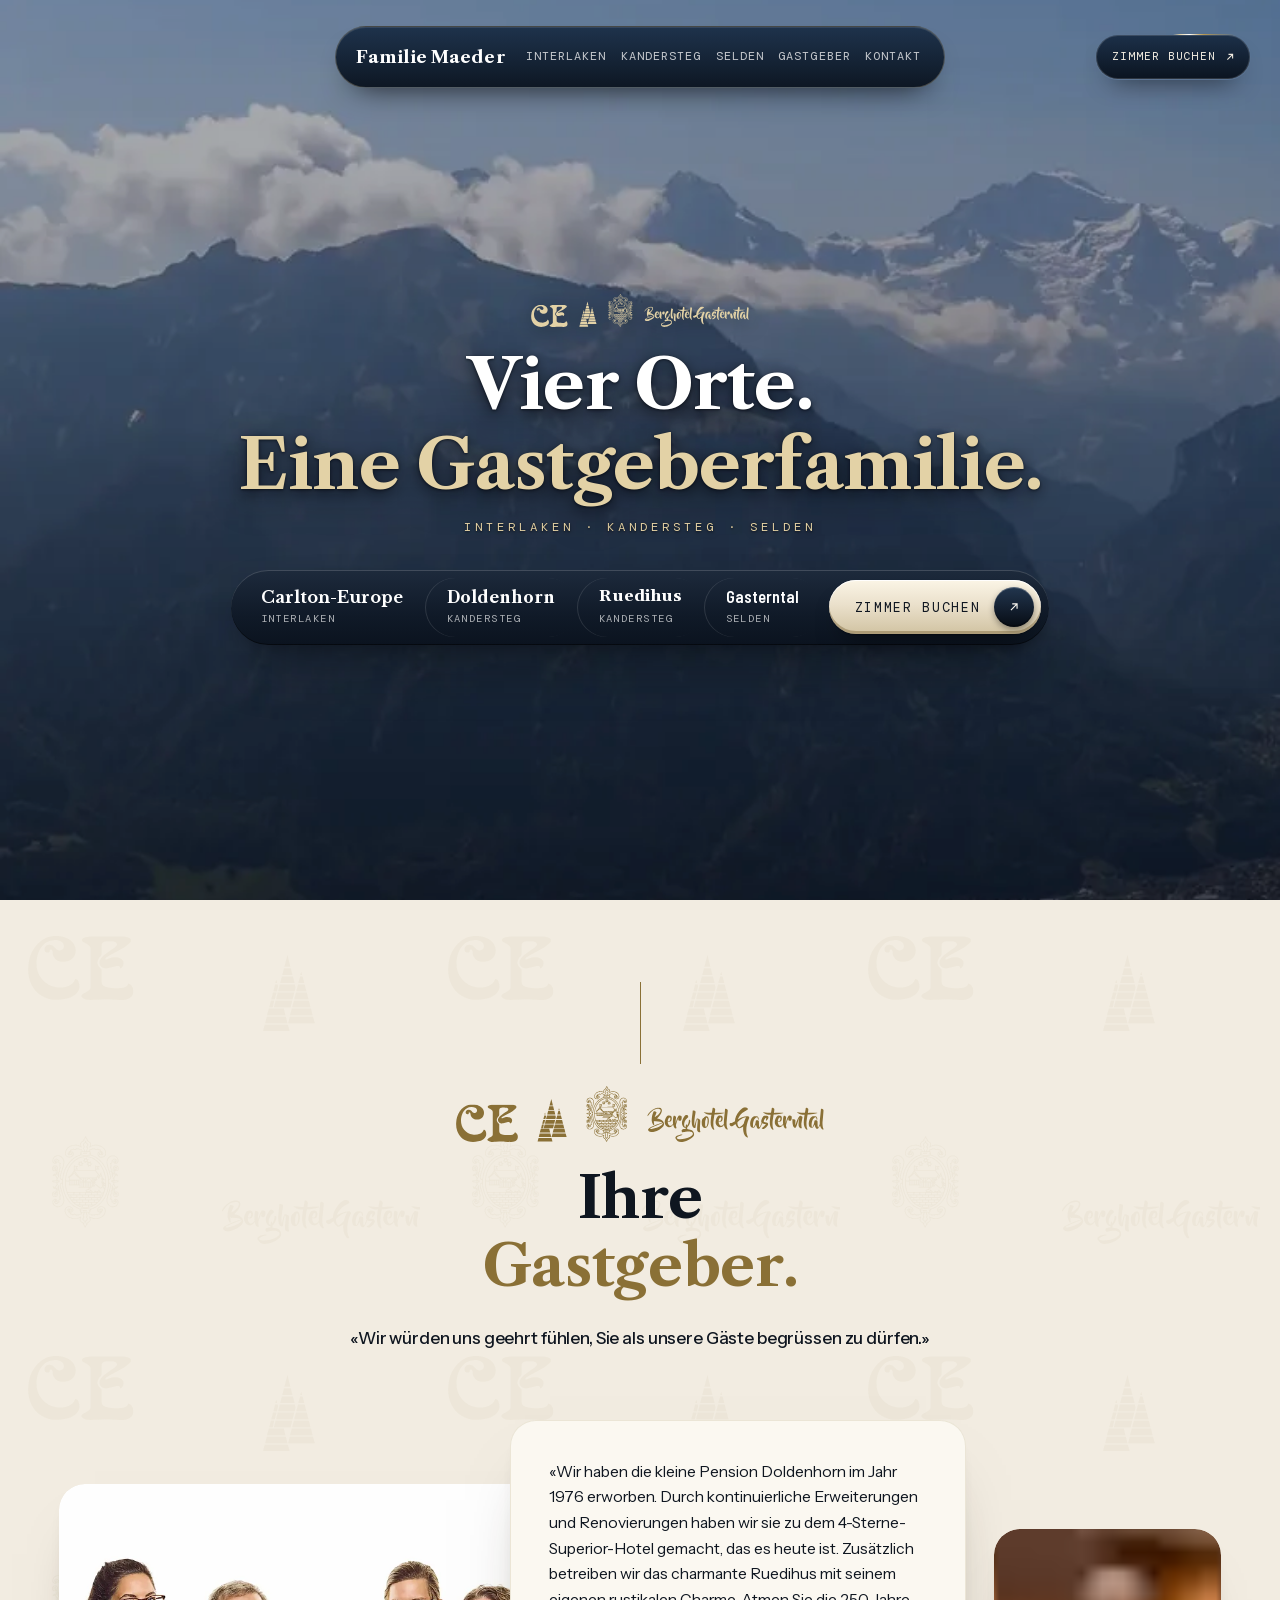
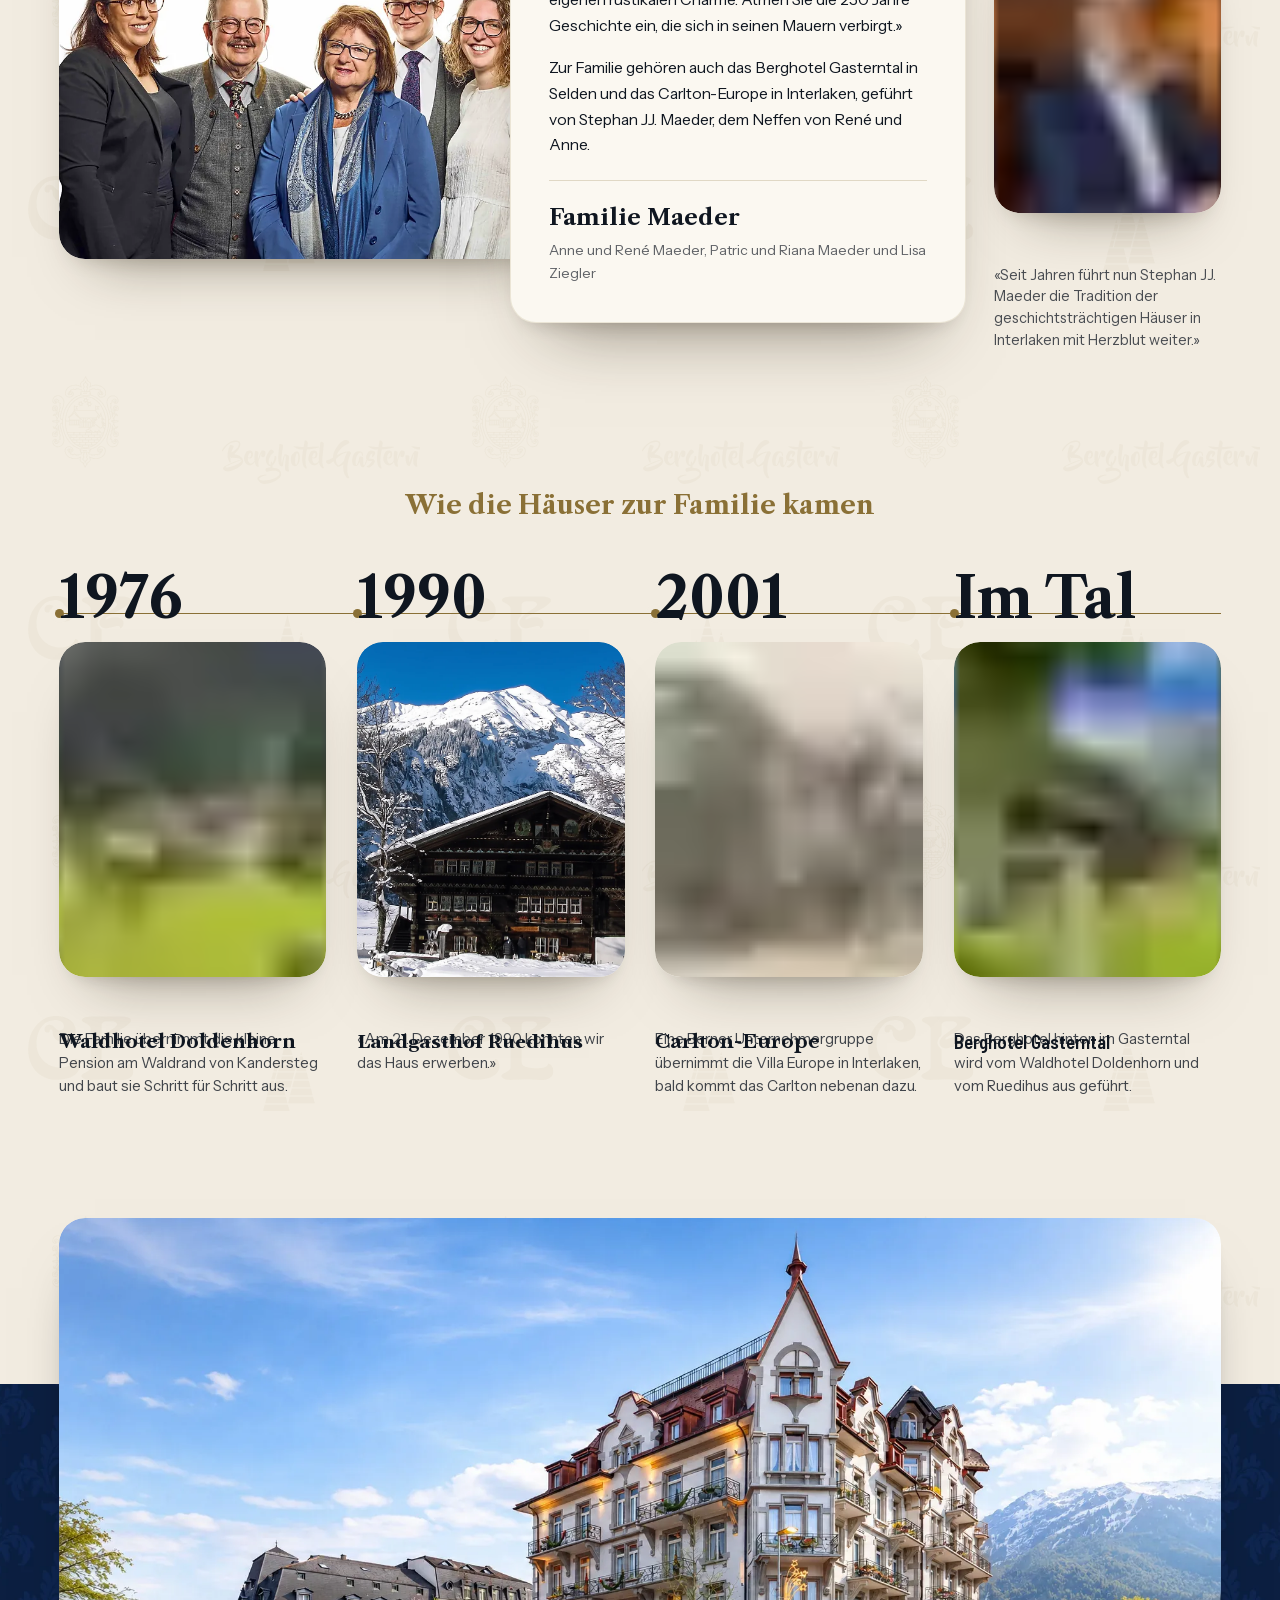
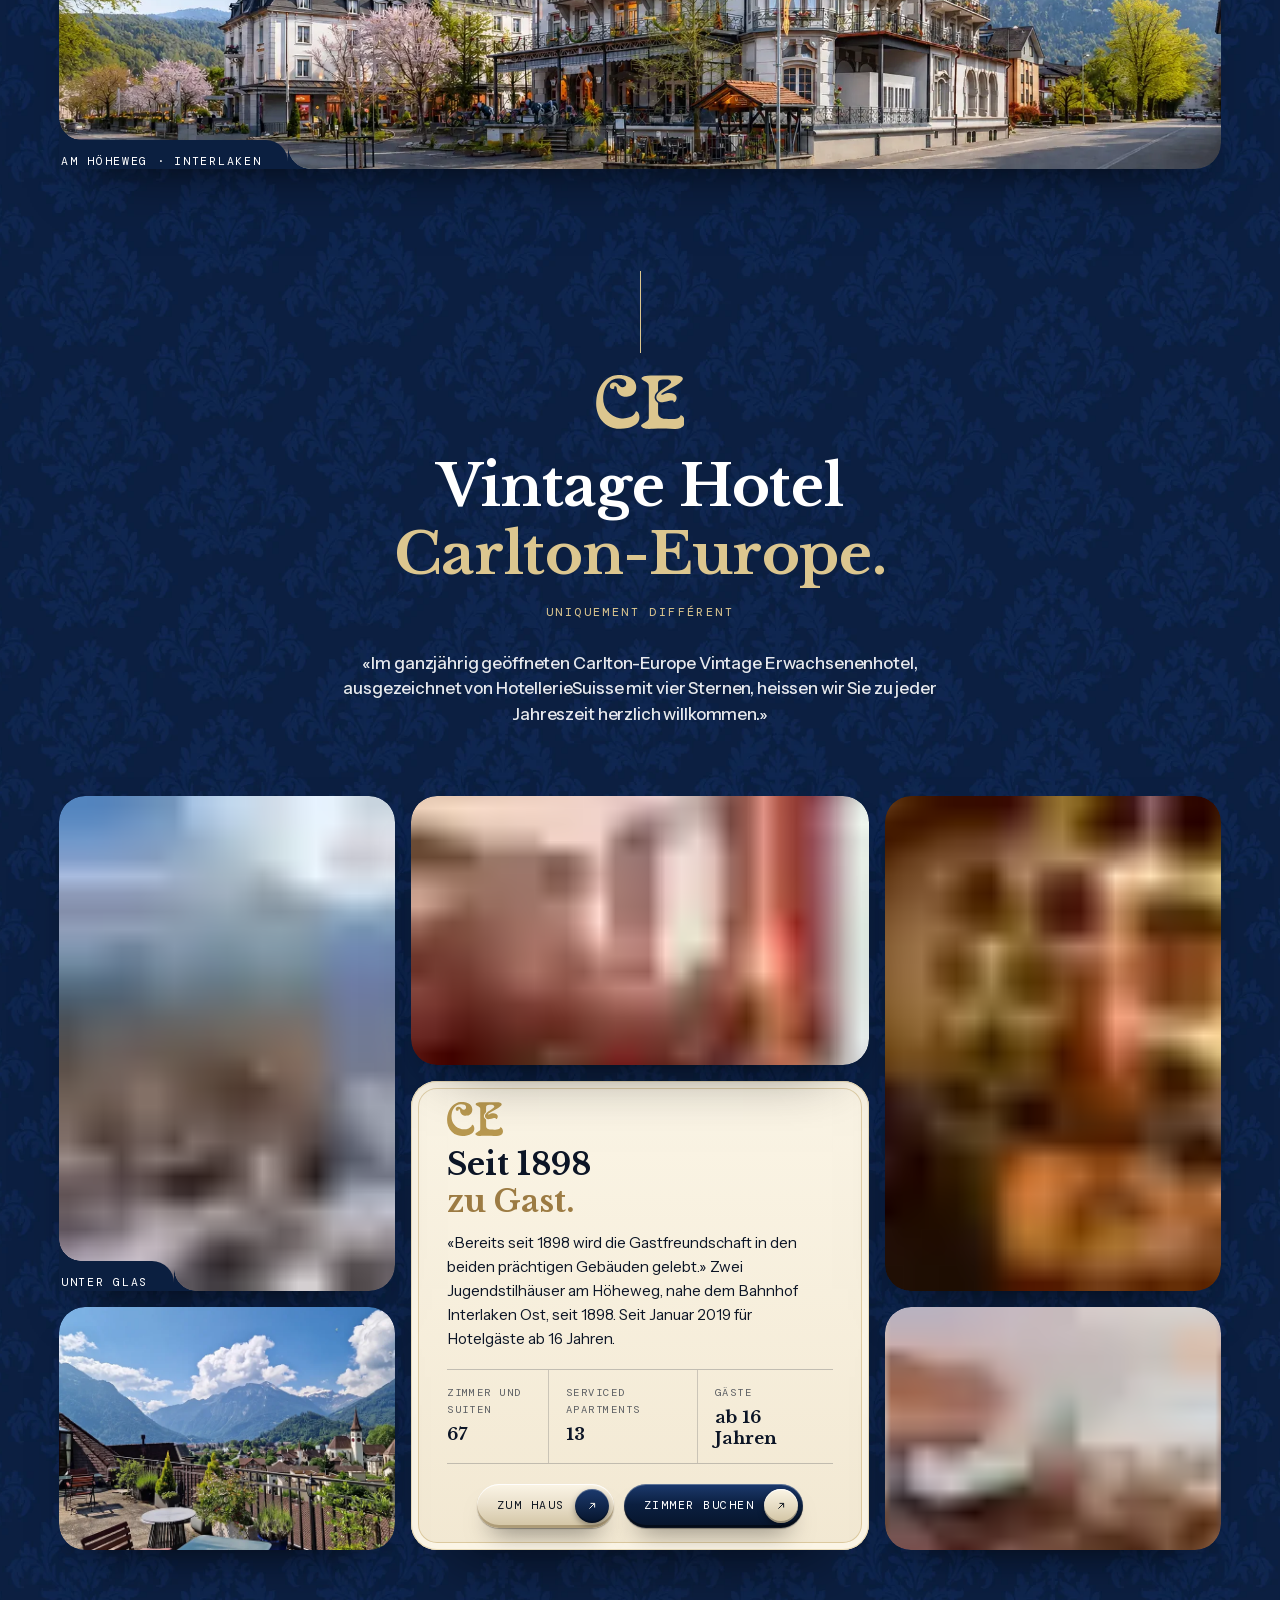
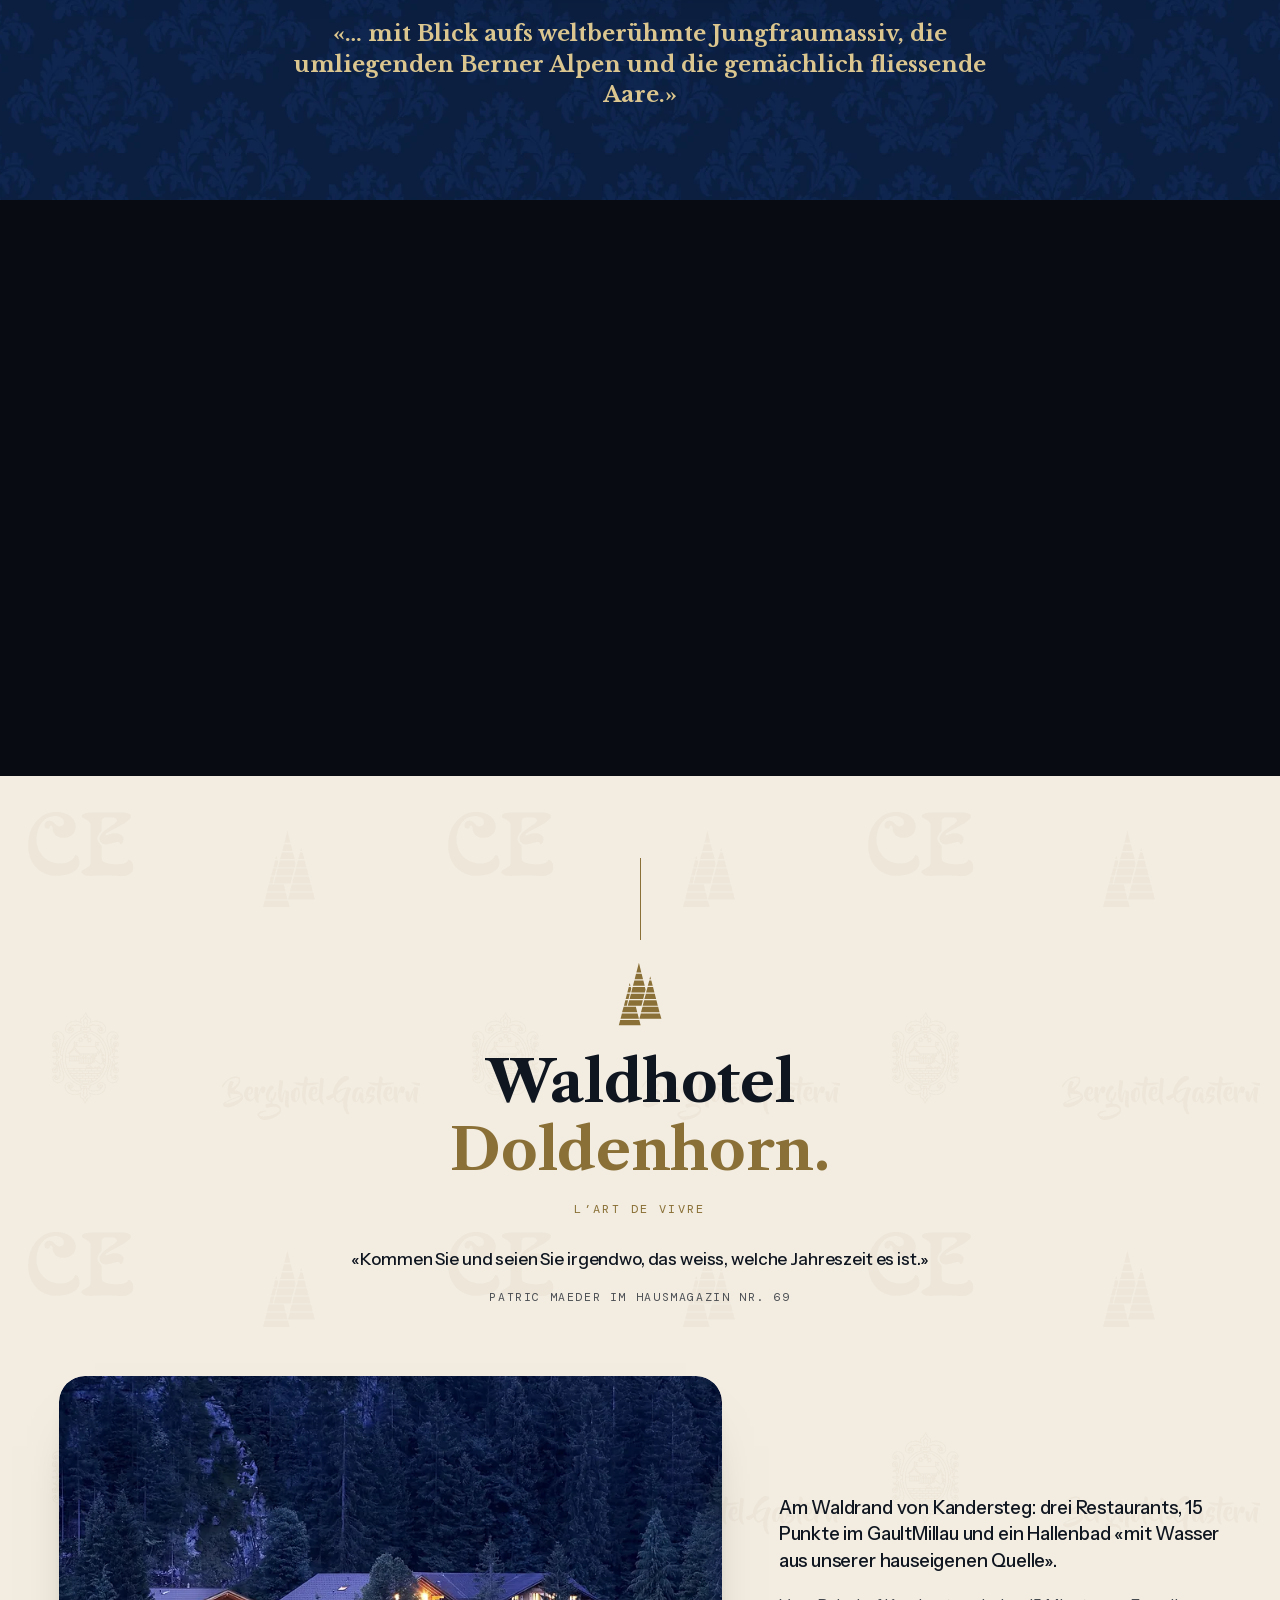
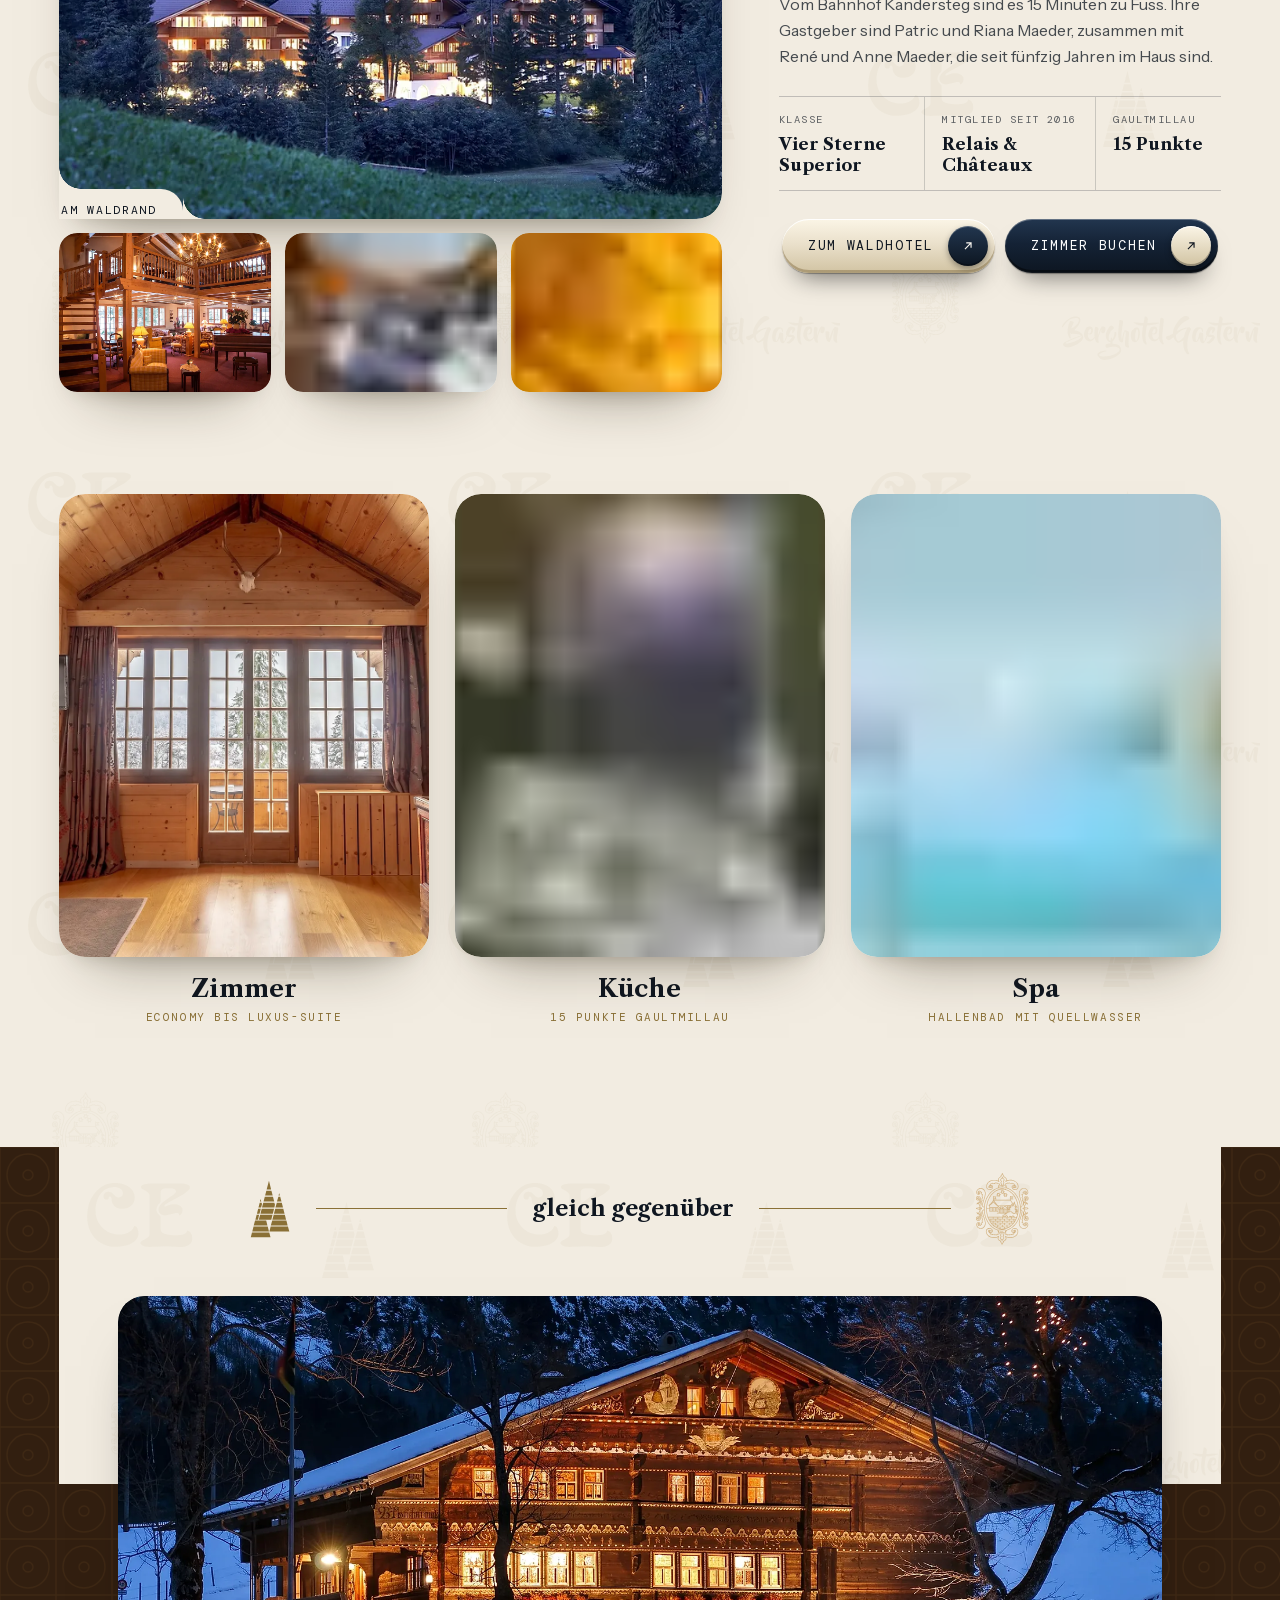
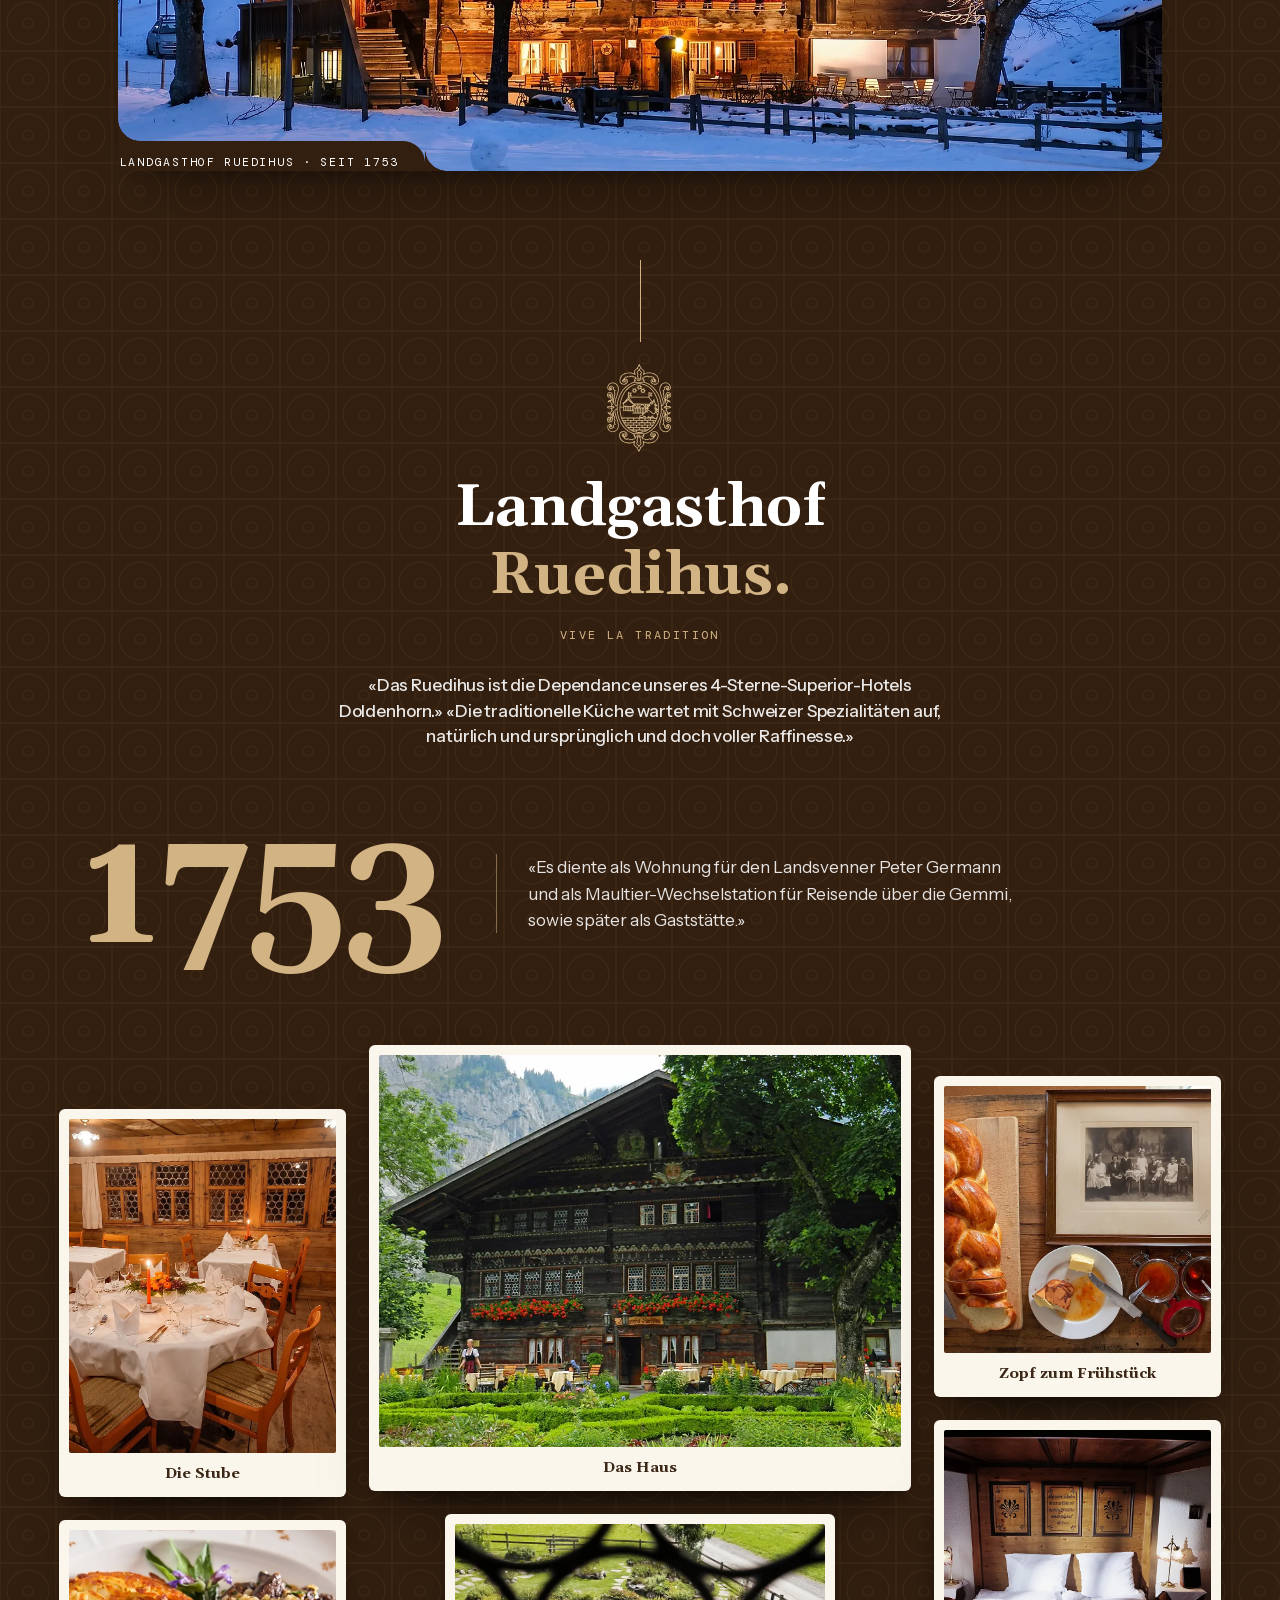
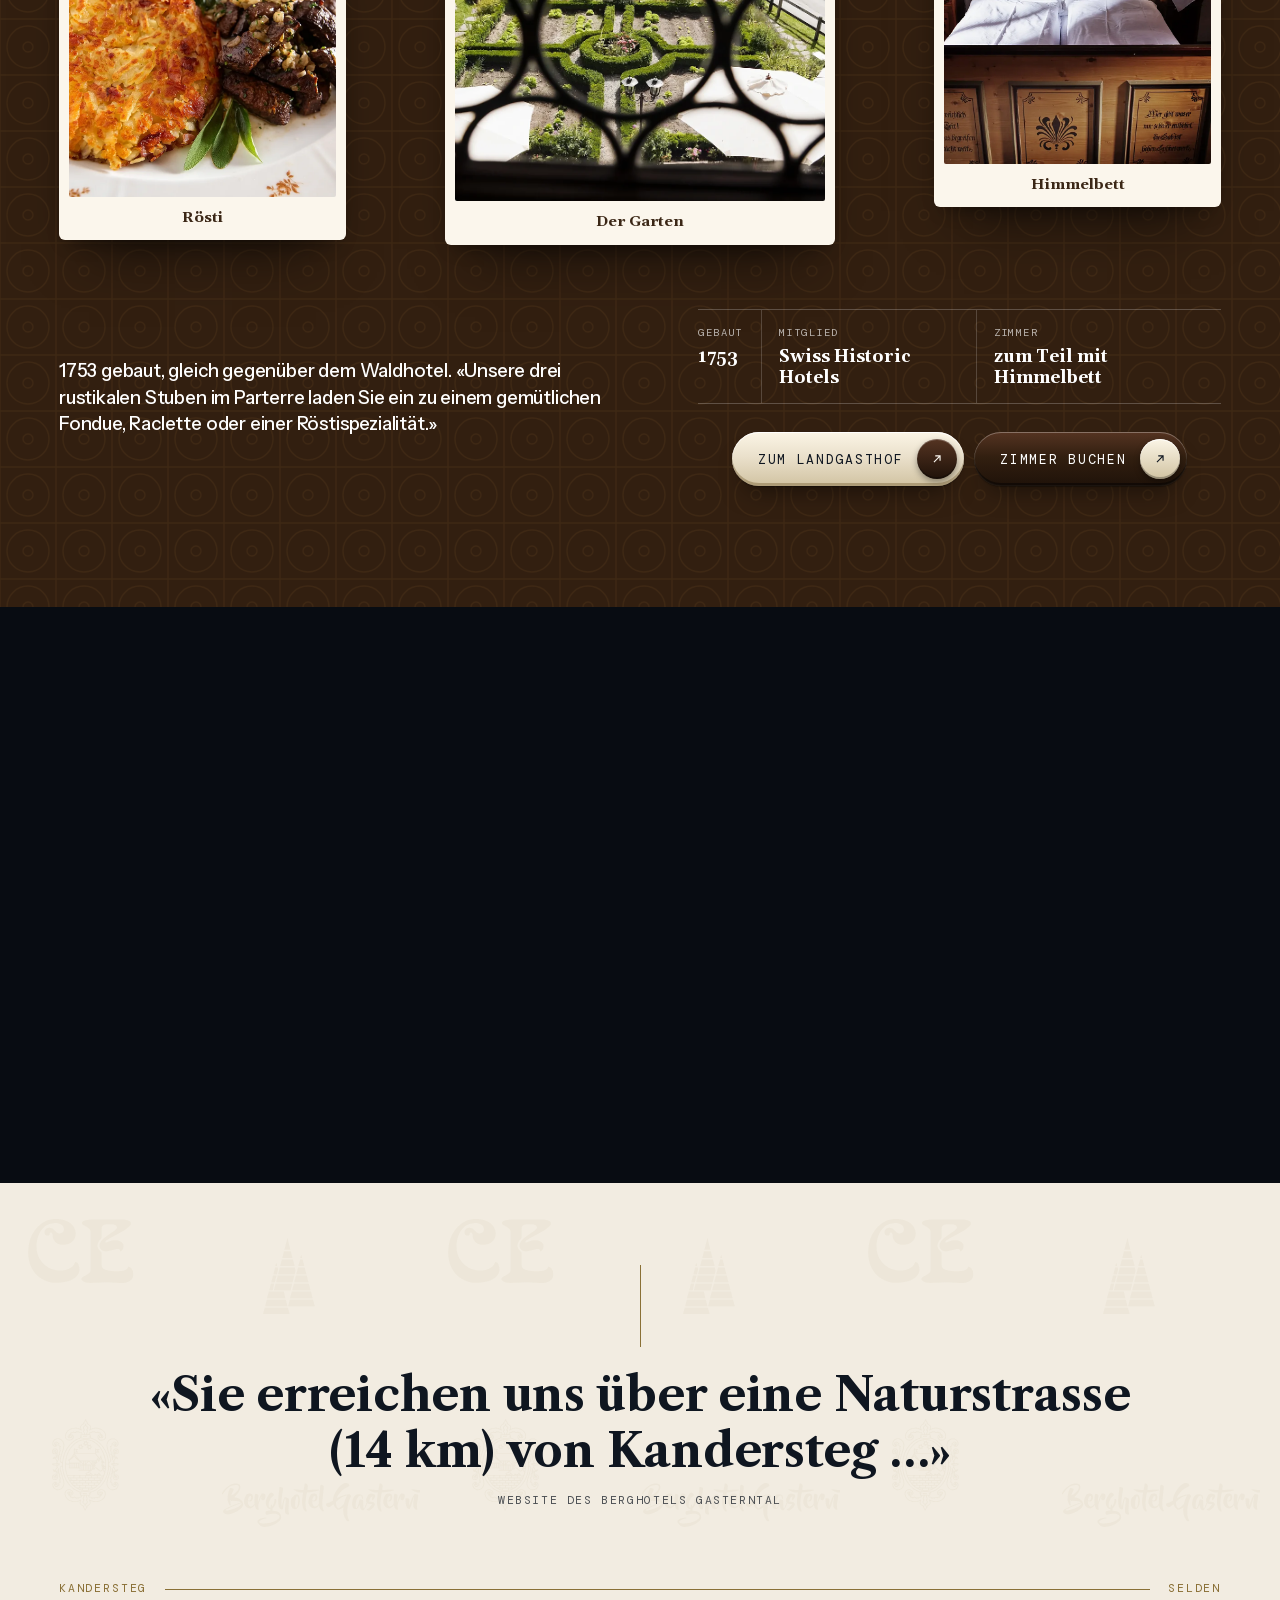
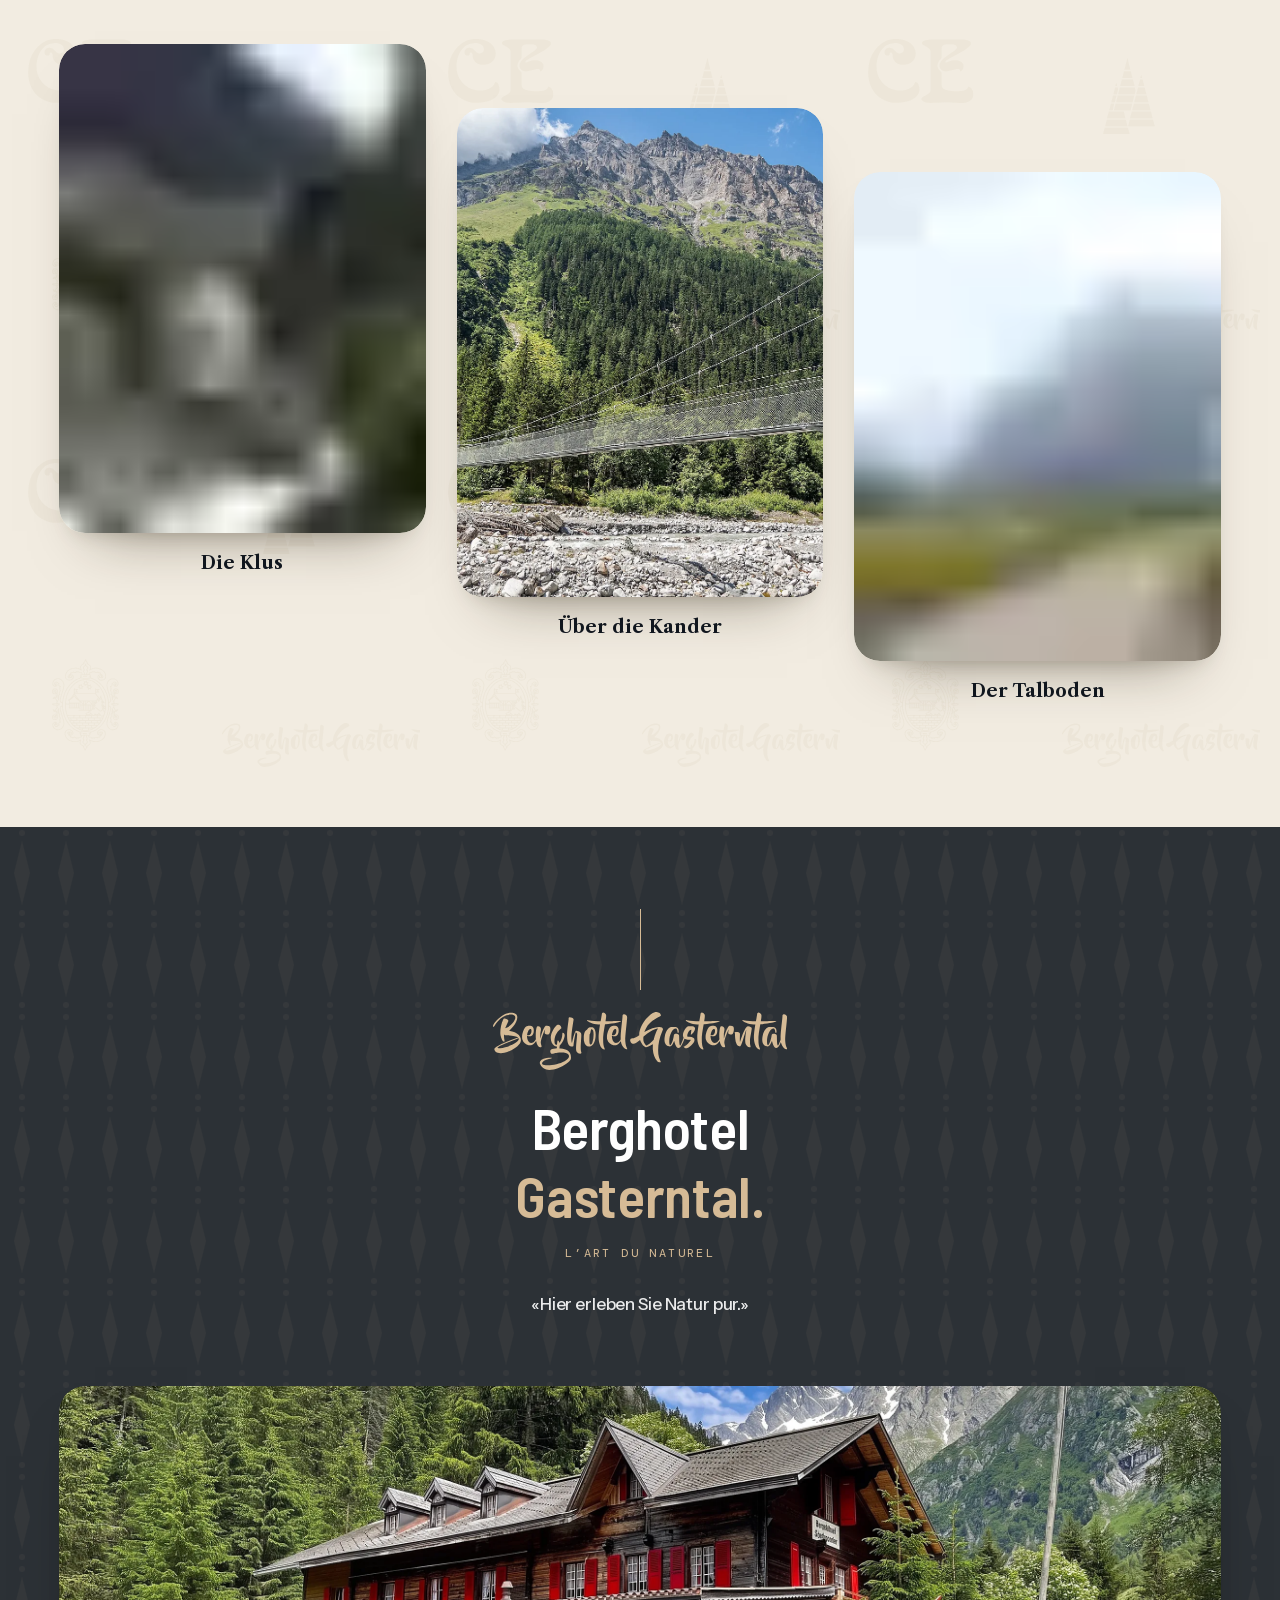
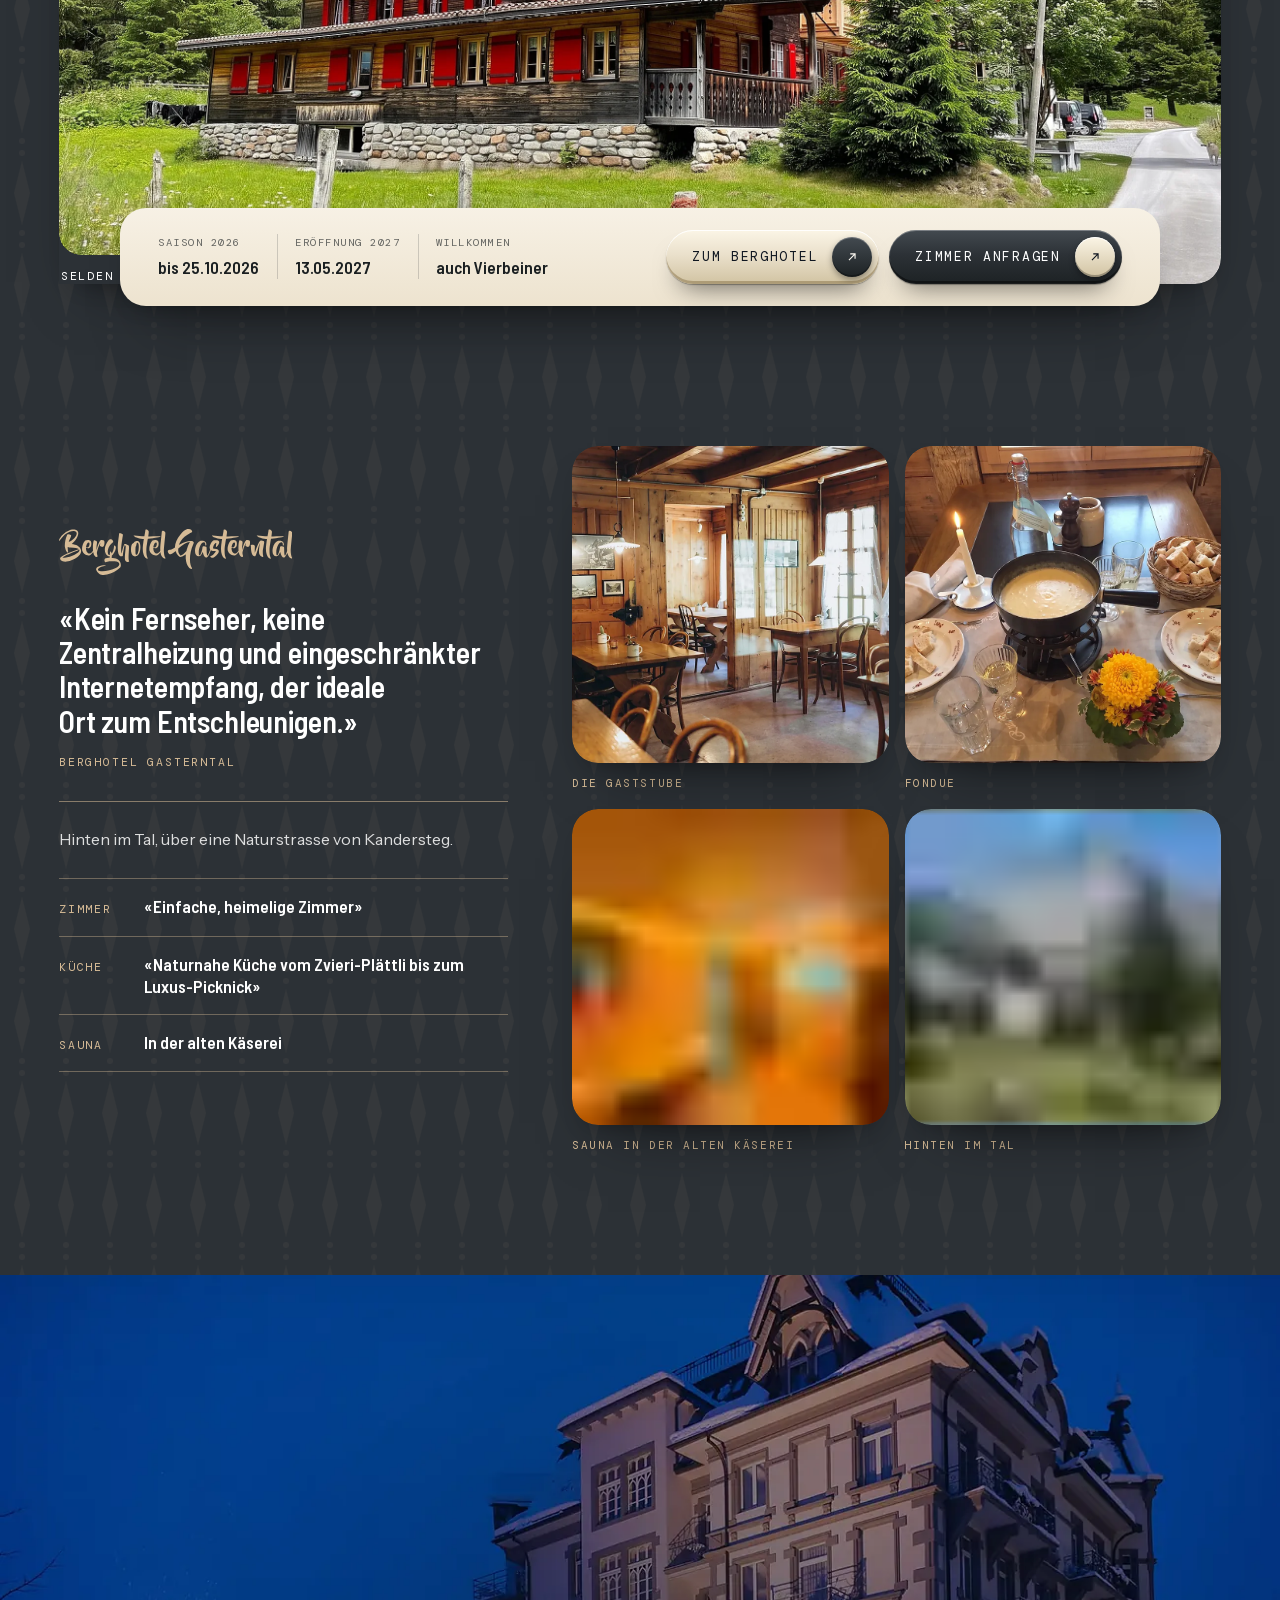
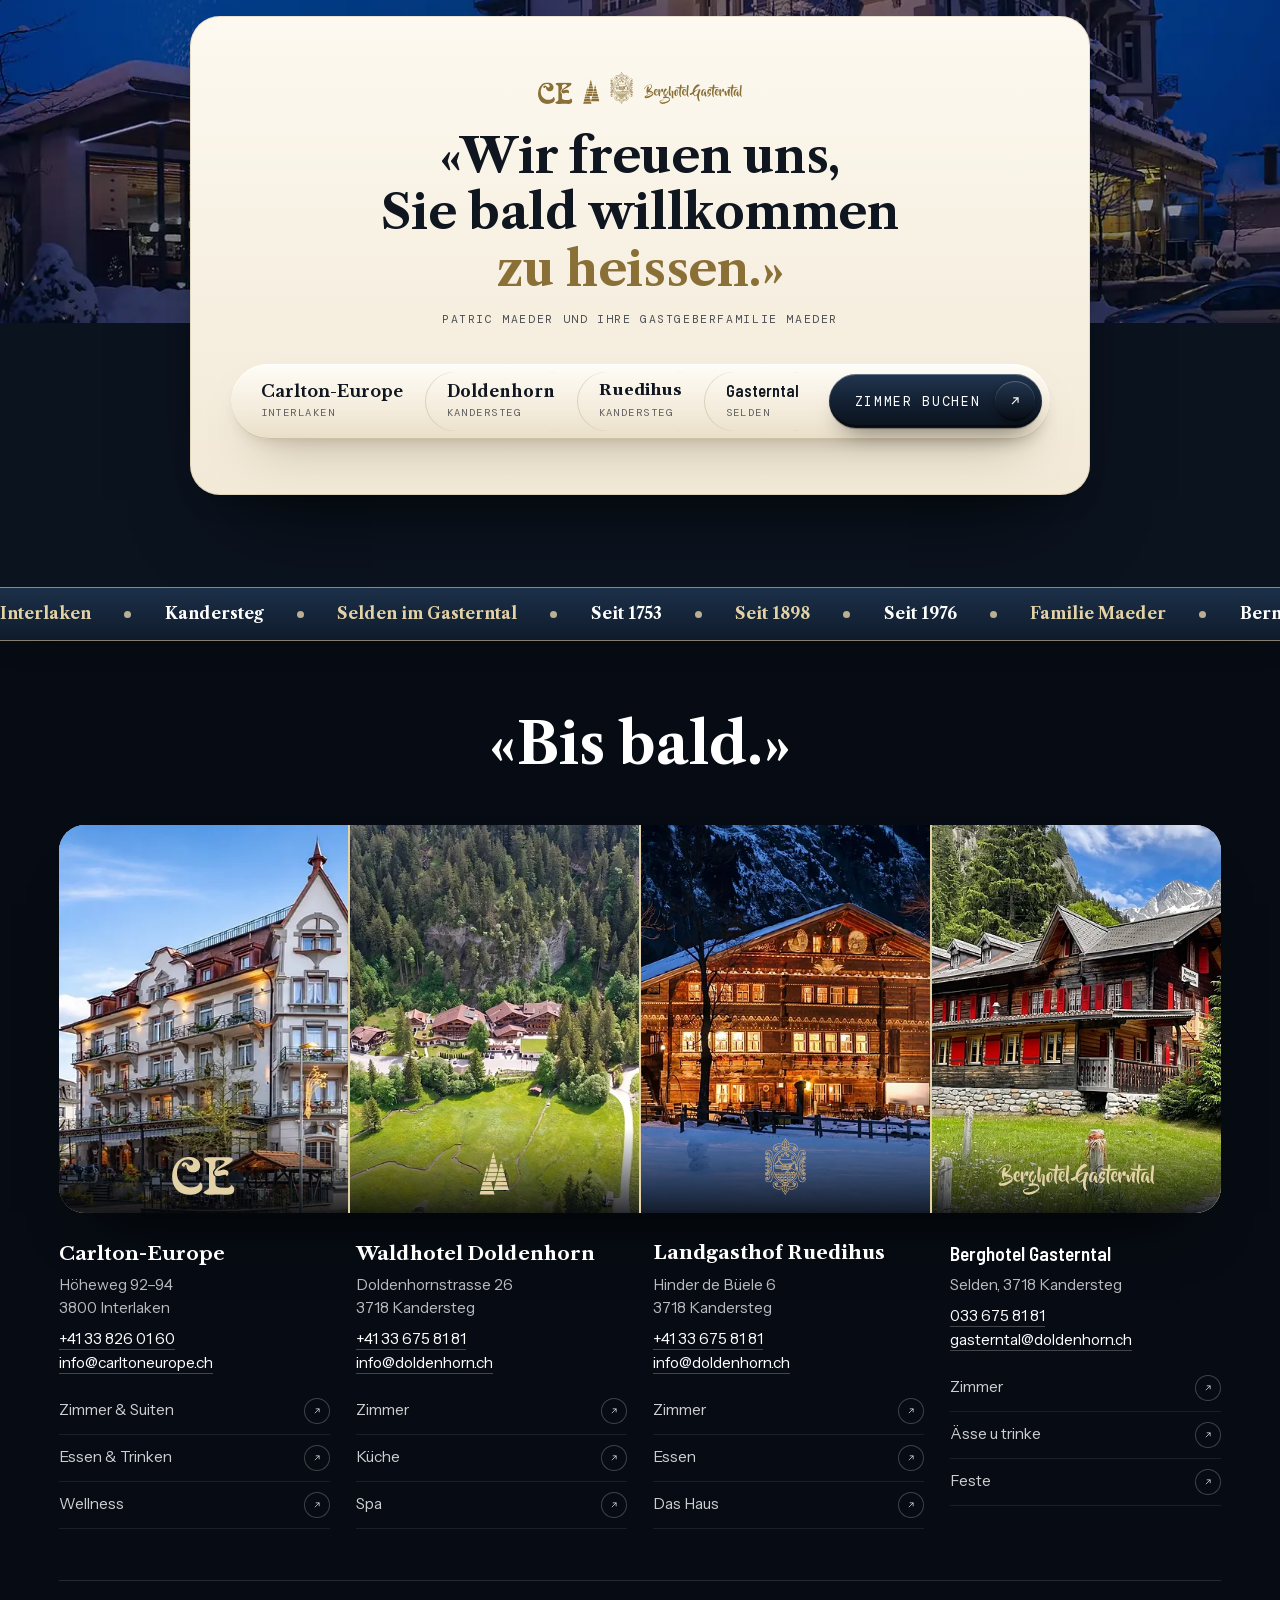
==== commit 5d19bcd0: "Besuchs-Melder: nur echte Menschen melden Co-Authored-By: Claude Opus 5.5 <noreply@anthropic.com>" ====
--- a/entwurf/index.html
+++ b/entwurf/index.html
@@ -760,5 +760,6 @@
 
 <script src="/assets/js/main.js?v=44" defer></script>
 <script src="/assets/js/reise.js?v=44" defer></script>
+<script src="../besuch.js" defer></script>
 </body>
 </html>
